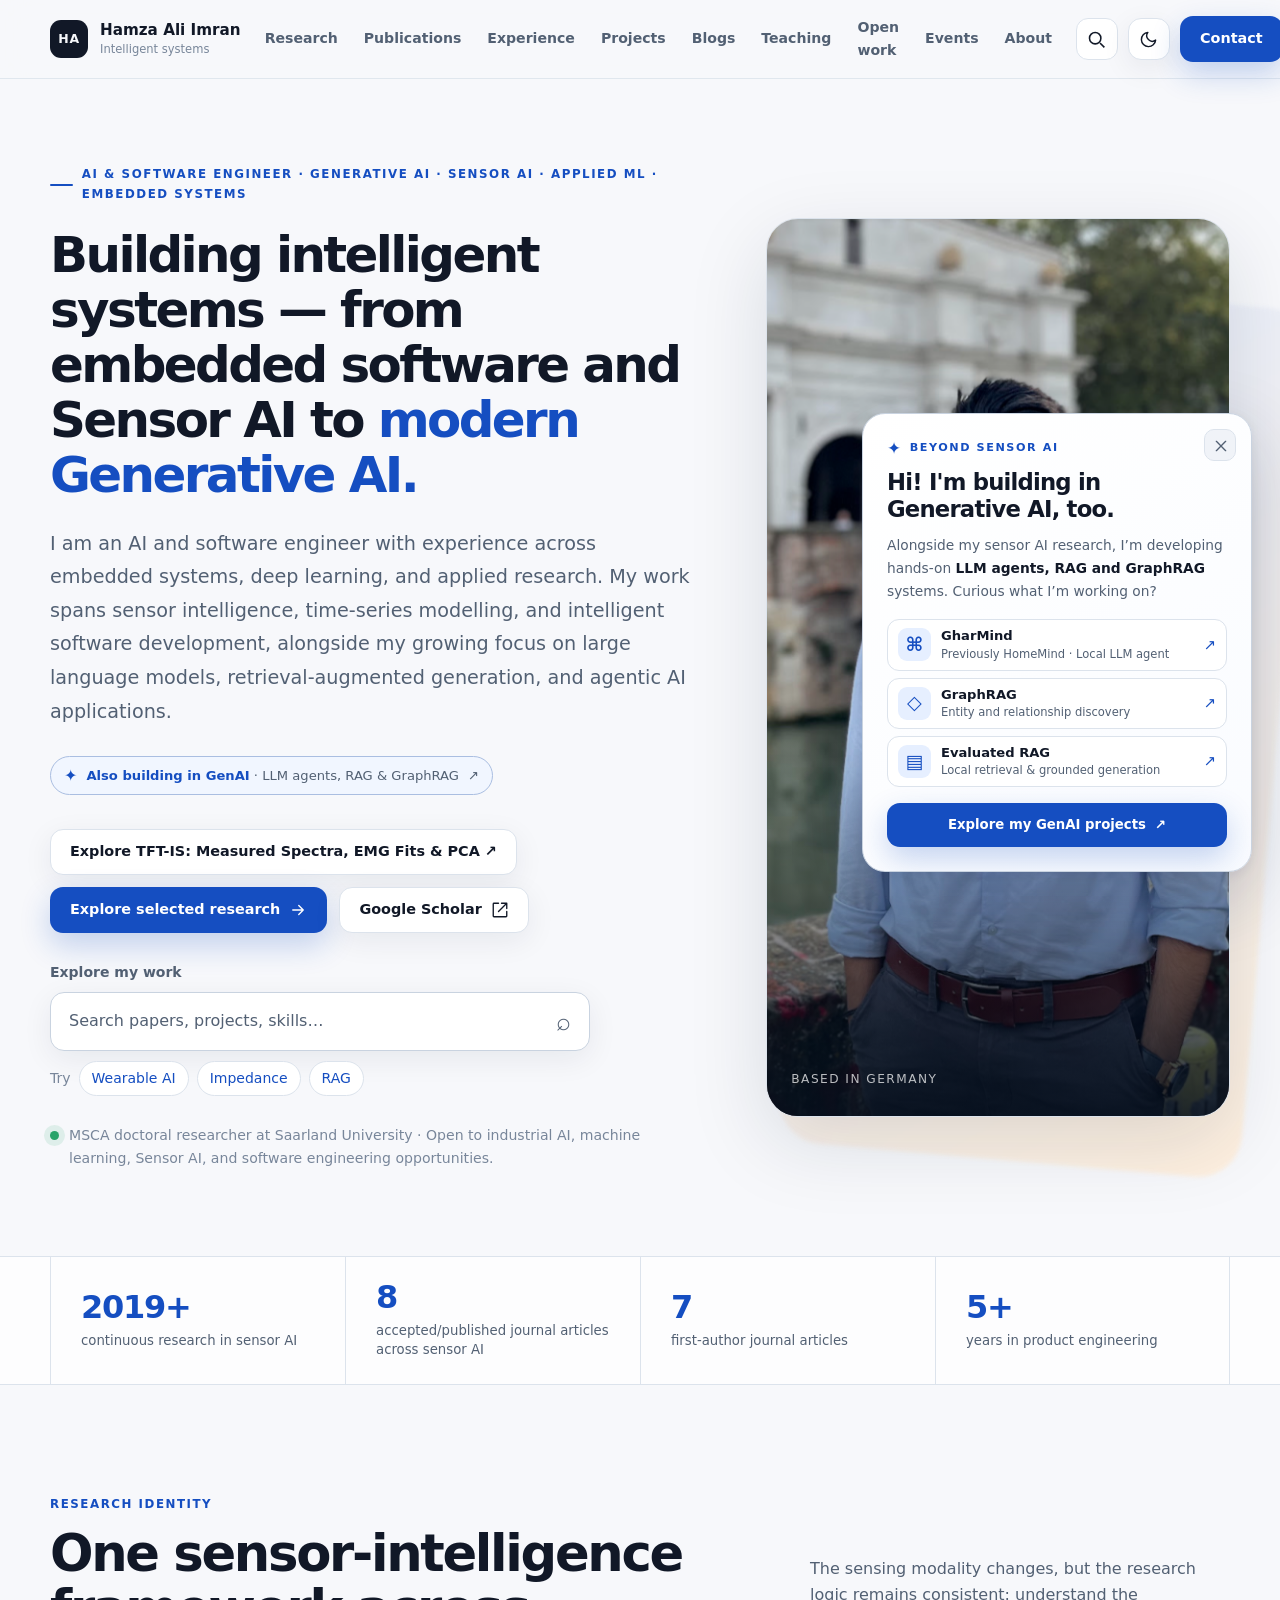
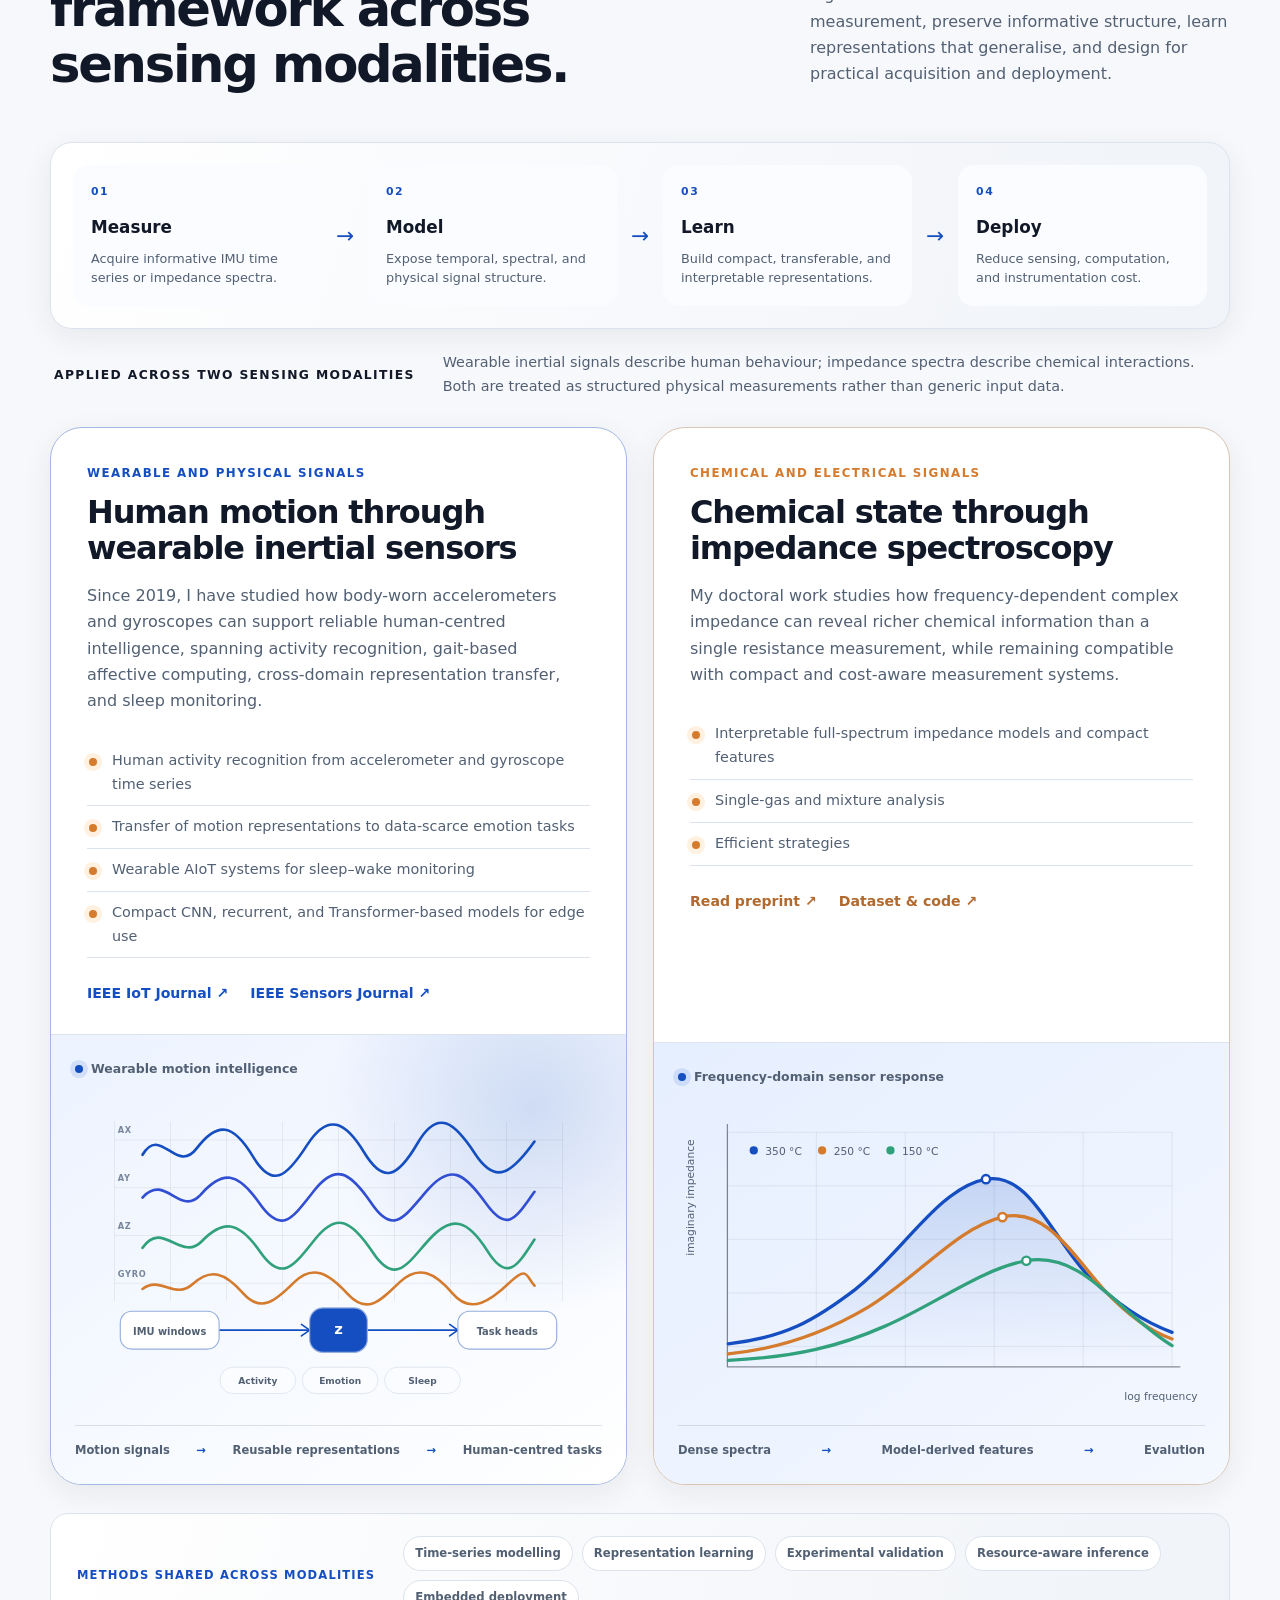
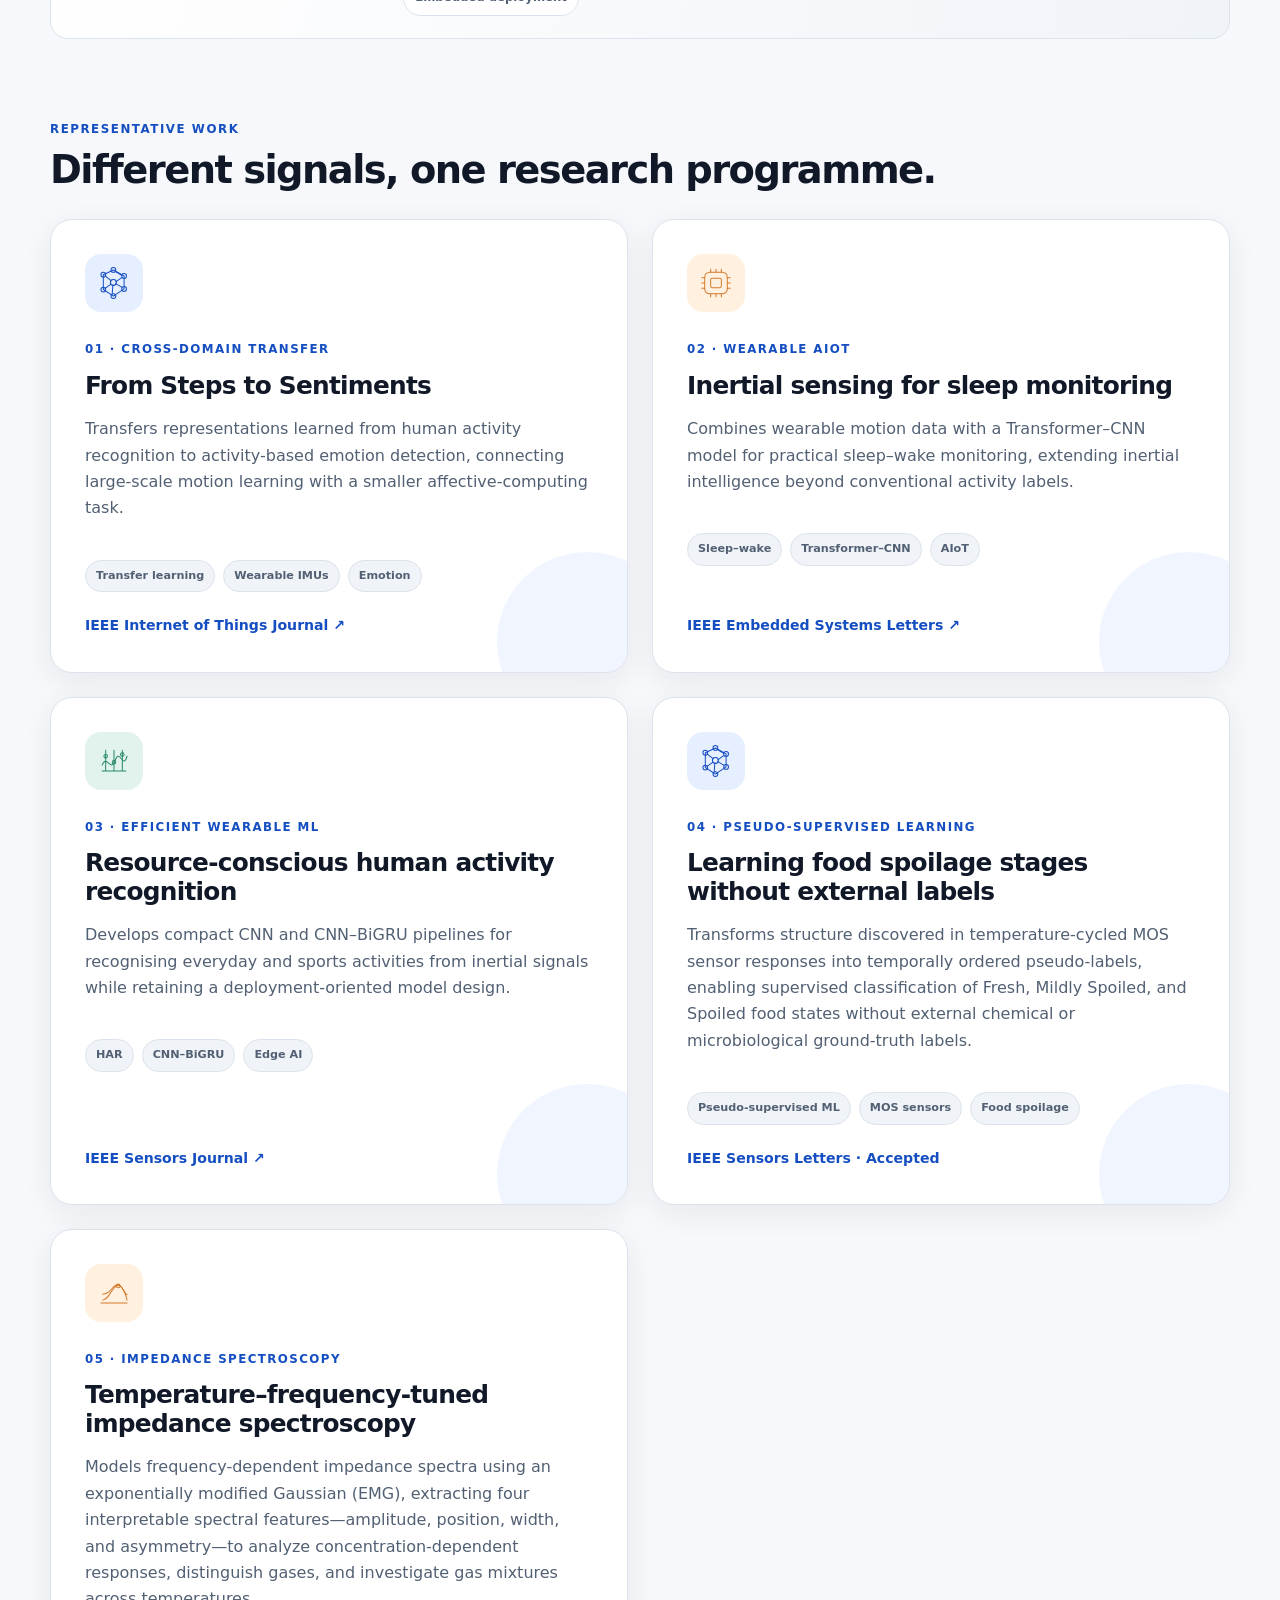
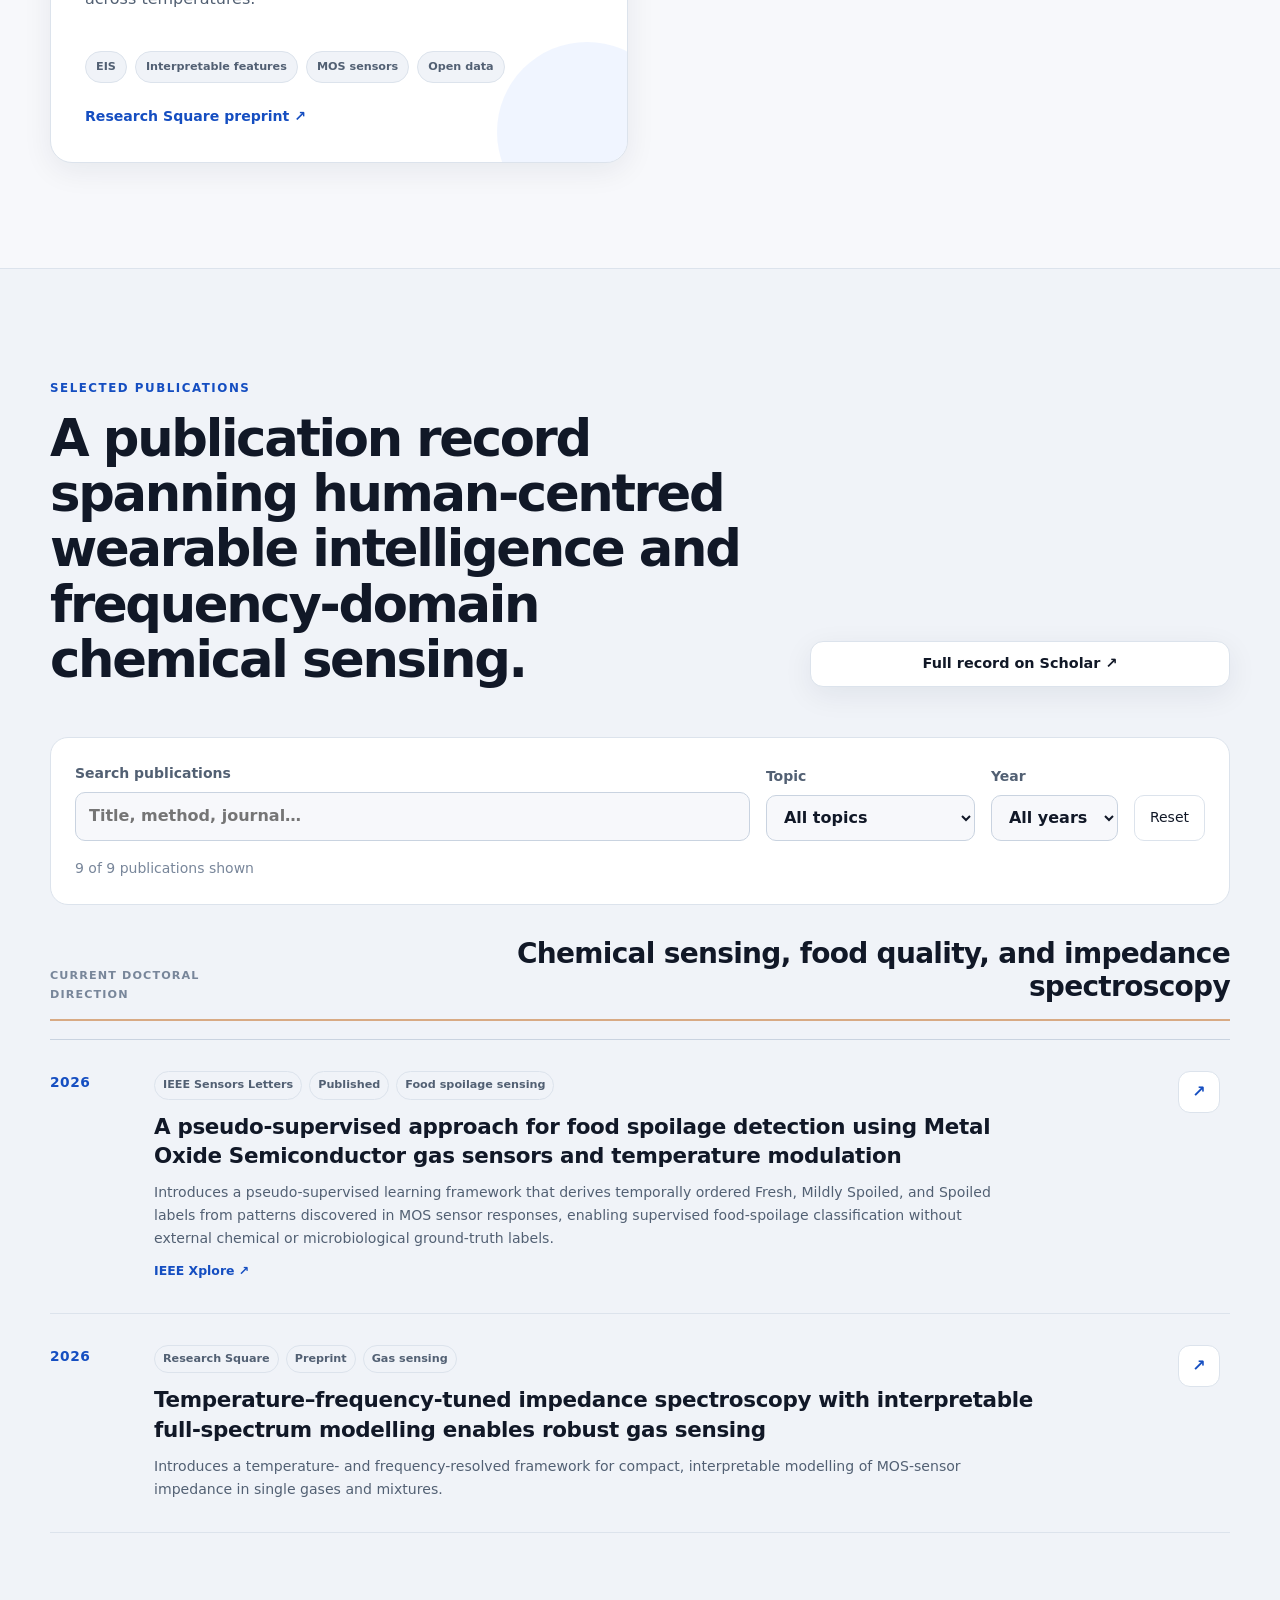
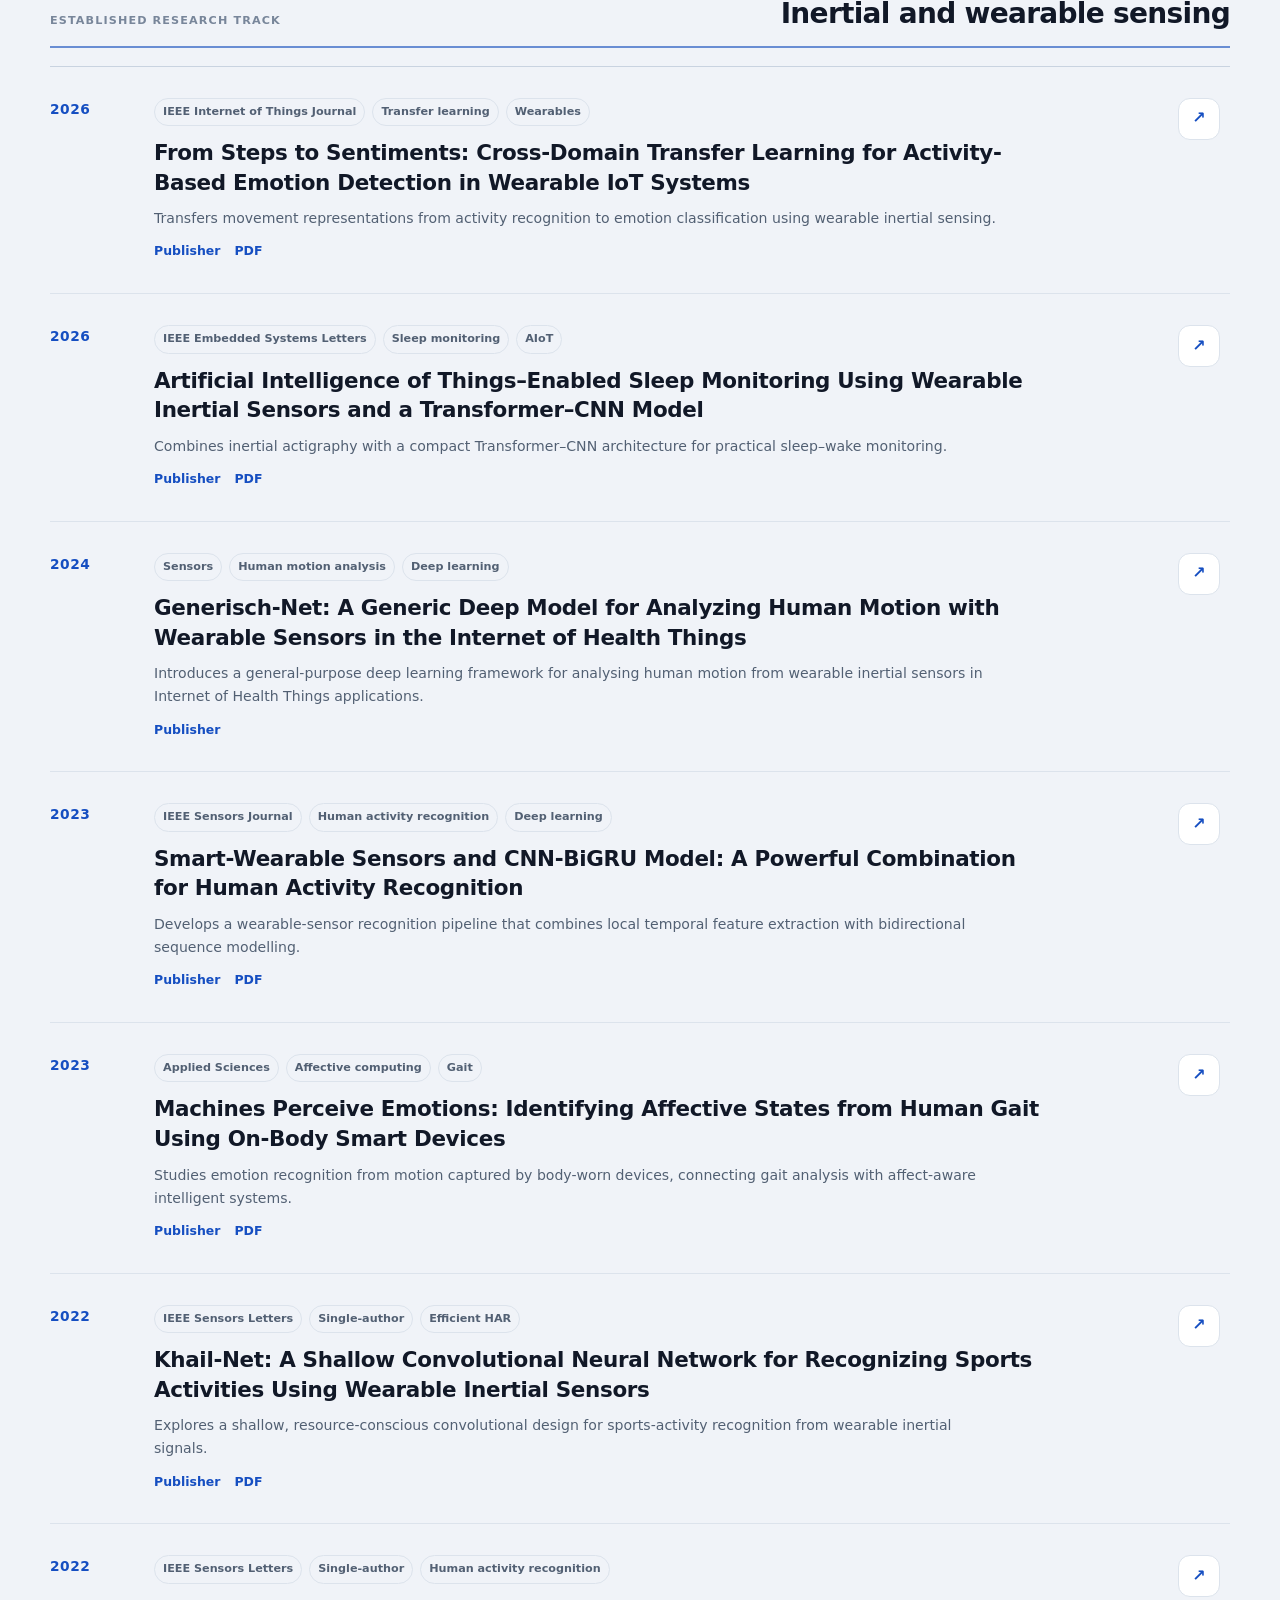
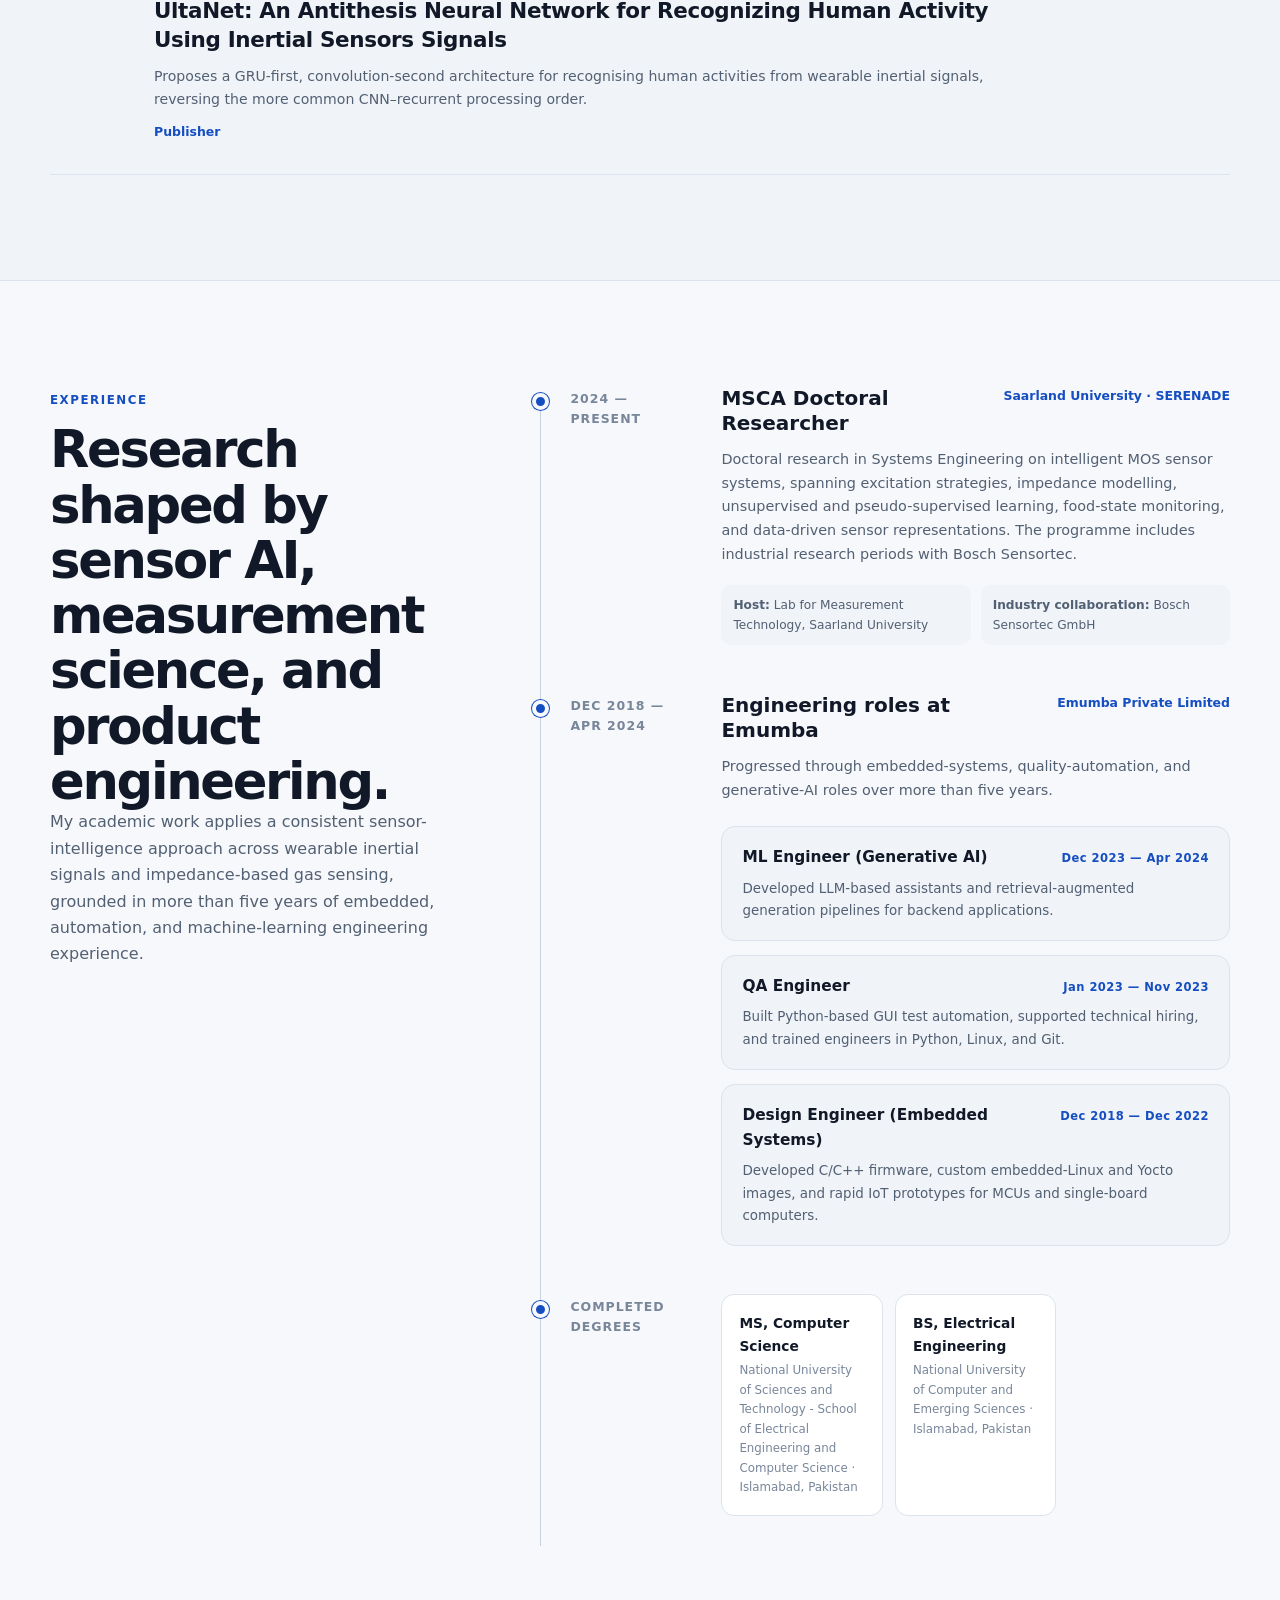
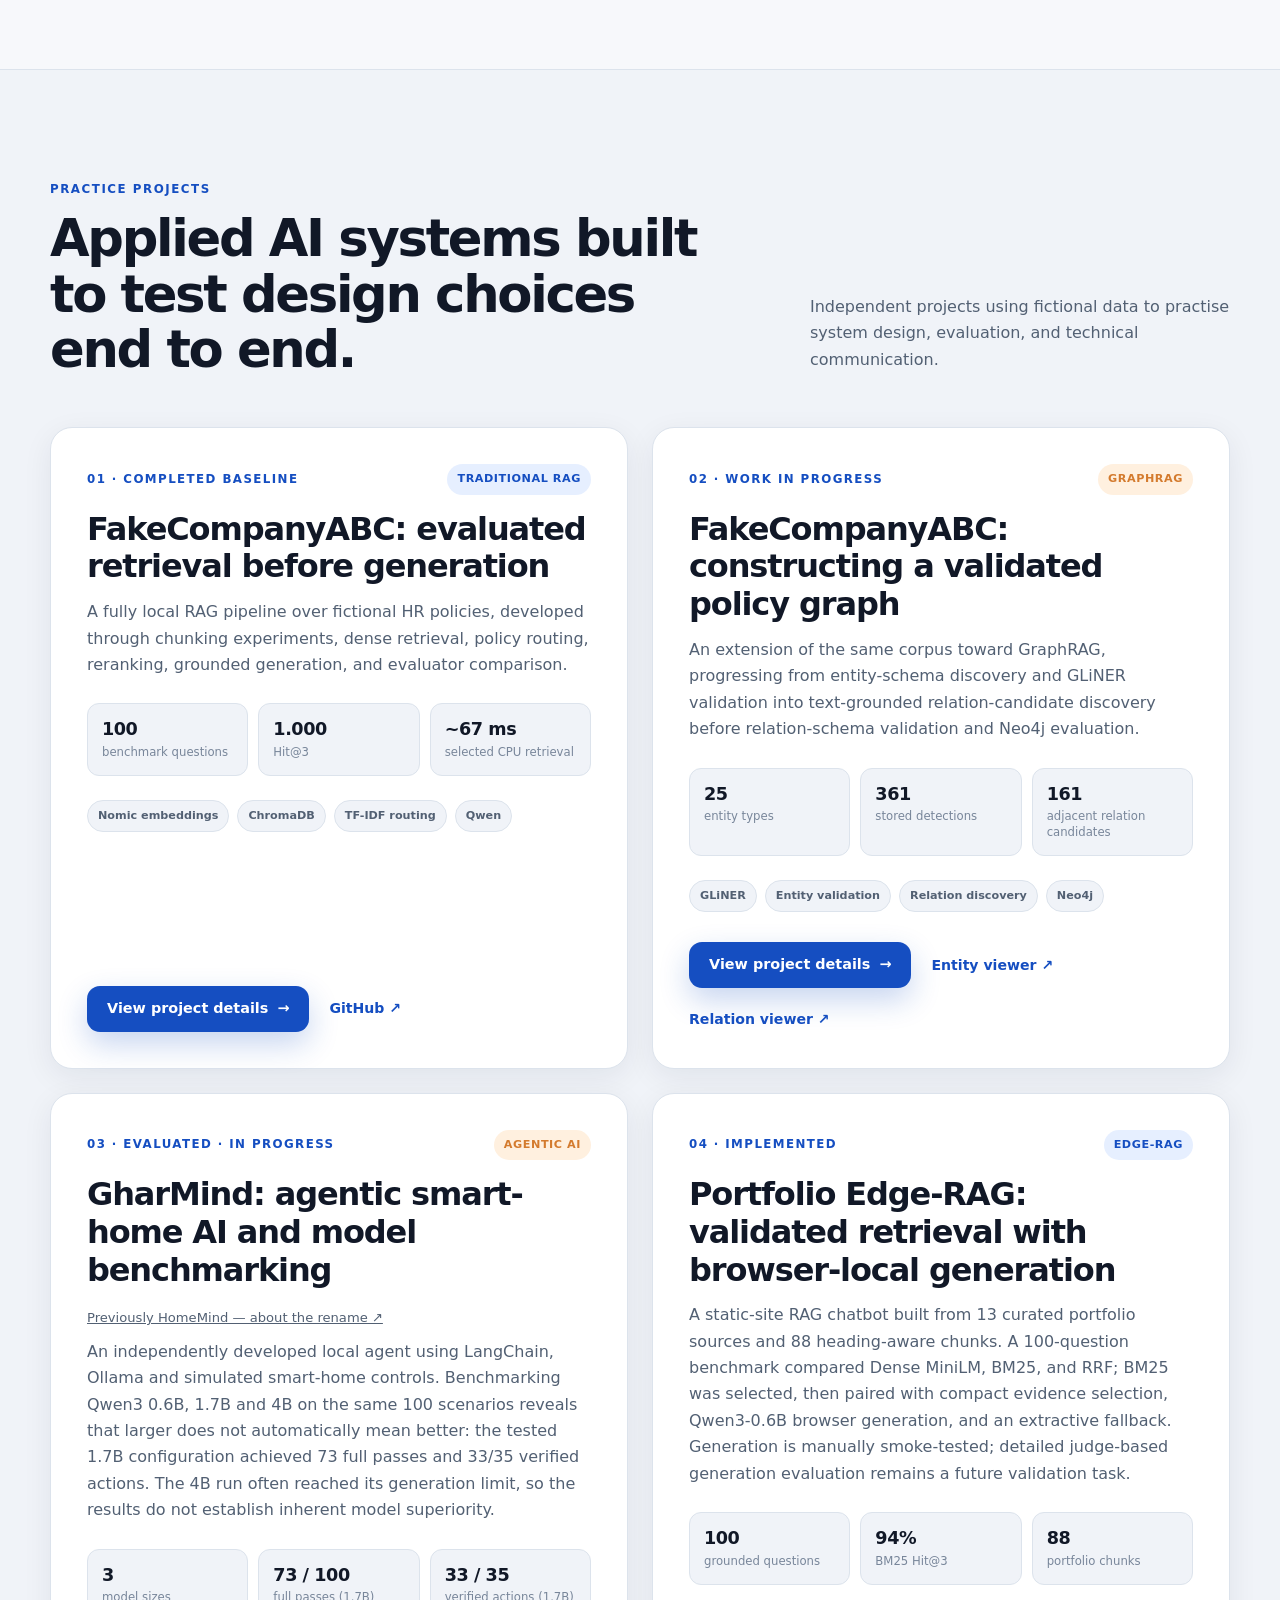
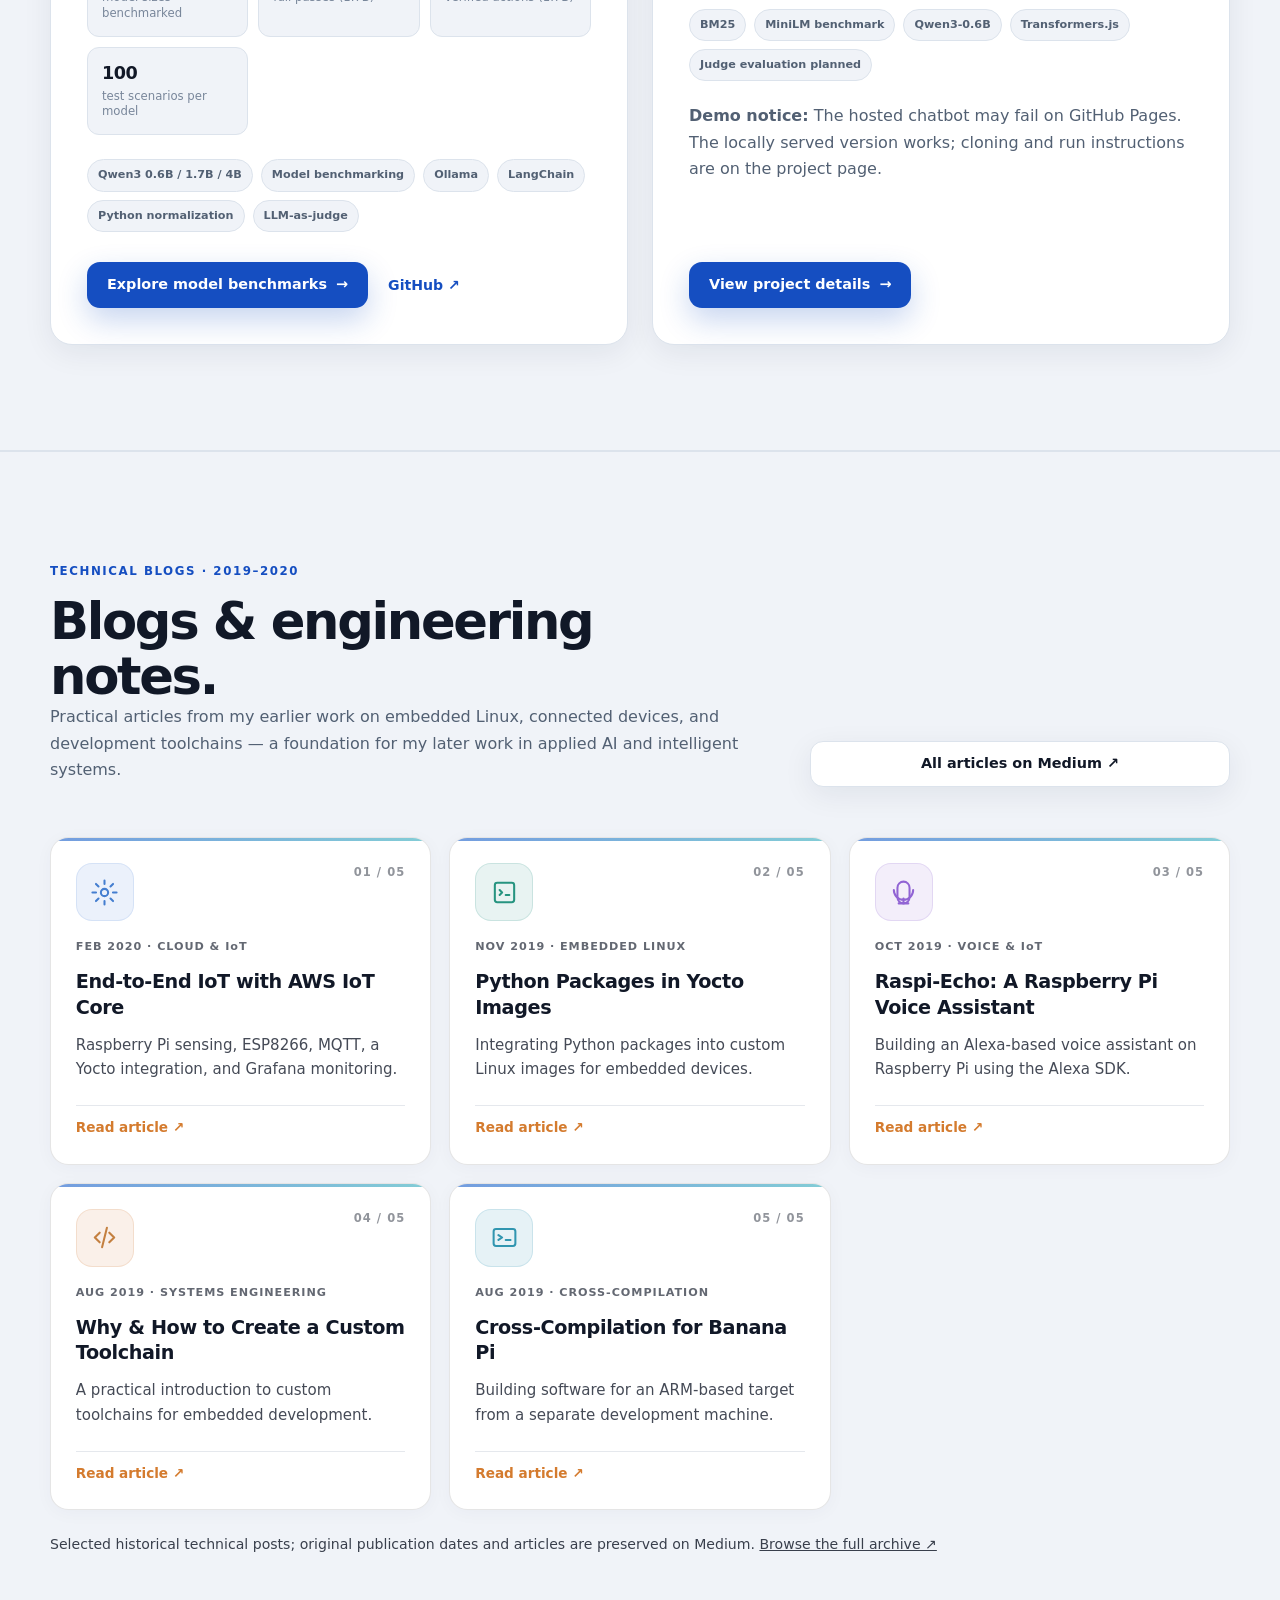
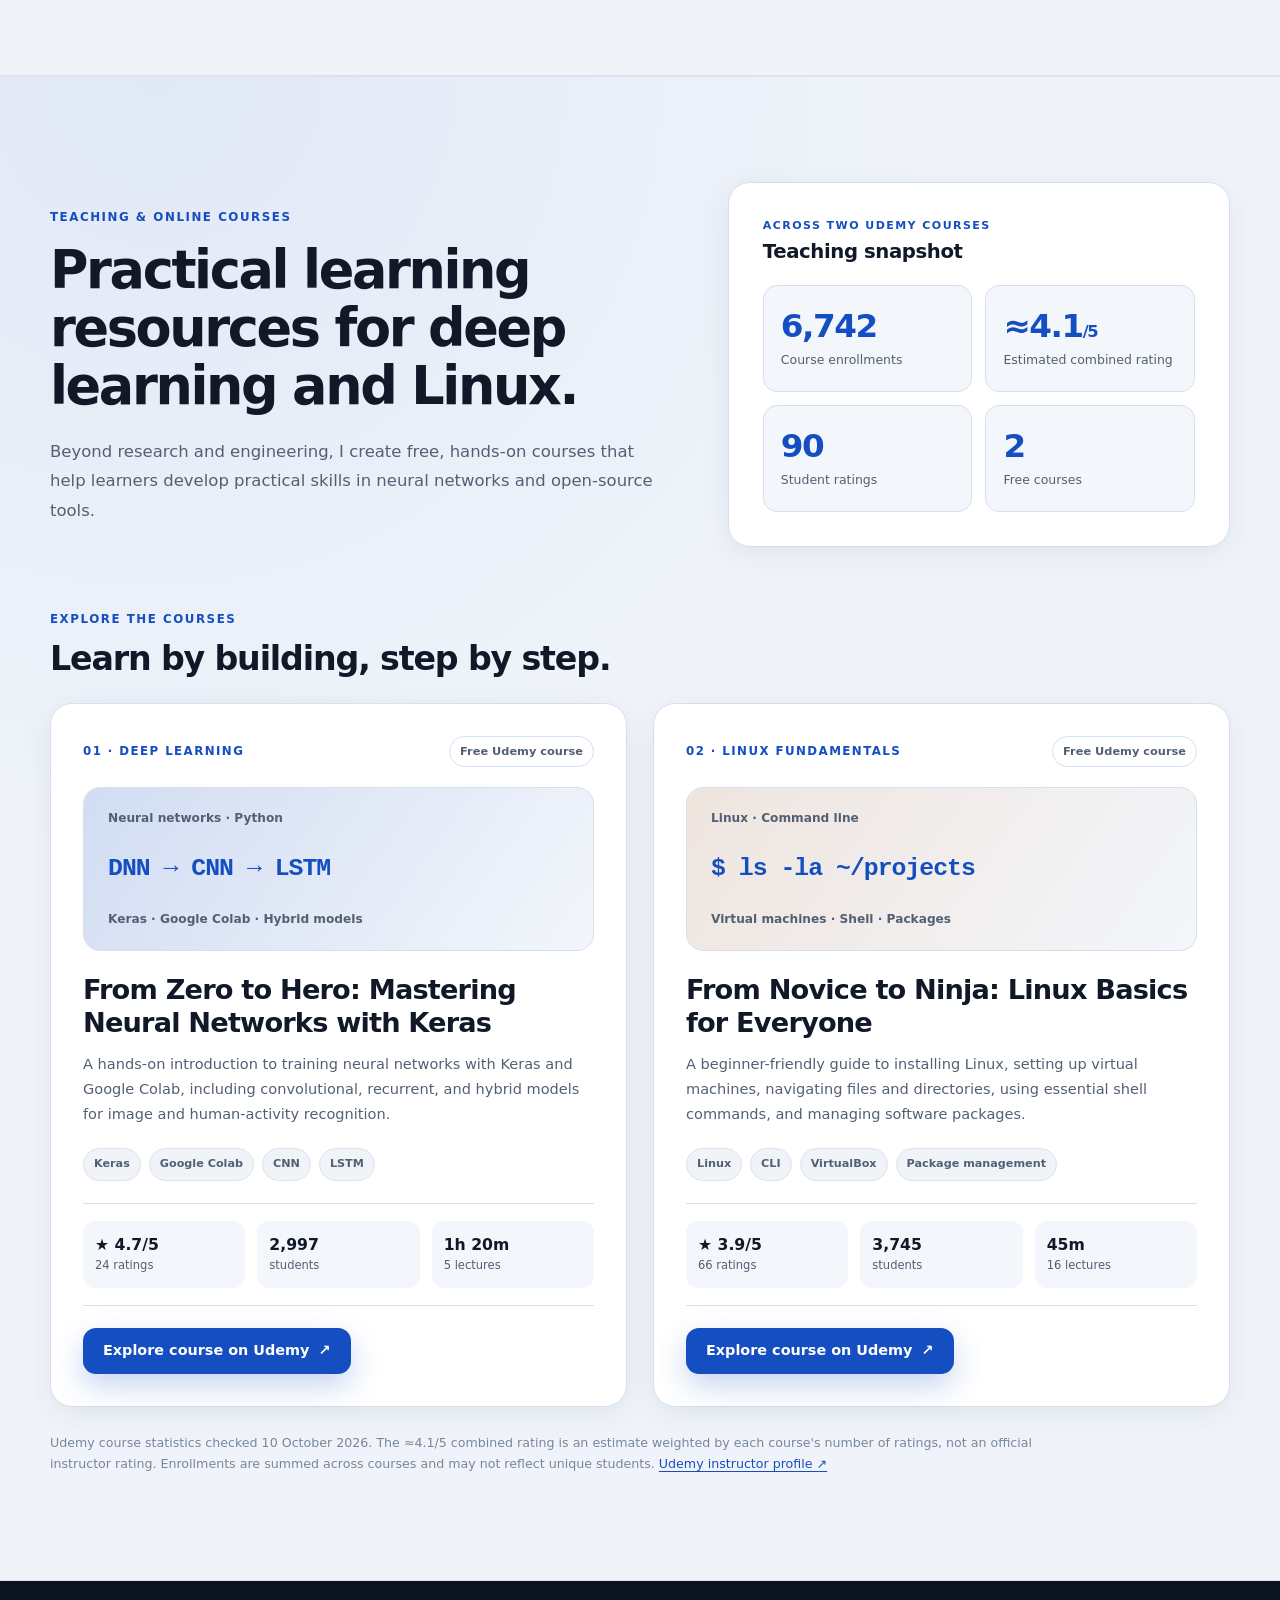
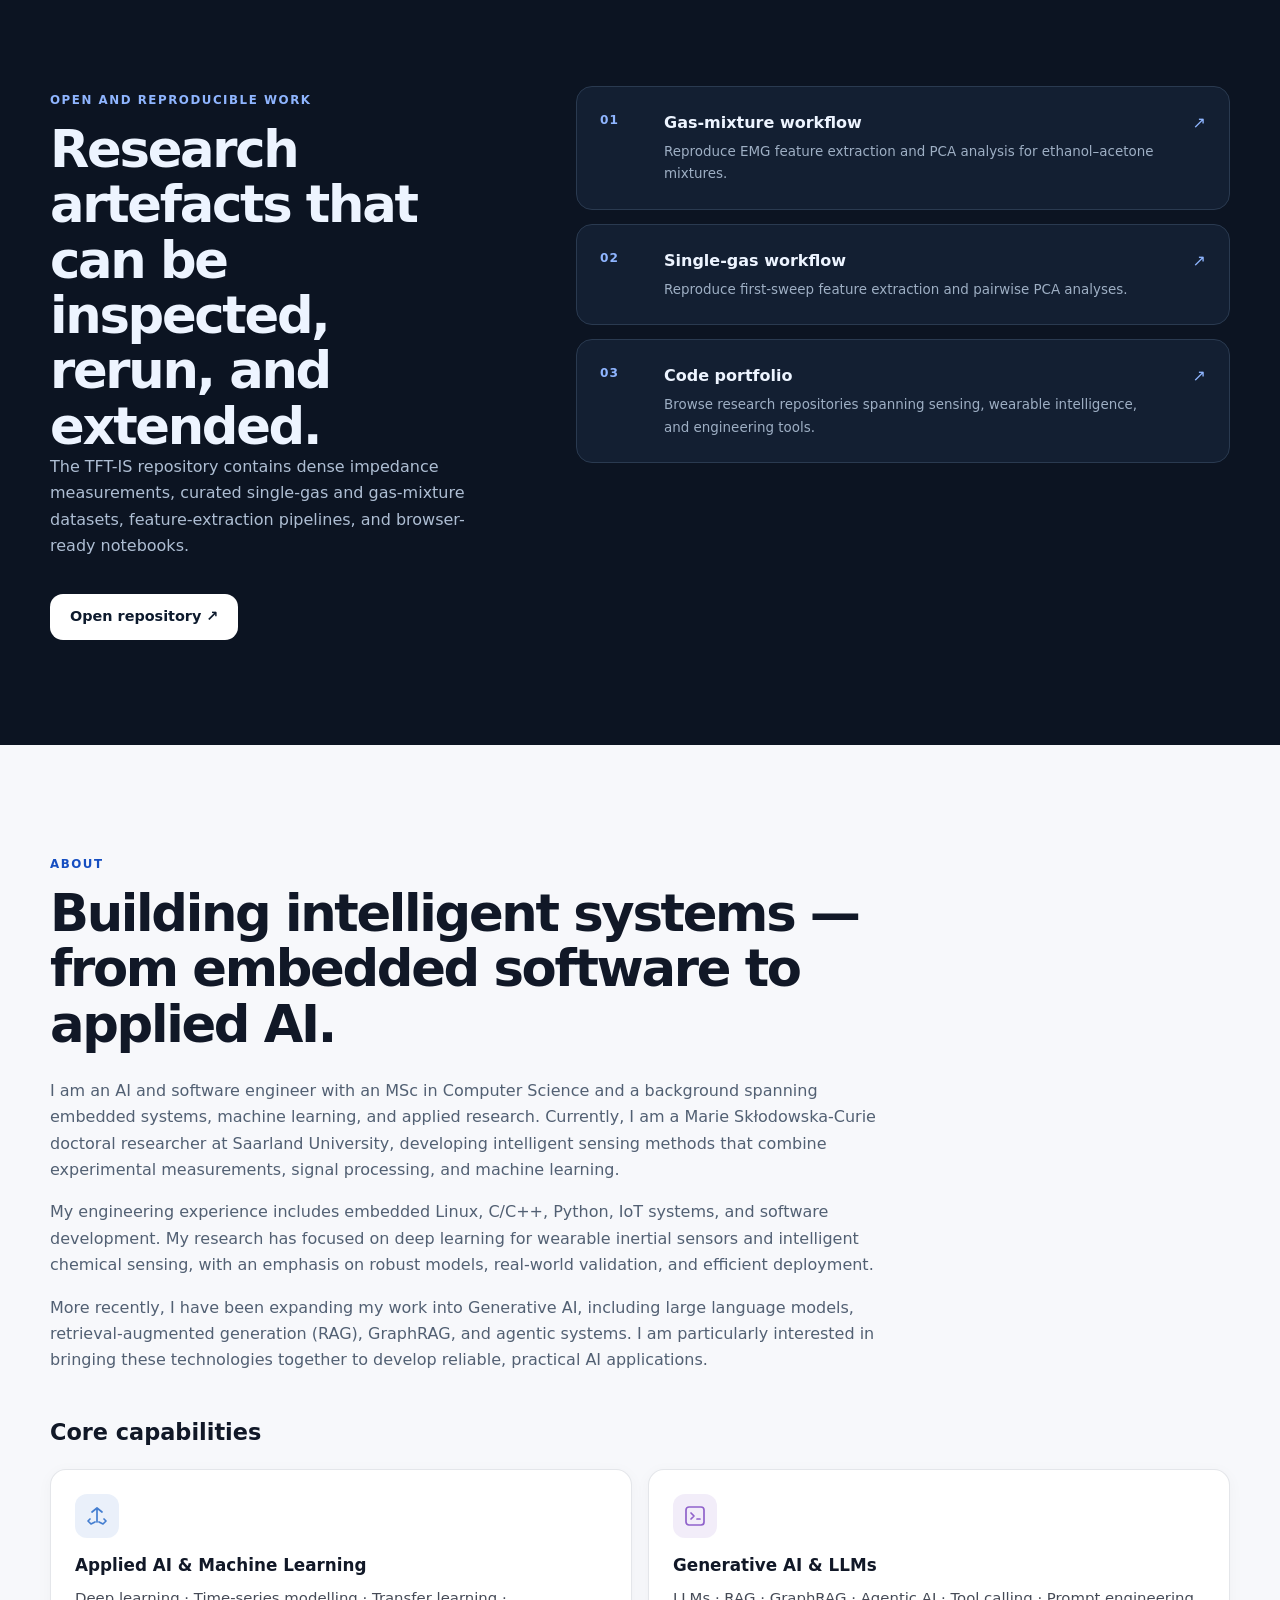
==== index.html @ 5b485f71 "docs: link to GharMind's former HomeMind name and rename explanation" ====
<!DOCTYPE html>

<html data-theme="light" lang="en">
<head>
<meta charset="utf-8"/>
<meta content="width=device-width, initial-scale=1" name="viewport"/>
<title>Hamza Ali Imran — Intelligent Sensing Systems</title>
<meta content="Research portfolio of Hamza Ali Imran, an MSCA doctoral researcher turning wearable inertial and impedance-based chemical sensor signals into robust, resource-efficient, and deployable intelligence." name="description"/>
<meta content="Hamza Ali Imran" name="author"/>
<meta content="#f7f8fb" name="theme-color"/>
<link href="https://engrhamzaaliimran.github.io/" rel="canonical"/>
<meta content="website" property="og:type"/>
<meta content="Hamza Ali Imran — Intelligent Sensing Systems" property="og:title"/>
<meta content="One sensor-intelligence research programme across wearable inertial and impedance-based chemical sensing—from measurement design to deployable machine learning." property="og:description"/>
<meta content="https://engrhamzaaliimran.github.io/" property="og:url"/>
<meta content="https://engrhamzaaliimran.github.io/assets/hamza-ali-imran.png" property="og:image"/>
<meta content="summary_large_image" name="twitter:card"/>
<link as="image" href="assets/hamza-ali-imran.png" rel="preload"/>
<link href="assets/style.css?v=genai-announcement-20261011" rel="stylesheet"/>
<script>
    (function () {
      try {
        const saved = localStorage.getItem('portfolio-theme');
        const preferred = window.matchMedia('(prefers-color-scheme: dark)').matches ? 'dark' : 'light';
        document.documentElement.dataset.theme = saved || preferred;
      } catch (_) {}
    })();
  </script>
<link href="assets/explore.css" rel="stylesheet"/><style>
/* Scoped technical writing cards. */
.writing-grid{display:grid;grid-template-columns:repeat(3,minmax(0,1fr));gap:1.15rem;margin-top:1.65rem}
.writing-card{position:relative;display:flex;flex-direction:column;gap:.78rem;min-height:305px;padding:1.55rem;border:1px solid var(--border,rgba(127,127,127,.2));border-radius:1.15rem;background:var(--surface,rgba(255,255,255,.92));color:inherit;text-decoration:none;overflow:hidden;box-shadow:0 3px 18px rgba(21,42,78,.035);transition:transform .22s ease,border-color .22s ease,box-shadow .22s ease}
.writing-card::before{content:"";position:absolute;inset:0 0 auto;height:3px;background:linear-gradient(90deg,#3d76d3,#53b9c6);opacity:.72;transition:opacity .2s}
.writing-card:hover,.writing-card:focus-visible{transform:translateY(-5px);border-color:rgba(78,133,197,.55);box-shadow:0 18px 36px rgba(25,51,88,.13)}
.writing-card:hover::before,.writing-card:focus-visible::before{opacity:1}
.writing-card-top{display:flex;align-items:flex-start;justify-content:space-between;margin-bottom:.3rem}
.writing-icon{display:grid;place-items:center;width:58px;height:58px;border-radius:16px;background:rgba(58,118,211,.1);color:#447ed0;border:1px solid rgba(58,118,211,.12)}
.writing-icon svg{width:29px;height:29px}
.writing-icon-2{background:rgba(47,148,134,.11);color:#269480;border-color:rgba(47,148,134,.16)}
.writing-icon-3{background:rgba(137,92,205,.1);color:#9164d4;border-color:rgba(137,92,205,.16)}
.writing-icon-4{background:rgba(210,122,55,.11);color:#c48040;border-color:rgba(210,122,55,.16)}
.writing-icon-5{background:rgba(50,148,181,.12);color:#3196b0;border-color:rgba(50,148,181,.16)}
.writing-card-number{font-size:.72rem;font-weight:750;letter-spacing:.09em;opacity:.46}
.writing-meta{font-size:.7rem;letter-spacing:.085em;font-weight:750;opacity:.65}
.writing-card h3{font-size:1.2rem;line-height:1.32;margin:0;letter-spacing:-.02em}
.writing-card p{margin:0;line-height:1.65;flex:1;opacity:.78;font-size:.94rem}
.writing-arrow{display:inline-flex;align-items:center;align-self:flex-start;margin-top:.65rem;padding-top:.65rem;border-top:1px solid rgba(125,140,165,.2);width:100%;font-size:.85rem;font-weight:750;color:var(--accent,#447ed0)}
.writing-footnote{margin-top:1.4rem;font-size:.88rem;opacity:.82}
@media(max-width:900px){.writing-grid{grid-template-columns:repeat(2,minmax(0,1fr))}}
@media(max-width:600px){.writing-grid{grid-template-columns:1fr}.writing-card{min-height:0;padding:1.35rem}}
@media(prefers-reduced-motion:reduce){.writing-card,.writing-card::before{transition:none}.writing-card:hover{transform:none}}
</style>
<style>
/* About section: balanced technical overview and four capability cards. */
#about .about-copy{max-width:890px}
#about .about-copy p{max-width:850px}
.about-capabilities{margin-top:2.5rem}
.about-capabilities h3{margin:0 0 1.15rem;font-size:1.4rem}
.about-skill-grid{display:grid;grid-template-columns:repeat(2,minmax(0,1fr));gap:1rem}
.about-skill-card{padding:1.5rem;border:1px solid var(--border,rgba(120,130,150,.2));border-radius:1rem;background:var(--surface,rgba(255,255,255,.92));box-shadow:0 3px 16px rgba(20,40,70,.035)}
.about-skill-icon{display:grid;place-items:center;width:44px;height:44px;border-radius:12px;background:rgba(62,118,209,.11);color:#447ed0;margin-bottom:1rem}
.about-skill-icon svg{width:24px;height:24px}
.about-skill-icon-2{background:rgba(134,95,202,.11);color:#9062cb}
.about-skill-icon-3{background:rgba(42,148,133,.12);color:#299381}
.about-skill-icon-4{background:rgba(208,134,57,.12);color:#c58a43}
.about-skill-card h4{margin:0 0 .55rem;font-size:1.05rem;line-height:1.35}
.about-skill-card p{margin:0;font-size:.93rem;line-height:1.7;opacity:.78}
@media(max-width:650px){.about-skill-grid{grid-template-columns:1fr}.about-skill-card{padding:1.3rem}}
</style>
</head>
<body>
<a class="skip-link" href="#main">Skip to content</a>
<header class="site-header" id="top">
<div class="shell header-inner">
<a aria-label="Hamza Ali Imran, home" class="brand" href="#top">
<span aria-hidden="true" class="brand-mark">HA</span>
<span>
<strong>Hamza Ali Imran</strong>
<small>Intelligent systems</small>
</span>
</a>
<nav aria-label="Primary navigation" class="desktop-nav">
<a href="#research">Research</a>
<a href="#publications">Publications</a>
<a href="#experience">Experience</a>
<a href="#practice-projects">Projects</a>
<a href="#writing">Blogs</a>
<a href="#teaching">Teaching</a>
<a href="#open-work">Open work</a>
<a href="events.html">Events</a>
<a href="#about">About</a>
</nav>
<div class="header-actions"><button aria-label="Search all work" class="work-search-icon enhanced-only" data-open-search="" hidden="" title="Search all work (Ctrl or Command + K)" type="button"><svg aria-hidden="true" fill="none" height="21" stroke="currentColor" stroke-width="1.8" viewbox="0 0 24 24" width="21"><circle cx="10.5" cy="10.5" r="6.5"></circle><path d="m16 16 5 5"></path></svg></button>
<button aria-label="Toggle colour theme" class="icon-button" id="theme-toggle" title="Toggle colour theme" type="button">
<svg aria-hidden="true" class="sun-icon" viewbox="0 0 24 24"><circle cx="12" cy="12" r="4"></circle><path d="M12 2v2M12 20v2M4.93 4.93l1.42 1.42M17.66 17.66l1.41 1.41M2 12h2M20 12h2M4.93 19.07l1.42-1.41M17.66 6.34l1.41-1.41"></path></svg>
<svg aria-hidden="true" class="moon-icon" viewbox="0 0 24 24"><path d="M21 12.79A9 9 0 1 1 11.21 3 7 7 0 0 0 21 12.79z"></path></svg>
</button>
<a class="button button-primary header-contact" href="mailto:engrhamzaaliimran@gmail.com">Contact</a>
<button aria-controls="mobile-nav" aria-expanded="false" aria-label="Open navigation" class="menu-button" id="menu-toggle" type="button">
<span></span><span></span><span></span>
</button>
</div>
</div>
<nav aria-label="Mobile navigation" class="mobile-nav" hidden="" id="mobile-nav">
<a href="#research">Research</a>
<a href="#publications">Publications</a>
<a href="#experience">Experience</a>
<a href="#practice-projects">Projects</a>
<a href="#teaching">Teaching</a>
<a href="#open-work">Open work</a>
<a href="events.html">Events</a>
<a href="#about">About</a>
<a href="#contact">Contact</a>
</nav>
</header>
<main id="main">
<section class="hero section">
<div class="shell hero-grid">
<div class="hero-copy reveal">
<div class="eyebrow"><span></span> AI &amp; Software Engineer · Generative AI · Sensor AI · Applied ML · Embedded Systems</div>
<h1>Building intelligent systems — from embedded software and Sensor AI to <em>modern Generative AI.</em></h1>
<p class="hero-lead">I am an AI and software engineer with experience across embedded systems, deep learning, and applied research. My work spans sensor intelligence, time-series modelling, and intelligent software development, alongside my growing focus on large language models, retrieval-augmented generation, and agentic AI applications.</p>
<a class="genai-hero-note" href="#practice-projects" aria-label="Explore my Generative AI projects">
  <span class="genai-hero-note-symbol" aria-hidden="true">✦</span>
  <span><strong>Also building in GenAI</strong> · LLM agents, RAG &amp; GraphRAG</span>
  <span aria-hidden="true">↗</span>
</a>
<div class="hero-actions"><a class="button button-secondary" href="eis-explorer.html" title="Interactively explore TFT-IS measurements, EMG spectral fits, and PCA results">Explore TFT-IS: Measured Spectra, EMG Fits &amp; PCA ↗</a>
<a class="button button-primary" href="#research">
              Explore selected research
              <svg aria-hidden="true" viewbox="0 0 24 24"><path d="M5 12h14M13 6l6 6-6 6"></path></svg>
</a>
<a class="button button-secondary" href="https://scholar.google.com/citations?user=wqW4TusAAAAJ&amp;hl=en" rel="noopener noreferrer" target="_blank">
              Google Scholar
              <svg aria-hidden="true" viewbox="0 0 24 24"><path d="M14 3h7v7M10 14 21 3M21 14v6a1 1 0 0 1-1 1H4a1 1 0 0 1-1-1V4a1 1 0 0 1 1-1h6"></path></svg>
</a>
</div><div class="hero-explorer enhanced-only" hidden=""><span class="explore-label">Explore my work</span><button class="explore-launch" data-open-search="" type="button"><span>Search papers, projects, skills…</span><span aria-hidden="true">⌕</span></button><div class="explore-suggestions"><span>Try</span><button data-search-query="wearable" type="button">Wearable AI</button><button data-search-query="impedance" type="button">Impedance</button><button data-search-query="RAG" type="button">RAG</button></div></div>
<div class="availability">
<span aria-hidden="true" class="availability-dot"></span>
            MSCA doctoral researcher at Saarland University · Open to industrial AI, machine learning, Sensor AI, and software engineering opportunities.
          </div>
</div>
<aside aria-label="Profile summary" class="profile-panel reveal">
<div class="portrait-frame">
<img alt="Hamza Ali Imran" height="897" src="assets/hamza-ali-imran.png" width="1000"/>
<div class="portrait-gradient"></div>
<div class="portrait-caption">
<span>Based in Germany</span>
</div>
</div>
</aside>
</div>
</section>
<section aria-label="Research profile metrics" class="metrics-section">
<div class="shell metrics-grid reveal">
<div class="metric"><strong>2019+</strong><span>continuous research in sensor AI</span></div>
<div class="metric"><strong>8</strong><span>accepted/published journal articles across sensor AI</span></div>
<div class="metric"><strong>7</strong><span>first-author journal articles</span></div>
<div class="metric"><strong>5+</strong><span>years in product engineering</span></div>
</div>
</section>
<section class="section" id="research">
<div class="shell">
<div class="section-heading reveal">
<div>
<span class="kicker">Research identity</span>
<h2>One sensor-intelligence framework across sensing modalities.</h2>
</div>
<p>The sensing modality changes, but the research logic remains consistent: understand the measurement, preserve informative structure, learn representations that generalise, and design for practical acquisition and deployment.</p>
</div>
<div aria-label="Unified sensor intelligence workflow" class="method-framework reveal">
<div class="method-step">
<span>01</span>
<strong>Measure</strong>
<p>Acquire informative IMU time series or impedance spectra.</p>
</div>
<div aria-hidden="true" class="method-arrow">→</div>
<div class="method-step">
<span>02</span>
<strong>Model</strong>
<p>Expose temporal, spectral, and physical signal structure.</p>
</div>
<div aria-hidden="true" class="method-arrow">→</div>
<div class="method-step">
<span>03</span>
<strong>Learn</strong>
<p>Build compact, transferable, and interpretable representations.</p>
</div>
<div aria-hidden="true" class="method-arrow">→</div>
<div class="method-step">
<span>04</span>
<strong>Deploy</strong>
<p>Reduce sensing, computation, and instrumentation cost.</p>
</div>
</div><div aria-label="Workflow examples" class="workflow-detail" hidden="" id="workflow-detail" role="region"></div>
<div class="modality-intro reveal">
<span>Applied across two sensing modalities</span>
<p>Wearable inertial signals describe human behaviour; impedance spectra describe chemical interactions. Both are treated as structured physical measurements rather than generic input data.</p>
</div>
<div class="pillar-grid">
<article class="pillar-card pillar-motion reveal" id="explore-1">
<div class="pillar-copy">
<span class="project-number">Wearable and physical signals</span>
<h3>Human motion through wearable inertial sensors</h3>
<p>Since 2019, I have studied how body-worn accelerometers and gyroscopes can support reliable human-centred intelligence, spanning activity recognition, gait-based affective computing, cross-domain representation transfer, and sleep monitoring.</p>
<ul class="clean-list">
<li>Human activity recognition from accelerometer and gyroscope time series</li>
<li>Transfer of motion representations to data-scarce emotion tasks</li>
<li>Wearable AIoT systems for sleep–wake monitoring</li>
<li>Compact CNN, recurrent, and Transformer-based models for edge use</li>
</ul>
<div class="inline-links">
<a href="https://ieeexplore.ieee.org/document/11404152" rel="noopener noreferrer" target="_blank">IEEE IoT Journal <span>↗</span></a>
<a href="https://ieeexplore.ieee.org/document/10348511" rel="noopener noreferrer" target="_blank">IEEE Sensors Journal <span>↗</span></a>
</div>
</div>
<div aria-label="Illustration of wearable inertial signals and learned representations" class="motion-visual">
<div class="visual-label"><span></span> Wearable motion intelligence</div>
<svg aria-labelledby="imu-title imu-desc" role="img" viewbox="0 0 640 420">
<title id="imu-title">Wearable inertial sensing workflow</title>
<desc id="imu-desc">Accelerometer and gyroscope waveforms flow into a learned motion representation used by activity, emotion, and sleep tasks.</desc>
<g class="imu-grid">
<path d="M48 74H592M48 132H592M48 190H592M48 248H592"></path>
<path d="M48 52V270M116 52V270M184 52V270M252 52V270M320 52V270M388 52V270M456 52V270M524 52V270M592 52V270"></path>
</g>
<g class="imu-axis-labels">
<text x="52" y="66">AX</text><text x="52" y="124">AY</text><text x="52" y="182">AZ</text><text x="52" y="240">GYRO</text>
</g>
<path class="signal signal-a" d="M82 92 C104 55 123 117 148 84 S192 54 216 94 S257 119 282 80 S328 51 351 89 S391 121 416 78 S461 53 486 91 S530 115 558 76"></path>
<path class="signal signal-b" d="M82 144 C110 113 127 169 153 140 S197 112 224 151 S264 169 290 136 S333 111 360 151 S400 167 428 135 S472 113 499 151 S536 167 558 137"></path>
<path class="signal signal-c" d="M82 205 C106 170 129 223 154 197 S198 171 225 210 S267 225 292 194 S334 169 362 211 S405 222 431 194 S476 169 501 209 S539 224 558 195"></path>
<path class="signal signal-d" d="M82 255 C104 238 121 269 143 249 S182 235 204 260 S244 269 266 247 S307 235 331 261 S371 269 394 247 S437 235 459 261 S506 268 528 247 S548 240 558 251"></path>
<g class="representation-flow">
<path d="M175 305H285"></path><path d="M355 305H465"></path>
<path d="m275 298 10 7-10 7M455 298l10 7-10 7"></path>
<rect height="46" rx="14" width="120" x="55" y="282"></rect>
<rect height="54" rx="16" width="70" x="285" y="278"></rect>
<rect height="46" rx="14" width="120" x="465" y="282"></rect>
<text text-anchor="middle" x="115" y="311">IMU windows</text>
<text text-anchor="middle" x="320" y="310">z</text>
<text text-anchor="middle" x="525" y="311">Task heads</text>
</g>
<g class="task-chips">
<rect height="32" rx="16" width="92" x="176" y="350"></rect><text text-anchor="middle" x="222" y="371">Activity</text>
<rect height="32" rx="16" width="92" x="276" y="350"></rect><text text-anchor="middle" x="322" y="371">Emotion</text>
<rect height="32" rx="16" width="92" x="376" y="350"></rect><text text-anchor="middle" x="422" y="371">Sleep</text>
</g>
</svg>
<div class="visual-footer"><span>Motion signals</span><span class="visual-arrow">→</span><span>Reusable representations</span><span class="visual-arrow">→</span><span>Human-centred tasks</span></div>
</div>
</article>
<article class="pillar-card pillar-chemical reveal" id="explore-2">
<div class="pillar-copy">
<span class="project-number">Chemical and electrical signals</span>
<h3>Chemical state through impedance spectroscopy</h3>
<p>My doctoral work studies how frequency-dependent complex impedance can reveal richer chemical information than a single resistance measurement, while remaining compatible with compact and cost-aware measurement systems.</p>
<ul class="clean-list">
<li>Interpretable full-spectrum impedance models and compact features</li>
<li>Single-gas and mixture analysis</li>
<li>Efficient strategies</li>
</ul>
<div class="inline-links">
<a href="https://doi.org/10.21203/rs.3.rs-10238401/v1" rel="noopener noreferrer" target="_blank">Read preprint <span>↗</span></a>
<a href="https://github.com/engrhamzaaliimran/tftis" rel="noopener noreferrer" target="_blank">Dataset &amp; code <span>↗</span></a>
</div>
</div>
<div aria-label="Illustration of impedance spectra across temperatures" class="eis-visual">
<div class="visual-label"><span></span> Frequency-domain sensor response</div>
<svg aria-labelledby="eis-title eis-desc" role="img" viewbox="0 0 640 410">
<title id="eis-title">Illustrative impedance response curves</title>
<desc id="eis-desc">Three smooth curves represent sensor impedance measured at different operating temperatures.</desc>
<defs><lineargradient id="areaBlue" x1="0" x2="0" y1="0" y2="1"><stop offset="0" stop-color="currentColor" stop-opacity=".18"></stop><stop offset="1" stop-color="currentColor" stop-opacity="0"></stop></lineargradient></defs>
<g class="grid-lines"><path d="M60 55H600M60 120H600M60 185H600M60 250H600M60 315H600"></path><path d="M60 55V340M168 55V340M276 55V340M384 55V340M492 55V340M600 55V340"></path></g>
<g class="axes"><path d="M60 45V340H610"></path></g>
<path class="area-path" d="M61 312 C130 304 165 284 215 246 C273 201 316 123 374 112 C427 102 455 185 500 231 C536 267 570 287 600 298 L600 340 L61 340 Z" fill="url(#areaBlue)"></path>
<path class="curve curve-a" d="M61 312 C130 304 165 284 215 246 C273 201 316 123 374 112 C427 102 455 185 500 231 C536 267 570 287 600 298"></path>
<path class="curve curve-b" d="M61 324 C126 318 181 297 230 268 C290 232 340 170 394 158 C448 145 481 207 518 247 C548 279 577 298 600 306"></path>
<path class="curve curve-c" d="M61 332 C145 328 198 314 250 291 C309 266 368 221 423 211 C475 202 512 242 547 273 C570 293 588 307 600 314"></path>
<g class="points"><circle cx="374" cy="112" r="5"></circle><circle cx="394" cy="158" r="5"></circle><circle cx="423" cy="211" r="5"></circle></g>
<g class="axis-labels"><text x="542" y="380">log frequency</text><text transform="rotate(-90 19 205)" x="19" y="205">imaginary impedance</text></g>
<g class="legend"><circle class="legend-a" cx="92" cy="77" r="5"></circle><text x="106" y="82">350 °C</text><circle class="legend-b" cx="175" cy="77" r="5"></circle><text x="189" y="82">250 °C</text><circle class="legend-c" cx="258" cy="77" r="5"></circle><text x="272" y="82">150 °C</text></g>
</svg>
<div class="visual-footer"><span>Dense spectra</span><span class="visual-arrow">→</span><span>Model-derived features</span><span class="visual-arrow">→</span><span>Evalution</span></div>
</div>
</article>
</div>
<div class="research-bridge reveal">
<span>Methods shared across modalities</span>
<div class="bridge-tags"><strong>Time-series modelling</strong><strong>Representation learning</strong><strong>Experimental validation</strong><strong>Resource-aware inference</strong><strong>Embedded deployment</strong></div>
</div>
<div class="subsection-heading reveal">
<span class="kicker">Representative work</span>
<h3>Different signals, one research programme.</h3>
</div>
<div class="project-quartet">
<article class="research-card reveal" id="explore-3">
<div aria-hidden="true" class="card-icon neural-icon"><svg viewbox="0 0 64 64"><path d="M14 18 31 10l18 10v22L31 54 14 43Z"></path><circle cx="14" cy="18" r="4"></circle><circle cx="31" cy="10" r="4"></circle><circle cx="49" cy="20" r="4"></circle><circle cx="49" cy="42" r="4"></circle><circle cx="31" cy="54" r="4"></circle><circle cx="14" cy="43" r="4"></circle><circle cx="31" cy="31" r="5"></circle><path d="M17 20l10 8M35 13l10 6M45 39l-10-6M29 50l1-14M17 41l10-7M35 30l10-7"></path></svg></div>
<span class="project-number">01 · Cross-domain transfer</span>
<h3>From Steps to Sentiments</h3>
<p>Transfers representations learned from human activity recognition to activity-based emotion detection, connecting large-scale motion learning with a smaller affective-computing task.</p>
<div class="tag-row"><span>Transfer learning</span><span>Wearable IMUs</span><span>Emotion</span></div>
<a class="text-link" href="https://ieeexplore.ieee.org/document/11404152" rel="noopener noreferrer" target="_blank">IEEE Internet of Things Journal <span>↗</span></a>
</article>
<article class="research-card reveal" id="explore-4">
<div aria-hidden="true" class="card-icon edge-icon"><svg viewbox="0 0 64 64"><rect height="36" rx="8" width="38" x="13" y="14"></rect><rect height="16" rx="3" width="18" x="23" y="24"></rect><path d="M8 23h5M8 32h5M8 41h5M51 23h5M51 32h5M51 41h5M23 9v5M32 9v5M41 9v5M23 50v5M32 50v5M41 50v5"></path></svg></div>
<span class="project-number">02 · Wearable AIoT</span>
<h3>Inertial sensing for sleep monitoring</h3>
<p>Combines wearable motion data with a Transformer–CNN model for practical sleep–wake monitoring, extending inertial intelligence beyond conventional activity labels.</p>
<div class="tag-row"><span>Sleep–wake</span><span>Transformer–CNN</span><span>AIoT</span></div>
<a class="text-link" href="https://ieeexplore.ieee.org/document/11525409" rel="noopener noreferrer" target="_blank">IEEE Embedded Systems Letters <span>↗</span></a>
</article>
<article class="research-card reveal" id="explore-5">
<div aria-hidden="true" class="card-icon motion-icon"><svg viewbox="0 0 64 64"><path d="M12 39c8-20 14 14 22-8s13 17 20-7"></path><path d="M12 49h40M18 14v34M32 14v34M46 14v34"></path><circle cx="18" cy="24" r="3"></circle><circle cx="32" cy="34" r="3"></circle><circle cx="46" cy="21" r="3"></circle></svg></div>
<span class="project-number">03 · Efficient wearable ML</span>
<h3>Resource-conscious human activity recognition</h3>
<p>Develops compact CNN and CNN–BiGRU pipelines for recognising everyday and sports activities from inertial signals while retaining a deployment-oriented model design.</p>
<div class="tag-row"><span>HAR</span><span>CNN–BiGRU</span><span>Edge AI</span></div>
<a class="text-link" href="https://ieeexplore.ieee.org/document/10348511" rel="noopener noreferrer" target="_blank">IEEE Sensors Journal <span>↗</span></a>
</article>
<article class="research-card reveal" id="explore-pseudo-supervised">
<div aria-hidden="true" class="card-icon neural-icon"><svg viewbox="0 0 64 64"><path d="M14 18 31 10l18 10v22L31 54 14 43Z"></path><circle cx="14" cy="18" r="4"></circle><circle cx="31" cy="10" r="4"></circle><circle cx="49" cy="20" r="4"></circle><circle cx="49" cy="42" r="4"></circle><circle cx="31" cy="54" r="4"></circle><circle cx="14" cy="43" r="4"></circle><circle cx="31" cy="31" r="5"></circle><path d="M17 20l10 8M35 13l10 6M45 39l-10-6M29 50l1-14M17 41l10-7M35 30l10-7"></path></svg></div>
<span class="project-number">04 · Pseudo-supervised learning</span>
<h3>Learning food spoilage stages without external labels</h3>
<p>Transforms structure discovered in temperature-cycled MOS sensor responses into temporally ordered pseudo-labels, enabling supervised classification of Fresh, Mildly Spoiled, and Spoiled food states without external chemical or microbiological ground-truth labels.</p>
<div class="tag-row"><span>Pseudo-supervised ML</span><span>MOS sensors</span><span>Food spoilage</span></div>
<span class="text-link">IEEE Sensors Letters · Accepted</span>
</article>
<article class="research-card reveal" id="explore-6">
<div aria-hidden="true" class="card-icon spectrum-icon"><svg viewbox="0 0 64 64"><path d="M10 49h44M13 44c7-2 10-7 15-15s11-15 18-5 7 18 8 20"></path><path d="M13 34c9-1 13-6 18-12s10-6 15 2 6 10 8 11"></path><circle cx="39" cy="20" r="3"></circle></svg></div>
<span class="project-number">05 · Impedance spectroscopy</span>
<h3>Temperature–frequency-tuned impedance spectroscopy</h3>
<p>Models frequency-dependent impedance spectra using an exponentially modified Gaussian (EMG), extracting four interpretable spectral features—amplitude, position, width, and asymmetry—to analyze concentration-dependent responses, distinguish gases, and investigate gas mixtures across temperatures.</p>
<div class="tag-row"><span>EIS</span><span>Interpretable features</span><span>MOS sensors</span><span>Open data</span></div>
<a class="text-link" href="https://doi.org/10.21203/rs.3.rs-10238401/v1" rel="noopener noreferrer" target="_blank">Research Square preprint <span>↗</span></a>
</article>
</div>
</div>
</section>
<section class="section section-tint" id="publications">
<div class="shell">
<div class="section-heading reveal">
<div>
<span class="kicker">Selected publications</span>
<h2>A publication record spanning human-centred wearable intelligence and frequency-domain chemical sensing.</h2>
</div>
<a class="button button-secondary" href="https://scholar.google.com/citations?user=wqW4TusAAAAJ&amp;hl=en" rel="noopener noreferrer" target="_blank">Full record on Scholar ↗</a>
</div><form aria-label="Filter publications" class="explorer-controls enhanced-only" hidden="" id="publication-controls" role="search"><label class="explorer-query">Search publications<input autocomplete="off" id="pub-query" placeholder="Title, method, journal…" type="search"/></label><label>Topic<select id="pub-topic"><option value="">All topics</option><option value="chemical">Chemical sensing</option><option value="wearable">Wearable sensing</option></select></label><label>Year<select id="pub-year"><option value="">All years</option><option>2026</option><option>2024</option><option>2023</option><option>2022</option></select></label><button class="explorer-reset" type="reset">Reset</button><p class="explorer-count" id="pub-count" role="status"></p></form><p class="explorer-empty" hidden="" id="pub-empty">No publications match. Try a broader term or reset the filters.</p>
<div class="publication-group-heading reveal">
<span>Current doctoral direction</span>
<h3>Chemical sensing, food quality, and impedance spectroscopy</h3>
</div>
<div class="publication-list">
<article class="publication-item reveal" data-topic="chemical" data-year="2026" id="explore-pseudo-publication">
<div class="pub-year">2026</div>
<div class="pub-body">
<div class="pub-meta"><span>IEEE Sensors Letters</span><span>Published</span><span>Food spoilage sensing</span></div>
<h3>A pseudo-supervised approach for food spoilage detection using Metal Oxide Semiconductor gas sensors and temperature modulation</h3>
<p>Introduces a pseudo-supervised learning framework that derives temporally ordered Fresh, Mildly Spoiled, and Spoiled labels from patterns discovered in MOS sensor responses, enabling supervised food-spoilage classification without external chemical or microbiological ground-truth labels.</p>
<div class="pub-actions"><a href="https://doi.org/10.1109/LSENS.2026.3740177" target="_blank" rel="noopener noreferrer">IEEE Xplore ↗</a></div>
</div>
<a aria-label="Open paper in IEEE Sensors Letters" class="pub-link" href="https://doi.org/10.1109/LSENS.2026.3740177" rel="noopener noreferrer" target="_blank">↗</a>
</article>
<article class="publication-item reveal" data-topic="chemical" data-year="2026" id="explore-7">
<div class="pub-year">2026</div>
<div class="pub-body">
<div class="pub-meta"><span>Research Square</span><span>Preprint</span><span>Gas sensing</span></div>
<h3>Temperature–frequency-tuned impedance spectroscopy with interpretable full-spectrum modelling enables robust gas sensing</h3>
<p>Introduces a temperature- and frequency-resolved framework for compact, interpretable modelling of MOS-sensor impedance in single gases and mixtures.</p>
</div>
<a aria-label="Open TFT-IS preprint" class="pub-link" href="https://doi.org/10.21203/rs.3.rs-10238401/v1" rel="noopener noreferrer" target="_blank">↗</a>
</article>
</div>
<div class="publication-group-heading wearable-group reveal">
<span>Established research track</span>
<h3>Inertial and wearable sensing</h3>
</div>
<div class="publication-list">
<article class="publication-item reveal" data-topic="wearable" data-year="2026" id="explore-8">
<div class="pub-year">2026</div>
<div class="pub-body">
<div class="pub-meta"><span>IEEE Internet of Things Journal</span><span>Transfer learning</span><span>Wearables</span></div>
<h3>From Steps to Sentiments: Cross-Domain Transfer Learning for Activity-Based Emotion Detection in Wearable IoT Systems</h3>
<p>Transfers movement representations from activity recognition to emotion classification using wearable inertial sensing.</p>
<div class="pub-actions"><a href="https://ieeexplore.ieee.org/document/11404152" rel="noopener noreferrer" target="_blank">Publisher</a><a href="https://engrhamzaaliimran.github.io/pdf/HARtoEmotionsTL.pdf">PDF</a></div>
</div>
<a aria-label="Open Steps to Sentiments publication" class="pub-link" href="https://ieeexplore.ieee.org/document/11404152" rel="noopener noreferrer" target="_blank">↗</a>
</article>
<article class="publication-item reveal" data-topic="wearable" data-year="2026" id="explore-9">
<div class="pub-year">2026</div>
<div class="pub-body">
<div class="pub-meta"><span>IEEE Embedded Systems Letters</span><span>Sleep monitoring</span><span>AIoT</span></div>
<h3>Artificial Intelligence of Things–Enabled Sleep Monitoring Using Wearable Inertial Sensors and a Transformer–CNN Model</h3>
<p>Combines inertial actigraphy with a compact Transformer–CNN architecture for practical sleep–wake monitoring.</p>
<div class="pub-actions"><a href="https://ieeexplore.ieee.org/document/11525409" rel="noopener noreferrer" target="_blank">Publisher</a><a href="https://engrhamzaaliimran.github.io/pdf/ESL_Neendh-T_priprint.pdf">PDF</a></div>
</div>
<a aria-label="Open sleep monitoring publication" class="pub-link" href="https://ieeexplore.ieee.org/document/11525409" rel="noopener noreferrer" target="_blank">↗</a>
</article>
<article class="publication-item reveal" data-topic="wearable" data-year="2024" id="publication-generisch-net">
<div class="pub-year">2024</div>
<div class="pub-body">
<div class="pub-meta"><span>Sensors</span><span>Human motion analysis</span><span>Deep learning</span></div>
<h3>Generisch-Net: A Generic Deep Model for Analyzing Human Motion with Wearable Sensors in the Internet of Health Things</h3>
<p>Introduces a general-purpose deep learning framework for analysing human motion from wearable inertial sensors in Internet of Health Things applications.</p>
<div class="pub-actions"><a href="https://www.mdpi.com/1424-8220/24/19/6167" rel="noopener noreferrer" target="_blank">Publisher</a></div>
</div>
<a aria-label="Open Generisch-Net journal publication" class="pub-link" href="https://www.mdpi.com/1424-8220/24/19/6167" rel="noopener noreferrer" target="_blank">↗</a>
</article>
<article class="publication-item reveal" data-topic="wearable" data-year="2023" id="explore-10">
<div class="pub-year">2023</div>
<div class="pub-body">
<div class="pub-meta"><span>IEEE Sensors Journal</span><span>Human activity recognition</span><span>Deep learning</span></div>
<h3>Smart-Wearable Sensors and CNN-BiGRU Model: A Powerful Combination for Human Activity Recognition</h3>
<p>Develops a wearable-sensor recognition pipeline that combines local temporal feature extraction with bidirectional sequence modelling.</p>
<div class="pub-actions"><a href="https://ieeexplore.ieee.org/document/10348511" rel="noopener noreferrer" target="_blank">Publisher</a><a href="https://engrhamzaaliimran.github.io/pdf/Smart-Wearable_Sensors_and_CNN-BiGRU_Model_A_Powerful_Combination_for_Human_Activity_Recognition.pdf">PDF</a></div>
</div>
<a aria-label="Open CNN-BiGRU publication" class="pub-link" href="https://ieeexplore.ieee.org/document/10348511" rel="noopener noreferrer" target="_blank">↗</a>
</article>
<article class="publication-item reveal" data-topic="wearable" data-year="2023" id="explore-11">
<div class="pub-year">2023</div>
<div class="pub-body">
<div class="pub-meta"><span>Applied Sciences</span><span>Affective computing</span><span>Gait</span></div>
<h3>Machines Perceive Emotions: Identifying Affective States from Human Gait Using On-Body Smart Devices</h3>
<p>Studies emotion recognition from motion captured by body-worn devices, connecting gait analysis with affect-aware intelligent systems.</p>
<div class="pub-actions"><a href="https://www.mdpi.com/2076-3417/13/8/4728" rel="noopener noreferrer" target="_blank">Publisher</a><a href="https://engrhamzaaliimran.github.io/pdf/applsci-13-04728-v2.pdf">PDF</a></div>
</div>
<a aria-label="Open Machines Perceive Emotions publication" class="pub-link" href="https://www.mdpi.com/2076-3417/13/8/4728" rel="noopener noreferrer" target="_blank">↗</a>
</article>
<article class="publication-item reveal" data-topic="wearable" data-year="2022" id="explore-12">
<div class="pub-year">2022</div>
<div class="pub-body">
<div class="pub-meta"><span>IEEE Sensors Letters</span><span>Single-author</span><span>Efficient HAR</span></div>
<h3>Khail-Net: A Shallow Convolutional Neural Network for Recognizing Sports Activities Using Wearable Inertial Sensors</h3>
<p>Explores a shallow, resource-conscious convolutional design for sports-activity recognition from wearable inertial signals.</p>
<div class="pub-actions"><a href="https://ieeexplore.ieee.org/document/9852659" rel="noopener noreferrer" target="_blank">Publisher</a><a href="https://engrhamzaaliimran.github.io/pdf/khail-Net.pdf">PDF</a></div>
</div>
<a aria-label="Open Khail-Net publication" class="pub-link" href="https://ieeexplore.ieee.org/document/9852659" rel="noopener noreferrer" target="_blank">↗</a>
</article>
<article class="publication-item reveal" data-topic="wearable" data-year="2022" id="publication-ultanet">
<div class="pub-year">2022</div>
<div class="pub-body">
<div class="pub-meta"><span>IEEE Sensors Letters</span><span>Single-author</span><span>Human activity recognition</span></div>
<h3>UltaNet: An Antithesis Neural Network for Recognizing Human Activity Using Inertial Sensors Signals</h3>
<p>Proposes a GRU-first, convolution-second architecture for recognising human activities from wearable inertial signals, reversing the more common CNN–recurrent processing order.</p>
<div class="pub-actions"><a href="https://doi.org/10.1109/LSENS.2021.3139947" rel="noopener noreferrer" target="_blank">Publisher</a></div>
</div>
<a aria-label="Open UltaNet journal publication" class="pub-link" href="https://doi.org/10.1109/LSENS.2021.3139947" rel="noopener noreferrer" target="_blank">↗</a>
</article>
</div>
</div>
</section>
<section class="section" id="experience">
<div class="shell experience-layout">
<div class="section-heading stacked reveal">
<span class="kicker">Experience</span>
<h2>Research shaped by sensor AI, measurement science, and product engineering.</h2>
<p>My academic work applies a consistent sensor-intelligence approach across wearable inertial signals and impedance-based gas sensing, grounded in more than five years of embedded, automation, and machine-learning engineering experience.</p>
</div>
<div class="timeline">
<article class="timeline-item reveal" id="explore-13">
<div class="timeline-marker"></div>
<div class="timeline-date">2024 — present</div>
<div class="timeline-content">
<div class="role-line"><h3>MSCA Doctoral Researcher</h3><span>Saarland University · SERENADE</span></div>
<p>Doctoral research in Systems Engineering on intelligent MOS sensor systems, spanning excitation strategies, impedance modelling, unsupervised and pseudo-supervised learning, food-state monitoring, and data-driven sensor representations. The programme includes industrial research periods with Bosch Sensortec.</p>
<div class="timeline-subroles">
<span><strong>Host:</strong> Lab for Measurement Technology, Saarland University</span>
<span><strong>Industry collaboration:</strong> Bosch Sensortec GmbH</span>
</div>
</div>
</article>
<article class="timeline-item reveal" id="explore-14">
<div class="timeline-marker"></div>
<div class="timeline-date">Dec 2018 — Apr 2024</div>
<div class="timeline-content">
<div class="role-line"><h3>Engineering roles at Emumba</h3><span>Emumba Private Limited</span></div>
<p>Progressed through embedded-systems, quality-automation, and generative-AI roles over more than five years.</p>
<div aria-label="Positions held at Emumba" class="career-progression">
<div class="career-role">
<div><strong>ML Engineer (Generative AI)</strong><span>Dec 2023 — Apr 2024</span></div>
<p>Developed LLM-based assistants and retrieval-augmented generation pipelines for backend applications.</p>
</div>
<div class="career-role">
<div><strong>QA Engineer</strong><span>Jan 2023 — Nov 2023</span></div>
<p>Built Python-based GUI test automation, supported technical hiring, and trained engineers in Python, Linux, and Git.</p>
</div>
<div class="career-role">
<div><strong>Design Engineer (Embedded Systems)</strong><span>Dec 2018 — Dec 2022</span></div>
<p>Developed C/C++ firmware, custom embedded-Linux and Yocto images, and rapid IoT prototypes for MCUs and single-board computers.</p>
</div>
</div>
</div>
</article>
<article class="timeline-item reveal">
<div class="timeline-marker"></div>
<div class="timeline-date">Completed degrees</div>
<div class="timeline-content education-grid">
<div><strong>MS, Computer Science</strong><span> National University of Sciences and Technology - School of Electrical Engineering and Computer Science · Islamabad, Pakistan</span></div>
<div><strong>BS, Electrical Engineering</strong><span>National University of Computer and Emerging Sciences · Islamabad, Pakistan</span></div>
</div>
</article>
</div>
</div>
</section>
<section class="section section-tint" id="practice-projects">
<div class="shell">
<div class="section-heading reveal">
<div>
<span class="kicker">Practice projects</span>
<h2>Applied AI systems built to test design choices end to end.</h2>
</div>
<p>Independent projects using fictional data to practise system design, evaluation, and technical communication.</p>
</div>
<div class="practice-project-grid">
<article class="practice-project-card reveal" id="explore-16">
<div class="practice-project-topline">
<span class="project-number">01 · Completed baseline</span>
<span class="project-status">Traditional RAG</span>
</div>
<h3>FakeCompanyABC: evaluated retrieval before generation</h3>
<p>A fully local RAG pipeline over fictional HR policies, developed through chunking experiments, dense retrieval, policy routing, reranking, grounded generation, and evaluator comparison.</p>
<div aria-label="Traditional RAG highlights" class="practice-metrics">
<span><strong>100</strong> benchmark questions</span>
<span><strong>1.000</strong> Hit@3</span>
<span><strong>~67 ms</strong> selected CPU retrieval</span>
</div>
<div class="tag-row"><span>Nomic embeddings</span><span>ChromaDB</span><span>TF-IDF routing</span><span>Qwen</span></div>
<div class="practice-links">
<a class="button button-primary" href="traditional-rag.html">View project details <span aria-hidden="true">→</span></a>
<a class="text-link" href="https://github.com/engrhamzaaliimran/fakecompanyabc-rag" rel="noopener noreferrer" target="_blank">GitHub <span>↗</span></a>
</div>
</article>
<article class="practice-project-card reveal" id="explore-17">
<div class="practice-project-topline">
<span class="project-number">02 · Work in progress</span>
<span class="project-status project-status-progress">GraphRAG</span>
</div>
<h3>FakeCompanyABC: constructing a validated policy graph</h3>
<p>An extension of the same corpus toward GraphRAG, progressing from entity-schema discovery and GLiNER validation into text-grounded relation-candidate discovery before relation-schema validation and Neo4j evaluation.</p>
<div aria-label="GraphRAG highlights" class="practice-metrics">
<span><strong>25</strong> entity types</span>
<span><strong>361</strong> stored detections</span>
<span><strong>161</strong> adjacent relation candidates</span>
</div>
<div class="tag-row"><span>GLiNER</span><span>Entity validation</span><span>Relation discovery</span><span>Neo4j</span></div>
<div class="practice-links">
<a class="button button-primary" href="graphrag.html">View project details <span aria-hidden="true">→</span></a>
<a class="text-link" href="gliner_entity_validation.html">Entity viewer <span>↗</span></a>
<a class="text-link" href="relation_candidates_inspector.html">Relation viewer <span>↗</span></a>
</div>
</article>
<article class="practice-project-card reveal" id="explore-19">
<div class="practice-project-topline">
<span class="project-number">03 · Evaluated · In progress</span>
<span class="project-status project-status-progress">Agentic AI</span>
</div>
<h3>GharMind: agentic smart-home AI and model benchmarking</h3>
<p style="font-size:.82rem;margin:5px 0 10px"><a href="homemind.html#naming-history">Previously HomeMind — about the rename ↗</a></p>
<p>An independently developed local agent using LangChain, Ollama and simulated smart-home controls. Benchmarking Qwen3 0.6B, 1.7B and 4B on the same 100 scenarios reveals that larger does not automatically mean better: the tested 1.7B configuration achieved 73 full passes and 33/35 verified actions. The 4B run often reached its generation limit, so the results do not establish inherent model superiority.</p>
<div aria-label="GharMind progress highlights" class="practice-metrics">
<span><strong>3</strong> model sizes benchmarked</span>
<span><strong>73 / 100</strong> full passes (1.7B)</span>
<span><strong>33 / 35</strong> verified actions (1.7B)</span>
<span><strong>100</strong> test scenarios per model</span>
</div>
<div class="tag-row"><span>Qwen3 0.6B / 1.7B / 4B</span><span>Model benchmarking</span><span>Ollama</span><span>LangChain</span><span>Python normalization</span><span>LLM-as-judge</span></div>
<div class="practice-links">
<a class="button button-primary" href="homemind.html#model-benchmark">Explore model benchmarks <span aria-hidden="true">→</span></a>
<a class="text-link" href="https://github.com/engrhamzaaliimran/HomeMind" rel="noopener noreferrer" target="_blank">GitHub <span>↗</span></a>
</div>
</article>
<article class="practice-project-card reveal" id="explore-18">
<div class="practice-project-topline">
<span class="project-number">04 · Implemented</span>
<span class="project-status">Edge-RAG</span>
</div>
<h3>Portfolio Edge-RAG: validated retrieval with browser-local generation</h3>
<p>A static-site RAG chatbot built from 13 curated portfolio sources and 88 heading-aware chunks. A 100-question benchmark compared Dense MiniLM, BM25, and RRF; BM25 was selected, then paired with compact evidence selection, Qwen3-0.6B browser generation, and an extractive fallback. Generation is manually smoke-tested; detailed judge-based generation evaluation remains a future validation task.</p>
<div aria-label="Edge-RAG highlights" class="practice-metrics">
<span><strong>100</strong> grounded questions</span>
<span><strong>94%</strong> BM25 Hit@3</span>
<span><strong>88</strong> portfolio chunks</span>
</div>
<div class="tag-row"><span>BM25</span><span>MiniLM benchmark</span><span>Qwen3-0.6B</span><span>Transformers.js</span><span>Judge evaluation planned</span></div>
<p><strong>Demo notice:</strong> The hosted chatbot may fail on GitHub Pages. The locally served version works; cloning and run instructions are on the project page.</p>
<div class="practice-links">
<a class="button button-primary" href="edge-rag-chatbot.html">View project details <span aria-hidden="true">→</span></a>
</div>
</article>
</div>
</div>
</section>

<section class="section section-tint" id="writing" aria-labelledby="writing-title">
<div class="shell">
<div class="section-heading reveal">
<div>
<span class="kicker">Technical blogs · 2019–2020</span>
<h2 id="writing-title">Blogs &amp; engineering notes.</h2>
<p>Practical articles from my earlier work on embedded Linux, connected devices, and development toolchains — a foundation for my later work in applied AI and intelligent systems.</p>
</div>
<a class="button button-secondary" href="https://medium.com/@hamza.imran_67775" target="_blank" rel="noopener noreferrer">All articles on Medium ↗</a>
</div>
<div class="writing-grid">
<a class="writing-card reveal" href="https://medium.com/emumba/end-to-end-internet-of-things-project-with-amazon-iot-core-46d6d697a9c0" target="_blank" rel="noopener noreferrer"><span class="writing-card-top"><span class="writing-icon writing-icon-1" aria-hidden="true"><svg viewBox="0 0 24 24" fill="none" stroke="currentColor" stroke-width="1.7" stroke-linecap="round" stroke-linejoin="round"><circle cx="12" cy="12" r="3"/><path d="M12 2v3m0 14v3M2 12h3m14 0h3M4.93 4.93l2.12 2.12m9.9 9.9 2.12 2.12M19.07 4.93l-2.12 2.12m-9.9 9.9-2.12 2.12"/></svg></span><span class="writing-card-number">01 / 05</span></span><span class="writing-meta">FEB 2020 · CLOUD &amp; IoT</span><h3>End-to-End IoT with AWS IoT Core</h3><p>Raspberry Pi sensing, ESP8266, MQTT, a Yocto integration, and Grafana monitoring.</p><span class="writing-arrow">Read article ↗</span></a>
<a class="writing-card reveal" href="https://medium.com/emumba/how-to-make-python-packages-part-of-yocto-generated-image-6d4af098eebd" target="_blank" rel="noopener noreferrer"><span class="writing-card-top"><span class="writing-icon writing-icon-2" aria-hidden="true"><svg viewBox="0 0 24 24" fill="none" stroke="currentColor" stroke-width="1.7" stroke-linecap="round" stroke-linejoin="round"><rect x="4" y="4" width="16" height="16" rx="2"/><path d="m8 10 2 2-2 2m5 0h3"/></svg></span><span class="writing-card-number">02 / 05</span></span><span class="writing-meta">NOV 2019 · EMBEDDED LINUX</span><h3>Python Packages in Yocto Images</h3><p>Integrating Python packages into custom Linux images for embedded devices.</p><span class="writing-arrow">Read article ↗</span></a>
<a class="writing-card reveal" href="https://medium.com/emumba/raspi-echo-making-your-own-amazon-echo-using-raspberry-pi-b00caa6c402b" target="_blank" rel="noopener noreferrer"><span class="writing-card-top"><span class="writing-icon writing-icon-3" aria-hidden="true"><svg viewBox="0 0 24 24" fill="none" stroke="currentColor" stroke-width="1.7" stroke-linecap="round" stroke-linejoin="round"><rect x="7" y="3" width="10" height="18" rx="5"/><path d="M12 17v4m-4 0h8M4 10a8 8 0 0 0 16 0"/></svg></span><span class="writing-card-number">03 / 05</span></span><span class="writing-meta">OCT 2019 · VOICE &amp; IoT</span><h3>Raspi-Echo: A Raspberry Pi Voice Assistant</h3><p>Building an Alexa-based voice assistant on Raspberry Pi using the Alexa SDK.</p><span class="writing-arrow">Read article ↗</span></a>
<a class="writing-card reveal" href="https://medium.com/emumba/why-how-to-create-custom-toolchain-9f7531e7e1a9" target="_blank" rel="noopener noreferrer"><span class="writing-card-top"><span class="writing-icon writing-icon-4" aria-hidden="true"><svg viewBox="0 0 24 24" fill="none" stroke="currentColor" stroke-width="1.7" stroke-linecap="round" stroke-linejoin="round"><path d="m8 8-4 4 4 4m8-8 4 4-4 4M14 4l-4 16"/></svg></span><span class="writing-card-number">04 / 05</span></span><span class="writing-meta">AUG 2019 · SYSTEMS ENGINEERING</span><h3>Why &amp; How to Create a Custom Toolchain</h3><p>A practical introduction to custom toolchains for embedded development.</p><span class="writing-arrow">Read article ↗</span></a>
<a class="writing-card reveal" href="https://medium.com/emumba/introduction-to-cross-compilation-for-banana-pi-bpi-r-18-ai-allwinner-soc-only-3-mic-far-field-dev-21dcf6fa223f" target="_blank" rel="noopener noreferrer"><span class="writing-card-top"><span class="writing-icon writing-icon-5" aria-hidden="true"><svg viewBox="0 0 24 24" fill="none" stroke="currentColor" stroke-width="1.7" stroke-linecap="round" stroke-linejoin="round"><rect x="3" y="5" width="18" height="14" rx="2"/><path d="m7 10 3 2-3 2m6 0h4"/></svg></span><span class="writing-card-number">05 / 05</span></span><span class="writing-meta">AUG 2019 · CROSS-COMPILATION</span><h3>Cross-Compilation for Banana Pi</h3><p>Building software for an ARM-based target from a separate development machine.</p><span class="writing-arrow">Read article ↗</span></a>
</div>
<p class="writing-footnote">Selected historical technical posts; original publication dates and articles are preserved on Medium. <a href="https://medium.com/@hamza.imran_67775" target="_blank" rel="noopener noreferrer">Browse the full archive ↗</a></p>
</div>
</section>
<section class="section teaching-section" id="teaching">
<div class="shell">
<div class="teaching-hero">
<div class="teaching-copy reveal">
<span class="kicker">Teaching &amp; online courses</span>
<h2>Practical learning resources for deep learning and Linux.</h2>
<p>Beyond research and engineering, I create free, hands-on courses that help learners develop practical skills in neural networks and open-source tools.</p>
</div>
<aside class="teaching-overview reveal" aria-label="Combined Udemy course statistics">
<div class="teaching-overview-heading">
<span class="teaching-overview-eyebrow">Across two Udemy courses</span>
<h3>Teaching snapshot</h3>
</div>
<div class="teaching-overview-grid">
<div class="teaching-overview-item"><strong>6,742</strong><span>Course enrollments</span></div>
<div class="teaching-overview-item"><strong>≈4.1<small>/5</small></strong><span>Estimated combined rating</span></div>
<div class="teaching-overview-item"><strong>90</strong><span>Student ratings</span></div>
<div class="teaching-overview-item"><strong>2</strong><span>Free courses</span></div>
</div>
</aside>
</div>
<div class="teaching-courses-heading reveal">
<span class="kicker">Explore the courses</span>
<h3>Learn by building, step by step.</h3>
</div>
<div class="teaching-grid">
<article class="teaching-card reveal" id="explore-teaching-keras">
<div class="teaching-card-topline"><span class="project-number">01 · Deep learning</span><span class="teaching-platform">Free Udemy course</span></div>
<div class="teaching-visual teaching-visual-keras" aria-label="Illustration of Keras neural network concepts" role="img">
<span class="teaching-visual-eyebrow">Neural networks · Python</span>
<span class="teaching-visual-code">DNN <span aria-hidden="true">→</span> CNN <span aria-hidden="true">→</span> LSTM</span>
<span class="teaching-visual-caption">Keras · Google Colab · Hybrid models</span>
</div>
<h3>From Zero to Hero: Mastering Neural Networks with Keras</h3>
<p>A hands-on introduction to training neural networks with Keras and Google Colab, including convolutional, recurrent, and hybrid models for image and human-activity recognition.</p>
<div class="tag-row"><span>Keras</span><span>Google Colab</span><span>CNN</span><span>LSTM</span></div>
<div class="teaching-course-metrics" aria-label="Keras course statistics">
<div><strong>★ 4.7/5</strong><small>24 ratings</small></div>
<div><strong>2,997</strong><small>students</small></div>
<div><strong>1h 20m</strong><small>5 lectures</small></div>
</div>
<a class="button button-primary teaching-link" href="https://www.udemy.com/course/beginners-guide-to-implementing-neural-networks-with-keras/" rel="noopener noreferrer" target="_blank">Explore course on Udemy <span aria-hidden="true">↗</span></a>
</article>
<article class="teaching-card reveal" id="explore-teaching-linux">
<div class="teaching-card-topline"><span class="project-number">02 · Linux fundamentals</span><span class="teaching-platform">Free Udemy course</span></div>
<div class="teaching-visual teaching-visual-linux" aria-label="Illustration of a Linux terminal command" role="img">
<span class="teaching-visual-eyebrow">Linux · Command line</span>
<span class="teaching-visual-code">$ ls -la ~/projects</span>
<span class="teaching-visual-caption">Virtual machines · Shell · Packages</span>
</div>
<h3>From Novice to Ninja: Linux Basics for Everyone</h3>
<p>A beginner-friendly guide to installing Linux, setting up virtual machines, navigating files and directories, using essential shell commands, and managing software packages.</p>
<div class="tag-row"><span>Linux</span><span>CLI</span><span>VirtualBox</span><span>Package management</span></div>
<div class="teaching-course-metrics" aria-label="Linux course statistics">
<div><strong>★ 3.9/5</strong><small>66 ratings</small></div>
<div><strong>3,745</strong><small>students</small></div>
<div><strong>45m</strong><small>16 lectures</small></div>
</div>
<a class="button button-primary teaching-link" href="https://www.udemy.com/course/linux-basics-all-you-need-to-know-to-start-2022/" rel="noopener noreferrer" target="_blank">Explore course on Udemy <span aria-hidden="true">↗</span></a>
</article>
</div>
<p class="teaching-note">Udemy course statistics checked 10 October 2026. The ≈4.1/5 combined rating is an estimate weighted by each course's number of ratings, not an official instructor rating. Enrollments are summed across courses and may not reflect unique students. <a href="https://www.udemy.com/user/engr-hamza-ali-imran/" rel="noopener noreferrer" target="_blank">Udemy instructor profile ↗</a></p>
</div>
</section>
<section class="section section-dark" id="open-work">
<div class="shell open-grid">
<div class="open-intro reveal">
<span class="kicker">Open and reproducible work</span>
<h2>Research artefacts that can be inspected, rerun, and extended.</h2>
<p>The TFT-IS repository contains dense impedance measurements, curated single-gas and gas-mixture datasets, feature-extraction pipelines, and browser-ready notebooks.</p>
<a class="button button-light" href="https://github.com/engrhamzaaliimran/tftis" rel="noopener noreferrer" target="_blank">Open repository ↗</a>
</div>
<div class="open-cards">
<a class="open-card reveal" href="https://colab.research.google.com/github/engrhamzaaliimran/tftis/blob/main/TFTIS_GasMixtures_Results_Reproduce.ipynb" rel="noopener noreferrer" target="_blank">
<span class="open-index">01</span>
<div><strong>Gas-mixture workflow</strong><p>Reproduce EMG feature extraction and PCA analysis for ethanol–acetone mixtures.</p></div>
<span class="open-arrow">↗</span>
</a>
<a class="open-card reveal" href="https://colab.research.google.com/github/engrhamzaaliimran/tftis/blob/main/TFTIS_SingleGas_Results_Reproduce.ipynb" rel="noopener noreferrer" target="_blank">
<span class="open-index">02</span>
<div><strong>Single-gas workflow</strong><p>Reproduce first-sweep feature extraction and pairwise PCA analyses.</p></div>
<span class="open-arrow">↗</span>
</a>
<a class="open-card reveal" href="https://github.com/engrhamzaaliimran" rel="noopener noreferrer" target="_blank">
<span class="open-index">03</span>
<div><strong>Code portfolio</strong><p>Browse research repositories spanning sensing, wearable intelligence, and engineering tools.</p></div>
<span class="open-arrow">↗</span>
</a>
</div>
</div>
</section>
<section class="section" id="about">
<div class="shell">
<div class="about-copy reveal">
<span class="kicker">About</span>
<h2>Building intelligent systems — from embedded software to applied AI.</h2>
<p>I am an AI and software engineer with an MSc in Computer Science and a background spanning embedded systems, machine learning, and applied research. Currently, I am a Marie Skłodowska-Curie doctoral researcher at Saarland University, developing intelligent sensing methods that combine experimental measurements, signal processing, and machine learning.</p>
<p>My engineering experience includes embedded Linux, C/C++, Python, IoT systems, and software development. My research has focused on deep learning for wearable inertial sensors and intelligent chemical sensing, with an emphasis on robust models, real-world validation, and efficient deployment.</p>
<p>More recently, I have been expanding my work into Generative AI, including large language models, retrieval-augmented generation (RAG), GraphRAG, and agentic systems. I am particularly interested in bringing these technologies together to develop reliable, practical AI applications.</p>
</div>
<div class="about-capabilities reveal">
<h3>Core capabilities</h3>
<div class="about-skill-grid">
<div class="about-skill-card"><span class="about-skill-icon about-skill-icon-1" aria-hidden="true"><svg viewBox="0 0 24 24" fill="none" stroke="currentColor" stroke-width="1.7" stroke-linecap="round" stroke-linejoin="round"><path d="M12 18V5M7 8l5-4 5 4M5 15l-2 2 3 3 4-2m9-3 2 2-3 3-4-2"/></svg></span><h4>Applied AI &amp; Machine Learning</h4><p>Deep learning · Time-series modelling · Transfer learning · Representation learning · Model evaluation</p></div>
<div class="about-skill-card"><span class="about-skill-icon about-skill-icon-2" aria-hidden="true"><svg viewBox="0 0 24 24" fill="none" stroke="currentColor" stroke-width="1.7" stroke-linecap="round" stroke-linejoin="round"><rect x="3" y="3" width="18" height="18" rx="3"/><path d="m8 9 3 3-3 3m6 0h3"/></svg></span><h4>Generative AI &amp; LLMs</h4><p>LLMs · RAG · GraphRAG · Agentic AI · Tool calling · Prompt engineering</p></div>
<div class="about-skill-card"><span class="about-skill-icon about-skill-icon-3" aria-hidden="true"><svg viewBox="0 0 24 24" fill="none" stroke="currentColor" stroke-width="1.7" stroke-linecap="round" stroke-linejoin="round"><path d="m8 8-4 4 4 4m8-8 4 4-4 4M14 4l-4 16"/></svg></span><h4>Software &amp; Embedded Systems</h4><p>Python · C/C++ · Embedded Linux · IoT · Firmware · Software integration</p></div>
<div class="about-skill-card"><span class="about-skill-icon about-skill-icon-4" aria-hidden="true"><svg viewBox="0 0 24 24" fill="none" stroke="currentColor" stroke-width="1.7" stroke-linecap="round" stroke-linejoin="round"><path d="M3 12h4l3-6 4 12 3-6h4"/></svg></span><h4>Research &amp; Intelligent Sensing</h4><p>Wearable sensors · Human activity recognition · Impedance spectroscopy · Signal processing · Experimental validation</p></div>
</div>
</div>
</div>
</section>
<section class="contact-section" id="contact">
<div class="shell contact-panel reveal">
<div>
<span class="kicker">Contact</span>
<h2>Interested in Generative AI, Sensor AI, or intelligent software systems?</h2>
<p>I welcome opportunities in industrial AI, machine learning, and software engineering, as well as collaborations on Generative AI, Sensor AI, and applied research.</p>
</div>
<div class="contact-actions">
<a class="button button-primary" href="mailto:engrhamzaaliimran@gmail.com">engrhamzaaliimran@gmail.com</a>
<div class="social-row">
<a href="https://www.linkedin.com/in/hamza-ali-imran-a0735a125/" rel="noopener noreferrer" target="_blank">LinkedIn ↗</a>
<a href="https://github.com/engrhamzaaliimran" rel="noopener noreferrer" target="_blank">GitHub ↗</a>
<a href="https://www.researchgate.net/profile/Hamza-Imran-3" rel="noopener noreferrer" target="_blank">ResearchGate ↗</a>
</div>
</div>
</div>
</section>
</main>
<footer class="site-footer">
<div class="shell footer-inner">
<span>© <span id="year"></span> Hamza Ali Imran</span>
<span>Research portfolio · Built for GitHub Pages</span>
<a href="#top">Back to top ↑</a>
</div>
</footer>
<!-- Homepage-only GenAI announcement (non-modal, dismissible, once per session). -->
<aside class="genai-announcement" id="genai-announcement" aria-labelledby="genai-announcement-title" hidden>
  <button class="genai-announcement-close" data-genai-close type="button" aria-label="Dismiss Generative AI announcement">
    <svg viewBox="0 0 24 24" aria-hidden="true"><path d="M5 5l14 14M19 5L5 19"/></svg>
  </button>
  <span class="genai-announcement-eyebrow"><span aria-hidden="true">✦</span> BEYOND SENSOR AI</span>
  <h2 id="genai-announcement-title">Hi! I'm building in Generative AI, too.</h2>
  <p>Alongside my sensor AI research, I’m developing hands-on <strong>LLM agents, RAG and GraphRAG</strong> systems. Curious what I’m working on?</p>
  <div class="genai-announcement-projects" aria-label="Featured Generative AI projects">
    <a href="homemind.html"><span class="genai-project-icon" aria-hidden="true">⌘</span><span><strong>GharMind</strong><small>Previously HomeMind · Local LLM agent</small></span><span aria-hidden="true">↗</span></a>
    <a href="graphrag.html"><span class="genai-project-icon" aria-hidden="true">◇</span><span><strong>GraphRAG</strong><small>Entity and relationship discovery</small></span><span aria-hidden="true">↗</span></a>
    <a href="traditional-rag.html"><span class="genai-project-icon" aria-hidden="true">▤</span><span><strong>Evaluated RAG</strong><small>Local retrieval &amp; grounded generation</small></span><span aria-hidden="true">↗</span></a>
  </div>
  <a class="button button-primary genai-announcement-cta" href="#practice-projects">Explore my GenAI projects <span aria-hidden="true">↗</span></a>
</aside>

<script>
  // Show on every homepage visit, including refreshes; dismissal lasts only until navigation.
  (function () {
    const card = document.getElementById('genai-announcement');
    if (!card) return;
    card.hidden = false;
    card.classList.add('is-visible');

    const close = () => {
      card.classList.remove('is-visible');
      window.setTimeout(() => { card.hidden = true; }, 350);
    };
    card.querySelector('[data-genai-close]').addEventListener('click', close);
    card.querySelectorAll('a').forEach(link => link.addEventListener('click', close));
  })();
</script>
<script src="assets/script.js"></script>
<script src="assets/explore.js" type="module"></script></body>
</html>
---- assets/style.css ----
:root {
  --bg: #f7f8fb;
  --surface: #ffffff;
  --surface-soft: #f0f3f8;
  --surface-strong: #e7ecf4;
  --text: #111827;
  --text-soft: #526073;
  --muted: #78869a;
  --line: #dce3ec;
  --line-strong: #c9d3e0;
  --primary: #154ec1;
  --primary-strong: #0d3e9f;
  --primary-soft: #e6efff;
  --accent: #d47b2e;
  --accent-soft: #fff0df;
  --dark: #0c1422;
  --dark-soft: #131f32;
  --white: #ffffff;
  --shadow-sm: 0 8px 30px rgba(18, 32, 53, .07);
  --shadow-md: 0 25px 80px rgba(18, 32, 53, .13);
  --radius-sm: 14px;
  --radius-md: 22px;
  --radius-lg: 32px;
  --shell: 1180px;
}

html[data-theme="dark"] {
  --bg: #0b1220;
  --surface: #111b2b;
  --surface-soft: #162235;
  --surface-strong: #1c2a3f;
  --text: #edf2f9;
  --text-soft: #b6c1d1;
  --muted: #8998ab;
  --line: #26354b;
  --line-strong: #34445b;
  --primary: #77a6ff;
  --primary-strong: #a6c4ff;
  --primary-soft: #152b50;
  --accent: #f2a65f;
  --accent-soft: #3a2819;
  --dark: #07101d;
  --dark-soft: #0d1929;
  --shadow-sm: 0 10px 35px rgba(0, 0, 0, .2);
  --shadow-md: 0 28px 90px rgba(0, 0, 0, .32);
}

* { box-sizing: border-box; }
html { scroll-behavior: smooth; scroll-padding-top: 92px; }
body {
  margin: 0;
  background:
    radial-gradient(circle at 5% -10%, rgba(21, 78, 193, .09), transparent 33rem),
    var(--bg);
  color: var(--text);
  font-family: Inter, ui-sans-serif, system-ui, -apple-system, BlinkMacSystemFont, "Segoe UI", sans-serif;
  line-height: 1.65;
  text-rendering: optimizeLegibility;
  -webkit-font-smoothing: antialiased;
}
img { max-width: 100%; display: block; }
a { color: inherit; }
button, input, textarea { font: inherit; }
svg { display: block; }

.skip-link {
  position: fixed;
  left: 1rem;
  top: -4rem;
  z-index: 1000;
  padding: .75rem 1rem;
  background: var(--text);
  color: var(--bg);
  border-radius: 10px;
  transition: top .2s ease;
}
.skip-link:focus { top: 1rem; }

.shell { width: min(calc(100% - 40px), var(--shell)); margin-inline: auto; }
.section { padding: 105px 0; }
.section-tint { background: var(--surface-soft); border-block: 1px solid var(--line); }

.site-header {
  position: sticky;
  top: 0;
  z-index: 100;
  border-bottom: 1px solid color-mix(in srgb, var(--line) 85%, transparent);
  background: color-mix(in srgb, var(--bg) 83%, transparent);
  backdrop-filter: blur(18px);
  -webkit-backdrop-filter: blur(18px);
}
.header-inner { min-height: 78px; display: flex; align-items: center; justify-content: space-between; gap: 24px; }
.brand { display: inline-flex; align-items: center; gap: 12px; text-decoration: none; min-width: max-content; }
.brand-mark {
  width: 38px;
  aspect-ratio: 1;
  display: grid;
  place-items: center;
  border-radius: 11px;
  background: var(--text);
  color: var(--bg);
  font-size: .78rem;
  font-weight: 800;
  letter-spacing: .05em;
}
.brand strong { display: block; font-size: .95rem; line-height: 1.2; }
.brand small { display: block; margin-top: 3px; color: var(--muted); font-size: .72rem; line-height: 1.2; }
.desktop-nav { display: flex; align-items: center; gap: 26px; margin-left: auto; }
.desktop-nav a { color: var(--text-soft); font-size: .88rem; font-weight: 600; text-decoration: none; transition: color .2s ease; }
.desktop-nav a:hover, .desktop-nav a:focus-visible { color: var(--primary); }
.header-actions { display: flex; align-items: center; gap: 10px; }
.icon-button, .menu-button {
  border: 1px solid var(--line);
  background: var(--surface);
  color: var(--text);
  cursor: pointer;
  box-shadow: var(--shadow-sm);
}
.icon-button { width: 42px; height: 42px; display: grid; place-items: center; border-radius: 13px; }
.icon-button svg { width: 19px; height: 19px; fill: none; stroke: currentColor; stroke-width: 1.8; stroke-linecap: round; stroke-linejoin: round; }
html[data-theme="light"] .sun-icon, html[data-theme="dark"] .moon-icon { display: none; }
.menu-button { display: none; width: 42px; height: 42px; border-radius: 13px; padding: 11px; }
.menu-button span { display: block; height: 2px; background: currentColor; border-radius: 999px; margin: 4px 0; transition: transform .2s ease, opacity .2s ease; }
.menu-button[aria-expanded="true"] span:nth-child(1) { transform: translateY(6px) rotate(45deg); }
.menu-button[aria-expanded="true"] span:nth-child(2) { opacity: 0; }
.menu-button[aria-expanded="true"] span:nth-child(3) { transform: translateY(-6px) rotate(-45deg); }
.mobile-nav { padding: 0 20px 18px; border-top: 1px solid var(--line); background: var(--bg); }
.mobile-nav a { display: block; padding: 13px 0; text-decoration: none; color: var(--text-soft); font-weight: 650; border-bottom: 1px solid var(--line); }

.button {
  display: inline-flex;
  align-items: center;
  justify-content: center;
  gap: 9px;
  min-height: 46px;
  padding: 0 19px;
  border: 1px solid transparent;
  border-radius: 13px;
  text-decoration: none;
  font-weight: 700;
  font-size: .9rem;
  transition: transform .2s ease, box-shadow .2s ease, background .2s ease, border-color .2s ease;
}
.button:hover { transform: translateY(-2px); }
.button svg { width: 18px; height: 18px; fill: none; stroke: currentColor; stroke-width: 1.8; stroke-linecap: round; stroke-linejoin: round; }
.button-primary { background: var(--primary); color: #fff; box-shadow: 0 12px 30px color-mix(in srgb, var(--primary) 24%, transparent); }
.button-primary:hover { background: var(--primary-strong); box-shadow: 0 16px 38px color-mix(in srgb, var(--primary) 30%, transparent); }
html[data-theme="dark"] .button-primary { color: #07101d; }
.button-secondary { background: var(--surface); color: var(--text); border-color: var(--line); box-shadow: var(--shadow-sm); }
.button-secondary:hover { border-color: var(--line-strong); }
.button-light { background: #fff; color: #0d1a2d; }

.hero { padding-top: 86px; padding-bottom: 86px; overflow: hidden; }
.hero-grid { display: grid; grid-template-columns: minmax(0, 1.16fr) minmax(360px, .84fr); gap: 76px; align-items: center; }
.eyebrow, .kicker { color: var(--primary); text-transform: uppercase; letter-spacing: .13em; font-size: .74rem; font-weight: 800; }
.eyebrow { display: inline-flex; align-items: center; gap: 9px; margin-bottom: 24px; }
.eyebrow span { width: 28px; height: 2px; background: currentColor; border-radius: 999px; }
h1, h2, h3, p { margin-top: 0; }
h1 {
  max-width: 830px;
  margin-bottom: 24px;
  font-size: clamp(2.7rem, 5.2vw, 5.1rem);
  line-height: 1.03;
  letter-spacing: -.052em;
  font-weight: 780;
}
h1 em { color: var(--primary); font-style: normal; }
.hero-lead { max-width: 760px; color: var(--text-soft); font-size: clamp(1.05rem, 1.5vw, 1.22rem); line-height: 1.75; }
.hero-actions { display: flex; flex-wrap: wrap; gap: 12px; margin-top: 34px; }
.availability { display: flex; align-items: flex-start; gap: 10px; max-width: 700px; margin-top: 28px; color: var(--muted); font-size: .88rem; }
.availability-dot { width: 9px; height: 9px; margin-top: 7px; flex: 0 0 auto; border-radius: 50%; background: #29a36a; box-shadow: 0 0 0 6px rgba(41, 163, 106, .12); }

.profile-panel { position: relative; }
.profile-panel::before { content: ""; position: absolute; inset: 8% -10% -5% 10%; background: linear-gradient(145deg, var(--primary-soft), var(--accent-soft)); filter: blur(2px); border-radius: 44px; transform: rotate(5deg); z-index: -1; }
.portrait-frame { position: relative; overflow: hidden; border: 1px solid var(--line); border-radius: var(--radius-lg); background: var(--surface); box-shadow: var(--shadow-md); }
.portrait-frame img { width: 100%; aspect-ratio: 1 / 1.08; object-fit: cover; object-position: center 40%; }
.portrait-gradient { position: absolute; inset: auto 0 0; height: 42%; background: linear-gradient(transparent, rgba(5, 14, 28, .88)); }
.portrait-caption { position: absolute; left: 24px; right: 24px; bottom: 22px; color: #fff; }
.portrait-caption span { display: block; opacity: .72; font-size: .76rem; text-transform: uppercase; letter-spacing: .12em; margin-bottom: 5px; }
.portrait-caption strong { display: block; font-size: .96rem; line-height: 1.45; }
.profile-route { position: relative; display: grid; grid-template-columns: 1fr auto 1fr auto 1fr; align-items: center; gap: 8px; margin: -16px 20px 0; padding: 17px; border-radius: 16px; border: 1px solid var(--line); background: var(--surface); box-shadow: var(--shadow-sm); font-size: .72rem; color: var(--text-soft); text-align: center; }
.profile-route svg { width: 14px; fill: none; stroke: var(--primary); stroke-width: 1.8; stroke-linecap: round; stroke-linejoin: round; }

.metrics-section { border-block: 1px solid var(--line); background: color-mix(in srgb, var(--surface) 72%, transparent); }
.metrics-grid { display: grid; grid-template-columns: repeat(4, 1fr); }
.metric { min-height: 125px; display: flex; flex-direction: column; justify-content: center; padding: 24px 30px; border-left: 1px solid var(--line); }
.metric:last-child { border-right: 1px solid var(--line); }
.metric strong { color: var(--primary); font-size: 2rem; line-height: 1; letter-spacing: -.04em; }
.metric span { margin-top: 9px; color: var(--text-soft); font-size: .83rem; line-height: 1.4; }

.section-heading { display: grid; grid-template-columns: minmax(0, 1.25fr) minmax(280px, .75fr); gap: 60px; align-items: end; margin-bottom: 50px; }
.section-heading.stacked { display: block; margin-bottom: 0; }
.section-heading h2, .about-copy h2, .open-intro h2, .contact-panel h2 {
  margin: 10px 0 0;
  font-size: clamp(2rem, 4vw, 3.55rem);
  line-height: 1.08;
  letter-spacing: -.045em;
}
.section-heading p, .section-heading.stacked p { margin-bottom: 4px; color: var(--text-soft); font-size: 1rem; }

.feature-project { display: grid; grid-template-columns: minmax(0, .92fr) minmax(460px, 1.08fr); gap: 42px; align-items: stretch; padding: 42px; border: 1px solid var(--line); border-radius: var(--radius-lg); background: var(--surface); box-shadow: var(--shadow-sm); }
.project-number { display: block; color: var(--primary); font-size: .74rem; text-transform: uppercase; letter-spacing: .12em; font-weight: 800; }
.feature-copy h3, .research-card h3 { margin: 12px 0 16px; line-height: 1.15; letter-spacing: -.03em; }
.feature-copy h3 { font-size: clamp(1.7rem, 3vw, 2.45rem); }
.feature-copy > p, .research-card > p { color: var(--text-soft); }
.clean-list { list-style: none; padding: 0; margin: 25px 0; }
.clean-list li { position: relative; padding: 9px 0 9px 25px; border-bottom: 1px solid var(--line); color: var(--text-soft); font-size: .9rem; }
.clean-list li::before { content: ""; position: absolute; left: 2px; top: 18px; width: 8px; height: 8px; border-radius: 50%; background: var(--accent); box-shadow: 0 0 0 5px var(--accent-soft); }
.inline-links { display: flex; flex-wrap: wrap; gap: 22px; }
.inline-links a, .text-link { color: var(--primary); text-decoration: none; font-size: .88rem; font-weight: 800; }
.inline-links a:hover, .text-link:hover { text-decoration: underline; text-underline-offset: 4px; }

.eis-visual { min-height: 100%; display: flex; flex-direction: column; padding: 24px; border-radius: 24px; background: linear-gradient(145deg, var(--primary-soft), color-mix(in srgb, var(--surface) 55%, var(--primary-soft))); border: 1px solid color-mix(in srgb, var(--primary) 18%, var(--line)); }
.visual-label { display: flex; align-items: center; gap: 8px; color: var(--text-soft); font-size: .78rem; font-weight: 750; }
.visual-label span { width: 8px; height: 8px; border-radius: 50%; background: var(--primary); box-shadow: 0 0 0 5px color-mix(in srgb, var(--primary) 12%, transparent); }
.eis-visual > svg { width: 100%; height: auto; margin: auto 0; color: var(--primary); }
.grid-lines path { fill: none; stroke: color-mix(in srgb, var(--text) 9%, transparent); stroke-width: 1; }
.axes path { fill: none; stroke: color-mix(in srgb, var(--text) 48%, transparent); stroke-width: 1.5; }
.curve { fill: none; stroke-width: 4; stroke-linecap: round; }
.curve-a { stroke: var(--primary); }
.curve-b { stroke: var(--accent); }
.curve-c { stroke: #31a17c; }
.points circle { fill: var(--surface); stroke-width: 3; }
.points circle:nth-child(1) { stroke: var(--primary); }
.points circle:nth-child(2) { stroke: var(--accent); }
.points circle:nth-child(3) { stroke: #31a17c; }
.axis-labels, .legend { fill: var(--text-soft); font-size: 13px; }
.legend-a { fill: var(--primary); } .legend-b { fill: var(--accent); } .legend-c { fill: #31a17c; }
.visual-footer { display: flex; justify-content: space-between; align-items: center; gap: 7px; padding-top: 15px; border-top: 1px solid color-mix(in srgb, var(--text) 12%, transparent); color: var(--text-soft); font-size: .72rem; font-weight: 700; }
.visual-arrow { color: var(--primary); }

.research-grid { display: grid; grid-template-columns: 1fr 1fr; gap: 24px; margin-top: 24px; }
.research-card { position: relative; overflow: hidden; padding: 34px; border: 1px solid var(--line); border-radius: var(--radius-md); background: var(--surface); box-shadow: var(--shadow-sm); }
.research-card::after { content: ""; position: absolute; right: -50px; bottom: -60px; width: 180px; height: 180px; border-radius: 50%; background: var(--primary-soft); opacity: .6; }
.card-icon { width: 58px; height: 58px; display: grid; place-items: center; margin-bottom: 28px; border-radius: 16px; background: var(--primary-soft); color: var(--primary); }
.card-icon svg { width: 38px; height: 38px; fill: none; stroke: currentColor; stroke-width: 1.7; stroke-linecap: round; stroke-linejoin: round; }
.edge-icon { background: var(--accent-soft); color: var(--accent); }
.research-card h3 { max-width: 560px; font-size: 1.55rem; }
.tag-row { display: flex; flex-wrap: wrap; gap: 8px; margin: 22px 0; }
.tag-row span, .pub-meta span { border: 1px solid var(--line); background: var(--surface-soft); color: var(--text-soft); border-radius: 999px; font-size: .7rem; font-weight: 700; }
.tag-row span { padding: 6px 10px; }


/* Balanced research identity: inertial + chemical sensing */
.pillar-grid {
  display: grid;
  grid-template-columns: repeat(2, minmax(0, 1fr));
  gap: 26px;
  align-items: stretch;
}
.pillar-card {
  display: flex;
  flex-direction: column;
  overflow: hidden;
  min-width: 0;
  border: 1px solid var(--line);
  border-radius: var(--radius-lg);
  background: var(--surface);
  box-shadow: var(--shadow-sm);
}
.pillar-copy { padding: 36px 36px 28px; }
.pillar-copy h3 {
  margin: 12px 0 16px;
  font-size: clamp(1.65rem, 2.5vw, 2.25rem);
  line-height: 1.12;
  letter-spacing: -.035em;
}
.pillar-copy > p { color: var(--text-soft); }
.pillar-card .clean-list { margin-bottom: 24px; }
.pillar-card .inline-links { margin-top: 4px; }
.pillar-motion { border-color: color-mix(in srgb, var(--primary) 28%, var(--line)); }
.pillar-chemical { border-color: color-mix(in srgb, var(--accent) 30%, var(--line)); }
.pillar-chemical .project-number { color: var(--accent); }
.pillar-chemical .inline-links a { color: color-mix(in srgb, var(--accent) 82%, var(--text)); }

.motion-visual,
.pillar-card .eis-visual {
  min-height: 395px;
  margin-top: auto;
  border-radius: 0;
  border: 0;
  border-top: 1px solid var(--line);
}
.motion-visual {
  display: flex;
  flex-direction: column;
  padding: 24px;
  background:
    radial-gradient(circle at 84% 16%, color-mix(in srgb, var(--primary) 17%, transparent), transparent 13rem),
    linear-gradient(145deg, color-mix(in srgb, var(--primary-soft) 74%, var(--surface)), var(--surface));
}
.motion-visual > svg { width: 100%; height: auto; margin: auto 0; }
.motion-visual .visual-label span { background: var(--primary); }
.imu-grid path { fill: none; stroke: color-mix(in srgb, var(--text) 8%, transparent); stroke-width: 1; }
.imu-axis-labels { fill: var(--muted); font-size: 10px; font-weight: 850; letter-spacing: .08em; }
.signal { fill: none; stroke-width: 3.2; stroke-linecap: round; }
.signal-a { stroke: var(--primary); }
.signal-b { stroke: color-mix(in srgb, var(--primary) 72%, #7c4dff); }
.signal-c { stroke: #31a17c; }
.signal-d { stroke: var(--accent); }
.representation-flow path { fill: none; stroke: var(--primary); stroke-width: 2; stroke-linecap: round; stroke-linejoin: round; }
.representation-flow rect { fill: var(--surface); stroke: color-mix(in srgb, var(--primary) 35%, var(--line)); stroke-width: 1.4; }
.representation-flow rect:nth-of-type(2) { fill: var(--primary); }
.representation-flow text { fill: var(--text-soft); font-size: 12px; font-weight: 800; }
.representation-flow text:nth-of-type(2) { fill: #fff; font-size: 18px; }
.task-chips rect { fill: color-mix(in srgb, var(--surface) 82%, var(--primary-soft)); stroke: var(--line); }
.task-chips text { fill: var(--text-soft); font-size: 11px; font-weight: 750; }

.research-bridge {
  display: grid;
  grid-template-columns: max-content minmax(0, 1fr);
  gap: 28px;
  align-items: center;
  margin: 28px 0 76px;
  padding: 22px 26px;
  border: 1px solid var(--line);
  border-radius: 18px;
  background: linear-gradient(100deg, var(--surface), var(--surface-soft));
}
.research-bridge > span {
  color: var(--primary);
  font-size: .72rem;
  font-weight: 850;
  letter-spacing: .1em;
  text-transform: uppercase;
}
.bridge-tags { display: flex; flex-wrap: wrap; gap: 9px; }
.bridge-tags strong {
  padding: 7px 11px;
  border: 1px solid var(--line);
  border-radius: 999px;
  background: var(--surface);
  color: var(--text-soft);
  font-size: .73rem;
  font-weight: 750;
}
.subsection-heading { margin-bottom: 28px; }
.subsection-heading h3 {
  margin: 8px 0 0;
  font-size: clamp(1.75rem, 3vw, 2.7rem);
  line-height: 1.1;
  letter-spacing: -.04em;
}
.project-quartet { display: grid; grid-template-columns: repeat(2, minmax(0, 1fr)); gap: 24px; }
.project-quartet .research-card { display: flex; flex-direction: column; min-height: 390px; }
.project-quartet .research-card .text-link { margin-top: auto; }
.motion-icon { background: color-mix(in srgb, #31a17c 14%, var(--surface)); color: #27896a; }
.spectrum-icon { background: var(--accent-soft); color: var(--accent); }

.publication-group-heading {
  display: flex;
  justify-content: space-between;
  align-items: end;
  gap: 25px;
  margin: 8px 0 18px;
  padding: 0 0 15px;
  border-bottom: 2px solid color-mix(in srgb, var(--accent) 55%, var(--line));
}
.publication-group-heading.wearable-group {
  margin-top: 64px;
  border-bottom-color: color-mix(in srgb, var(--primary) 58%, var(--line));
}
.publication-group-heading span {
  color: var(--muted);
  font-size: .7rem;
  font-weight: 850;
  letter-spacing: .1em;
  text-transform: uppercase;
}
.publication-group-heading h3 {
  margin: 0;
  font-size: clamp(1.22rem, 2.2vw, 1.75rem);
  line-height: 1.2;
  letter-spacing: -.025em;
  text-align: right;
}

.publication-list { border-top: 1px solid var(--line-strong); }
.publication-item { display: grid; grid-template-columns: 80px minmax(0, 1fr) 52px; gap: 24px; align-items: start; padding: 31px 0; border-bottom: 1px solid var(--line); }
.pub-year { color: var(--primary); font-weight: 850; font-size: .86rem; letter-spacing: .04em; }
.pub-meta { display: flex; flex-wrap: wrap; gap: 7px; margin-bottom: 12px; }
.pub-meta span { padding: 4px 8px; }
.pub-body h3 { margin: 0; max-width: 900px; font-size: clamp(1.08rem, 2vw, 1.34rem); line-height: 1.38; letter-spacing: -.015em; }
.pub-body > p { max-width: 850px; margin: 10px 0 0; color: var(--text-soft); font-size: .88rem; }
.pub-actions { display: flex; gap: 14px; margin-top: 11px; }
.pub-actions a { color: var(--primary); text-decoration: none; font-size: .78rem; font-weight: 800; }
.pub-actions a:hover { text-decoration: underline; text-underline-offset: 3px; }
.pub-link { width: 42px; height: 42px; display: grid; place-items: center; border: 1px solid var(--line); border-radius: 12px; background: var(--surface); text-decoration: none; color: var(--primary); font-weight: 800; transition: transform .2s ease, border-color .2s ease; }
.pub-link:hover { transform: translate(2px, -2px); border-color: var(--primary); }

.experience-layout { display: grid; grid-template-columns: .72fr 1.28fr; gap: 90px; }
.timeline { position: relative; }
.timeline::before { content: ""; position: absolute; left: 8px; top: 9px; bottom: 18px; width: 1px; background: var(--line-strong); }
.timeline-item { position: relative; display: grid; grid-template-columns: 125px minmax(0, 1fr); gap: 26px; padding: 0 0 48px 38px; }
.timeline-marker { position: absolute; left: 0; top: 7px; width: 17px; height: 17px; border: 4px solid var(--bg); border-radius: 50%; background: var(--primary); box-shadow: 0 0 0 1px var(--primary); }
.timeline-date { color: var(--muted); font-size: .78rem; font-weight: 800; text-transform: uppercase; letter-spacing: .08em; padding-top: 3px; }
.role-line { display: flex; justify-content: space-between; gap: 20px; align-items: start; }
.role-line h3 { margin: 0; font-size: 1.25rem; line-height: 1.25; }
.role-line span { flex: 0 0 auto; color: var(--primary); font-size: .78rem; font-weight: 800; text-align: right; }
.timeline-content > p { margin: 12px 0 0; color: var(--text-soft); font-size: .9rem; }
.timeline-subroles { display: grid; grid-template-columns: 1fr 1fr; gap: 10px; margin-top: 18px; }
.timeline-subroles span { padding: 10px 12px; border-radius: 10px; background: var(--surface-soft); color: var(--text-soft); font-size: .76rem; }
.timeline-subroles.compact { display: flex; flex-wrap: wrap; }
.education-grid { display: grid; grid-template-columns: repeat(3, 1fr); gap: 12px; }
.education-grid div { padding: 17px; border: 1px solid var(--line); border-radius: 13px; background: var(--surface); }
.education-grid strong { display: block; font-size: .86rem; }
.education-grid span { display: block; margin-top: 4px; color: var(--muted); font-size: .74rem; }

.practice-project-grid { display: grid; grid-template-columns: repeat(2, minmax(0, 1fr)); gap: 24px; }
.practice-project-card { display: flex; flex-direction: column; min-width: 0; padding: 36px; border: 1px solid var(--line); border-radius: var(--radius-md); background: var(--surface); box-shadow: var(--shadow-sm); }
.practice-project-topline { display: flex; justify-content: space-between; gap: 18px; align-items: center; }
.practice-project-card h3 { margin: 16px 0 13px; font-size: clamp(1.4rem, 2.5vw, 2rem); line-height: 1.18; letter-spacing: -.035em; }
.practice-project-card > p { margin-bottom: 25px; color: var(--text-soft); }
.project-status { flex: 0 0 auto; padding: 6px 10px; border-radius: 999px; background: var(--primary-soft); color: var(--primary); font-size: .7rem; font-weight: 850; letter-spacing: .05em; text-transform: uppercase; }
.project-status-progress { background: var(--accent-soft); color: var(--accent); }
.practice-metrics { display: grid; grid-template-columns: repeat(3, 1fr); gap: 10px; margin-bottom: 4px; }
.practice-metrics span { padding: 14px; border: 1px solid var(--line); border-radius: 12px; background: var(--surface-soft); color: var(--muted); font-size: .73rem; line-height: 1.35; }
.practice-metrics strong { display: block; margin-bottom: 3px; color: var(--text); font-size: 1.1rem; letter-spacing: -.025em; }
.practice-project-card .tag-row { margin-top: 20px; }
.practice-links { display: flex; flex-wrap: wrap; align-items: center; gap: 20px; margin-top: auto; padding-top: 8px; }

.section-dark { background: var(--dark); color: #edf4ff; }
.section-dark .kicker { color: #8fb5ff; }
.open-grid { display: grid; grid-template-columns: .8fr 1.2fr; gap: 90px; align-items: start; }
.open-intro p { max-width: 520px; color: #aebed3; }
.open-intro .button { margin-top: 18px; }
.open-cards { display: grid; gap: 14px; }
.open-card { display: grid; grid-template-columns: 48px minmax(0, 1fr) 32px; gap: 16px; align-items: start; padding: 23px; border: 1px solid #2a3a50; border-radius: 16px; background: var(--dark-soft); text-decoration: none; transition: transform .2s ease, border-color .2s ease, background .2s ease; }
.open-card:hover { transform: translateY(-3px); border-color: #668dcc; background: #15243a; }
.open-index { color: #8fb5ff; font-size: .76rem; font-weight: 850; letter-spacing: .08em; }
.open-card strong { display: block; font-size: 1rem; }
.open-card p { margin: 5px 0 0; color: #9eafc4; font-size: .84rem; }
.open-arrow { color: #8fb5ff; text-align: right; }

.about-layout { display: grid; grid-template-columns: 1.05fr .95fr; gap: 90px; align-items: start; }
.about-copy p { color: var(--text-soft); font-size: 1rem; }
.about-copy p:first-of-type { margin-top: 26px; }
.capability-panel { padding: 32px; border: 1px solid var(--line); border-radius: var(--radius-md); background: var(--surface); box-shadow: var(--shadow-sm); }
.capability-panel h3 { margin-bottom: 22px; font-size: 1.2rem; }
.capability-group { padding: 18px 0; border-top: 1px solid var(--line); }
.capability-group > span { color: var(--primary); font-size: .76rem; font-weight: 850; text-transform: uppercase; letter-spacing: .09em; }
.capability-group p { margin: 6px 0 0; color: var(--text-soft); font-size: .87rem; }

.contact-section { padding: 0 0 105px; }
.contact-panel { display: grid; grid-template-columns: 1.15fr .85fr; gap: 70px; align-items: center; padding: 52px; border: 1px solid var(--line); border-radius: var(--radius-lg); background: linear-gradient(135deg, var(--surface), var(--primary-soft)); box-shadow: var(--shadow-md); }
.contact-panel h2 { font-size: clamp(1.9rem, 3.5vw, 3.1rem); }
.contact-panel p { margin: 15px 0 0; color: var(--text-soft); }
.contact-actions { display: flex; flex-direction: column; align-items: flex-start; gap: 18px; }
.social-row { display: flex; flex-wrap: wrap; gap: 16px; }
.social-row a { color: var(--text-soft); text-decoration: none; font-size: .8rem; font-weight: 800; }
.social-row a:hover { color: var(--primary); }

.site-footer { border-top: 1px solid var(--line); color: var(--muted); font-size: .78rem; }
.footer-inner { min-height: 86px; display: flex; justify-content: space-between; align-items: center; gap: 20px; }
.footer-inner a { color: var(--primary); text-decoration: none; font-weight: 800; }

.reveal { opacity: 0; transform: translateY(22px); transition: opacity .65s ease, transform .65s ease; }
.reveal.visible { opacity: 1; transform: none; }

:focus-visible { outline: 3px solid color-mix(in srgb, var(--primary) 55%, transparent); outline-offset: 3px; }
@media (prefers-reduced-motion: reduce) {
  html { scroll-behavior: auto; }
  *, *::before, *::after { animation-duration: .01ms !important; transition-duration: .01ms !important; }
  .reveal { opacity: 1; transform: none; }
}


@media (max-width: 1040px) {
  .pillar-grid { grid-template-columns: 1fr; }
  .pillar-card { display: grid; grid-template-columns: minmax(0, .95fr) minmax(420px, 1.05fr); }
  .motion-visual, .pillar-card .eis-visual { min-height: 100%; border-top: 0; border-left: 1px solid var(--line); }
  .project-quartet { grid-template-columns: repeat(2, minmax(0, 1fr)); }
}

@media (max-width: 1040px) {
  .desktop-nav { display: none; }
  .menu-button { display: block; }
  .hero-grid { grid-template-columns: 1fr .72fr; gap: 46px; }
  .feature-project { grid-template-columns: 1fr; }
  .eis-visual { min-height: 420px; }
  .experience-layout, .open-grid, .about-layout { gap: 50px; }
  .education-grid { grid-template-columns: 1fr; }
  .practice-project-grid { grid-template-columns: 1fr; }
}

@media (max-width: 780px) {
  .pillar-card { display: flex; }
  .motion-visual, .pillar-card .eis-visual { min-height: 360px; border-left: 0; border-top: 1px solid var(--line); }
  .research-bridge { grid-template-columns: 1fr; gap: 13px; margin-bottom: 58px; }
  .project-quartet { grid-template-columns: 1fr; }
  .publication-group-heading { display: block; }
  .publication-group-heading h3 { margin-top: 5px; text-align: left; }
  .section { padding: 76px 0; }
  .header-contact { display: none; }
  .hero { padding-top: 58px; }
  .hero-grid, .section-heading, .experience-layout, .open-grid, .about-layout, .contact-panel { grid-template-columns: 1fr; }
  .hero-grid { gap: 48px; }
  .profile-panel { max-width: 560px; }
  .metrics-grid { grid-template-columns: 1fr 1fr; }
  .metric:nth-child(2) { border-right: 1px solid var(--line); }
  .metric:nth-child(n+3) { border-top: 1px solid var(--line); }
  .section-heading { gap: 22px; align-items: start; }
  .feature-project { padding: 27px; }
  .research-grid { grid-template-columns: 1fr; }
  .experience-layout { gap: 42px; }
  .role-line { display: block; }
  .role-line span { display: block; margin-top: 5px; text-align: left; }
  .timeline-subroles { grid-template-columns: 1fr; }
  .open-grid { gap: 42px; }
  .practice-project-card { padding: 28px; }
  .contact-panel { gap: 35px; padding: 36px; }
  .footer-inner { flex-wrap: wrap; padding: 24px 0; }
}

@media (max-width: 560px) {
  .pillar-copy { padding: 28px 24px 24px; }
  .motion-visual, .pillar-card .eis-visual { min-height: 315px; padding: 18px; }
  .research-bridge { padding: 20px; }
  .shell { width: min(calc(100% - 28px), var(--shell)); }
  .header-inner { min-height: 68px; }
  .brand small { display: none; }
  h1 { font-size: clamp(2.35rem, 12vw, 3.45rem); }
  .hero-actions .button { width: 100%; }
  .profile-route { grid-template-columns: 1fr; }
  .profile-route svg { transform: rotate(90deg); justify-self: center; }
  .metrics-grid { grid-template-columns: 1fr; }
  .metric, .metric:last-child, .metric:nth-child(2) { border-right: 1px solid var(--line); }
  .metric:not(:first-child) { border-top: 1px solid var(--line); }
  .feature-project { padding: 21px; }
  .eis-visual { min-height: 0; padding: 15px; }
  .visual-footer { flex-wrap: wrap; justify-content: flex-start; }
  .research-card { padding: 26px; }
  .publication-item { grid-template-columns: 58px minmax(0, 1fr); gap: 14px; }
  .pub-link { display: none; }
  .timeline-item { grid-template-columns: 1fr; gap: 9px; padding-left: 32px; }
  .timeline::before { left: 7px; }
  .timeline-marker { left: -1px; }
  .open-card { grid-template-columns: 35px minmax(0, 1fr) 20px; padding: 18px; }
  .practice-project-topline { align-items: flex-start; }
  .practice-metrics { grid-template-columns: 1fr; }
  .contact-panel { padding: 28px 22px; }
  .contact-actions .button { width: 100%; overflow-wrap: anywhere; }
  .footer-inner { display: grid; }
}


/* Career progression and events */
.career-progression { display: grid; gap: 14px; margin-top: 24px; }
.career-role { padding: 18px 20px; border: 1px solid var(--line); border-radius: var(--radius-sm); background: var(--surface-soft); }
.career-role > div { display: flex; justify-content: space-between; gap: 24px; align-items: baseline; }
.career-role strong { font-size: .96rem; }
.career-role span { color: var(--primary); font-size: .72rem; font-weight: 800; letter-spacing: .04em; white-space: nowrap; }
.career-role p { margin: 7px 0 0; color: var(--text-soft); font-size: .84rem; }
.nav-current { color: var(--primary) !important; }

.events-hero { padding-top: 92px; padding-bottom: 82px; }
.events-hero-grid { display: grid; grid-template-columns: minmax(0, 1.35fr) minmax(270px, .65fr); gap: 72px; align-items: end; }
.events-hero h1 { max-width: 900px; font-size: clamp(2.7rem, 5vw, 4.9rem); }
.events-summary { padding: 28px; border: 1px solid var(--line); border-radius: var(--radius-md); background: var(--surface); box-shadow: var(--shadow-sm); }
.events-summary strong { display: block; color: var(--primary); font-size: 2.1rem; letter-spacing: -.04em; }
.events-summary span { display: block; margin-top: 10px; color: var(--text-soft); font-size: .9rem; }
.event-feature-grid { display: grid; grid-template-columns: repeat(2, minmax(0, 1fr)); gap: 24px; }
.event-feature-card { overflow: hidden; border: 1px solid var(--line); border-radius: var(--radius-md); background: var(--surface); box-shadow: var(--shadow-sm); }
.event-feature-card img { width: 100%; height: 330px; object-fit: cover; object-position: center; }
.event-feature-card:nth-child(1) img { object-position: center 37%; }
.event-feature-card:nth-child(2) img { object-position: center 42%; }
.event-card-body { padding: 25px 27px 28px; }
.event-date { color: var(--primary); font-size: .72rem; font-weight: 800; letter-spacing: .1em; text-transform: uppercase; }
.event-card-body h3 { margin: 9px 0 9px; font-size: 1.35rem; line-height: 1.2; letter-spacing: -.025em; }
.event-card-body p { margin: 0 0 18px; color: var(--text-soft); font-size: .9rem; }
.event-location { display: inline-flex; padding: 6px 10px; border-radius: 999px; background: var(--primary-soft); color: var(--primary); font-size: .73rem; font-weight: 800; }
.event-archive { display: grid; gap: 15px; }
.event-row { display: grid; grid-template-columns: 160px minmax(0, 1fr); gap: 24px; align-items: center; padding: 17px; border: 1px solid var(--line); border-radius: var(--radius-md); background: var(--surface); box-shadow: var(--shadow-sm); }
.event-row img { width: 160px; height: 112px; object-fit: cover; border-radius: 13px; }
.event-row span { color: var(--primary); font-size: .71rem; font-weight: 800; letter-spacing: .08em; text-transform: uppercase; }
.event-row h3 { margin: 5px 0 2px; font-size: 1.08rem; line-height: 1.28; letter-spacing: -.015em; }
.event-row p { margin: 0; color: var(--text-soft); font-size: .84rem; }

@media (max-width: 780px) {
  .career-role > div { display: block; }
  .career-role span { display: block; margin-top: 3px; }
  .events-hero-grid, .event-feature-grid { grid-template-columns: 1fr; }
  .events-hero-grid { gap: 35px; }
  .event-feature-card img { height: 300px; }
}
@media (max-width: 560px) {
  .event-feature-card img { height: 250px; }
  .event-card-body { padding: 22px; }
  .event-row { grid-template-columns: 92px minmax(0, 1fr); gap: 14px; padding: 12px; }
  .event-row img { width: 92px; height: 92px; }
  .event-row h3 { font-size: .94rem; }
}


/* Integrated sensor-intelligence narrative */
.method-framework {
  display: grid;
  grid-template-columns: minmax(0, 1fr) auto minmax(0, 1fr) auto minmax(0, 1fr) auto minmax(0, 1fr);
  align-items: stretch;
  gap: 14px;
  margin: 0 0 22px;
  padding: 22px;
  border: 1px solid var(--line);
  border-radius: 22px;
  background: linear-gradient(110deg, var(--surface), var(--surface-soft));
  box-shadow: var(--shadow-sm);
}
.method-step {
  min-width: 0;
  padding: 18px;
  border-radius: 16px;
  background: color-mix(in srgb, var(--surface) 82%, var(--primary-soft));
}
.method-step span {
  display: block;
  margin-bottom: 13px;
  color: var(--primary);
  font-size: .68rem;
  font-weight: 850;
  letter-spacing: .14em;
}
.method-step strong {
  display: block;
  margin-bottom: 7px;
  font-size: 1.05rem;
}
.method-step p {
  margin: 0;
  color: var(--text-soft);
  font-size: .8rem;
  line-height: 1.55;
}
.method-arrow {
  align-self: center;
  color: var(--primary);
  font-size: 1.35rem;
  font-weight: 500;
}
.modality-intro {
  display: grid;
  grid-template-columns: max-content minmax(0, 1fr);
  gap: 28px;
  align-items: center;
  margin: 0 0 28px;
  padding: 0 4px;
}
.modality-intro span {
  color: var(--text);
  font-size: .77rem;
  font-weight: 850;
  letter-spacing: .11em;
  text-transform: uppercase;
}
.modality-intro p {
  margin: 0;
  color: var(--text-soft);
  font-size: .9rem;
}

@media (max-width: 980px) {
  .method-framework {
    grid-template-columns: 1fr 1fr;
  }
  .method-arrow { display: none; }
}
@media (max-width: 640px) {
  .method-framework { grid-template-columns: 1fr; padding: 14px; }
  .method-step { padding: 16px; }
  .modality-intro { grid-template-columns: 1fr; gap: 8px; }
}

/* Teaching and Udemy courses — responsive, theme-aware layout */
.teaching-section {
  --teaching-bg: #f0f4fa;
  --teaching-card-bg: #ffffff;
  --teaching-inset-bg: #f3f6fb;
  --teaching-border: #d6e0ed;
  --teaching-accent: #154ec1;
  background:
    radial-gradient(circle at 12% 0%, color-mix(in srgb, var(--primary) 7%, transparent), transparent 42%),
    var(--teaching-bg);
  border-block: 1px solid var(--line);
}
html[data-theme="dark"] .teaching-section {
  --teaching-bg: #0b1628;
  --teaching-card-bg: #111f34;
  --teaching-inset-bg: #192b44;
  --teaching-border: #2b4260;
  --teaching-accent: #9ac0ff;
}
.teaching-hero {
  display: grid;
  grid-template-columns: minmax(0, 1.1fr) minmax(340px, .9fr);
  gap: clamp(32px, 5vw, 72px);
  align-items: center;
  margin-bottom: 58px;
}
.teaching-copy h2 {
  max-width: 710px;
  margin: 12px 0 22px;
  font-size: clamp(2.2rem, 4.1vw, 3.65rem);
  line-height: 1.1;
  letter-spacing: -.045em;
}
.teaching-copy p {
  max-width: 620px;
  margin: 0;
  color: var(--text-soft);
  font-size: 1.03rem;
  line-height: 1.8;
}
.teaching-overview {
  padding: clamp(24px, 3vw, 34px);
  border: 1px solid var(--teaching-border);
  border-radius: var(--radius-md);
  background: var(--teaching-card-bg);
  box-shadow: var(--shadow-sm);
}
.teaching-overview-heading { margin-bottom: 20px; }
.teaching-overview-eyebrow {
  display: block;
  color: var(--teaching-accent);
  font-size: .69rem;
  font-weight: 850;
  letter-spacing: .13em;
  text-transform: uppercase;
}
.teaching-overview h3 {
  margin: 5px 0 0;
  font-size: 1.23rem;
  letter-spacing: -.02em;
  line-height: 1.25;
}
.teaching-overview-grid {
  display: grid;
  grid-template-columns: repeat(2, minmax(0, 1fr));
  gap: 13px;
}
.teaching-overview-item {
  min-width: 0;
  padding: 22px 17px;
  border-radius: 14px;
  border: 1px solid var(--teaching-border);
  background: var(--teaching-inset-bg);
}
.teaching-overview-item strong {
  display: block;
  font-size: clamp(1.55rem, 2.55vw, 2.15rem);
  letter-spacing: -.045em;
  line-height: 1.12;
  color: var(--teaching-accent);
  font-variant-numeric: tabular-nums;
}
.teaching-overview-item strong small { font-size: .5em; }
.teaching-overview-item > span {
  display: block;
  margin-top: 7px;
  color: var(--text-soft);
  font-size: .78rem;
  line-height: 1.4;
}
.teaching-courses-heading { margin-bottom: 24px; }
.teaching-courses-heading h3 {
  margin: 8px 0 0;
  font-size: clamp(1.5rem, 2.6vw, 2.1rem);
  line-height: 1.2;
  letter-spacing: -.035em;
}
.teaching-grid {
  display: grid;
  grid-template-columns: repeat(2, minmax(0, 1fr));
  gap: 26px;
  align-items: stretch;
}
.teaching-card {
  min-width: 0;
  display: flex;
  flex-direction: column;
  padding: clamp(22px, 3vw, 32px);
  border: 1px solid var(--teaching-border);
  border-radius: var(--radius-md);
  background: var(--teaching-card-bg);
  box-shadow: var(--shadow-sm);
  transition: transform .2s ease, box-shadow .2s ease, border-color .2s ease;
}
.teaching-card:hover {
  transform: translateY(-3px);
  border-color: var(--teaching-accent);
  box-shadow: var(--shadow-md);
}
.teaching-card-topline {
  display: flex;
  align-items: center;
  justify-content: space-between;
  flex-wrap: wrap;
  gap: 12px;
  margin-bottom: 20px;
}
.teaching-card .project-number { color: var(--teaching-accent); }
.teaching-platform {
  padding: 5px 10px;
  border: 1px solid var(--teaching-border);
  border-radius: 999px;
  color: var(--text-soft);
  font-size: .71rem;
  font-weight: 750;
}
.teaching-visual {
  min-height: 164px;
  display: flex;
  flex-direction: column;
  justify-content: space-between;
  gap: 17px;
  overflow: hidden;
  padding: 22px 24px;
  border-radius: 17px;
  border: 1px solid var(--teaching-border);
}
.teaching-visual-keras {
  background: linear-gradient(125deg, color-mix(in srgb, var(--primary) 15%, var(--teaching-inset-bg)), var(--teaching-inset-bg));
}
.teaching-visual-linux {
  background: linear-gradient(125deg, color-mix(in srgb, var(--accent) 14%, var(--teaching-inset-bg)), var(--teaching-inset-bg));
}
.teaching-visual-eyebrow,
.teaching-visual-caption {
  font-size: .76rem;
  font-weight: 720;
  color: var(--text-soft);
  line-height: 1.4;
}
.teaching-visual-code {
  display: block;
  color: var(--teaching-accent);
  font-family: ui-monospace, SFMono-Regular, Consolas, "Liberation Mono", monospace;
  font-size: clamp(1.1rem, 2.25vw, 1.55rem);
  font-weight: 800;
  letter-spacing: -.04em;
  overflow-wrap: anywhere;
  line-height: 1.35;
}
.teaching-card h3 {
  margin: 23px 0 13px;
  font-size: clamp(1.4rem, 2.4vw, 1.7rem);
  line-height: 1.2;
  letter-spacing: -.03em;
}
.teaching-card > p {
  margin: 0;
  color: var(--text-soft);
  font-size: .91rem;
  line-height: 1.7;
}
.teaching-card .tag-row {
  margin: 22px 0;
}
.teaching-course-metrics {
  display: grid;
  grid-template-columns: repeat(3, minmax(0, 1fr));
  gap: 12px;
  margin-top: auto;
  padding: 17px 0;
  border-block: 1px solid var(--teaching-border);
}
.teaching-course-metrics > div {
  min-width: 0;
  display: flex;
  flex-direction: column;
  gap: 3px;
  padding: 14px 12px;
  border-radius: 12px;
  background: var(--teaching-inset-bg);
}
.teaching-course-metrics strong {
  color: var(--text);
  font-size: .98rem;
  font-variant-numeric: tabular-nums;
  line-height: 1.3;
}
.teaching-course-metrics small {
  color: var(--text-soft);
  font-size: .72rem;
  line-height: 1.35;
}
.teaching-link { align-self: flex-start; margin-top: 22px; }
.teaching-note {
  max-width: 1020px;
  margin: 25px 0 0;
  color: var(--muted);
  font-size: .79rem;
  line-height: 1.7;
}
.teaching-note a {
  color: var(--teaching-accent);
  text-decoration: underline;
  text-underline-offset: 3px;
}
@media (min-width: 1041px) and (max-width: 1260px) {
  .desktop-nav { gap: 14px; }
  .header-inner { gap: 15px; }
  .desktop-nav a { font-size: .82rem; }
}
@media (max-width: 990px) {
  .teaching-hero { grid-template-columns: 1fr; gap: 28px; margin-bottom: 44px; }
  .teaching-overview { max-width: 680px; width: 100%; }
}
@media (max-width: 780px) {
  .teaching-grid { grid-template-columns: 1fr; }
  .teaching-visual { min-height: 135px; }
}
@media (max-width: 520px) {
  .teaching-card { padding: 20px; }
  .teaching-hero { margin-bottom: 40px; }
  .teaching-overview { padding: 18px; }
  .teaching-overview-item { padding: 17px 12px; }
  .teaching-overview-item strong { font-size: 1.7rem; }
  .teaching-card-topline { align-items: flex-start; }
  .teaching-course-metrics { gap: 7px; }
  .teaching-course-metrics > div { padding: 12px 7px; }
  .teaching-course-metrics strong { font-size: .85rem; }
  .teaching-course-metrics small { font-size: .67rem; }
}
@media (max-width: 360px) {
  .teaching-overview-grid { gap: 8px; }
  .teaching-course-metrics { grid-template-columns: 1fr; }
}


/* Homepage: discreet GenAI positioning in the hero and dismissible announcement. */
.genai-hero-note {
  display: inline-flex;
  align-items: center;
  flex-wrap: wrap;
  gap: 9px;
  max-width: 100%;
  margin-top: 9px;
  padding: 9px 13px;
  border: 1px solid color-mix(in srgb, var(--primary) 25%, var(--line));
  border-radius: 999px;
  background: color-mix(in srgb, var(--primary-soft) 58%, var(--surface));
  color: var(--text-soft);
  text-decoration: none;
  font-size: .82rem;
  line-height: 1.45;
  transition: border-color .2s ease, background .2s ease, transform .2s ease;
}
.genai-hero-note strong { color: var(--primary); font-weight: 800; }
.genai-hero-note-symbol { color: var(--primary); font-size: 1rem; line-height: 1; }
.genai-hero-note:hover { border-color: var(--primary); background: var(--primary-soft); transform: translateY(-1px); }
.genai-hero-note:focus-visible { outline: 3px solid var(--primary); outline-offset: 3px; }

.genai-announcement {
  position: fixed;
  z-index: 900;
  right: clamp(12px, 2.2vw, 28px);
  bottom: clamp(12px, 2.2vw, 28px);
  width: min(390px, calc(100vw - 24px));
  max-height: calc(100dvh - 24px);
  overflow-y: auto;
  overscroll-behavior: contain;
  padding: 24px;
  border: 1px solid var(--line-strong);
  border-radius: 23px;
  background: linear-gradient(145deg, var(--surface), color-mix(in srgb, var(--primary-soft) 22%, var(--surface)));
  color: var(--text);
  box-shadow: 0 24px 74px rgba(16, 38, 80, .2), 0 3px 14px rgba(16, 38, 80, .08);
  opacity: 0;
  transform: translateY(22px) scale(.98);
  pointer-events: none;
  transition: opacity .35s ease, transform .35s ease;
}
.genai-announcement[hidden] { display: none !important; }
.genai-announcement.is-visible { opacity: 1; transform: translateY(0) scale(1); pointer-events: auto; }
.genai-announcement-close {
  position: absolute;
  top: 15px;
  right: 15px;
  display: grid;
  place-items: center;
  width: 32px;
  height: 32px;
  padding: 8px;
  border: 1px solid var(--line);
  border-radius: 10px;
  background: var(--surface-soft);
  color: var(--text-soft);
  cursor: pointer;
  transition: background .2s ease, color .2s ease;
}
.genai-announcement-close:hover { background: var(--primary-soft); color: var(--primary); }
.genai-announcement-close svg {
  width: 16px;
  height: 16px;
  fill: none;
  stroke: currentColor;
  stroke-width: 2;
  stroke-linecap: round;
}
.genai-announcement-close:focus-visible,
.genai-announcement-projects a:focus-visible,
.genai-announcement-cta:focus-visible { outline: 3px solid var(--primary); outline-offset: 3px; }
.genai-announcement-eyebrow {
  display: flex;
  align-items: center;
  gap: 7px;
  margin: 1px 40px 11px 0;
  color: var(--primary);
  font-size: .7rem;
  font-weight: 850;
  letter-spacing: .14em;
}
.genai-announcement-eyebrow span { font-size: 1.05rem; line-height: 1; }
.genai-announcement h2 {
  margin: 0 28px 11px 0;
  font-size: 1.42rem;
  line-height: 1.2;
  letter-spacing: -.035em;
}
.genai-announcement > p {
  margin: 0 0 17px;
  color: var(--text-soft);
  font-size: .86rem;
  line-height: 1.65;
}
.genai-announcement > p strong { color: var(--text); font-weight: 750; }
.genai-announcement-projects { display: grid; gap: 7px; margin-bottom: 16px; }
.genai-announcement-projects a {
  display: flex;
  align-items: center;
  gap: 10px;
  min-height: 51px;
  padding: 7px 10px;
  border: 1px solid var(--line);
  border-radius: 12px;
  background: var(--surface);
  color: var(--text);
  text-decoration: none;
  transition: border-color .2s ease, background .2s ease;
}
.genai-announcement-projects a:hover { border-color: var(--primary); background: var(--primary-soft); }
.genai-announcement-projects a > span:nth-child(2) { flex: 1; min-width: 0; }
.genai-announcement-projects a strong,
.genai-announcement-projects a small { display: block; }
.genai-announcement-projects a strong { font-size: .82rem; line-height: 1.35; }
.genai-announcement-projects a small { margin-top: 2px; color: var(--text-soft); font-size: .72rem; line-height: 1.35; }
.genai-announcement-projects a > span:last-child { color: var(--primary); font-size: .92rem; }
.genai-project-icon {
  flex: 0 0 auto;
  display: grid;
  place-items: center;
  width: 33px;
  height: 33px;
  border-radius: 9px;
  background: var(--primary-soft);
  color: var(--primary);
  font-size: 1.2rem;
  font-weight: 750;
}
.genai-announcement-cta {
  display: flex;
  width: 100%;
  min-height: 44px;
  font-size: .83rem;
}
@media (max-width: 480px) {
  .genai-announcement { width: calc(100vw - 24px); padding: 19px; border-radius: 19px; }
  .genai-announcement h2 { font-size: 1.25rem; }
  .genai-announcement > p { font-size: .82rem; }
  .genai-announcement-projects a { min-height: 46px; }
  .genai-hero-note { border-radius: 15px; font-size: .77rem; }
}
@media (prefers-reduced-motion: reduce) {
  .genai-announcement, .genai-hero-note { transition: none; }
}

/* Keep the longer AI-focused homepage headline balanced without changing other headings. */
.hero-copy h1 { font-size: clamp(2.25rem, 3.9vw, 3.8rem); line-height: 1.1; }
@media (max-width: 600px) {
  .hero-copy h1 { font-size: clamp(1.95rem, 8vw, 2.8rem); }
}
---- assets/explore.css ----
/* Additive controls: retain the original portfolio theme and content. */
[hidden]{display:none!important}.work-search-icon{display:grid;place-items:center;flex-shrink:0;width:42px;height:42px;border:1px solid var(--line);border-radius:12px;background:var(--surface,var(--paper));color:var(--text,var(--ink));cursor:pointer}.hero-explorer{margin-top:28px;max-width:540px}.explore-label{display:block;font-size:14px;font-weight:700;margin-bottom:8px;color:var(--text-soft)}.explore-launch{display:flex;width:100%;align-items:center;justify-content:space-between;gap:16px;padding:15px 18px;background:var(--surface);border:1px solid var(--line-strong);border-radius:14px;color:var(--text-soft);text-align:left;cursor:pointer;font:inherit;font-size:16px;box-shadow:var(--shadow-sm)}.explore-launch:hover{border-color:var(--primary)}.explore-launch>span:last-child{font-size:25px;line-height:1}.explore-suggestions{display:flex;flex-wrap:wrap;gap:8px;align-items:center;margin-top:10px;font-size:14px;color:var(--muted)}.explore-suggestions button,.search-kinds button{font:inherit;font-size:14px;color:var(--primary,var(--accent));border:1px solid var(--line);background:var(--surface,var(--paper));padding:5px 12px;border-radius:30px;cursor:pointer}.explorer-controls{display:flex;flex-wrap:wrap;gap:16px;align-items:end;padding:24px;background:var(--surface,var(--paper));border:1px solid var(--line);border-radius:18px;margin:24px 0 32px}.explorer-controls label{display:grid;gap:7px;font-size:14px;font-weight:600;color:var(--text-soft,var(--muted))}.explorer-controls input,.explorer-controls select,.search-input{font:inherit;font-size:16px;min-height:46px;border:1px solid var(--line-strong,var(--line));border-radius:10px;padding:10px 13px;color:var(--text,var(--ink));background:var(--bg);min-width:0}.explorer-query{flex:1 1 220px}.explorer-reset{min-height:46px;padding:10px 15px;cursor:pointer;border:1px solid var(--line);border-radius:10px;color:var(--text,var(--ink));background:var(--surface,var(--paper));font-size:14px}.explorer-count{flex-basis:100%;margin:0;color:var(--muted);font-size:14px}.explorer-empty{padding:24px;border:1px dashed var(--line-strong);border-radius:16px;color:var(--text-soft)}.workflow-button{display:flex;justify-content:space-between;gap:12px;width:100%;font:inherit;font-size:14px;color:var(--primary);background:none;border:0;border-top:1px solid var(--line);padding:14px 0 0;margin-top:16px;cursor:pointer;text-align:left}.workflow-button[aria-expanded=true]{font-weight:800}.workflow-detail{margin:-10px 0 32px;border:1px solid var(--line);border-left:4px solid var(--primary);background:var(--surface);padding:28px;border-radius:14px}.workflow-detail h3{font-size:22px;margin-bottom:10px}.workflow-detail p{font-size:16px;max-width:850px}.workflow-links{display:flex;flex-wrap:wrap;gap:12px}.workflow-links a{font-size:14px;color:var(--primary);font-weight:700;padding:9px 13px;border:1px solid var(--line);border-radius:10px;text-decoration:none}.search-dialog,.photo-dialog{width:min(760px,calc(100% - 32px));max-height:85dvh;padding:0;border:1px solid var(--line);border-radius:22px;background:var(--surface,var(--paper));color:var(--text,var(--ink));box-shadow:0 24px 100px #0005}.search-dialog::backdrop,.photo-dialog::backdrop{background:#07101dbb;backdrop-filter:blur(5px)}.search-dialog-top{padding:24px 24px 18px;border-bottom:1px solid var(--line)}.search-dialog-heading{display:flex;align-items:center;justify-content:space-between;gap:20px;margin-bottom:16px}.search-dialog-heading h2{font:inherit;font-size:22px;font-weight:750;margin:0}.dialog-close{font:inherit;font-size:14px;border:1px solid var(--line);background:var(--surface,var(--paper));color:var(--text,var(--ink));border-radius:9px;min-height:42px;padding:8px 13px;cursor:pointer}.search-input{width:100%;margin:7px 0 14px}.search-dialog label{font-size:14px}.search-kinds{display:flex;gap:7px;overflow:auto;padding:2px 0 6px}.search-kinds button{white-space:nowrap}.search-kinds button[aria-pressed=true]{background:var(--primary,#154ec1);color:var(--surface,#fff);border-color:transparent}.search-results{list-style:none;margin:0;padding:0 24px 18px;max-height:45dvh;overflow:auto}.search-result{border-bottom:1px solid var(--line)}.search-result a{display:block;padding:18px 4px;text-decoration:none;border-radius:6px}.search-result a:hover{background:var(--surface-soft)}.search-result small{display:block;font-size:12px;font-weight:700;color:var(--primary,var(--accent));margin-bottom:4px}.search-result strong{font-size:16px;line-height:1.4;display:block}.search-result p{font-size:14px;margin:7px 0 0;color:var(--text-soft,var(--muted));line-height:1.6}.search-status{font-size:14px;color:var(--muted);margin:15px 24px}.event-photo-button{display:block;position:relative;cursor:zoom-in;border:0;padding:0;background:none;width:100%;overflow:hidden;text-align:left}.event-photo-button img{width:100%;object-fit:cover}.photo-hint{position:absolute;bottom:12px;right:12px;padding:5px 10px;background:#07101de6;color:white;border-radius:8px;font-size:12px}.photo-dialog{width:min(1100px,calc(100% - 32px));padding:18px}.photo-toolbar{display:flex;align-items:center;justify-content:space-between;gap:14px;margin-bottom:14px}.photo-toolbar p{margin:0;font-size:14px}.photo-dialog img{width:100%;max-height:65dvh;object-fit:contain}.photo-controls{display:flex;gap:10px;margin-top:14px;justify-content:space-between}.event-row .event-photo-button{width:110px;flex-shrink:0}.event-row .event-photo-button img{width:110px;height:80px}.event-row .photo-hint{font-size:12px;bottom:2px;right:2px;padding:2px 5px}.event-photo-button:focus-visible,.workflow-button:focus-visible,.explore-launch:focus-visible,.work-search-icon:focus-visible,.search-dialog :focus-visible,.photo-dialog :focus-visible,.explorer-controls :focus-visible{outline:3px solid var(--primary,#154ec1);outline-offset:3px}body.dialog-open{overflow:hidden}.reveal{opacity:1;transform:none}
@media(max-width:1200px){.desktop-nav{gap:15px}.header-inner{gap:16px}}@media(max-width:600px){.explorer-controls{padding:18px;gap:12px}.explorer-query{flex-basis:100%}.explorer-controls select{max-width:100%}.search-dialog-top{padding:18px}.search-results{padding-inline:18px}.workflow-detail{padding:20px}.work-search-icon{width:38px;height:38px}.search-dialog{max-height:92dvh}.search-results{max-height:42dvh}.search-dialog-heading h2{font-size:20px}.event-row .event-photo-button{width:88px}.event-row .event-photo-button img{width:88px}.photo-hint{display:none}}
.event-row .event-photo-button{width:160px}.event-row .event-photo-button img{width:160px;height:112px}.event-row .photo-hint{color:white;letter-spacing:normal;text-transform:none}.photo-controls span{font-size:14px;align-self:center}@media(max-width:700px){.event-row .event-photo-button,.event-row .event-photo-button img{width:92px}.event-row .event-photo-button img{height:92px}}
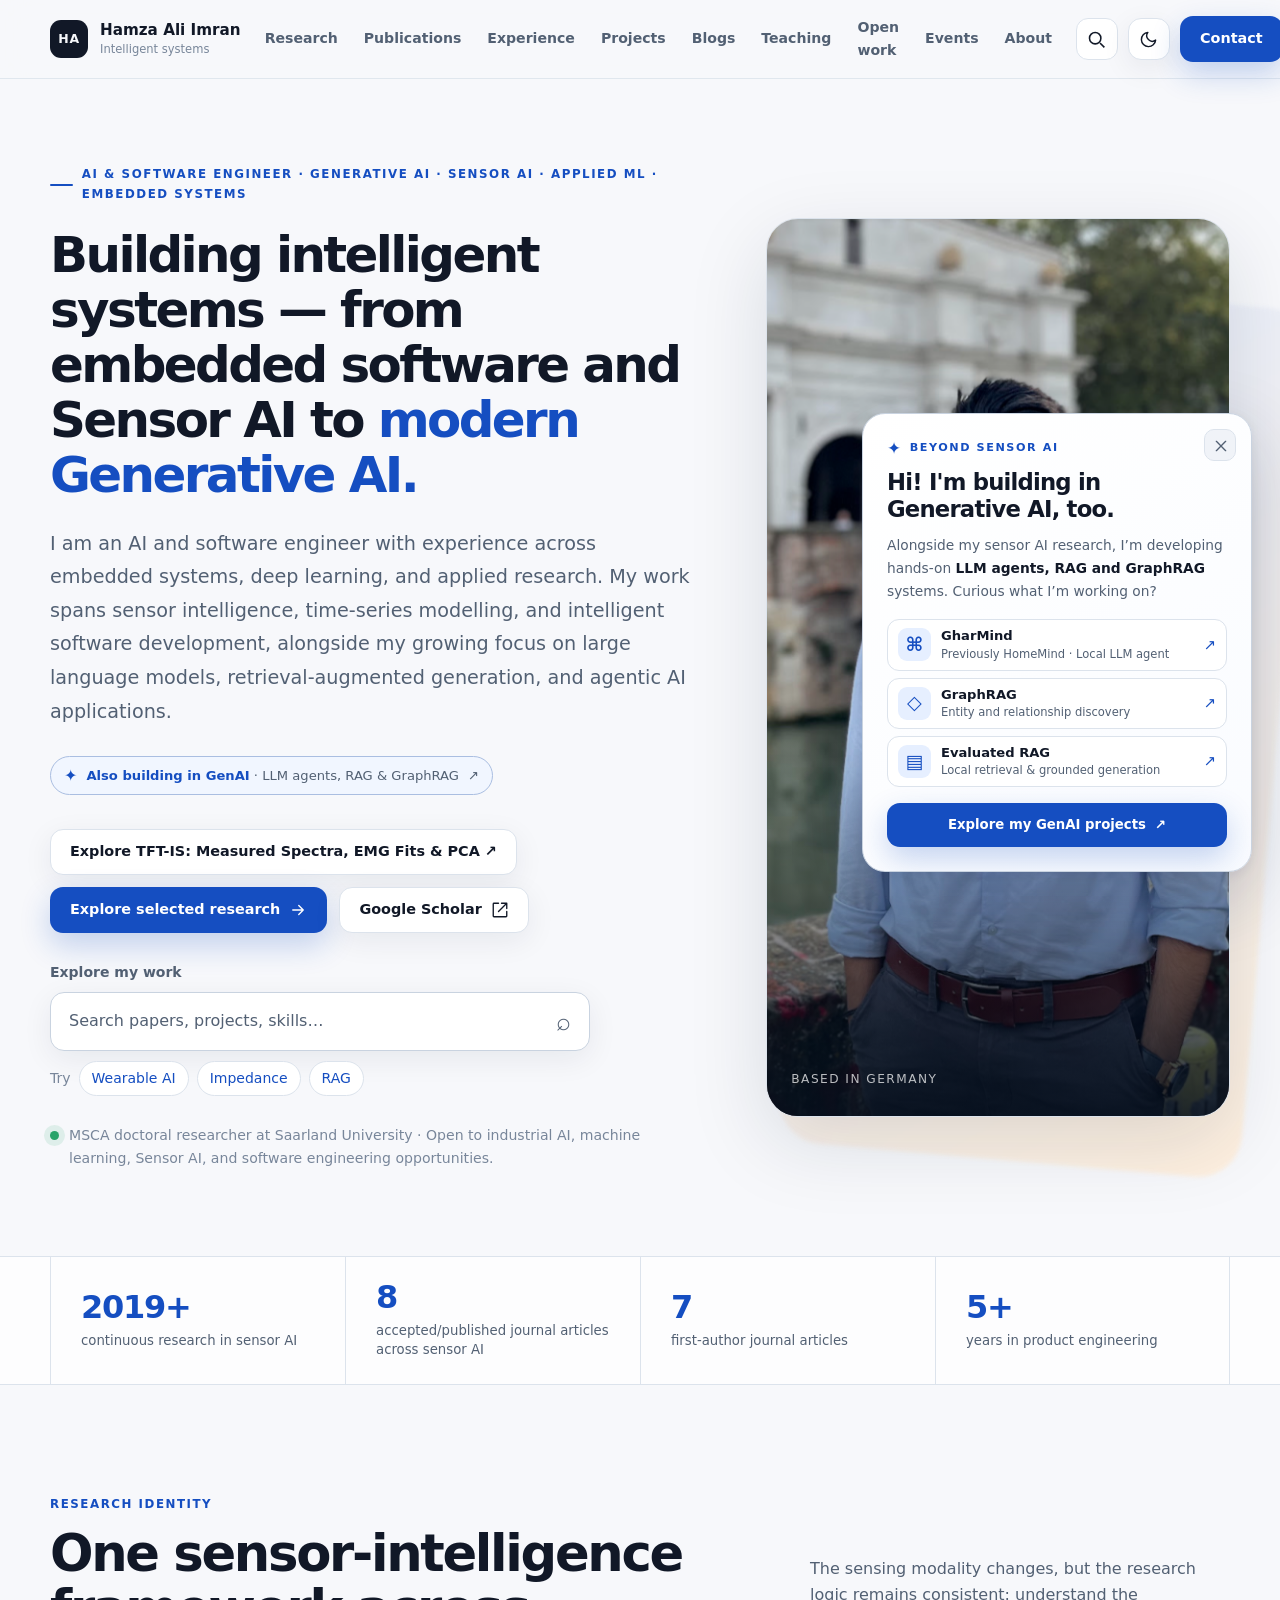
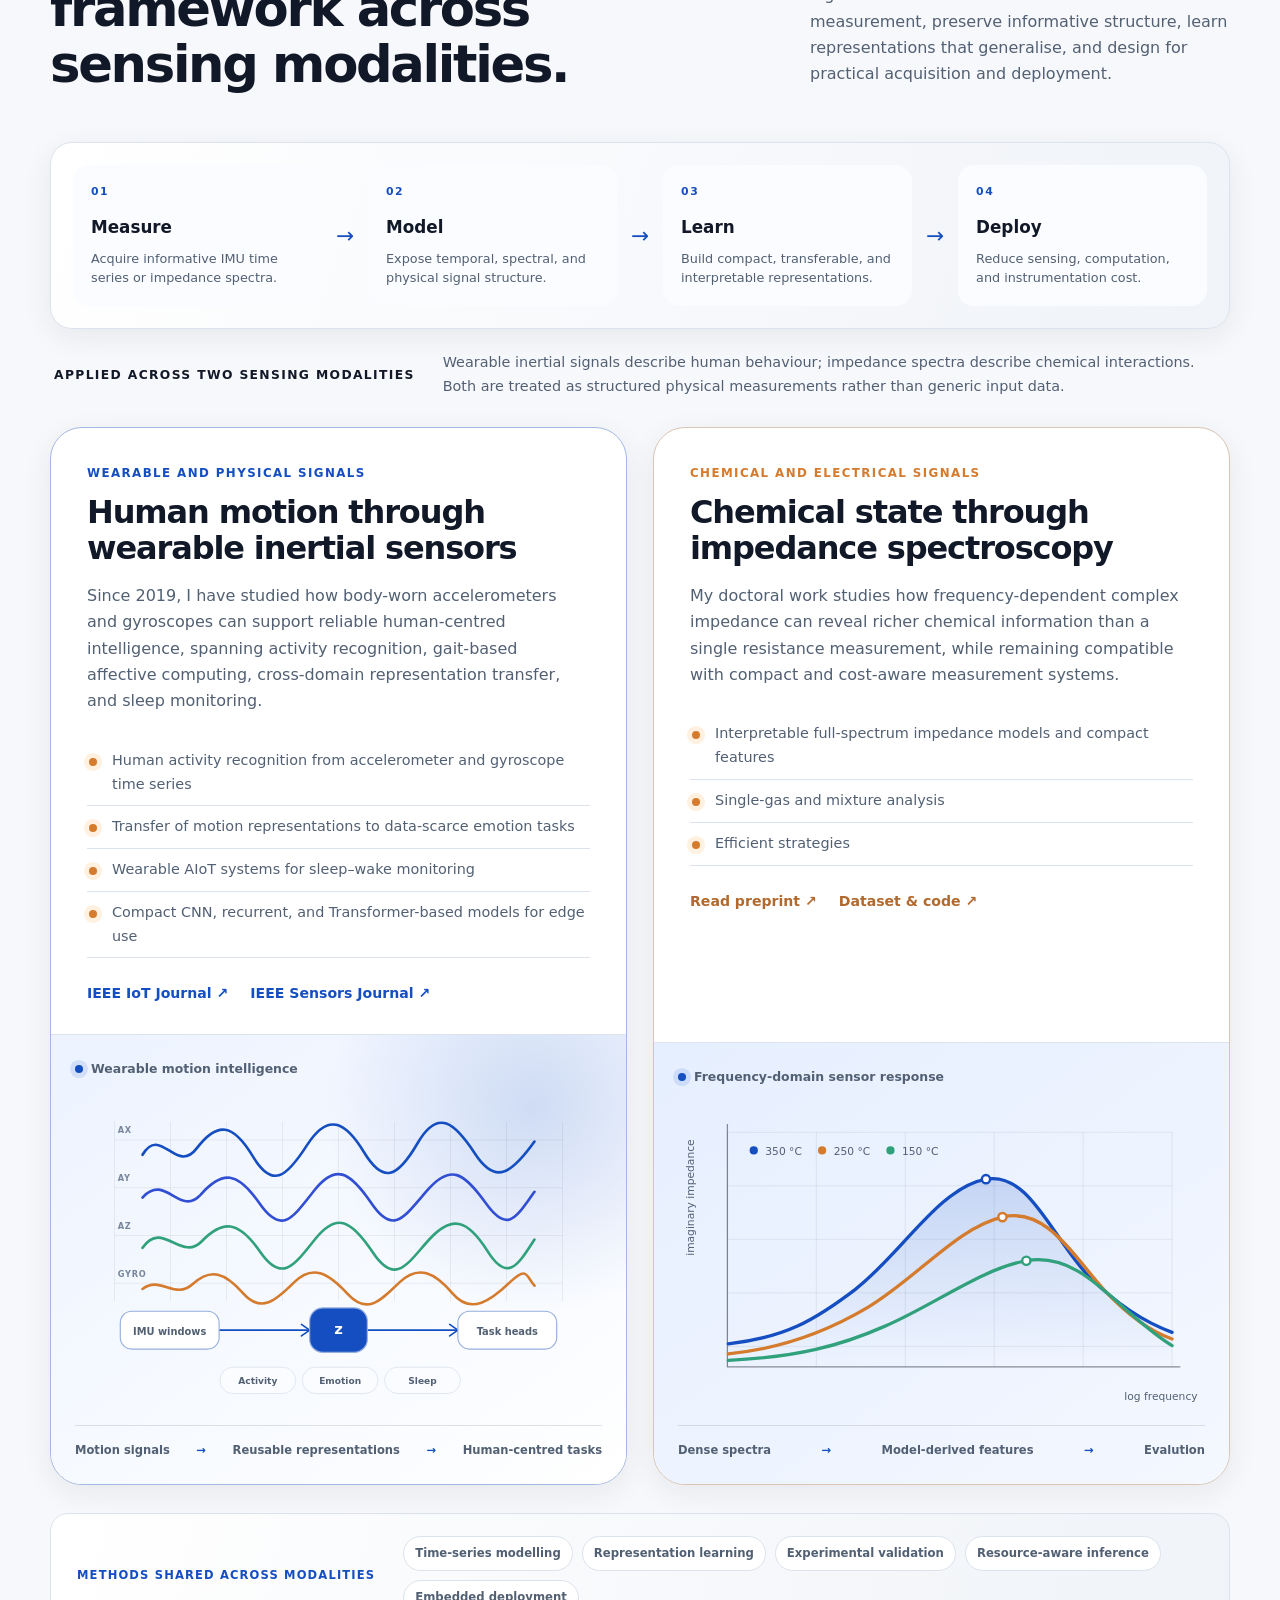
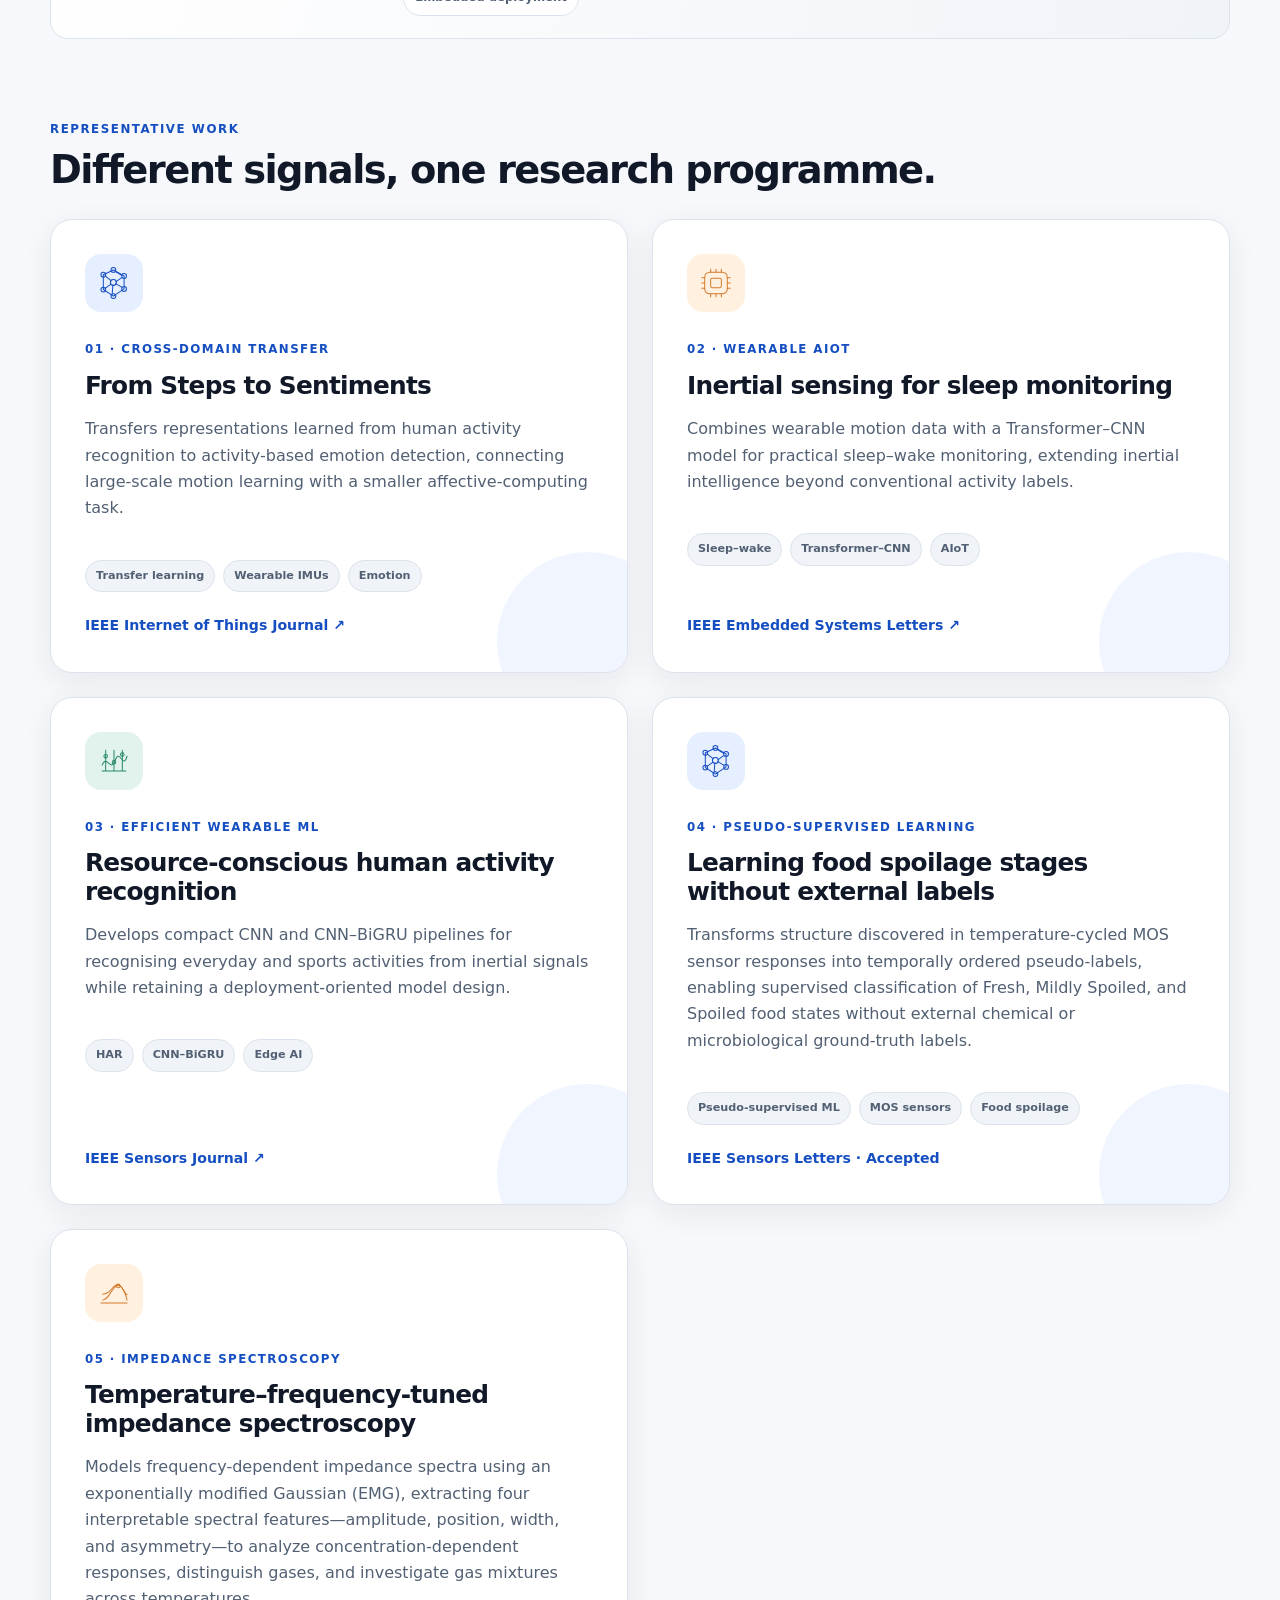
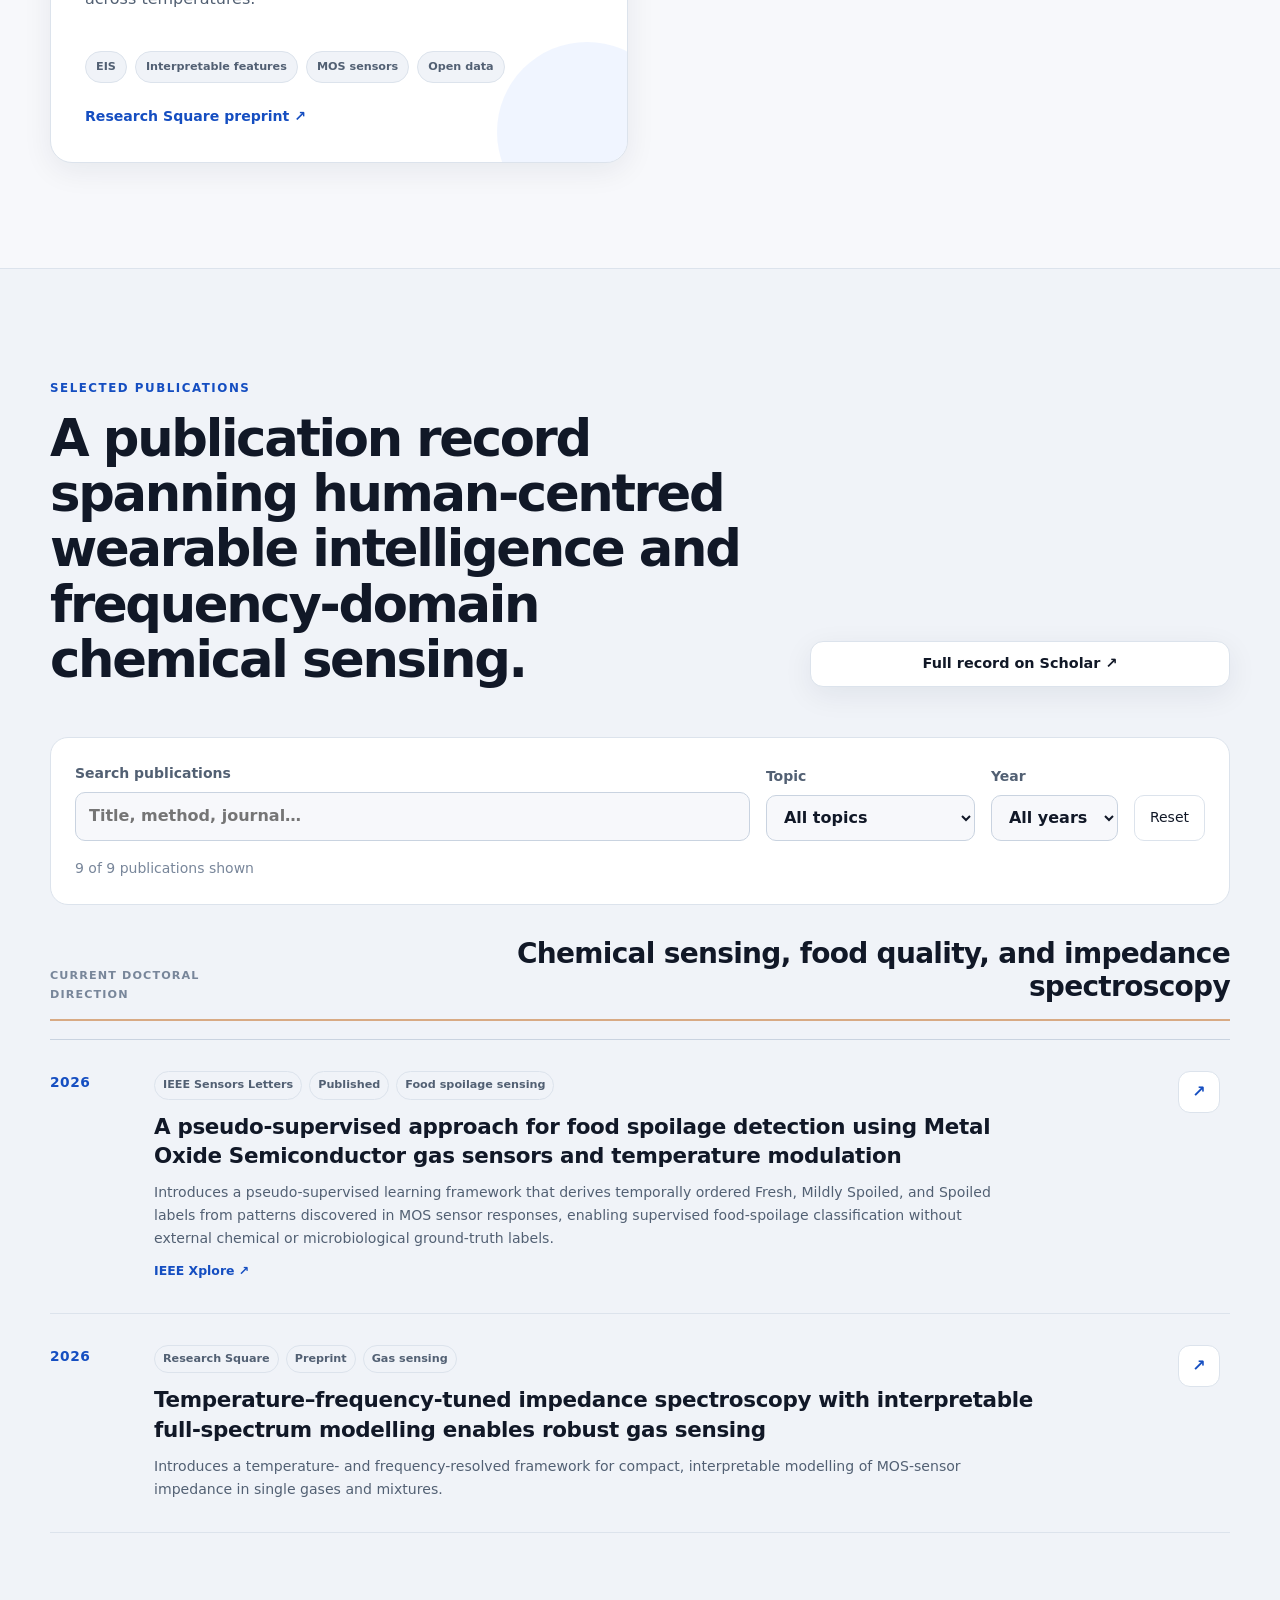
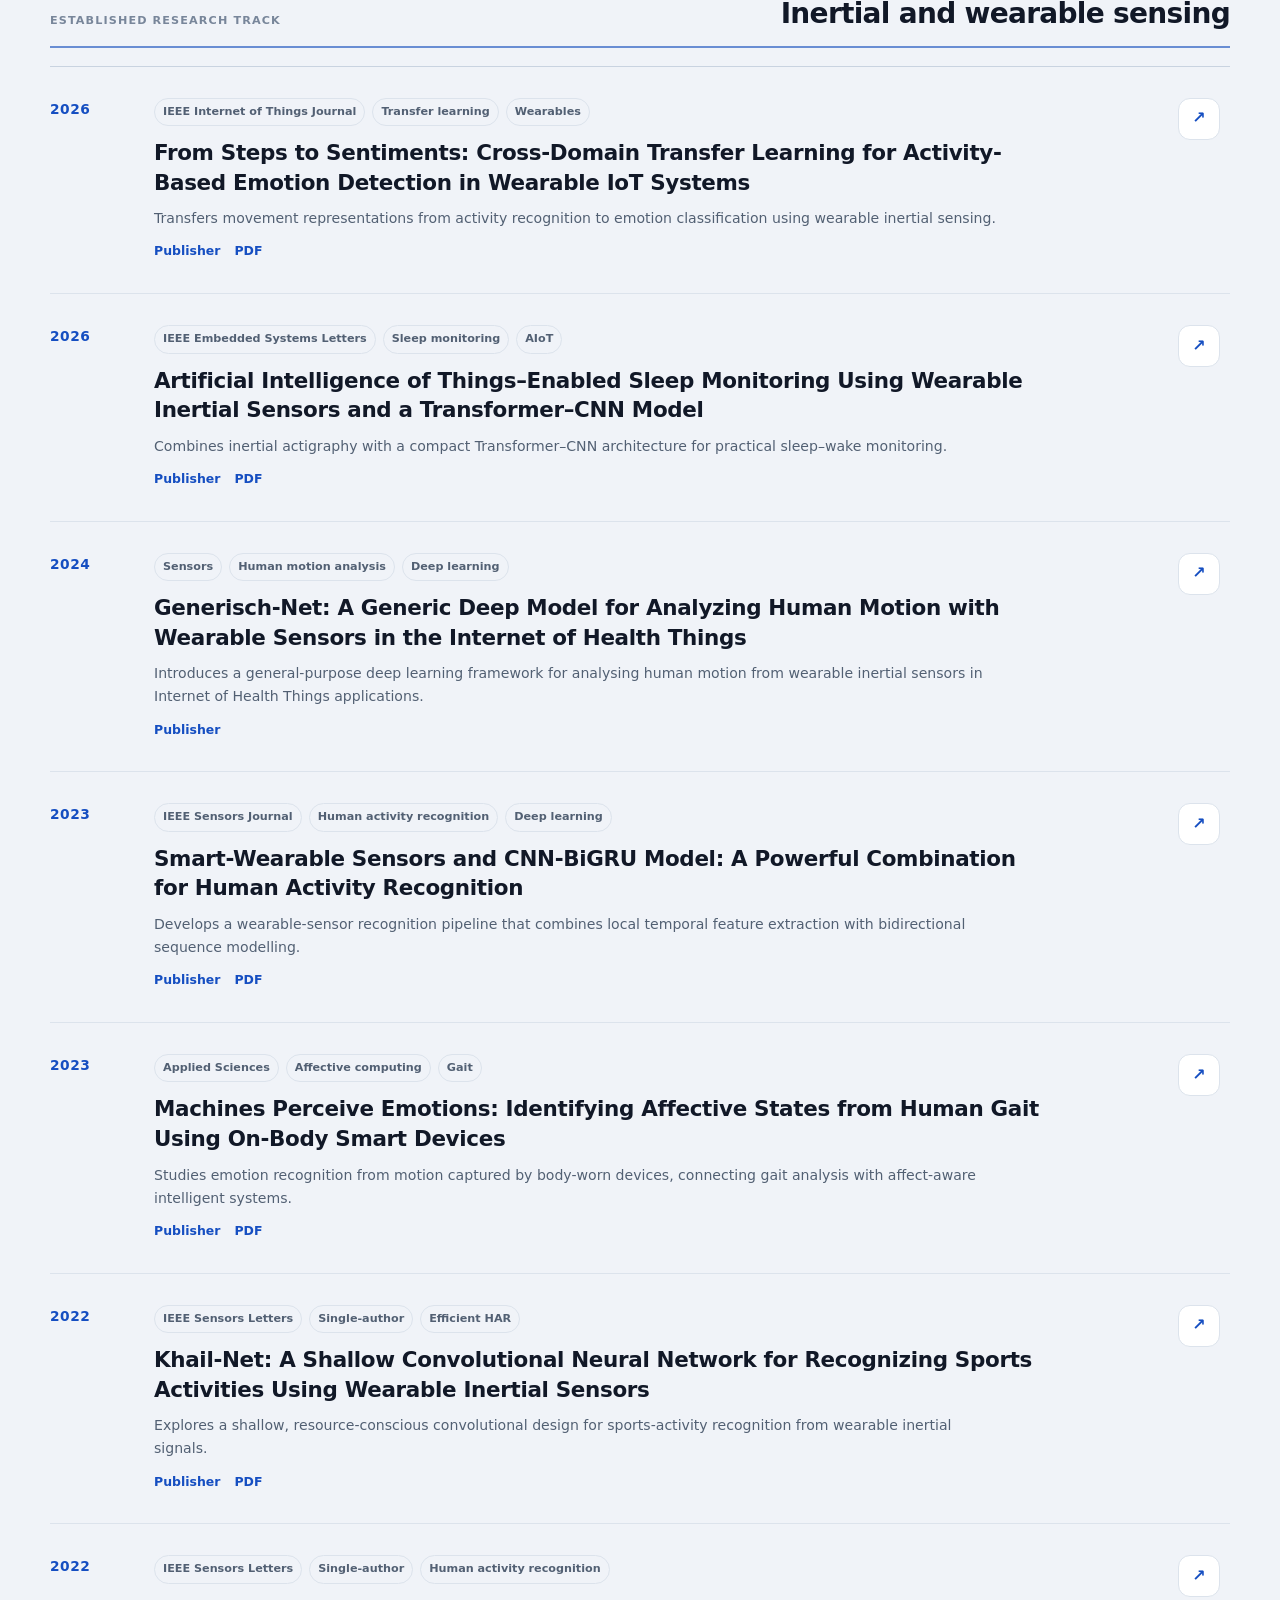
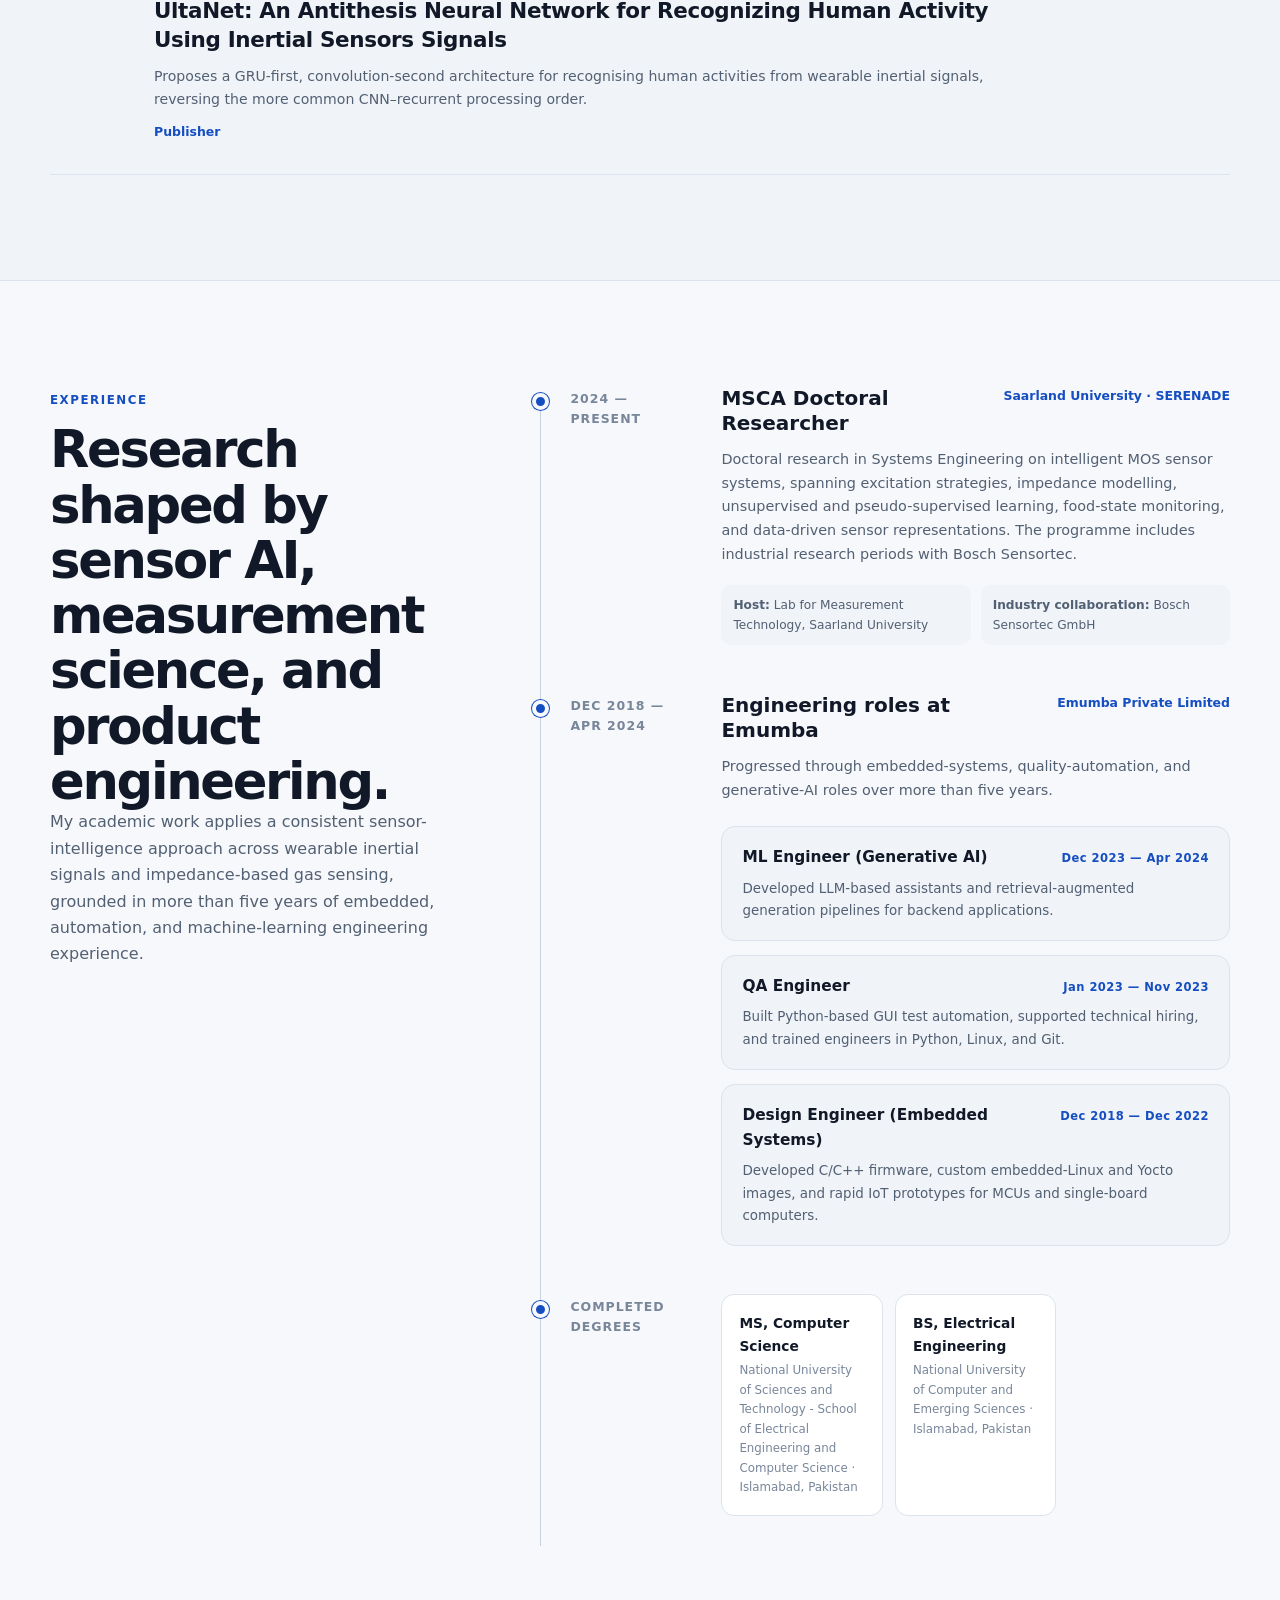
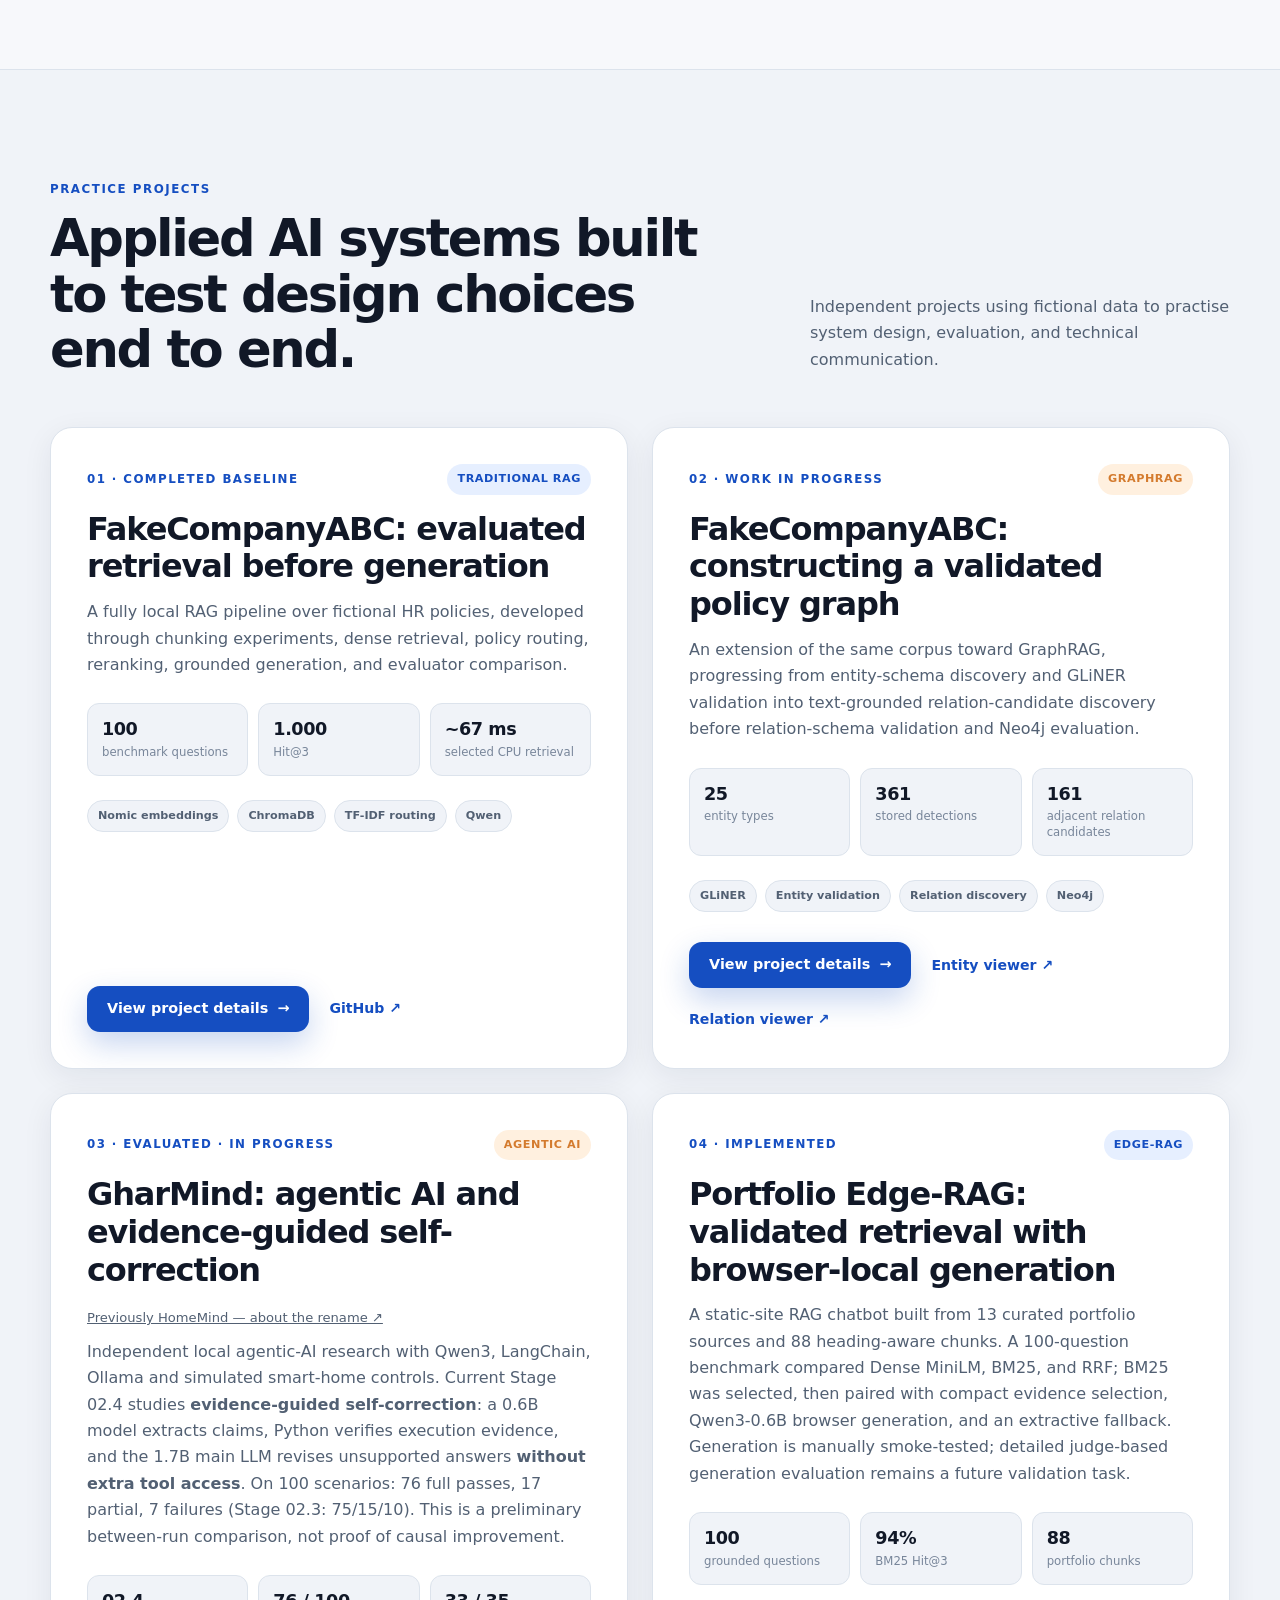
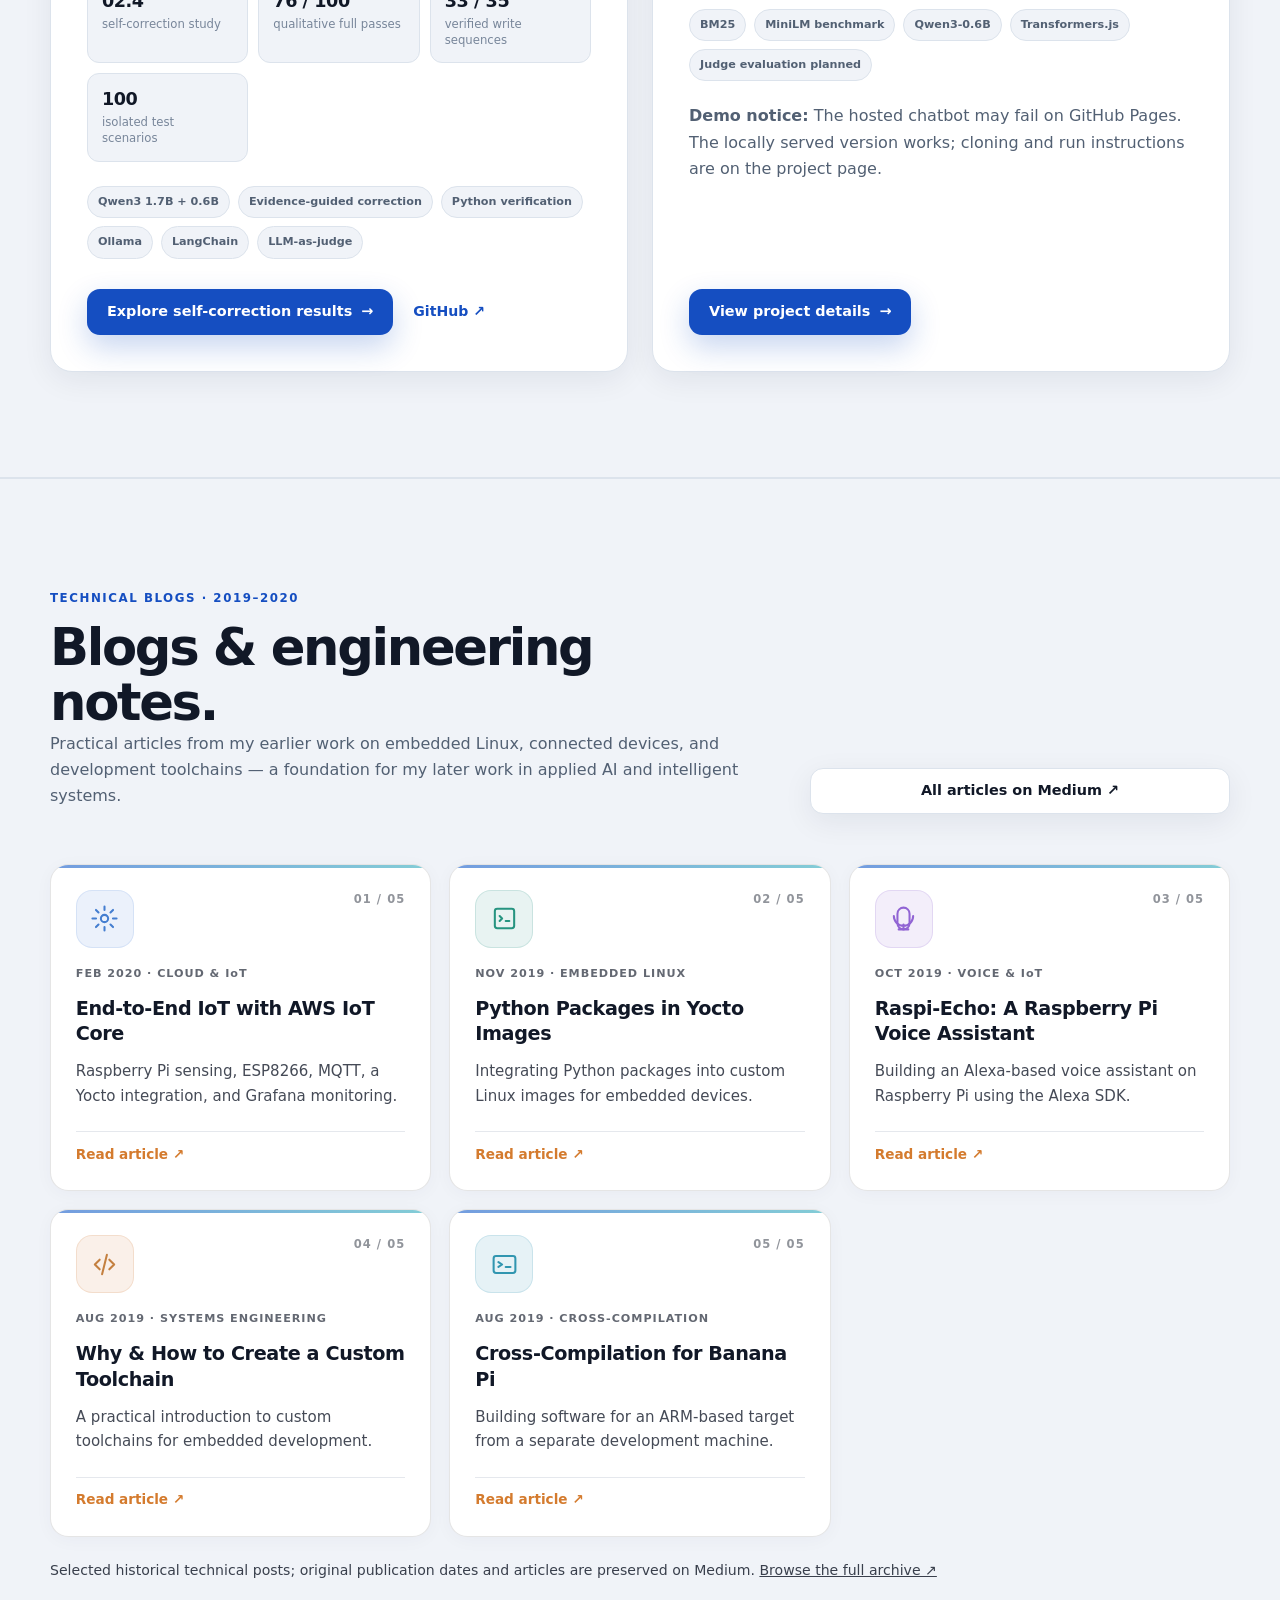
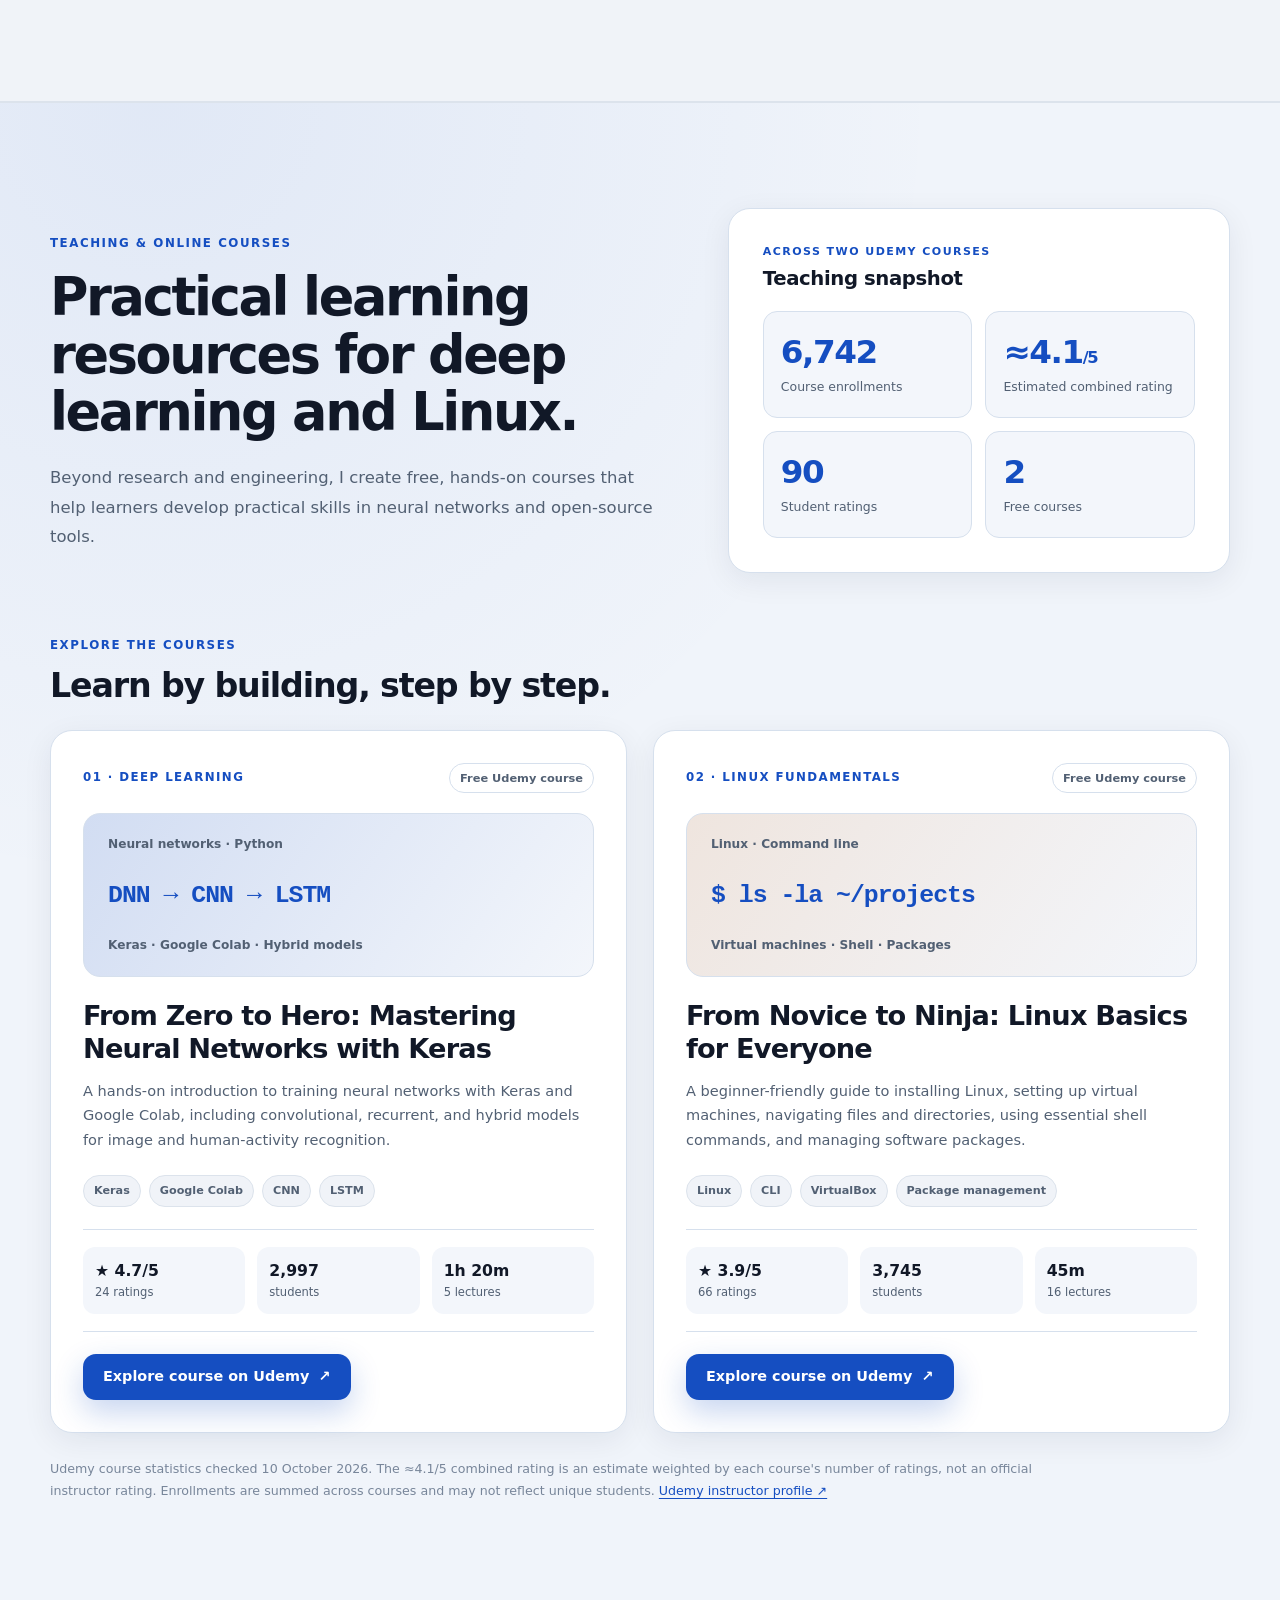
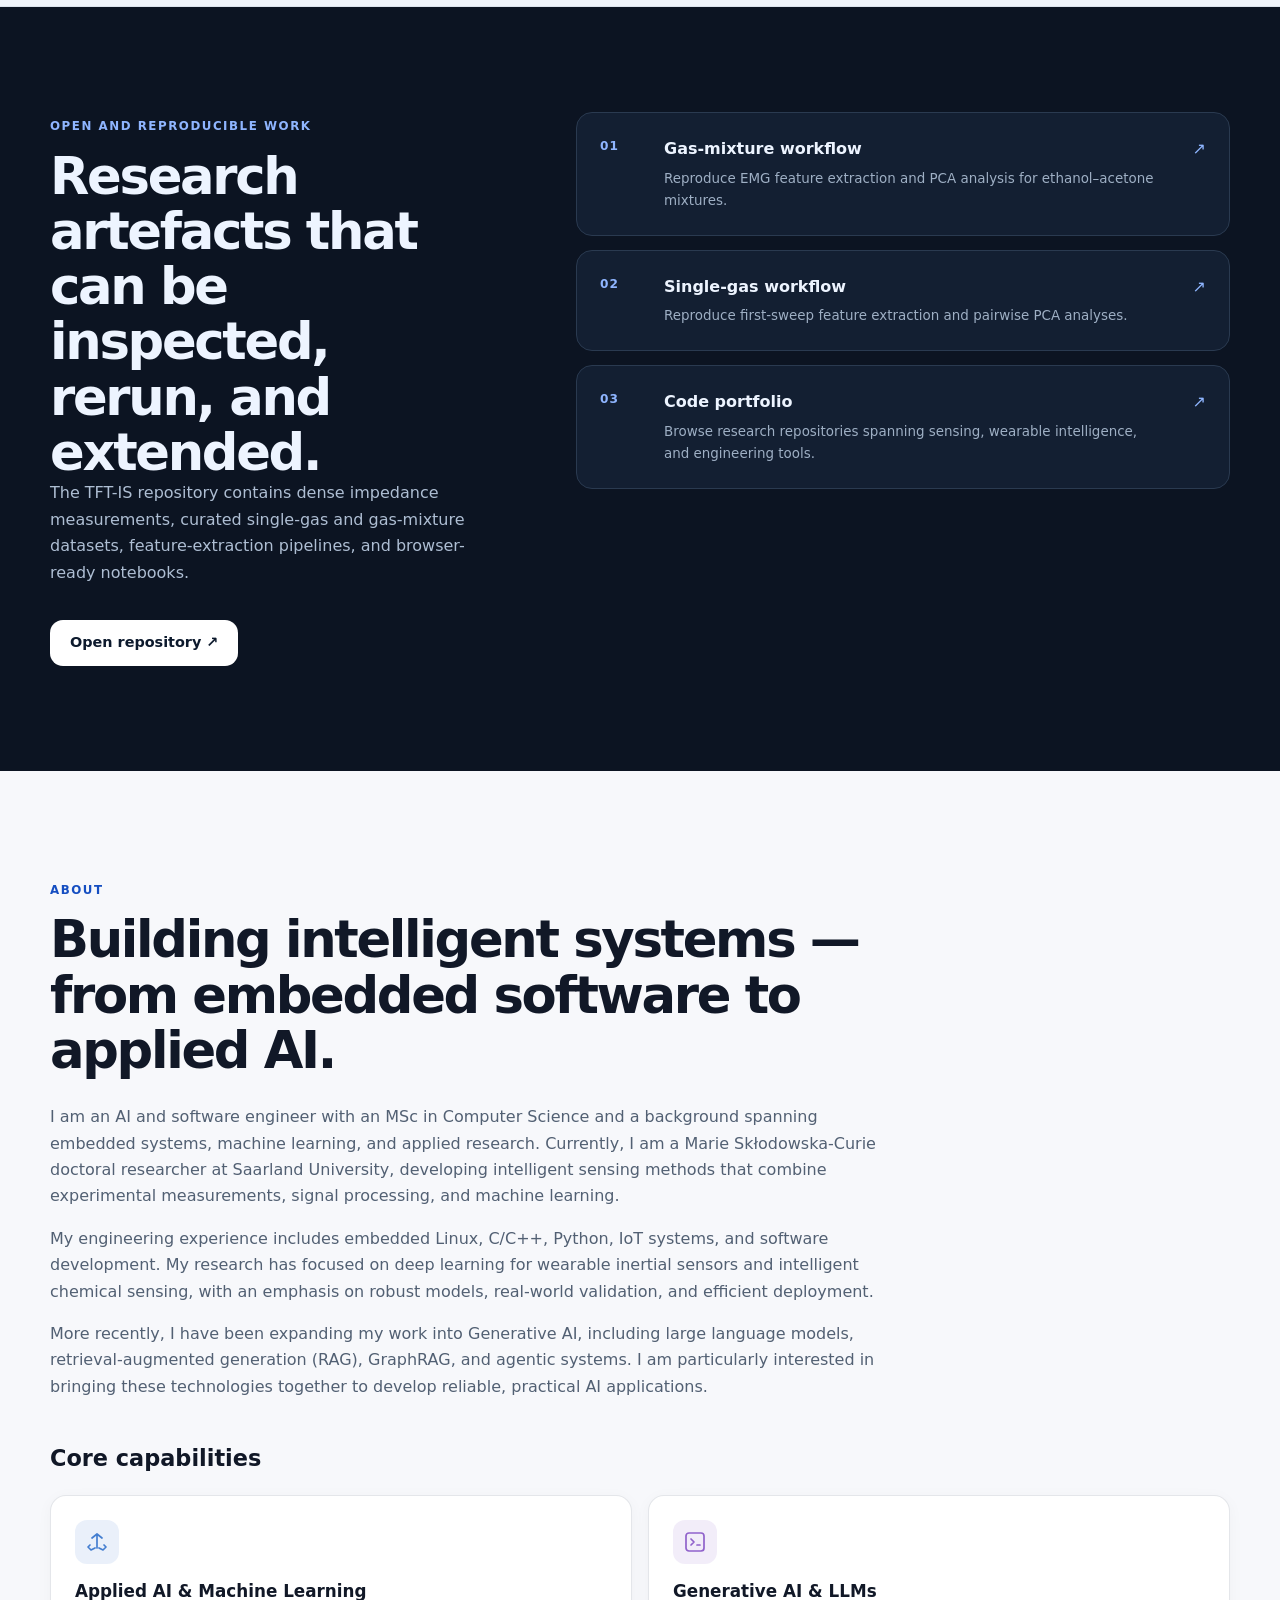
==== commit b0ba2119: "Feature GharMind Stage 02.4 evidence-guided correction results on portfolio homepage" ====
--- a/index.html
+++ b/index.html
@@ -553,18 +553,18 @@
 <span class="project-number">03 · Evaluated · In progress</span>
 <span class="project-status project-status-progress">Agentic AI</span>
 </div>
-<h3>GharMind: agentic smart-home AI and model benchmarking</h3>
+<h3>GharMind: agentic AI and evidence-guided self-correction</h3>
 <p style="font-size:.82rem;margin:5px 0 10px"><a href="homemind.html#naming-history">Previously HomeMind — about the rename ↗</a></p>
-<p>An independently developed local agent using LangChain, Ollama and simulated smart-home controls. Benchmarking Qwen3 0.6B, 1.7B and 4B on the same 100 scenarios reveals that larger does not automatically mean better: the tested 1.7B configuration achieved 73 full passes and 33/35 verified actions. The 4B run often reached its generation limit, so the results do not establish inherent model superiority.</p>
+<p>Independent local agentic-AI research with Qwen3, LangChain, Ollama and simulated smart-home controls. Current Stage 02.4 studies <strong>evidence-guided self-correction</strong>: a 0.6B model extracts claims, Python verifies execution evidence, and the 1.7B main LLM revises unsupported answers <strong>without extra tool access</strong>. On 100 scenarios: 76 full passes, 17 partial, 7 failures (Stage 02.3: 75/15/10). This is a preliminary between-run comparison, not proof of causal improvement.</p>
 <div aria-label="GharMind progress highlights" class="practice-metrics">
-<span><strong>3</strong> model sizes benchmarked</span>
-<span><strong>73 / 100</strong> full passes (1.7B)</span>
-<span><strong>33 / 35</strong> verified actions (1.7B)</span>
-<span><strong>100</strong> test scenarios per model</span>
-</div>
-<div class="tag-row"><span>Qwen3 0.6B / 1.7B / 4B</span><span>Model benchmarking</span><span>Ollama</span><span>LangChain</span><span>Python normalization</span><span>LLM-as-judge</span></div>
+<span><strong>02.4</strong> self-correction study</span>
+<span><strong>76 / 100</strong> qualitative full passes</span>
+<span><strong>33 / 35</strong> verified write sequences</span>
+<span><strong>100</strong> isolated test scenarios</span>
+</div>
+<div class="tag-row"><span>Qwen3 1.7B + 0.6B</span><span>Evidence-guided correction</span><span>Python verification</span><span>Ollama</span><span>LangChain</span><span>LLM-as-judge</span></div>
 <div class="practice-links">
-<a class="button button-primary" href="homemind.html#model-benchmark">Explore model benchmarks <span aria-hidden="true">→</span></a>
+<a class="button button-primary" href="homemind.html#stage-02-4">Explore self-correction results <span aria-hidden="true">→</span></a>
 <a class="text-link" href="https://github.com/engrhamzaaliimran/HomeMind" rel="noopener noreferrer" target="_blank">GitHub <span>↗</span></a>
 </div>
 </article>
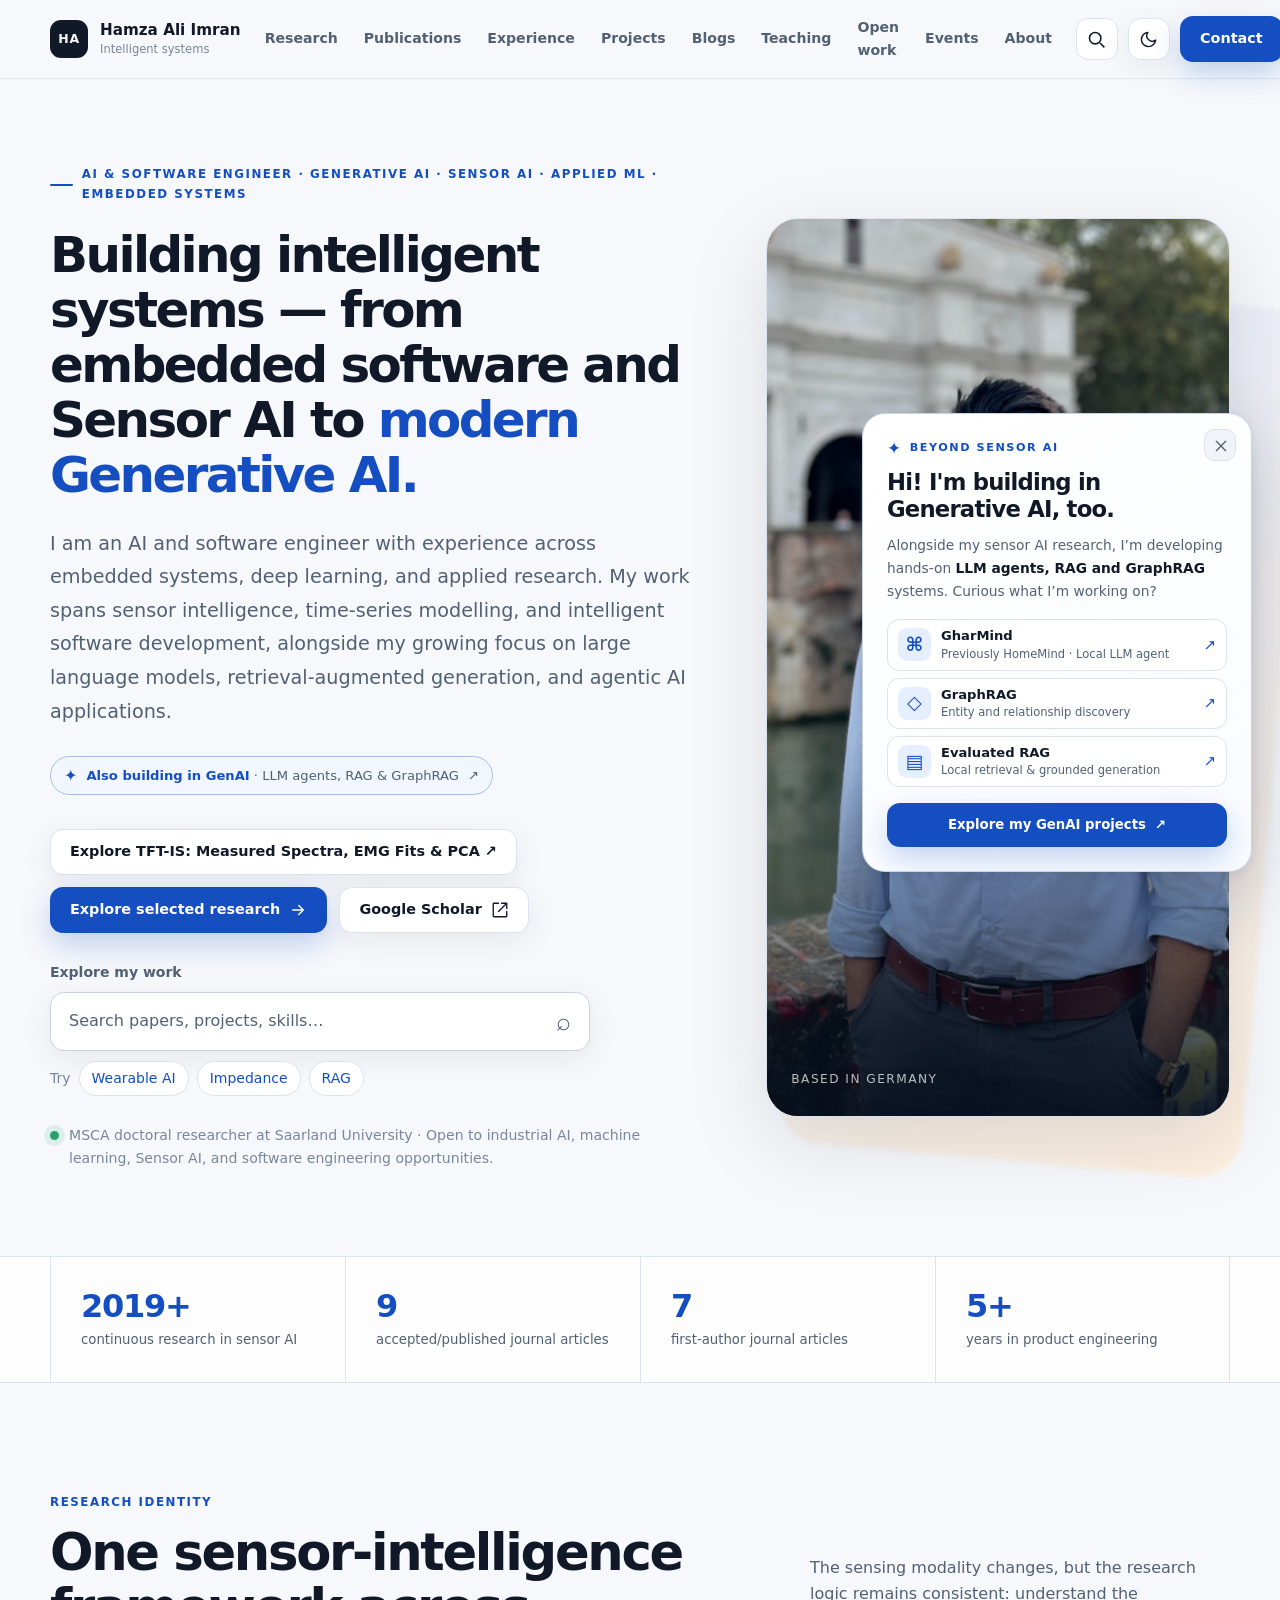
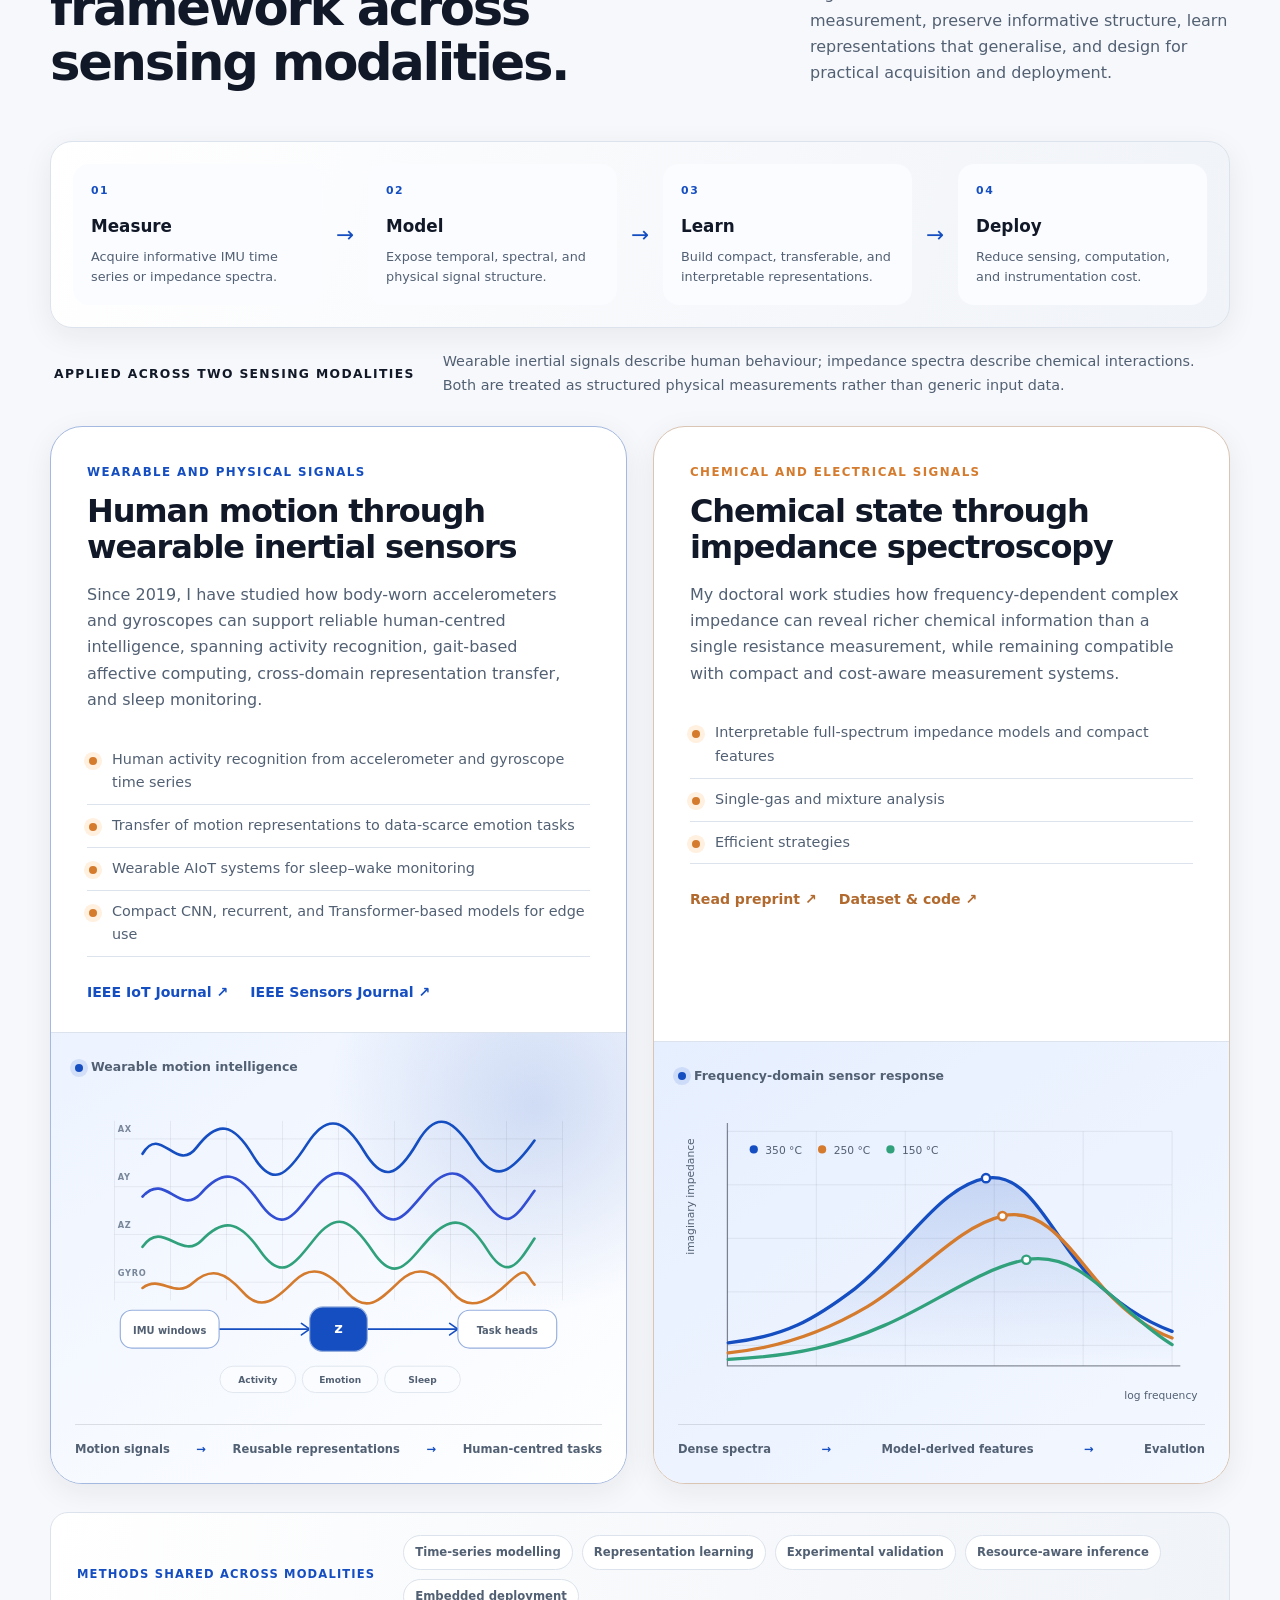
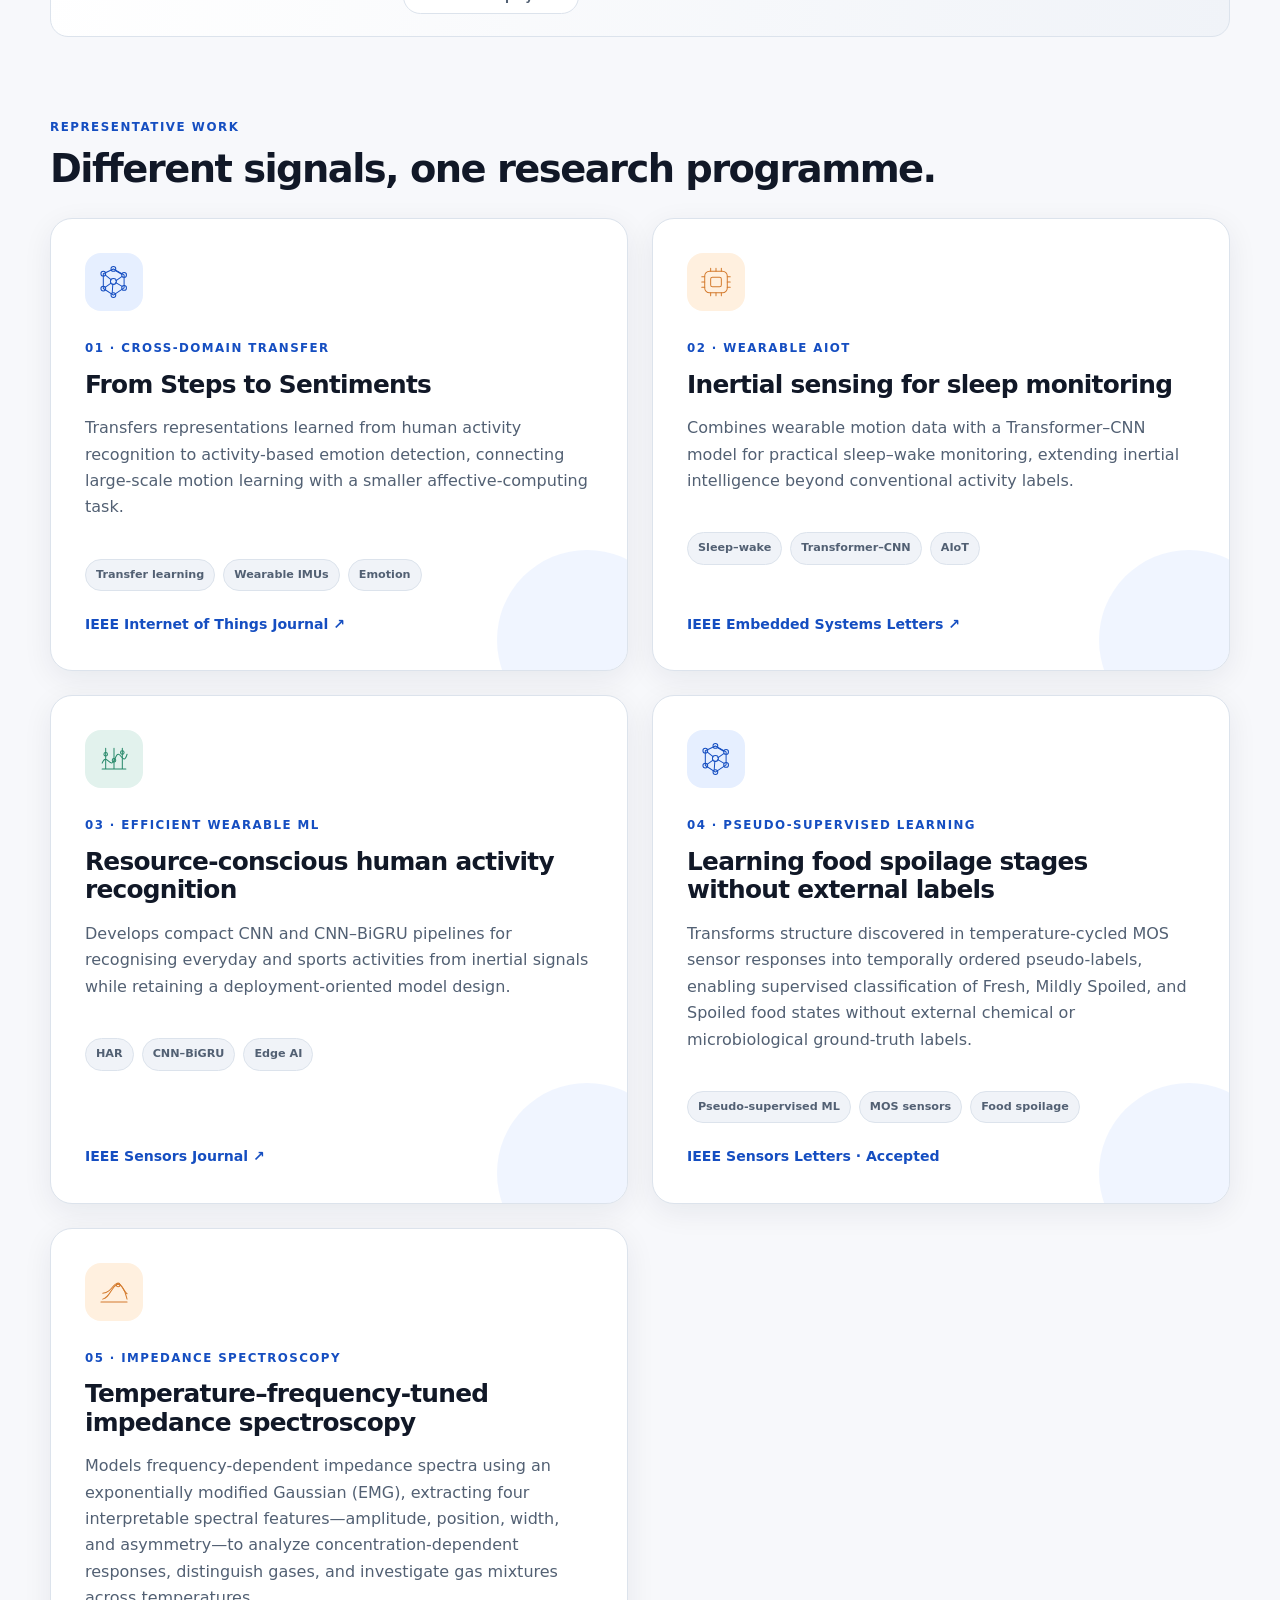
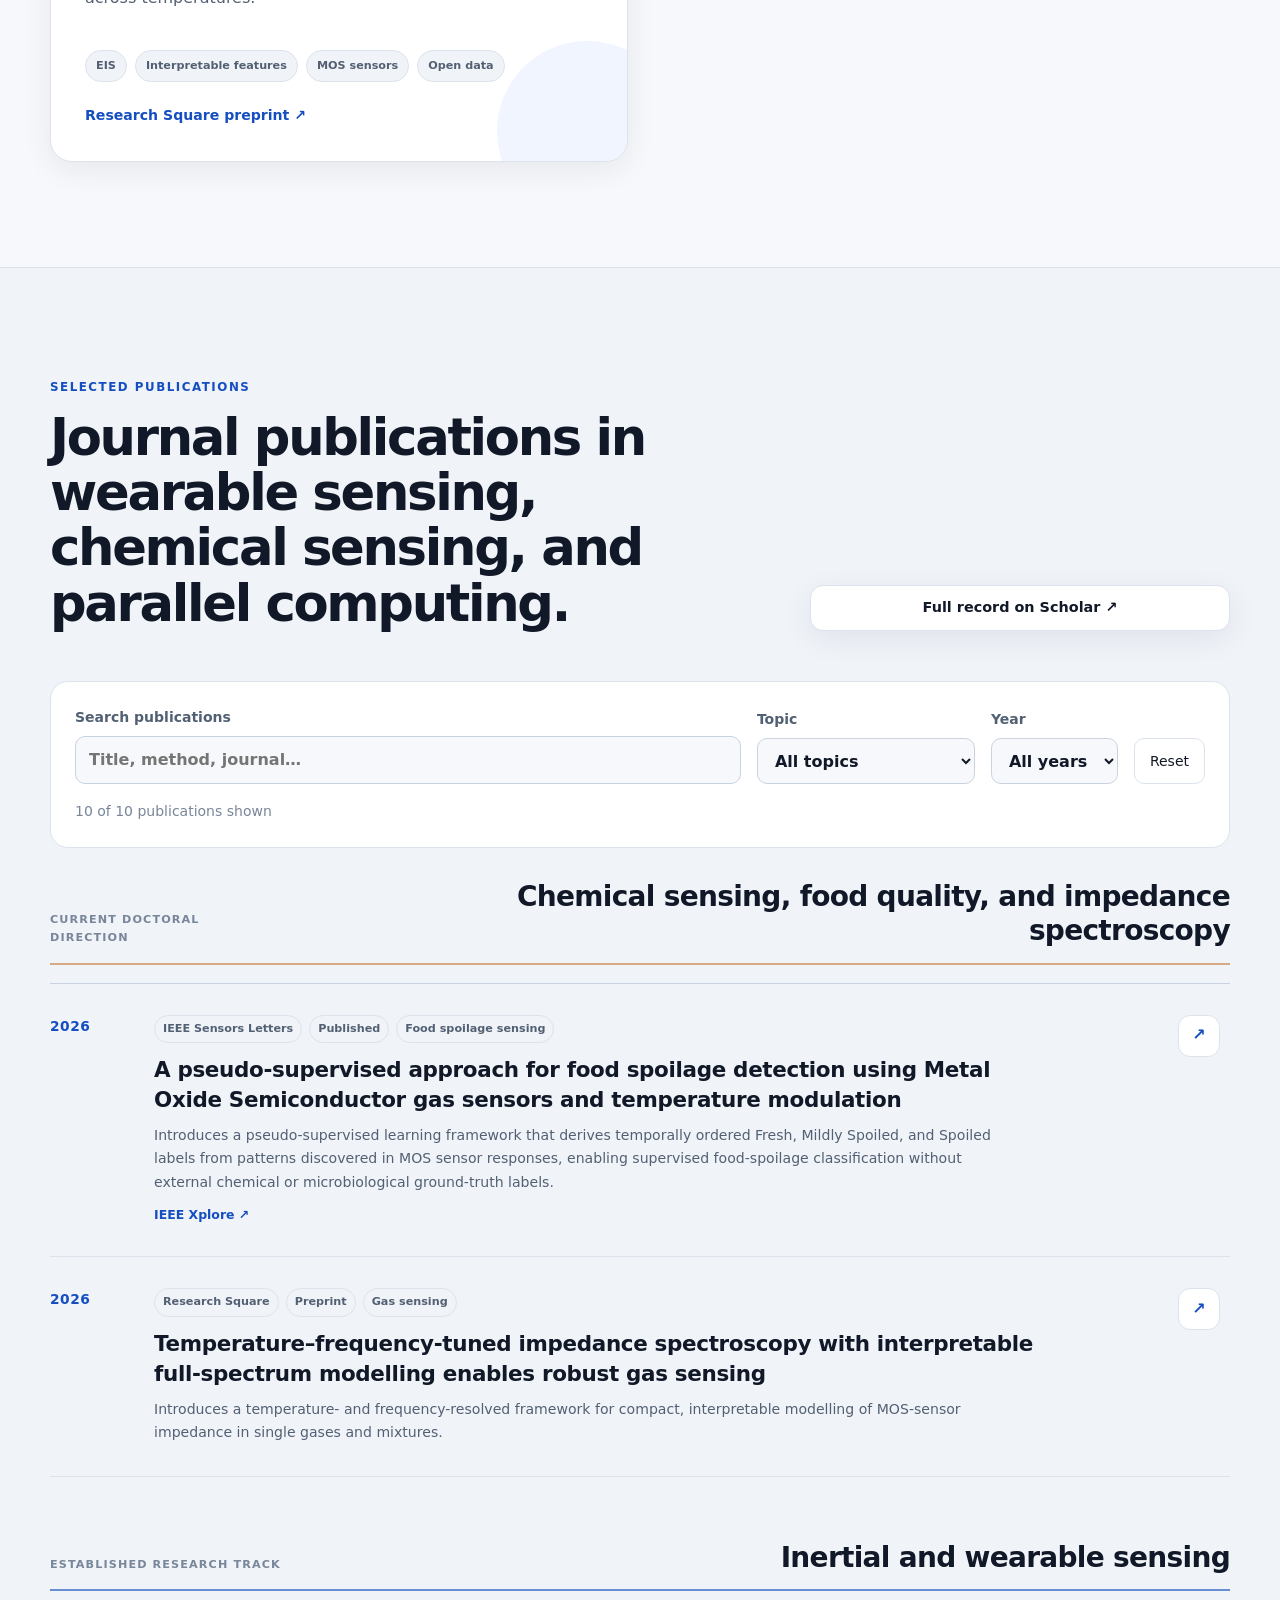
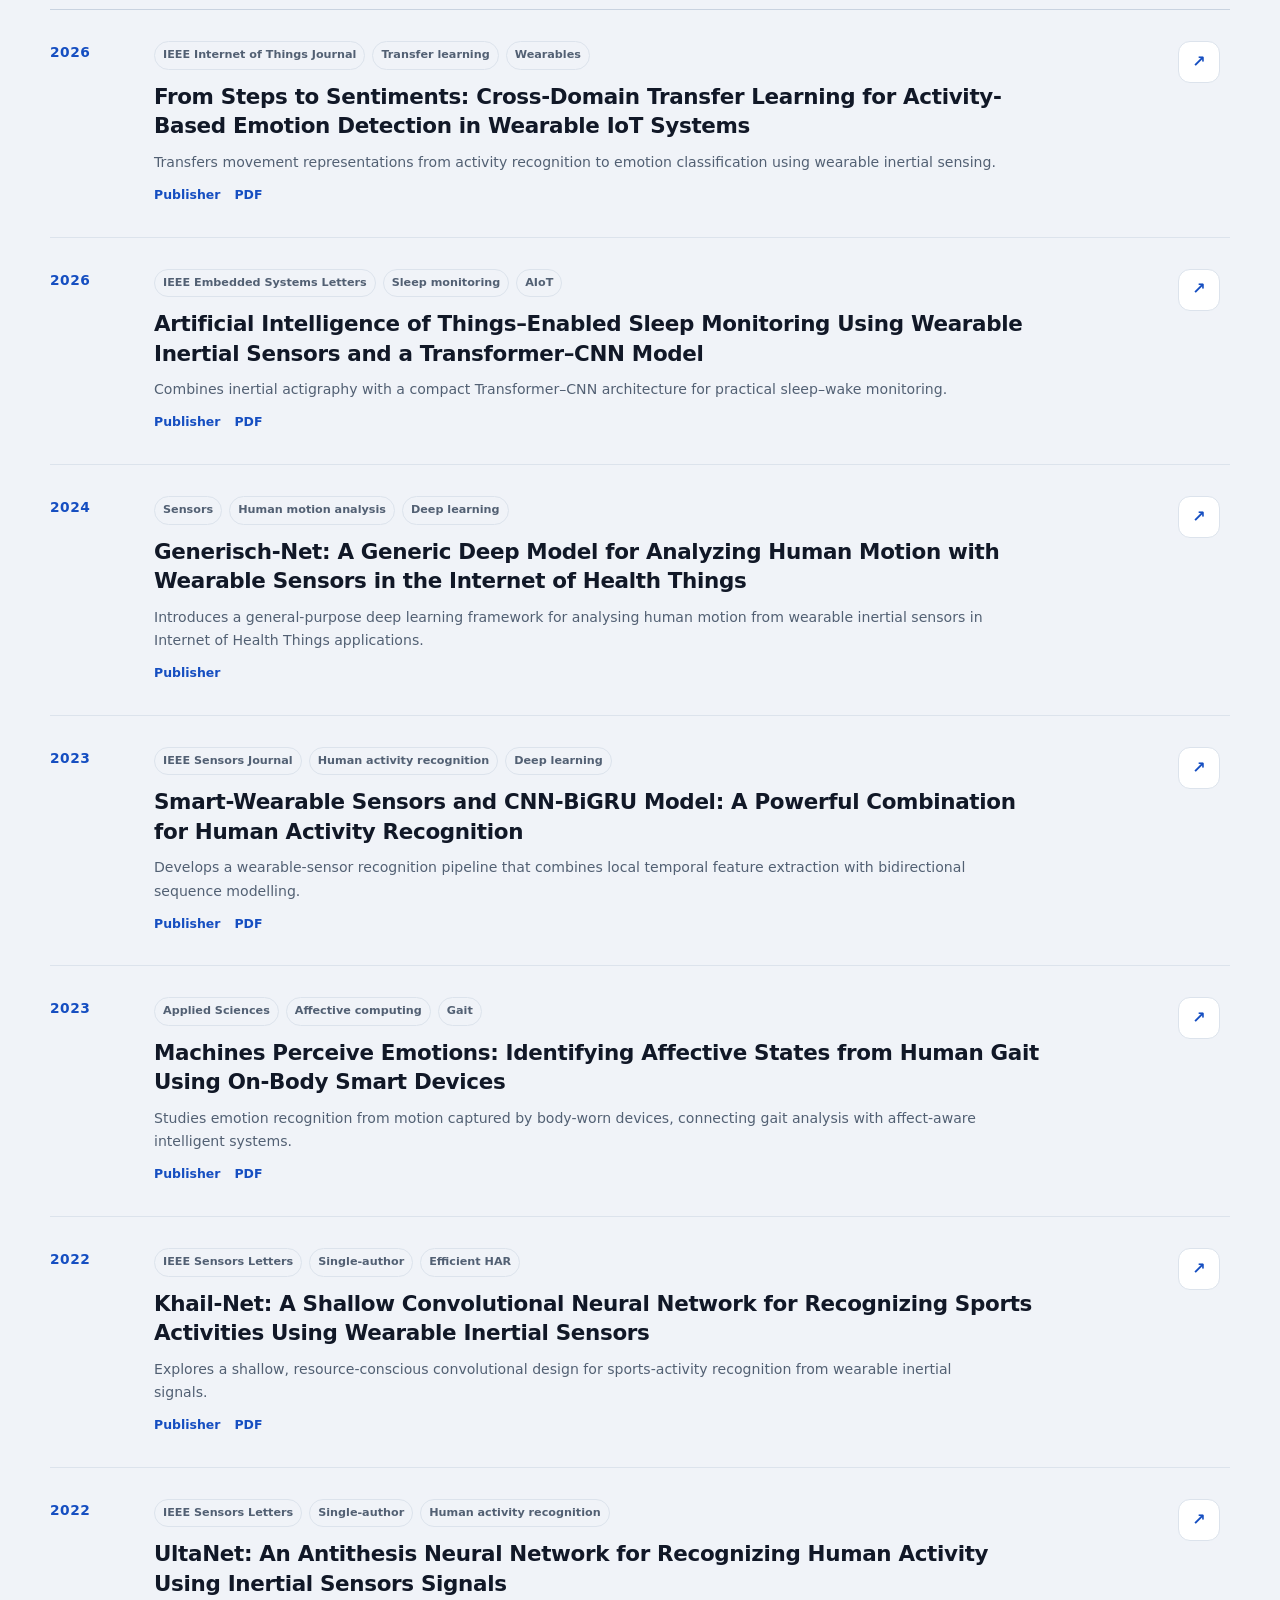
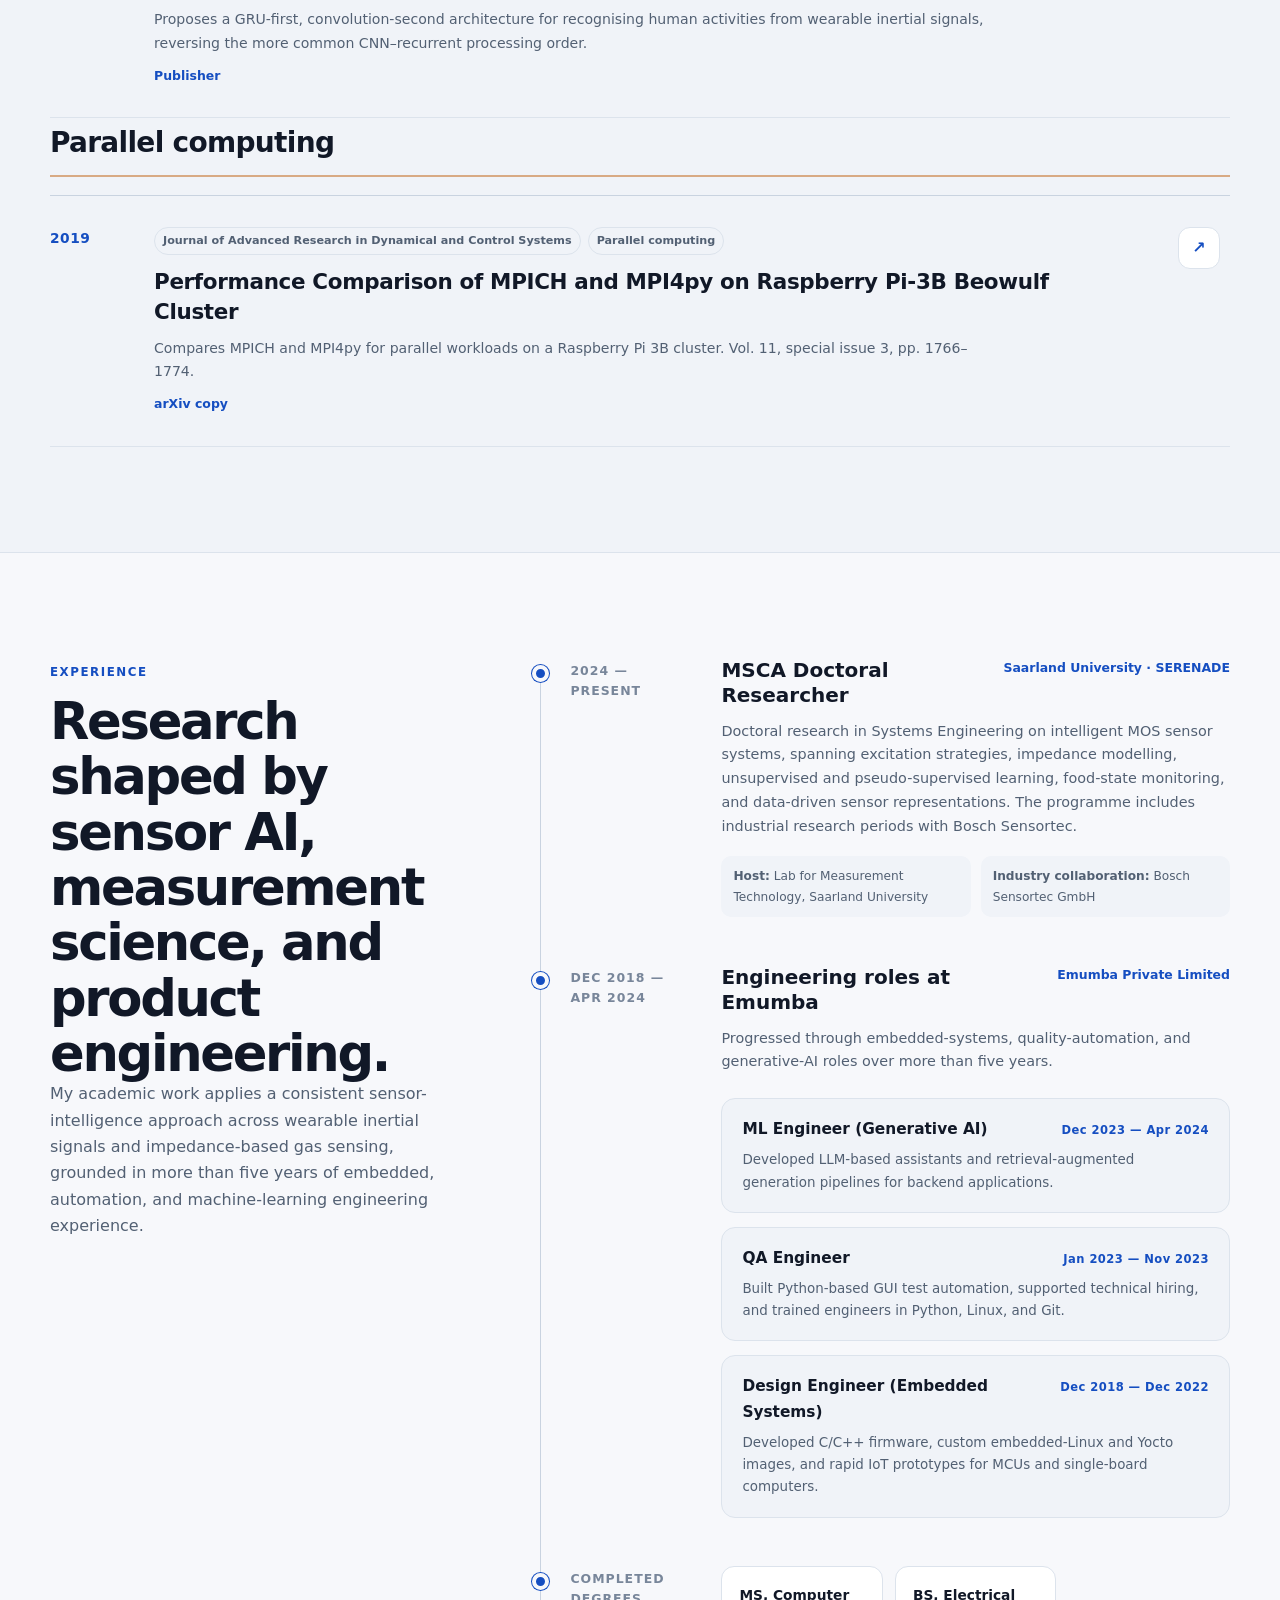
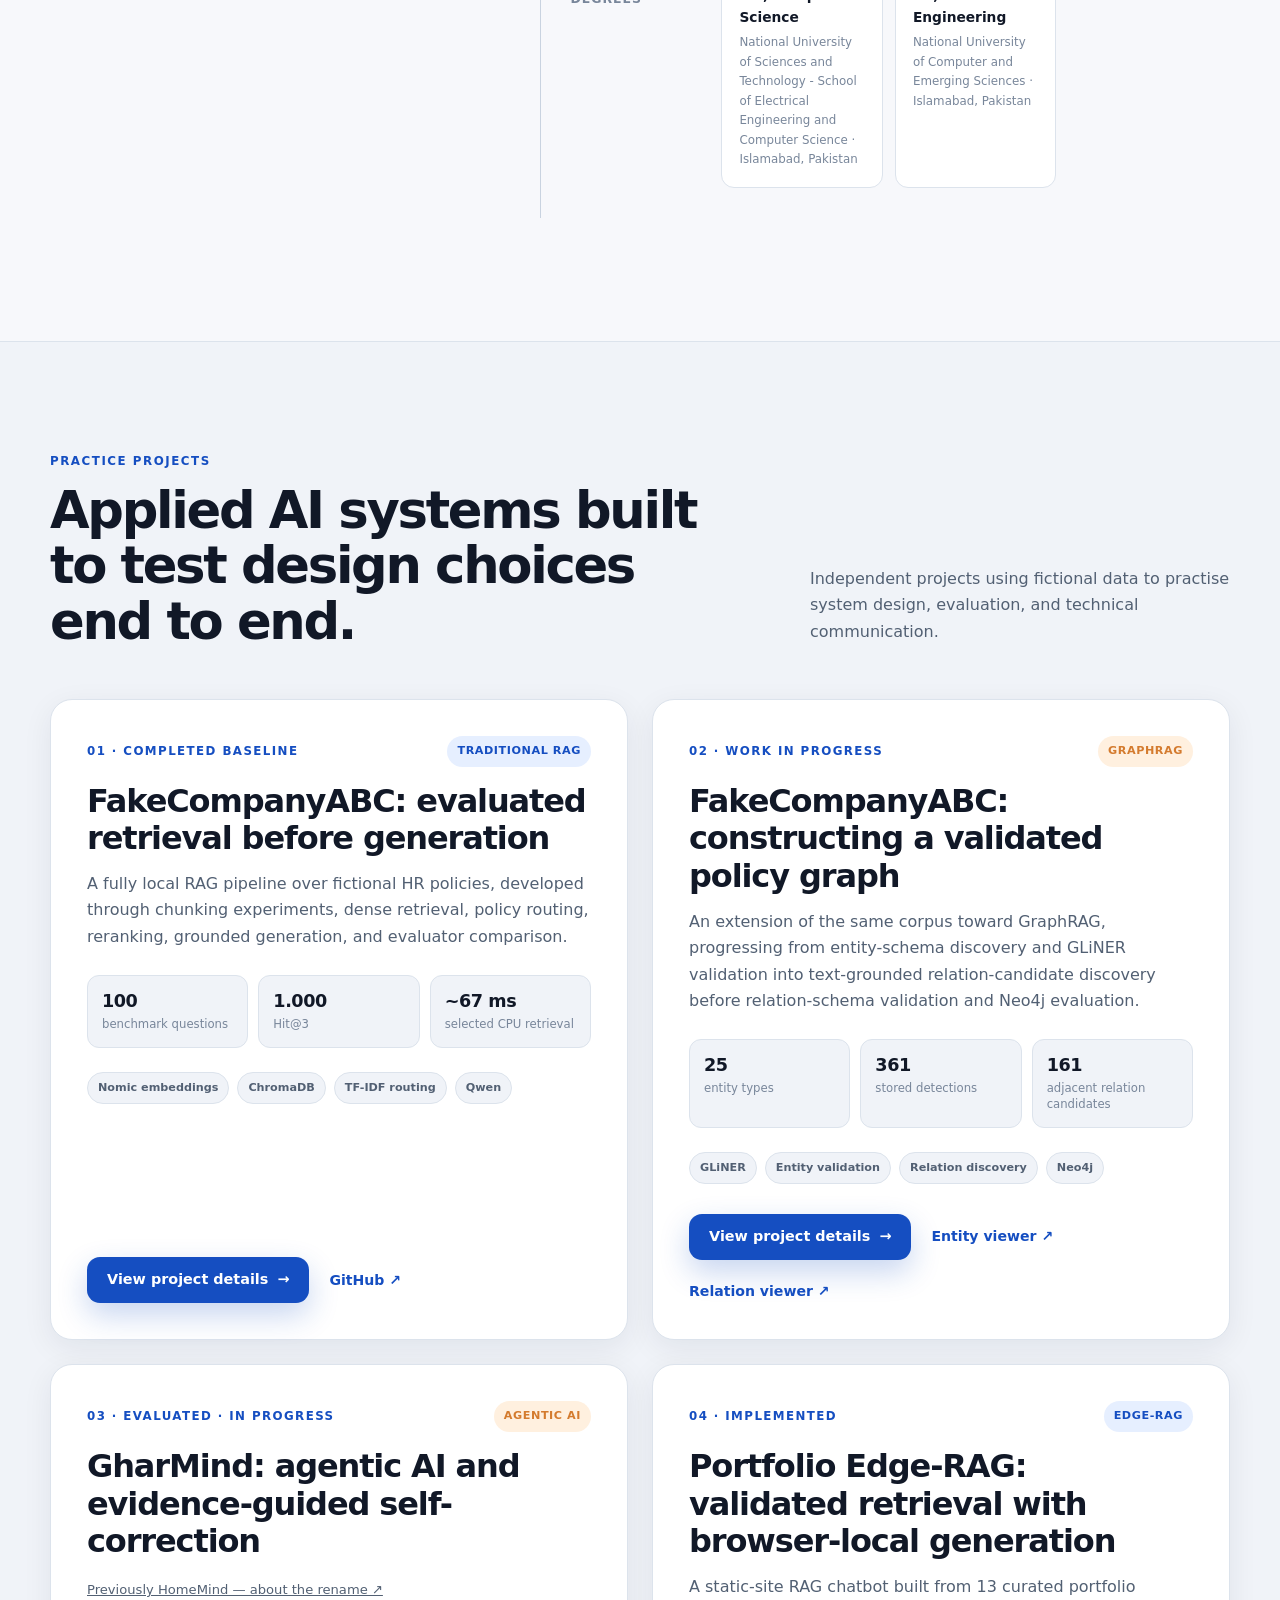
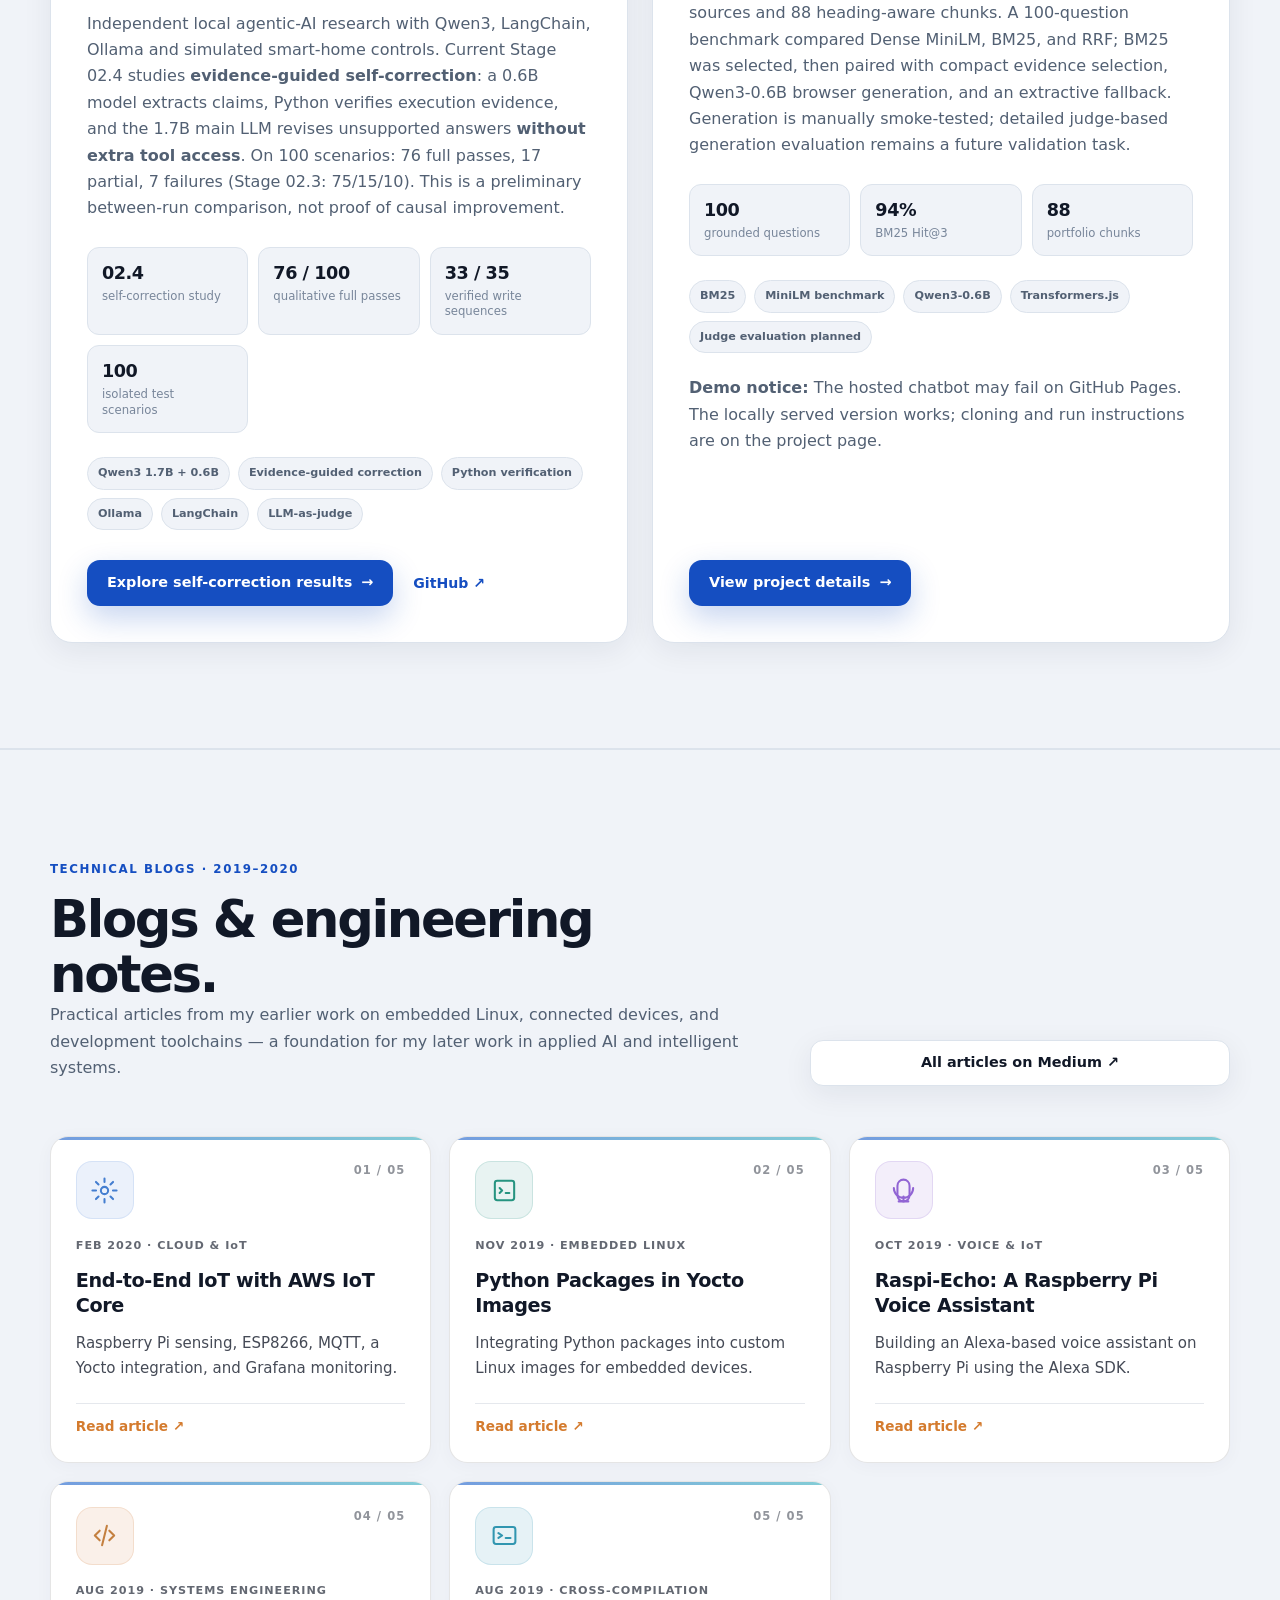
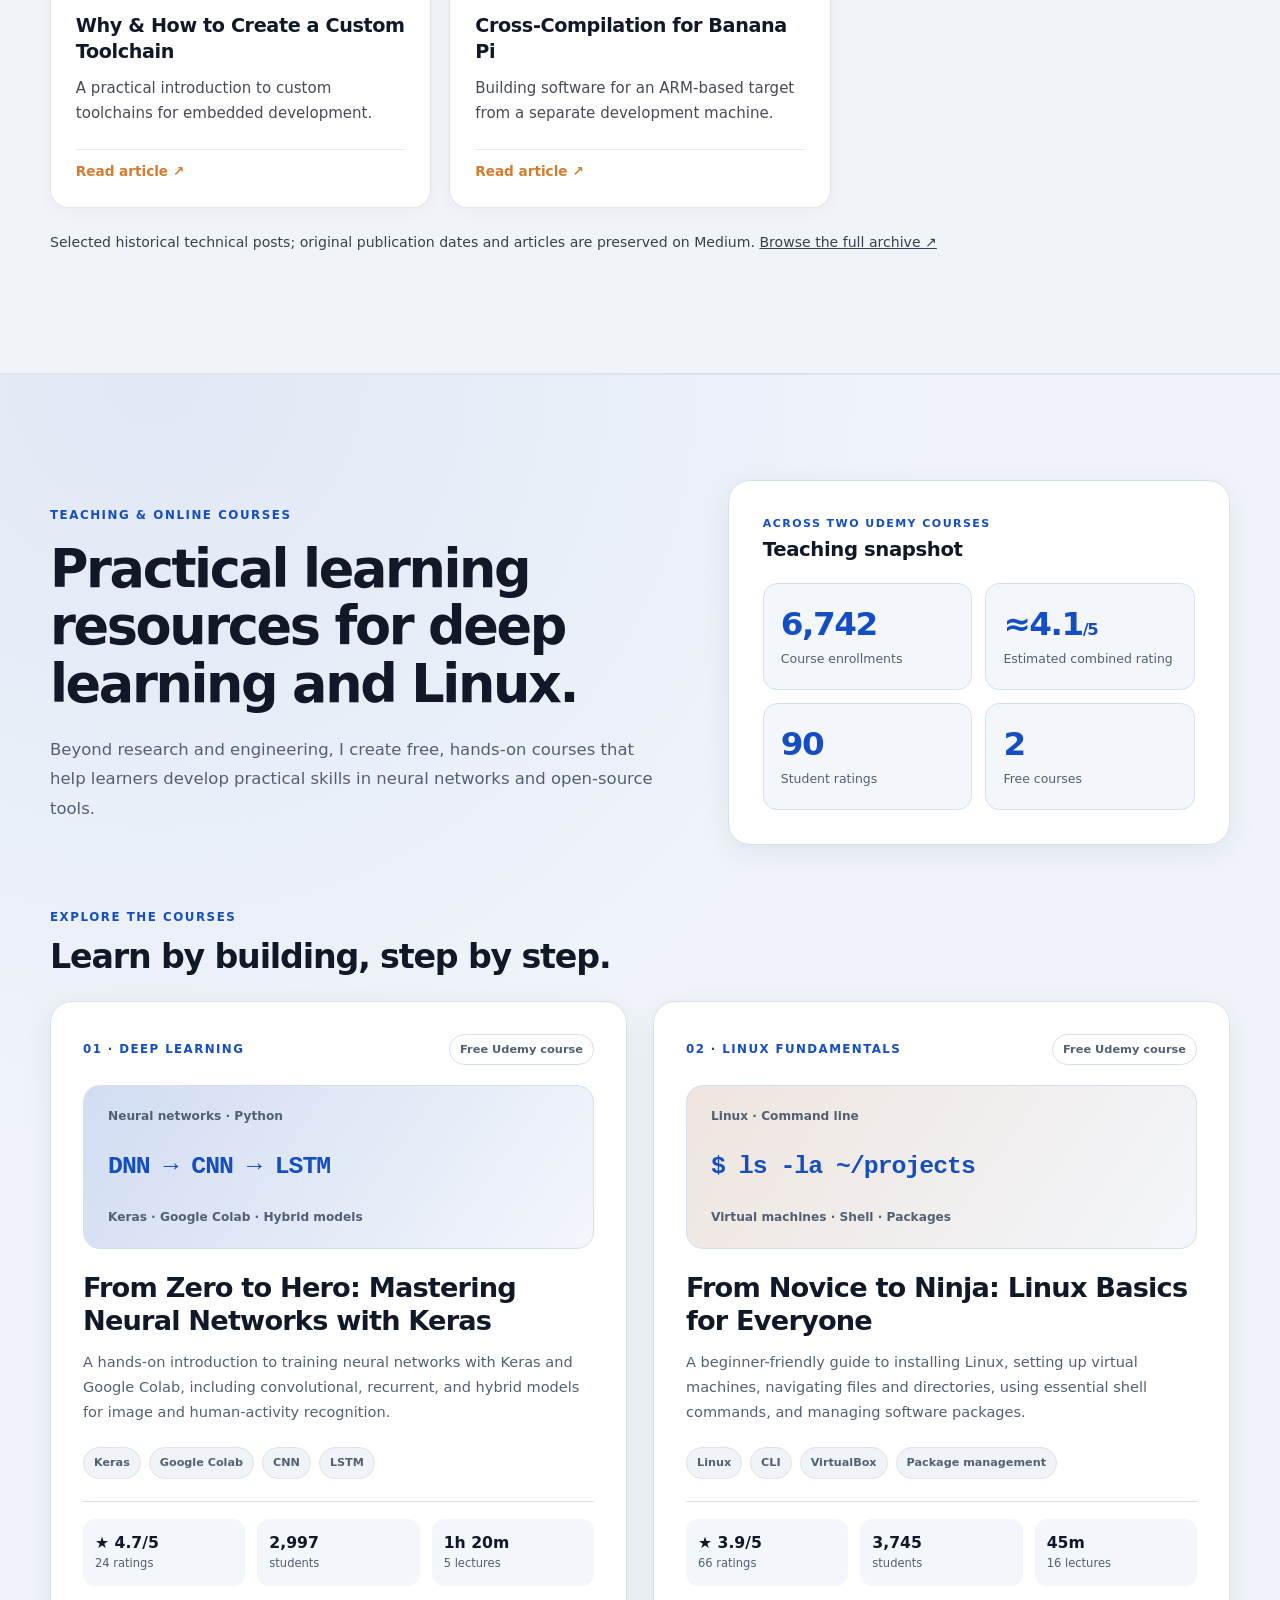
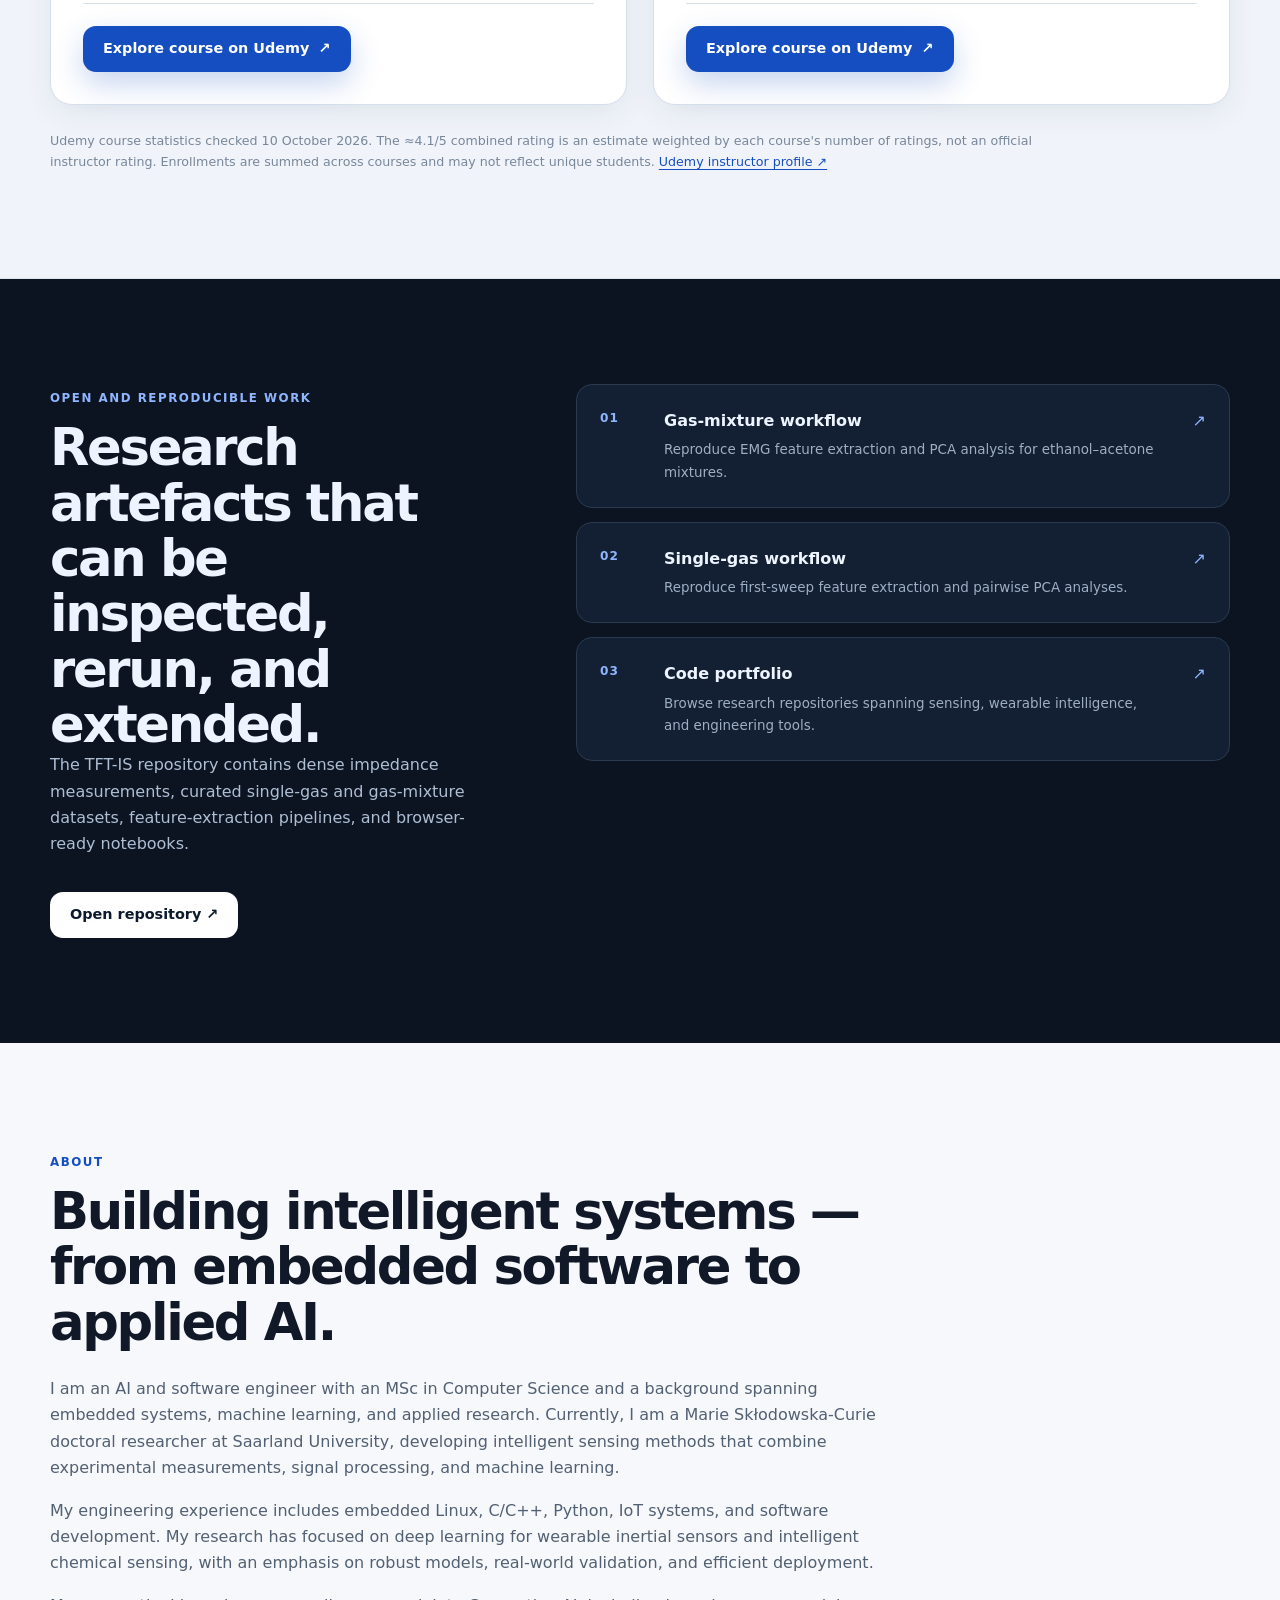
==== commit 820036de: "Add Raspberry Pi cluster journal publication" ====
--- a/index.html
+++ b/index.html
@@ -154,7 +154,7 @@
 <section aria-label="Research profile metrics" class="metrics-section">
 <div class="shell metrics-grid reveal">
 <div class="metric"><strong>2019+</strong><span>continuous research in sensor AI</span></div>
-<div class="metric"><strong>8</strong><span>accepted/published journal articles across sensor AI</span></div>
+<div class="metric"><strong>9</strong><span>accepted/published journal articles</span></div>
 <div class="metric"><strong>7</strong><span>first-author journal articles</span></div>
 <div class="metric"><strong>5+</strong><span>years in product engineering</span></div>
 </div>
@@ -341,10 +341,10 @@
 <div class="section-heading reveal">
 <div>
 <span class="kicker">Selected publications</span>
-<h2>A publication record spanning human-centred wearable intelligence and frequency-domain chemical sensing.</h2>
+<h2>Journal publications in wearable sensing, chemical sensing, and parallel computing.</h2>
 </div>
 <a class="button button-secondary" href="https://scholar.google.com/citations?user=wqW4TusAAAAJ&amp;hl=en" rel="noopener noreferrer" target="_blank">Full record on Scholar ↗</a>
-</div><form aria-label="Filter publications" class="explorer-controls enhanced-only" hidden="" id="publication-controls" role="search"><label class="explorer-query">Search publications<input autocomplete="off" id="pub-query" placeholder="Title, method, journal…" type="search"/></label><label>Topic<select id="pub-topic"><option value="">All topics</option><option value="chemical">Chemical sensing</option><option value="wearable">Wearable sensing</option></select></label><label>Year<select id="pub-year"><option value="">All years</option><option>2026</option><option>2024</option><option>2023</option><option>2022</option></select></label><button class="explorer-reset" type="reset">Reset</button><p class="explorer-count" id="pub-count" role="status"></p></form><p class="explorer-empty" hidden="" id="pub-empty">No publications match. Try a broader term or reset the filters.</p>
+</div><form aria-label="Filter publications" class="explorer-controls enhanced-only" hidden="" id="publication-controls" role="search"><label class="explorer-query">Search publications<input autocomplete="off" id="pub-query" placeholder="Title, method, journal…" type="search"/></label><label>Topic<select id="pub-topic"><option value="">All topics</option><option value="chemical">Chemical sensing</option><option value="wearable">Wearable sensing</option><option value="computing">Parallel computing</option></select></label><label>Year<select id="pub-year"><option value="">All years</option><option>2026</option><option>2024</option><option>2023</option><option>2022</option><option>2019</option></select></label><button class="explorer-reset" type="reset">Reset</button><p class="explorer-count" id="pub-count" role="status"></p></form><p class="explorer-empty" hidden="" id="pub-empty">No publications match. Try a broader term or reset the filters.</p>
 <div class="publication-group-heading reveal">
 <span>Current doctoral direction</span>
 <h3>Chemical sensing, food quality, and impedance spectroscopy</h3>
@@ -444,6 +444,21 @@
 <div class="pub-actions"><a href="https://doi.org/10.1109/LSENS.2021.3139947" rel="noopener noreferrer" target="_blank">Publisher</a></div>
 </div>
 <a aria-label="Open UltaNet journal publication" class="pub-link" href="https://doi.org/10.1109/LSENS.2021.3139947" rel="noopener noreferrer" target="_blank">↗</a>
+</article>
+</div>
+<div class="publication-group-heading reveal">
+<h3>Parallel computing</h3>
+</div>
+<div class="publication-list">
+<article class="publication-item reveal" data-topic="computing" data-year="2019" id="publication-raspberry-pi-beowulf">
+<div class="pub-year">2019</div>
+<div class="pub-body">
+<div class="pub-meta"><span>Journal of Advanced Research in Dynamical and Control Systems</span><span>Parallel computing</span></div>
+<h3>Performance Comparison of MPICH and MPI4py on Raspberry Pi-3B Beowulf Cluster</h3>
+<p>Compares MPICH and MPI4py for parallel workloads on a Raspberry Pi 3B cluster. Vol. 11, special issue 3, pp. 1766–1774.</p>
+<div class="pub-actions"><a href="https://arxiv.org/abs/1911.03709" rel="noopener noreferrer" target="_blank">arXiv copy</a></div>
+</div>
+<a aria-label="Open arXiv copy of the Raspberry Pi Beowulf cluster paper" class="pub-link" href="https://arxiv.org/abs/1911.03709" rel="noopener noreferrer" target="_blank">↗</a>
 </article>
 </div>
 </div>
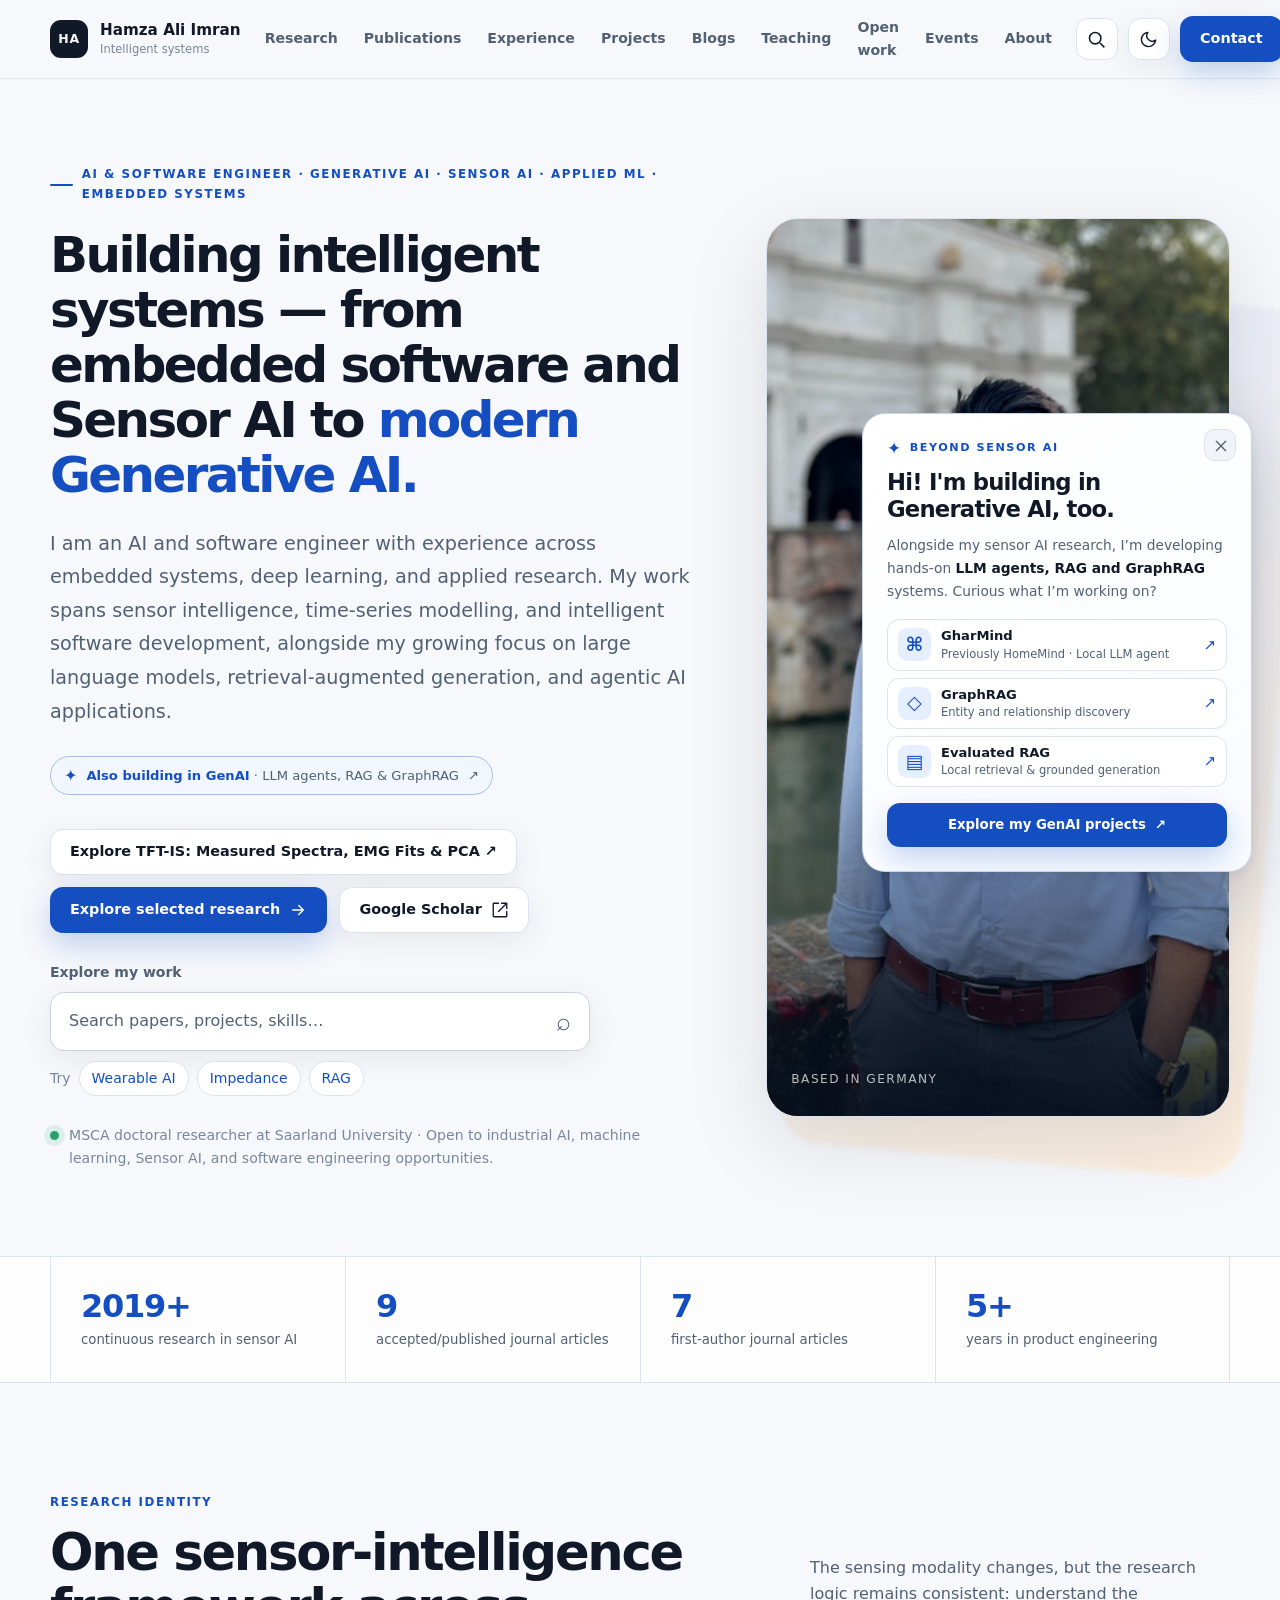
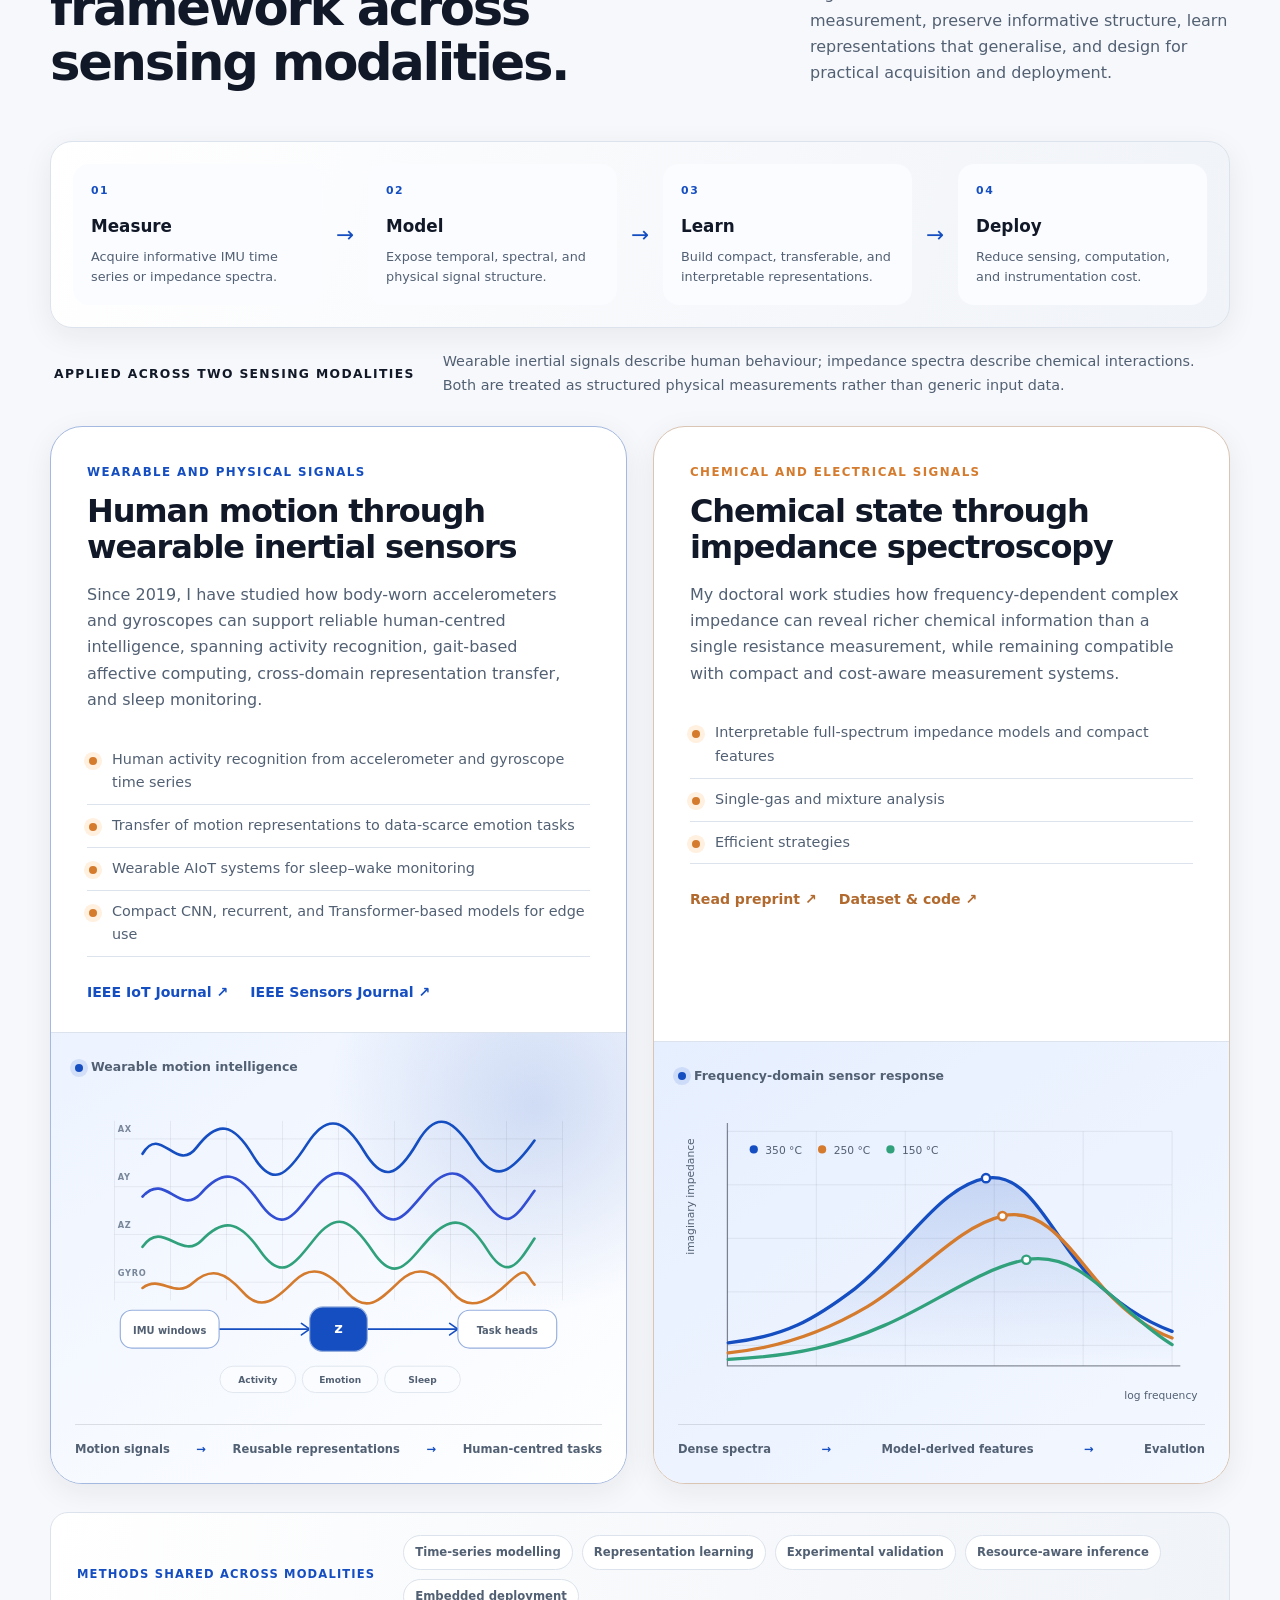
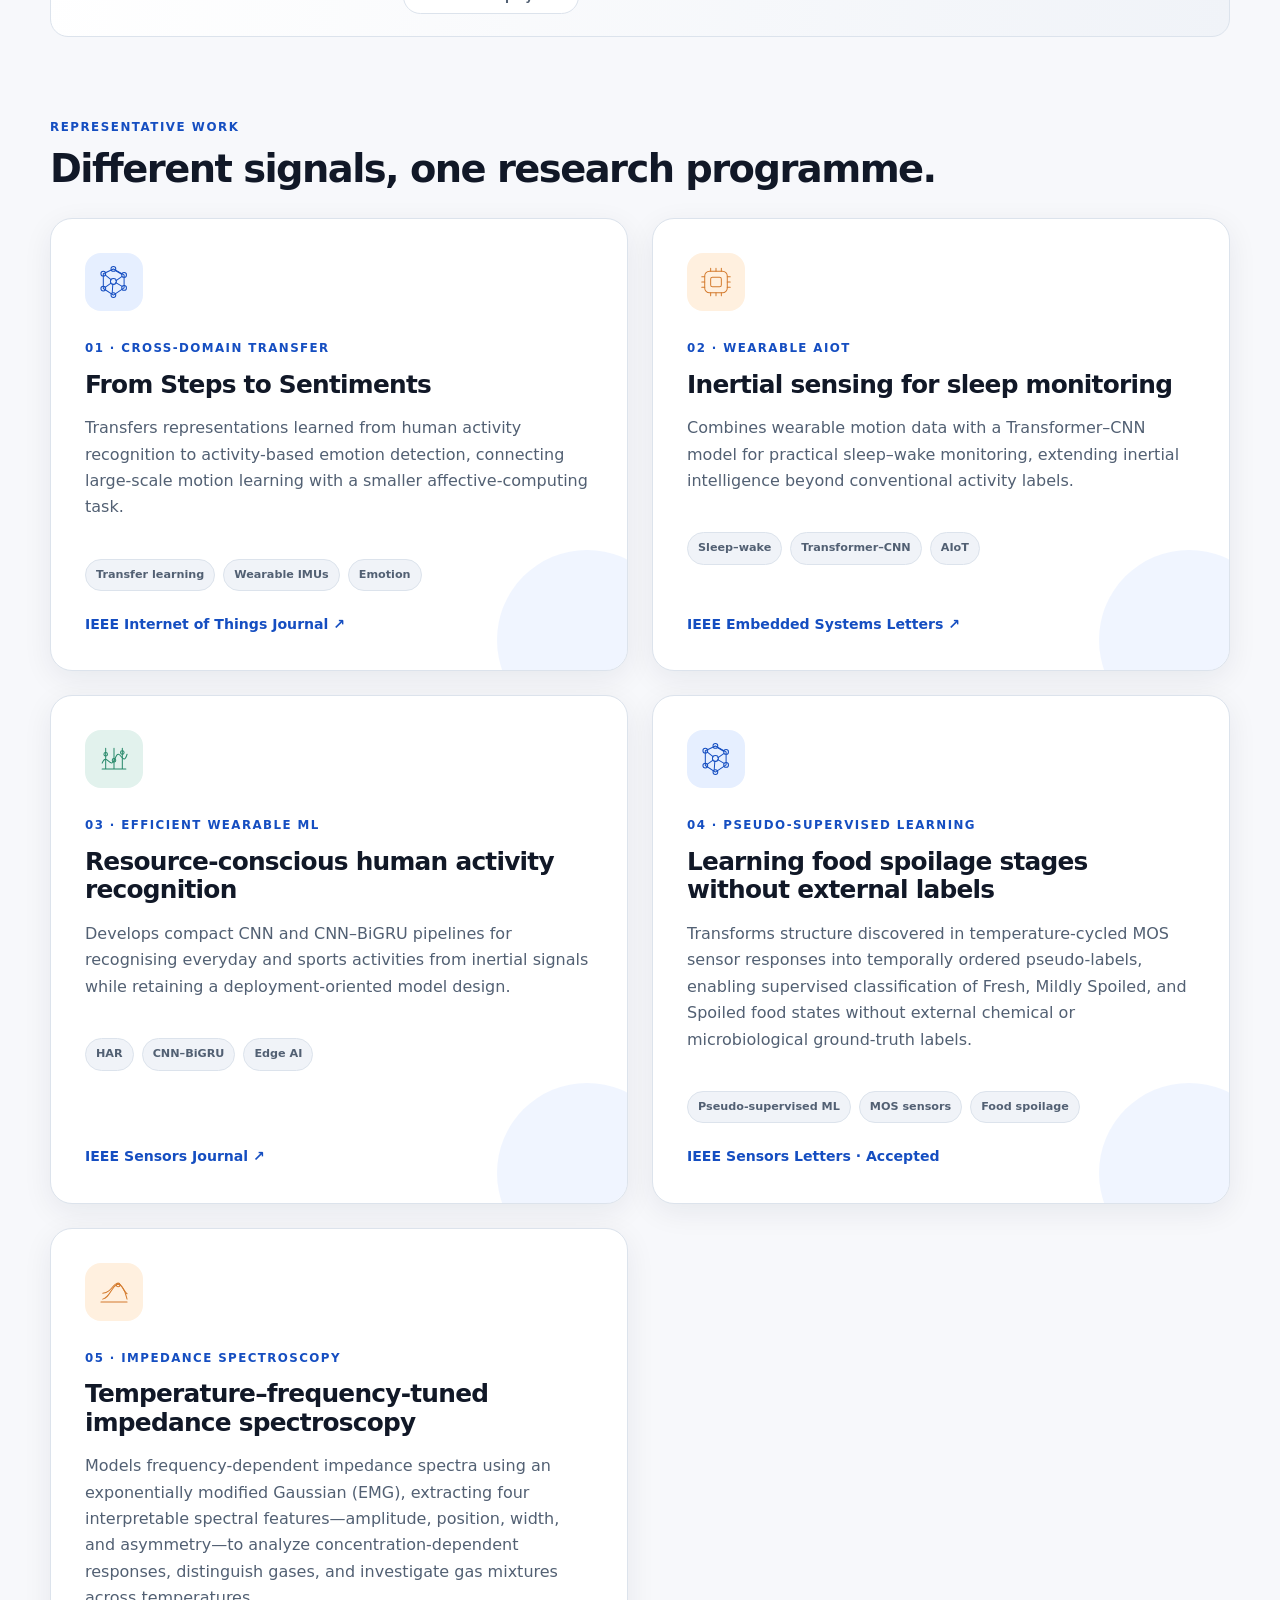
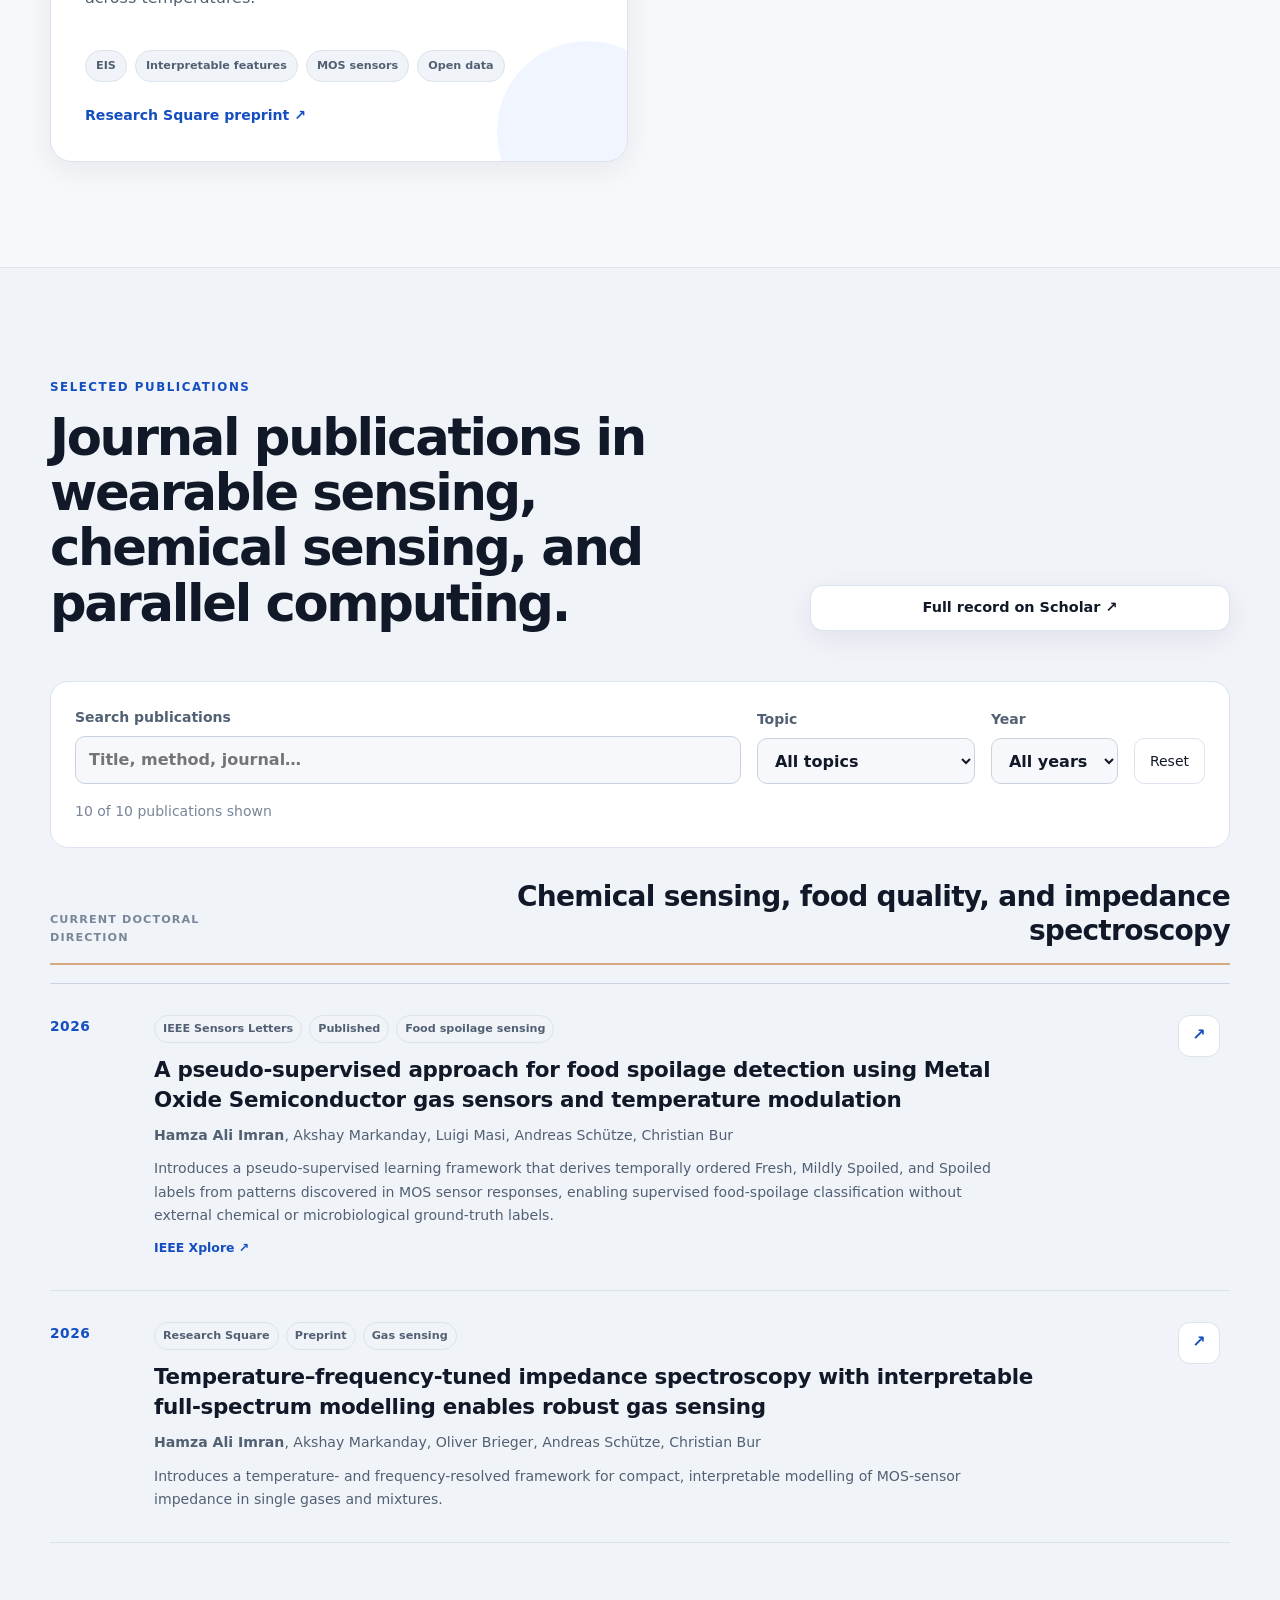
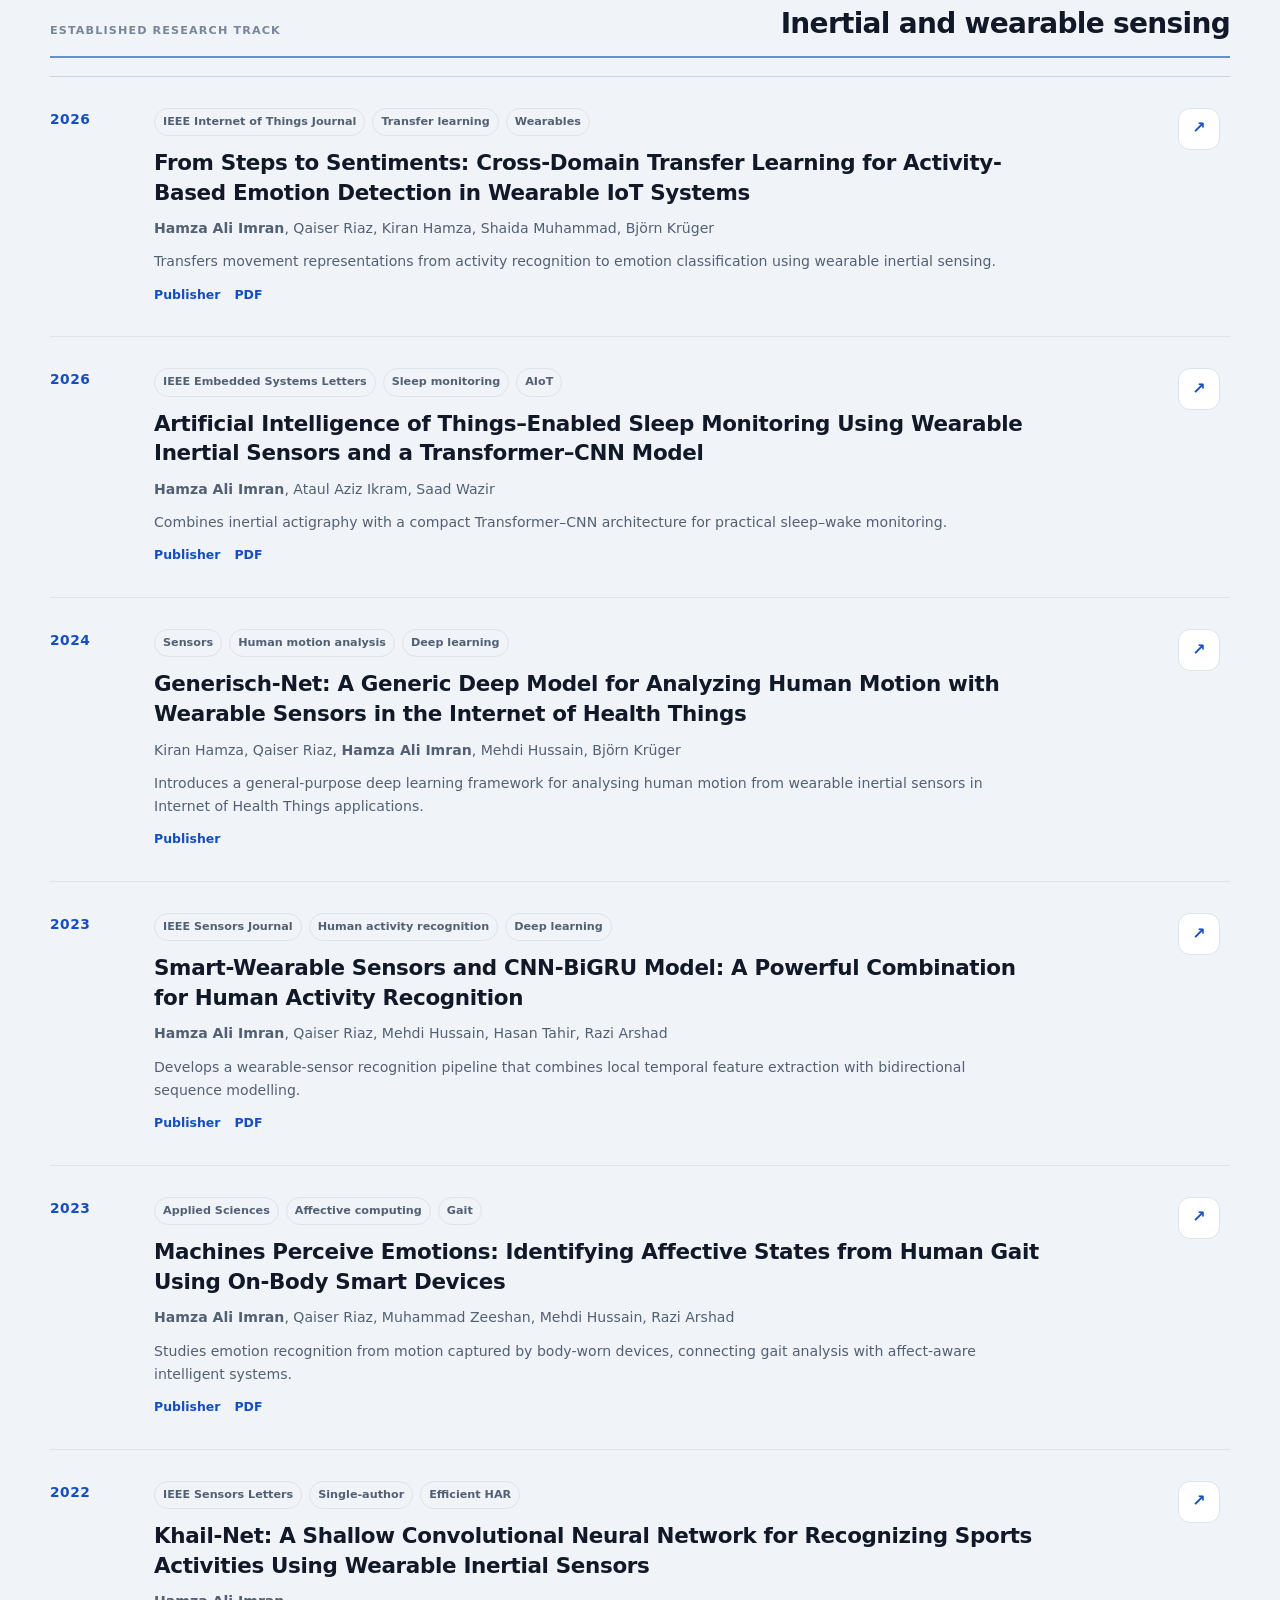
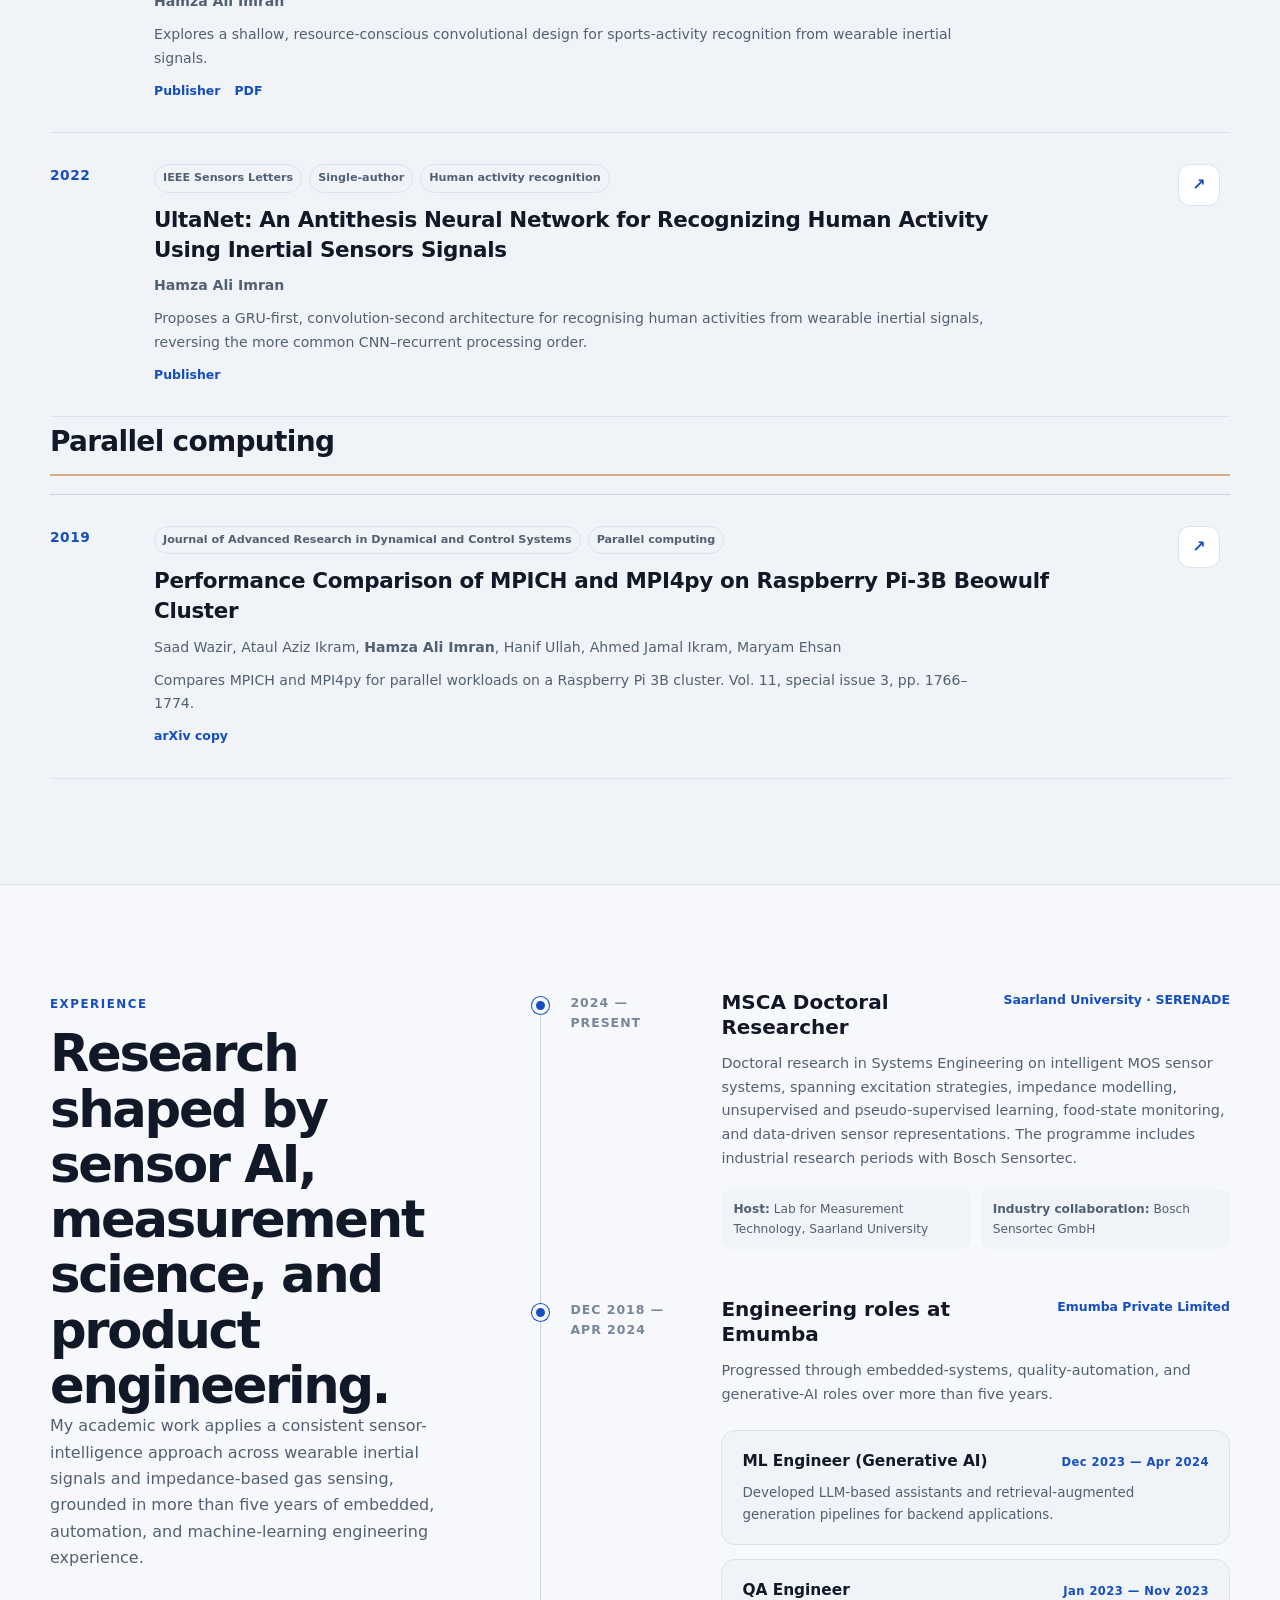
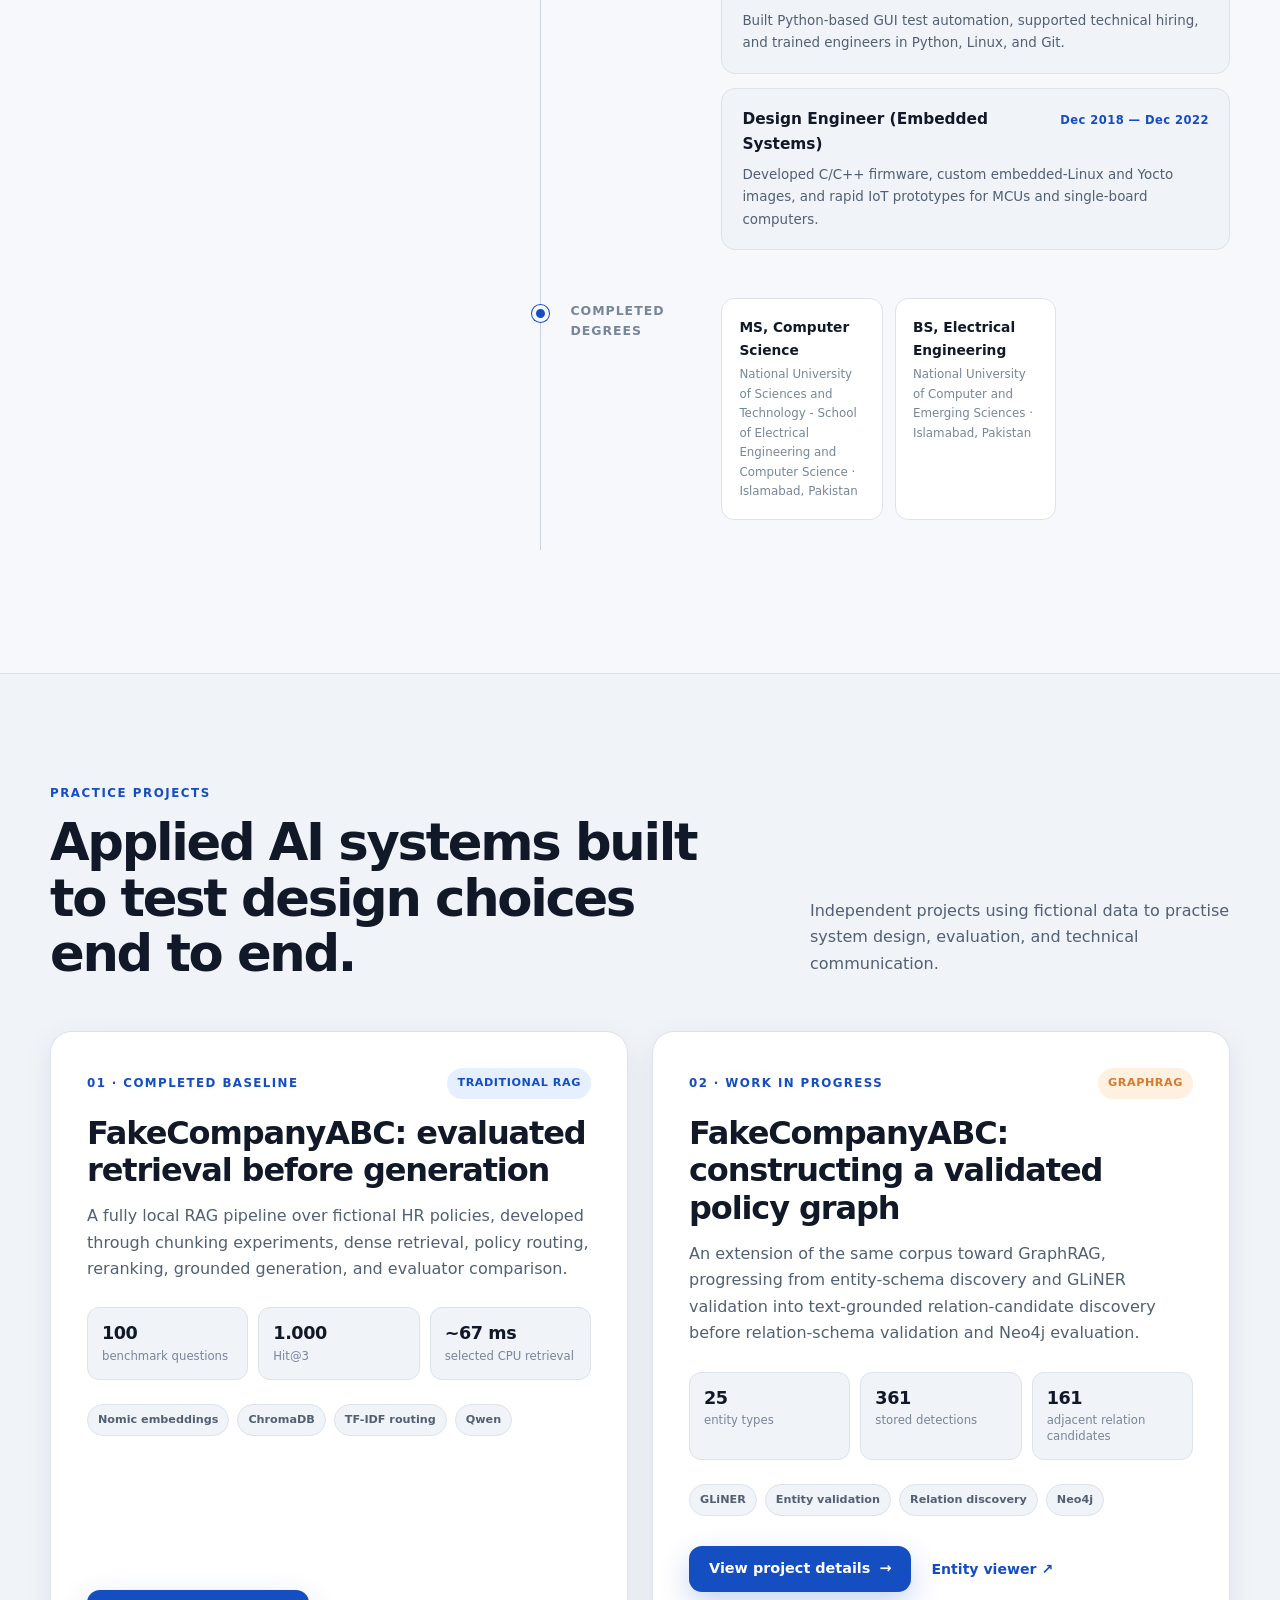
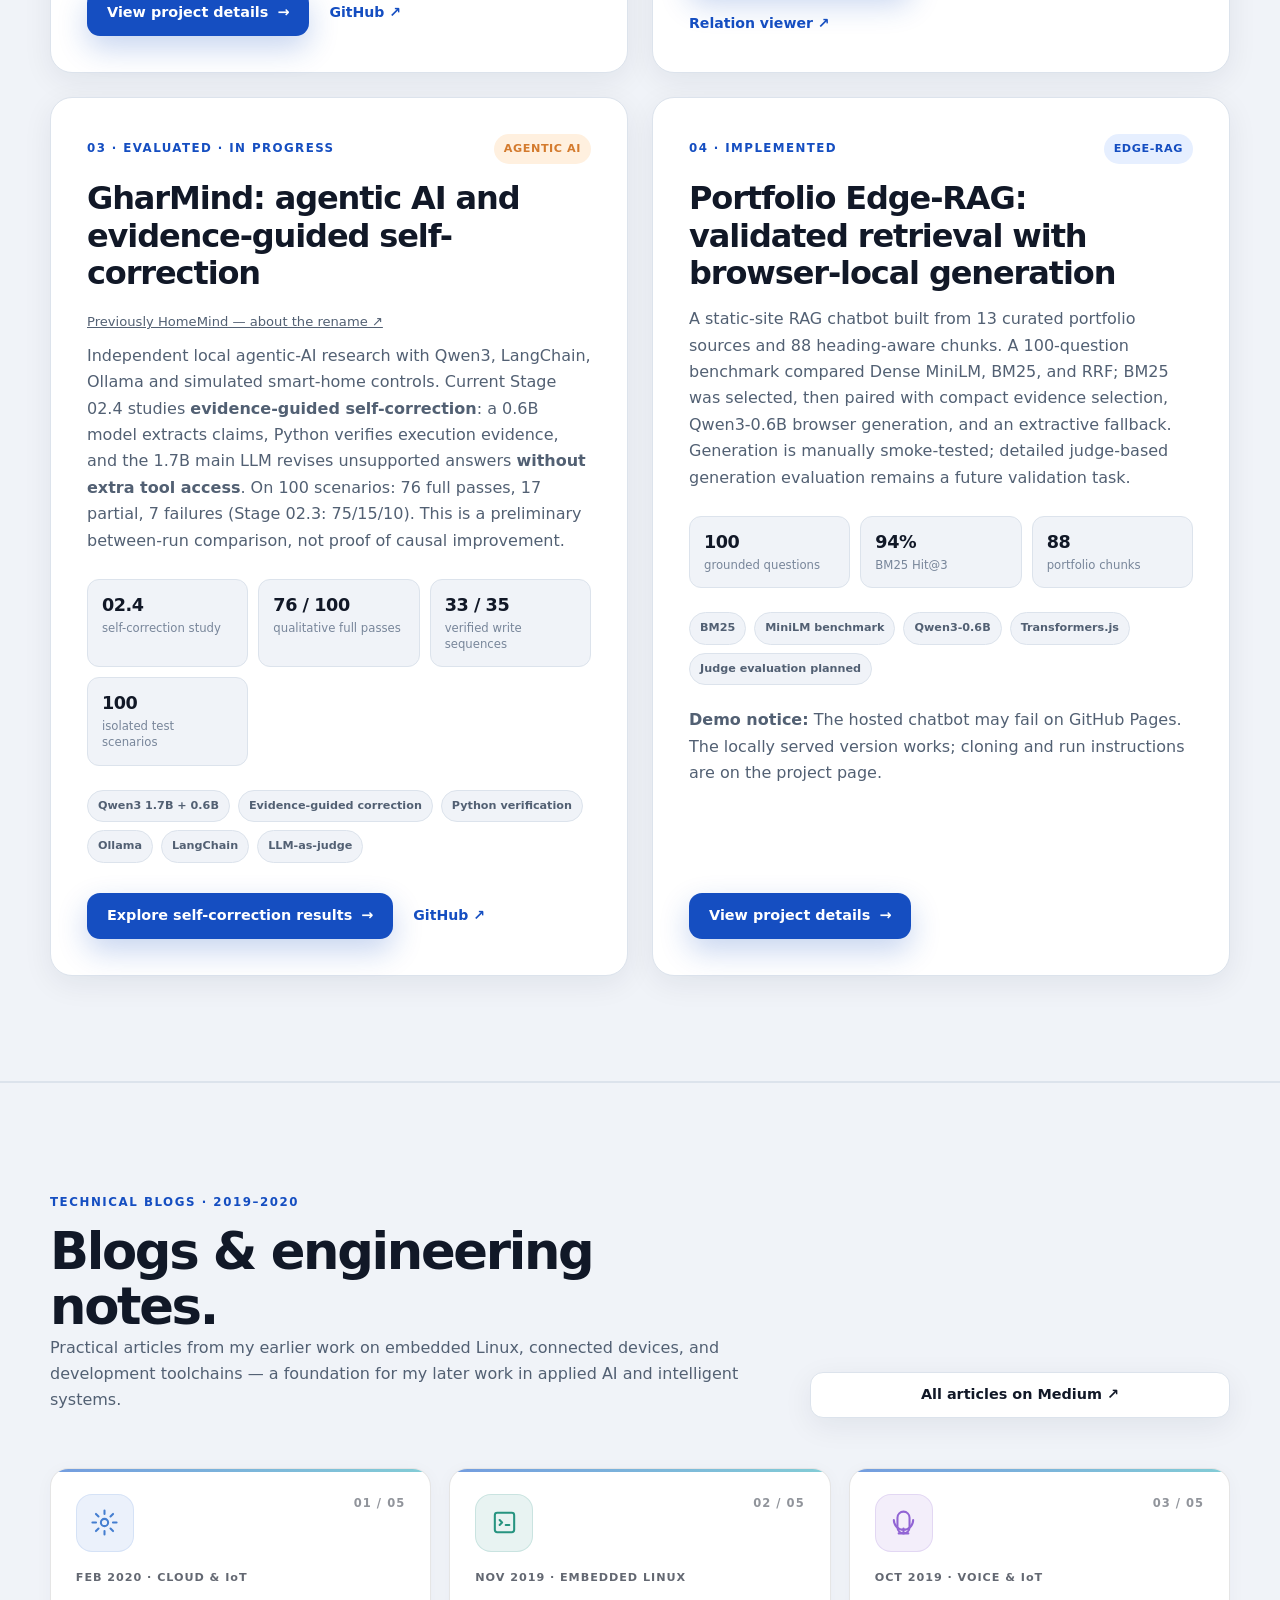
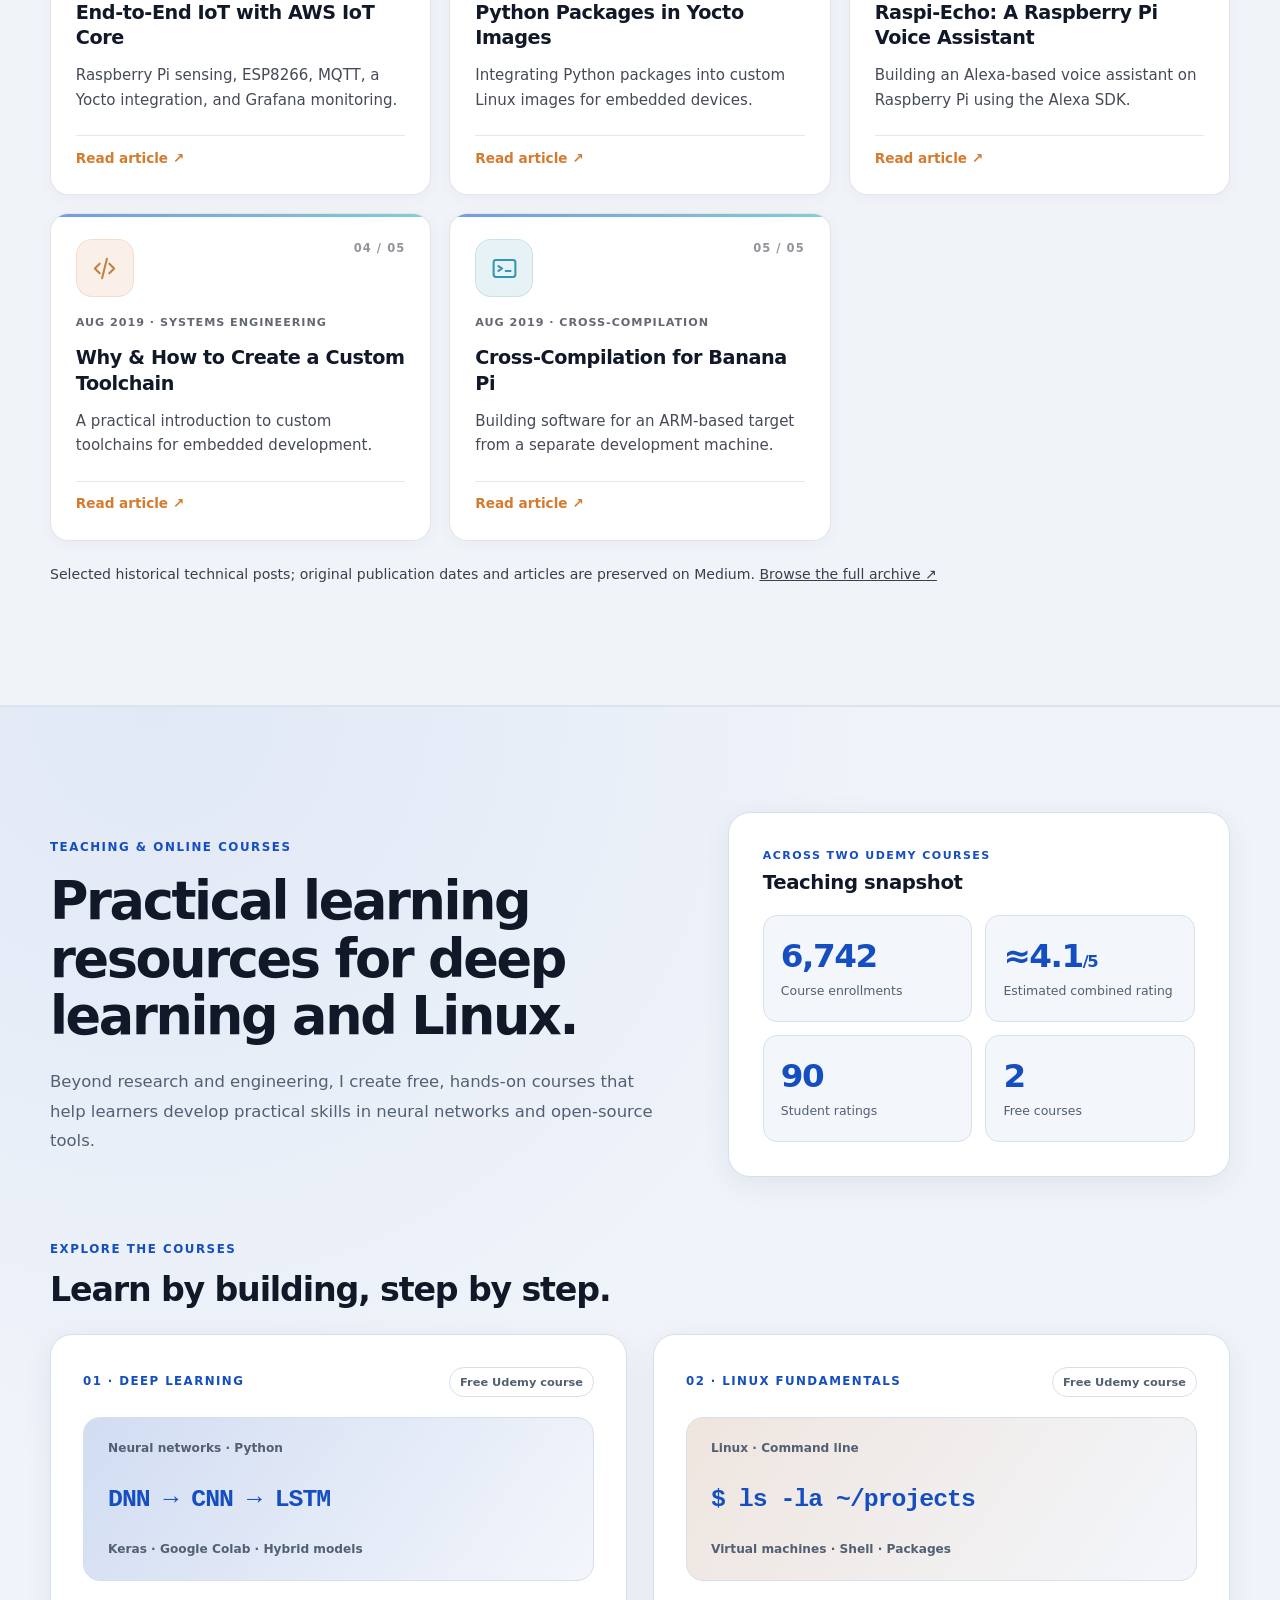
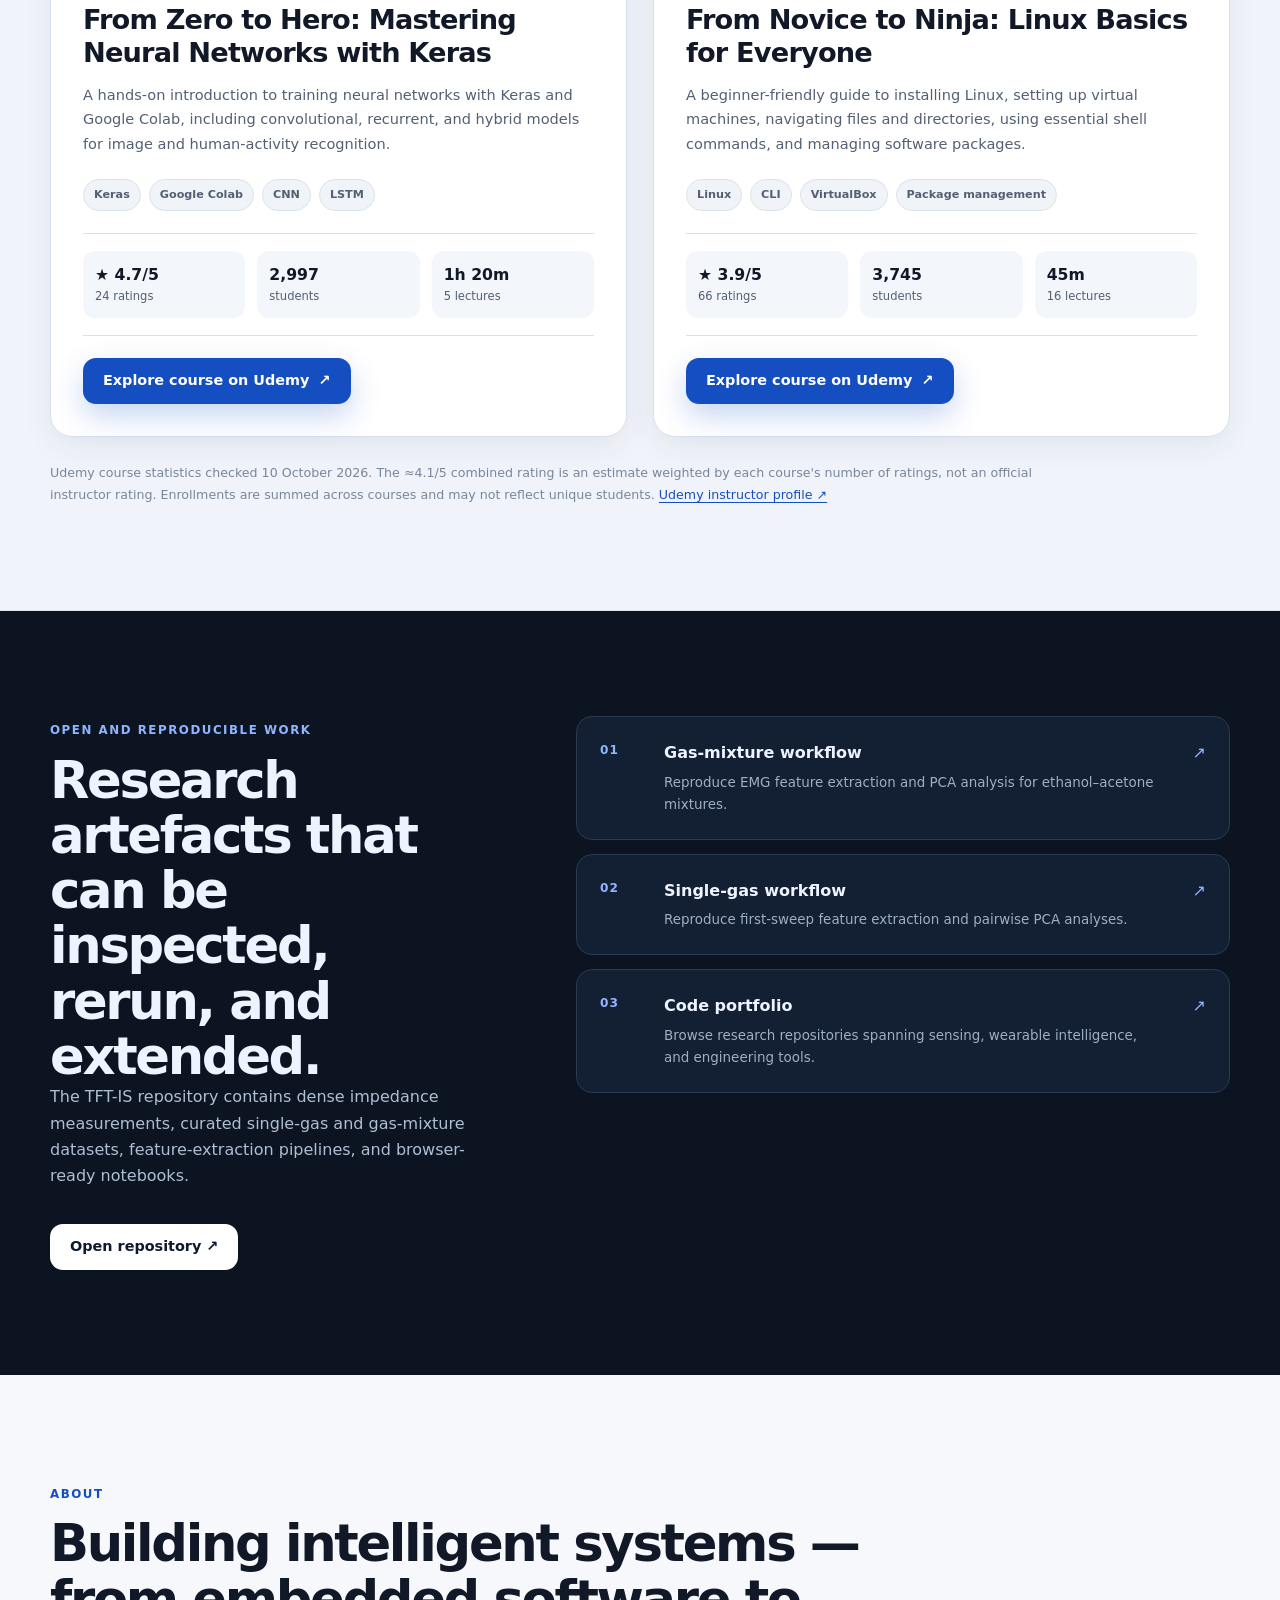
==== commit 5df33a34: "Show full author lists on publication cards" ====
--- a/index.html
+++ b/index.html
@@ -355,6 +355,7 @@
 <div class="pub-body">
 <div class="pub-meta"><span>IEEE Sensors Letters</span><span>Published</span><span>Food spoilage sensing</span></div>
 <h3>A pseudo-supervised approach for food spoilage detection using Metal Oxide Semiconductor gas sensors and temperature modulation</h3>
+<p class="pub-authors"><strong>Hamza Ali Imran</strong>, Akshay Markanday, Luigi Masi, Andreas Schütze, Christian Bur</p>
 <p>Introduces a pseudo-supervised learning framework that derives temporally ordered Fresh, Mildly Spoiled, and Spoiled labels from patterns discovered in MOS sensor responses, enabling supervised food-spoilage classification without external chemical or microbiological ground-truth labels.</p>
 <div class="pub-actions"><a href="https://doi.org/10.1109/LSENS.2026.3740177" target="_blank" rel="noopener noreferrer">IEEE Xplore ↗</a></div>
 </div>
@@ -365,6 +366,7 @@
 <div class="pub-body">
 <div class="pub-meta"><span>Research Square</span><span>Preprint</span><span>Gas sensing</span></div>
 <h3>Temperature–frequency-tuned impedance spectroscopy with interpretable full-spectrum modelling enables robust gas sensing</h3>
+<p class="pub-authors"><strong>Hamza Ali Imran</strong>, Akshay Markanday, Oliver Brieger, Andreas Schütze, Christian Bur</p>
 <p>Introduces a temperature- and frequency-resolved framework for compact, interpretable modelling of MOS-sensor impedance in single gases and mixtures.</p>
 </div>
 <a aria-label="Open TFT-IS preprint" class="pub-link" href="https://doi.org/10.21203/rs.3.rs-10238401/v1" rel="noopener noreferrer" target="_blank">↗</a>
@@ -380,6 +382,7 @@
 <div class="pub-body">
 <div class="pub-meta"><span>IEEE Internet of Things Journal</span><span>Transfer learning</span><span>Wearables</span></div>
 <h3>From Steps to Sentiments: Cross-Domain Transfer Learning for Activity-Based Emotion Detection in Wearable IoT Systems</h3>
+<p class="pub-authors"><strong>Hamza Ali Imran</strong>, Qaiser Riaz, Kiran Hamza, Shaida Muhammad, Björn Krüger</p>
 <p>Transfers movement representations from activity recognition to emotion classification using wearable inertial sensing.</p>
 <div class="pub-actions"><a href="https://ieeexplore.ieee.org/document/11404152" rel="noopener noreferrer" target="_blank">Publisher</a><a href="https://engrhamzaaliimran.github.io/pdf/HARtoEmotionsTL.pdf">PDF</a></div>
 </div>
@@ -390,6 +393,7 @@
 <div class="pub-body">
 <div class="pub-meta"><span>IEEE Embedded Systems Letters</span><span>Sleep monitoring</span><span>AIoT</span></div>
 <h3>Artificial Intelligence of Things–Enabled Sleep Monitoring Using Wearable Inertial Sensors and a Transformer–CNN Model</h3>
+<p class="pub-authors"><strong>Hamza Ali Imran</strong>, Ataul Aziz Ikram, Saad Wazir</p>
 <p>Combines inertial actigraphy with a compact Transformer–CNN architecture for practical sleep–wake monitoring.</p>
 <div class="pub-actions"><a href="https://ieeexplore.ieee.org/document/11525409" rel="noopener noreferrer" target="_blank">Publisher</a><a href="https://engrhamzaaliimran.github.io/pdf/ESL_Neendh-T_priprint.pdf">PDF</a></div>
 </div>
@@ -400,6 +404,7 @@
 <div class="pub-body">
 <div class="pub-meta"><span>Sensors</span><span>Human motion analysis</span><span>Deep learning</span></div>
 <h3>Generisch-Net: A Generic Deep Model for Analyzing Human Motion with Wearable Sensors in the Internet of Health Things</h3>
+<p class="pub-authors">Kiran Hamza, Qaiser Riaz, <strong>Hamza Ali Imran</strong>, Mehdi Hussain, Björn Krüger</p>
 <p>Introduces a general-purpose deep learning framework for analysing human motion from wearable inertial sensors in Internet of Health Things applications.</p>
 <div class="pub-actions"><a href="https://www.mdpi.com/1424-8220/24/19/6167" rel="noopener noreferrer" target="_blank">Publisher</a></div>
 </div>
@@ -410,6 +415,7 @@
 <div class="pub-body">
 <div class="pub-meta"><span>IEEE Sensors Journal</span><span>Human activity recognition</span><span>Deep learning</span></div>
 <h3>Smart-Wearable Sensors and CNN-BiGRU Model: A Powerful Combination for Human Activity Recognition</h3>
+<p class="pub-authors"><strong>Hamza Ali Imran</strong>, Qaiser Riaz, Mehdi Hussain, Hasan Tahir, Razi Arshad</p>
 <p>Develops a wearable-sensor recognition pipeline that combines local temporal feature extraction with bidirectional sequence modelling.</p>
 <div class="pub-actions"><a href="https://ieeexplore.ieee.org/document/10348511" rel="noopener noreferrer" target="_blank">Publisher</a><a href="https://engrhamzaaliimran.github.io/pdf/Smart-Wearable_Sensors_and_CNN-BiGRU_Model_A_Powerful_Combination_for_Human_Activity_Recognition.pdf">PDF</a></div>
 </div>
@@ -420,6 +426,7 @@
 <div class="pub-body">
 <div class="pub-meta"><span>Applied Sciences</span><span>Affective computing</span><span>Gait</span></div>
 <h3>Machines Perceive Emotions: Identifying Affective States from Human Gait Using On-Body Smart Devices</h3>
+<p class="pub-authors"><strong>Hamza Ali Imran</strong>, Qaiser Riaz, Muhammad Zeeshan, Mehdi Hussain, Razi Arshad</p>
 <p>Studies emotion recognition from motion captured by body-worn devices, connecting gait analysis with affect-aware intelligent systems.</p>
 <div class="pub-actions"><a href="https://www.mdpi.com/2076-3417/13/8/4728" rel="noopener noreferrer" target="_blank">Publisher</a><a href="https://engrhamzaaliimran.github.io/pdf/applsci-13-04728-v2.pdf">PDF</a></div>
 </div>
@@ -430,6 +437,7 @@
 <div class="pub-body">
 <div class="pub-meta"><span>IEEE Sensors Letters</span><span>Single-author</span><span>Efficient HAR</span></div>
 <h3>Khail-Net: A Shallow Convolutional Neural Network for Recognizing Sports Activities Using Wearable Inertial Sensors</h3>
+<p class="pub-authors"><strong>Hamza Ali Imran</strong></p>
 <p>Explores a shallow, resource-conscious convolutional design for sports-activity recognition from wearable inertial signals.</p>
 <div class="pub-actions"><a href="https://ieeexplore.ieee.org/document/9852659" rel="noopener noreferrer" target="_blank">Publisher</a><a href="https://engrhamzaaliimran.github.io/pdf/khail-Net.pdf">PDF</a></div>
 </div>
@@ -440,6 +448,7 @@
 <div class="pub-body">
 <div class="pub-meta"><span>IEEE Sensors Letters</span><span>Single-author</span><span>Human activity recognition</span></div>
 <h3>UltaNet: An Antithesis Neural Network for Recognizing Human Activity Using Inertial Sensors Signals</h3>
+<p class="pub-authors"><strong>Hamza Ali Imran</strong></p>
 <p>Proposes a GRU-first, convolution-second architecture for recognising human activities from wearable inertial signals, reversing the more common CNN–recurrent processing order.</p>
 <div class="pub-actions"><a href="https://doi.org/10.1109/LSENS.2021.3139947" rel="noopener noreferrer" target="_blank">Publisher</a></div>
 </div>
@@ -455,6 +464,7 @@
 <div class="pub-body">
 <div class="pub-meta"><span>Journal of Advanced Research in Dynamical and Control Systems</span><span>Parallel computing</span></div>
 <h3>Performance Comparison of MPICH and MPI4py on Raspberry Pi-3B Beowulf Cluster</h3>
+<p class="pub-authors">Saad Wazir, Ataul Aziz Ikram, <strong>Hamza Ali Imran</strong>, Hanif Ullah, Ahmed Jamal Ikram, Maryam Ehsan</p>
 <p>Compares MPICH and MPI4py for parallel workloads on a Raspberry Pi 3B cluster. Vol. 11, special issue 3, pp. 1766–1774.</p>
 <div class="pub-actions"><a href="https://arxiv.org/abs/1911.03709" rel="noopener noreferrer" target="_blank">arXiv copy</a></div>
 </div>
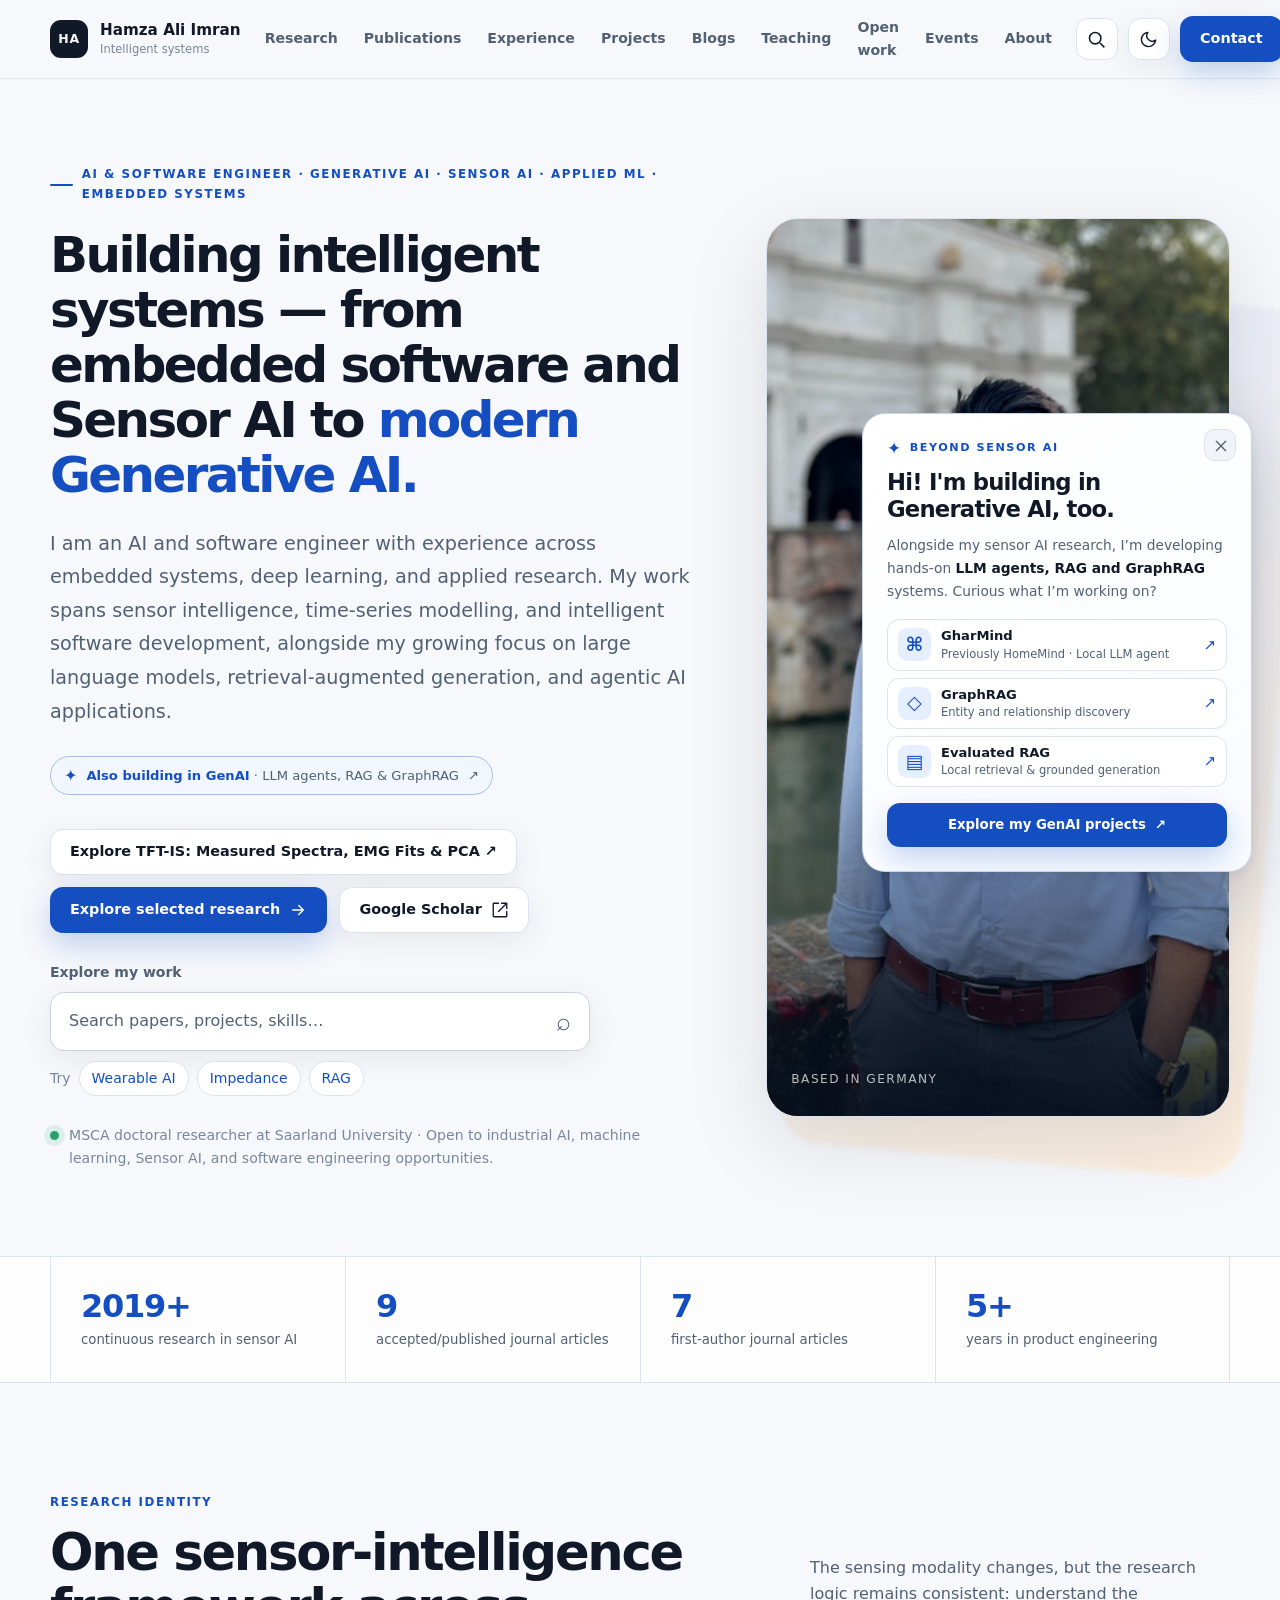
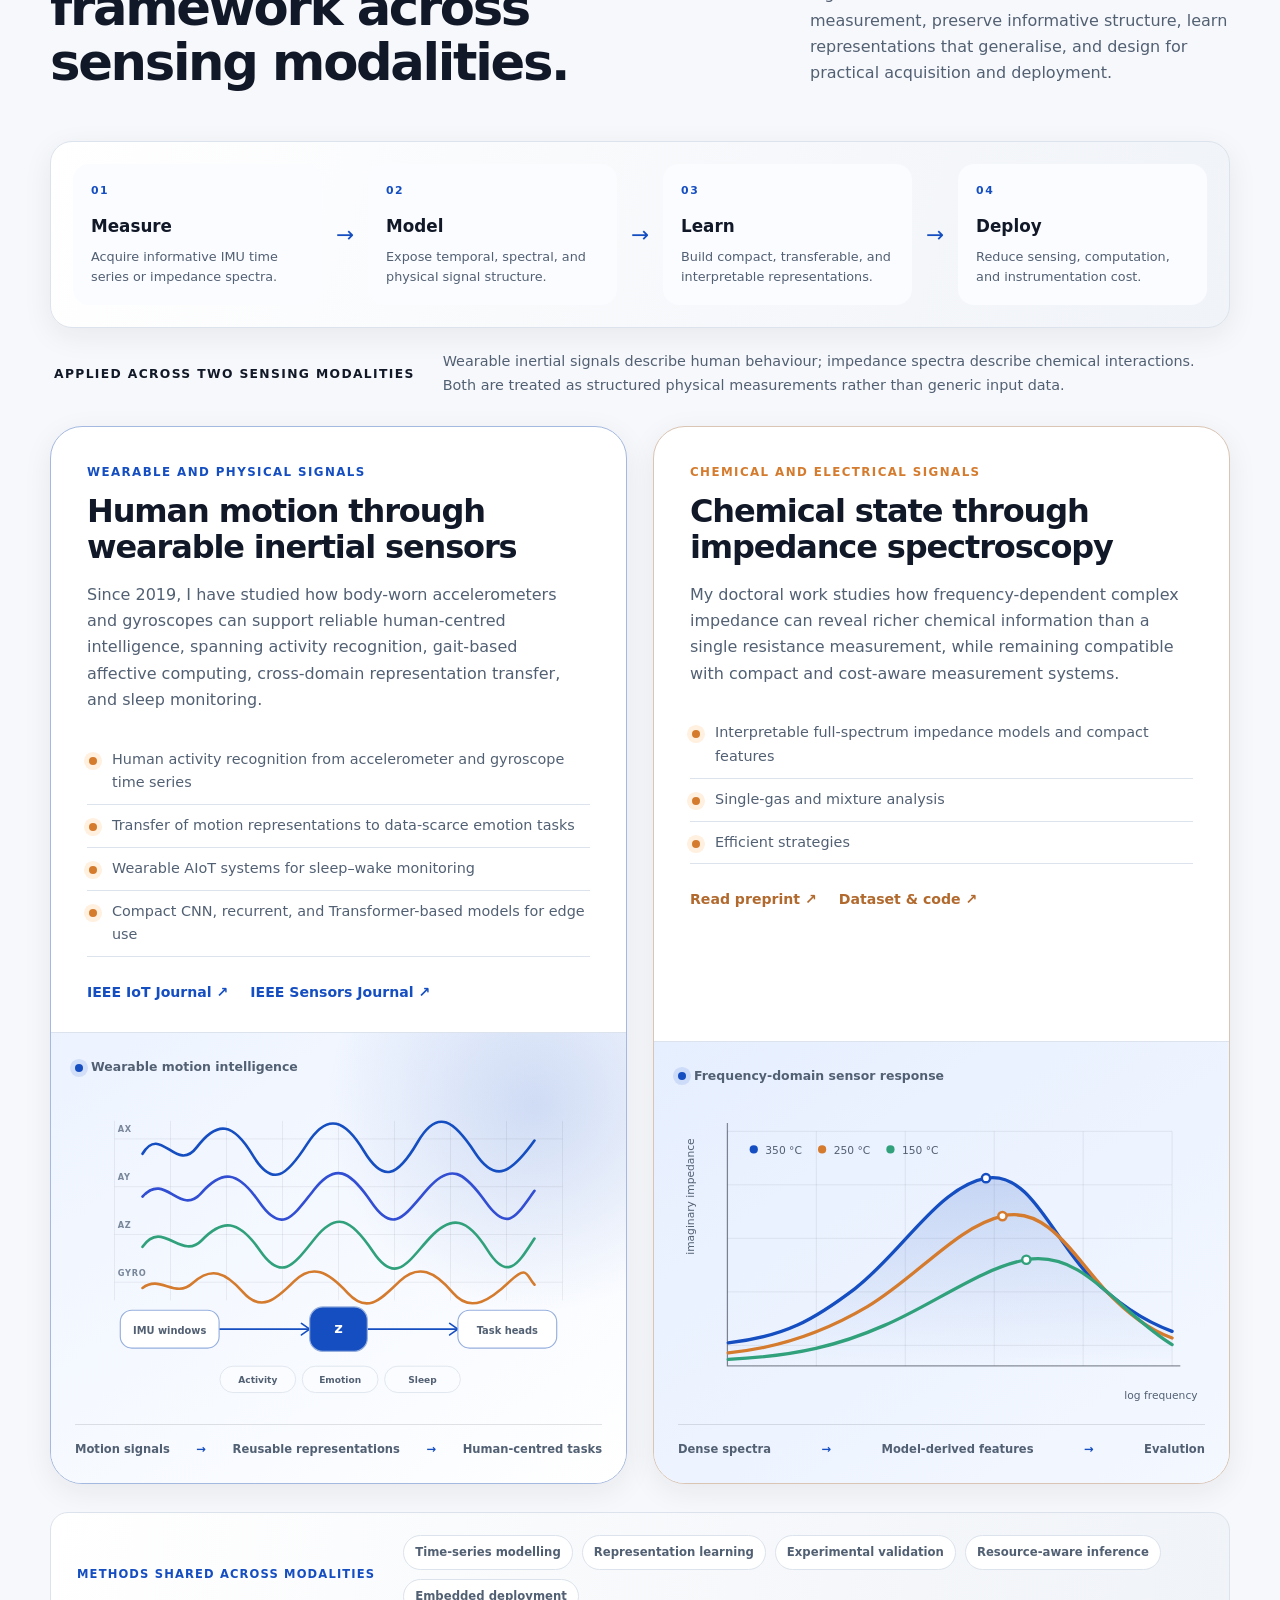
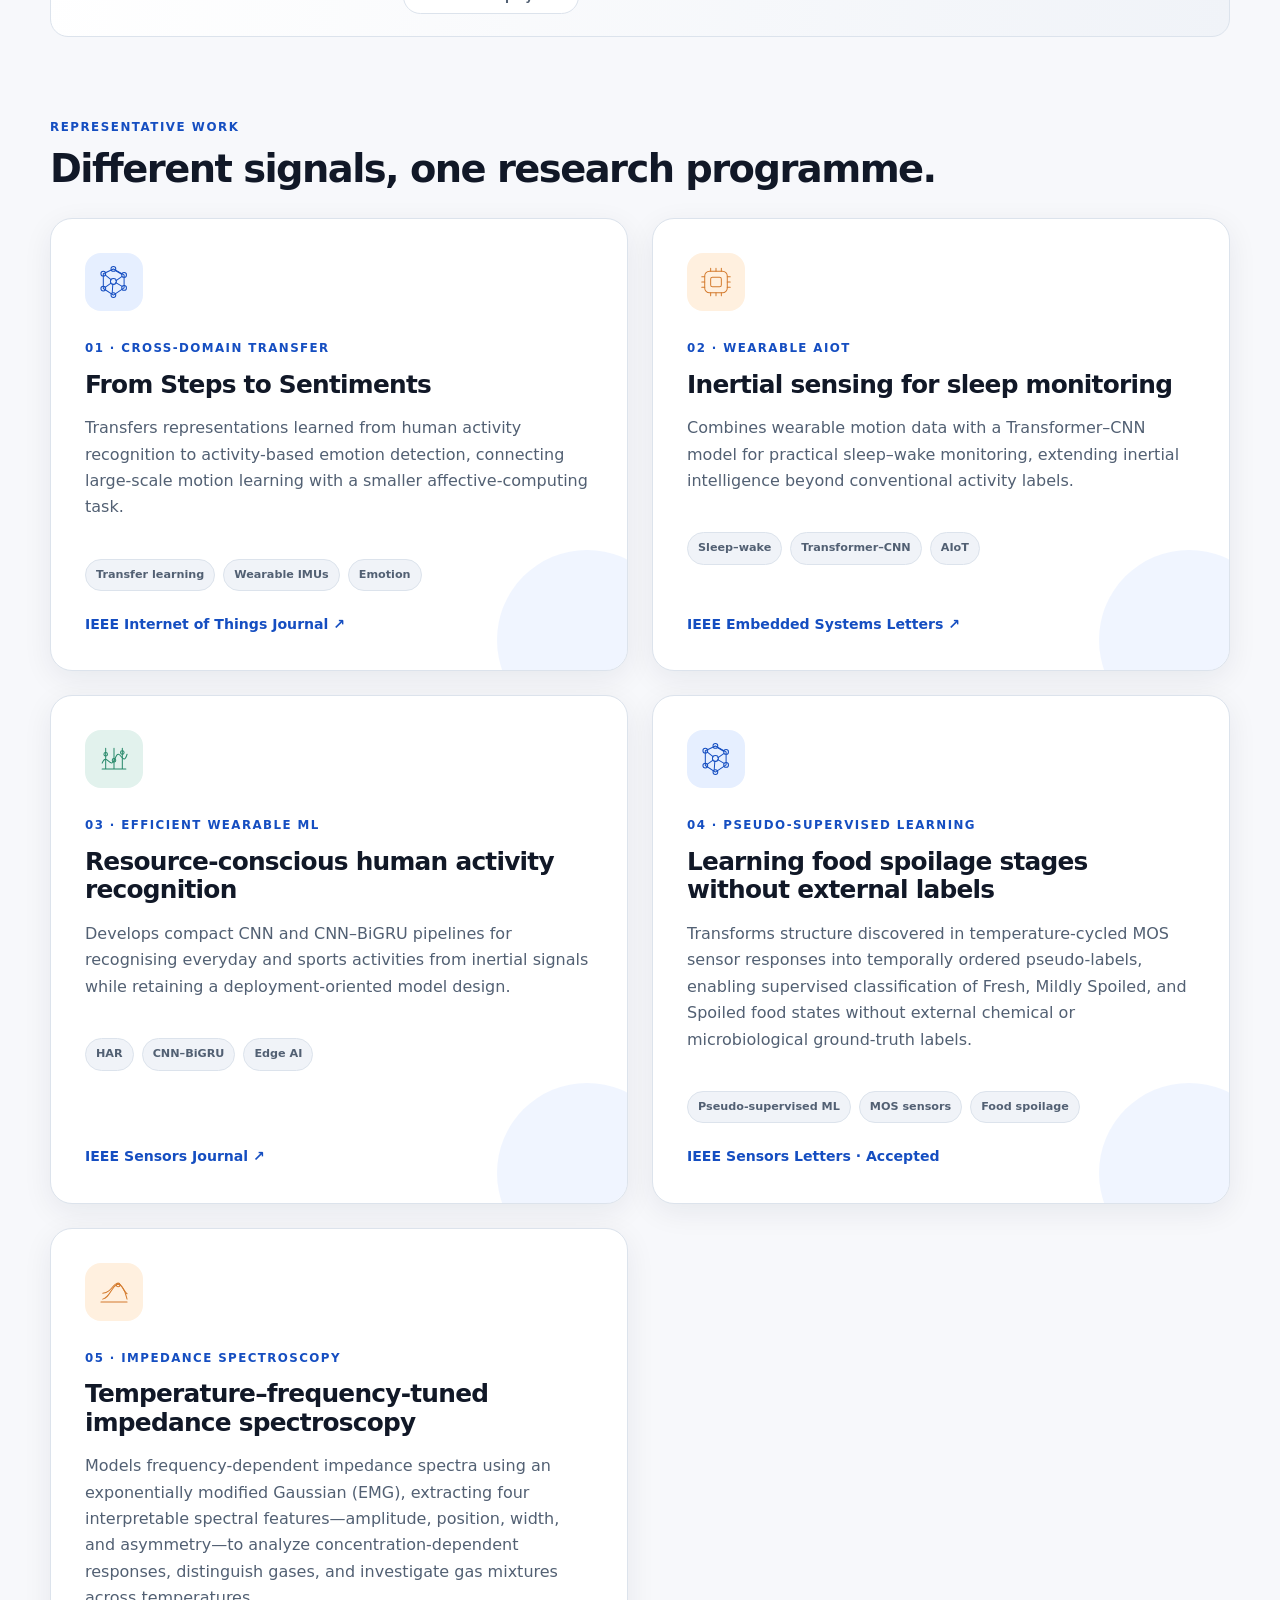
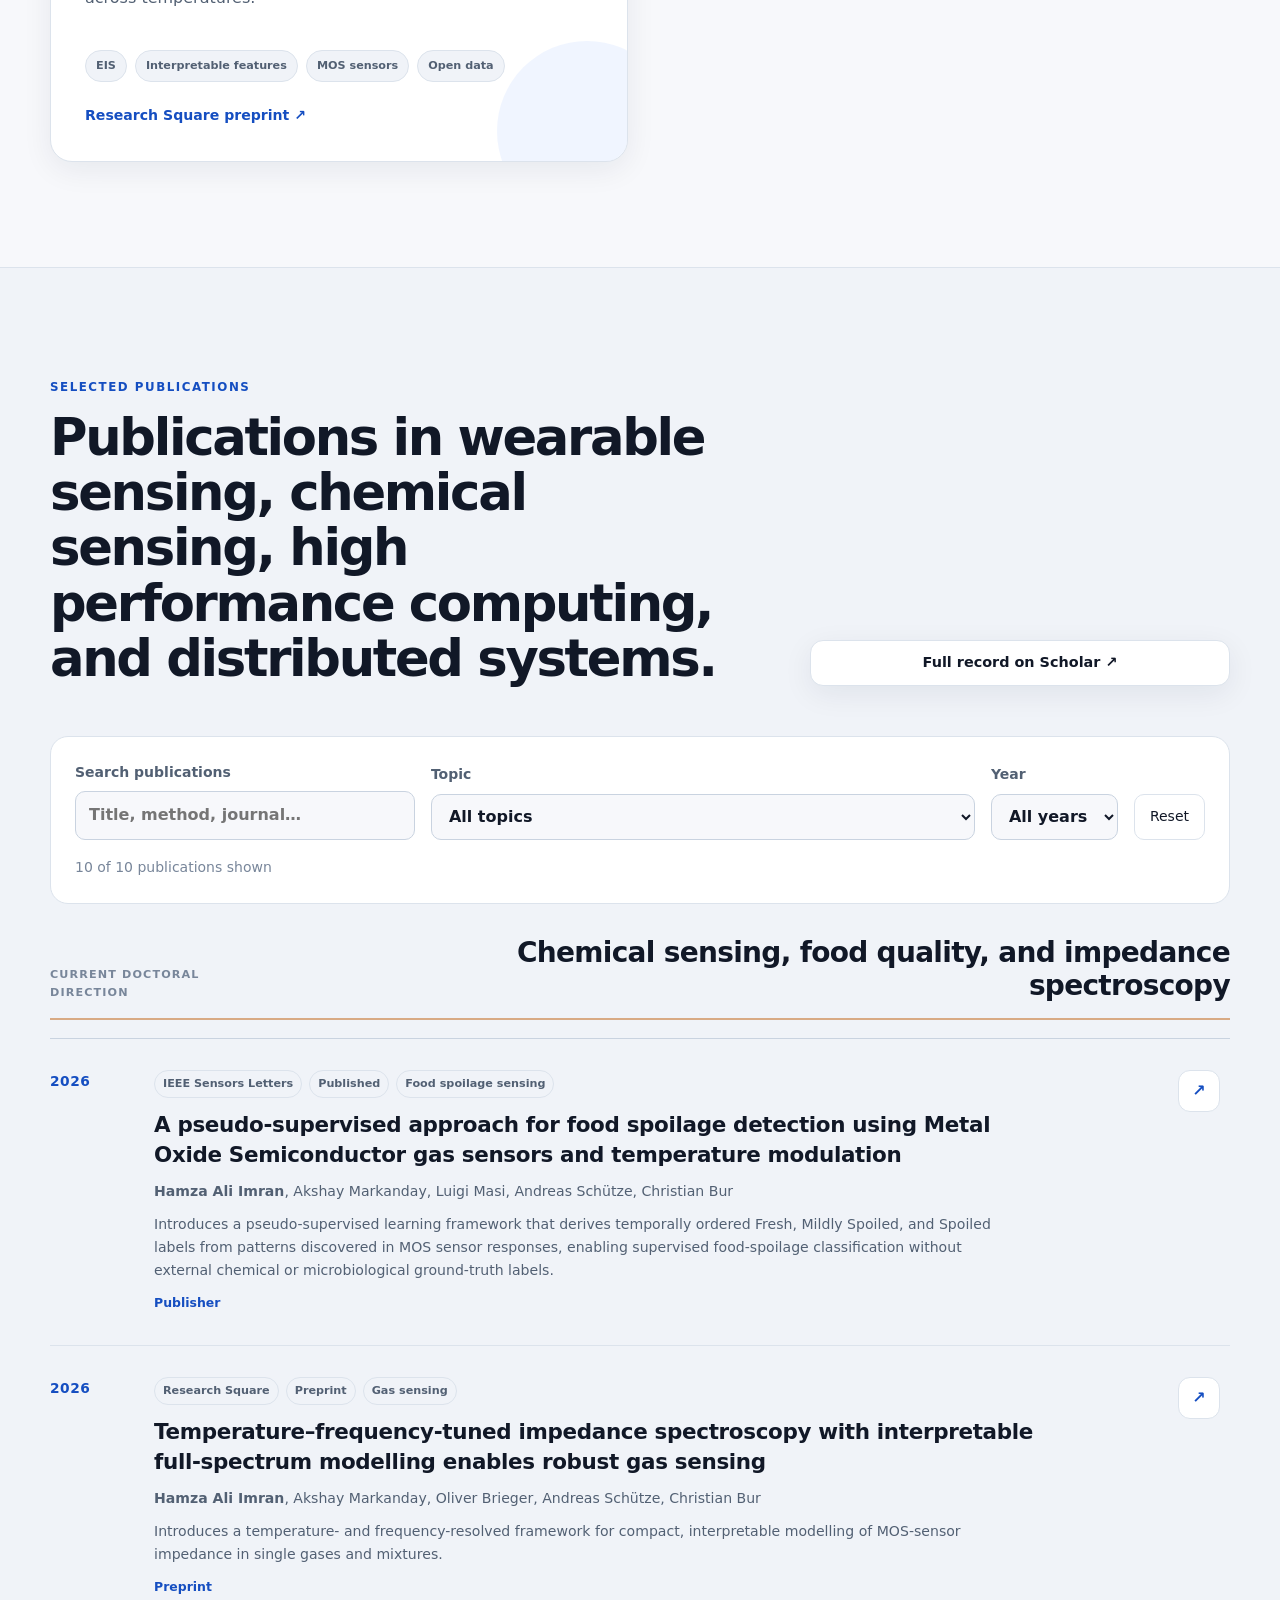
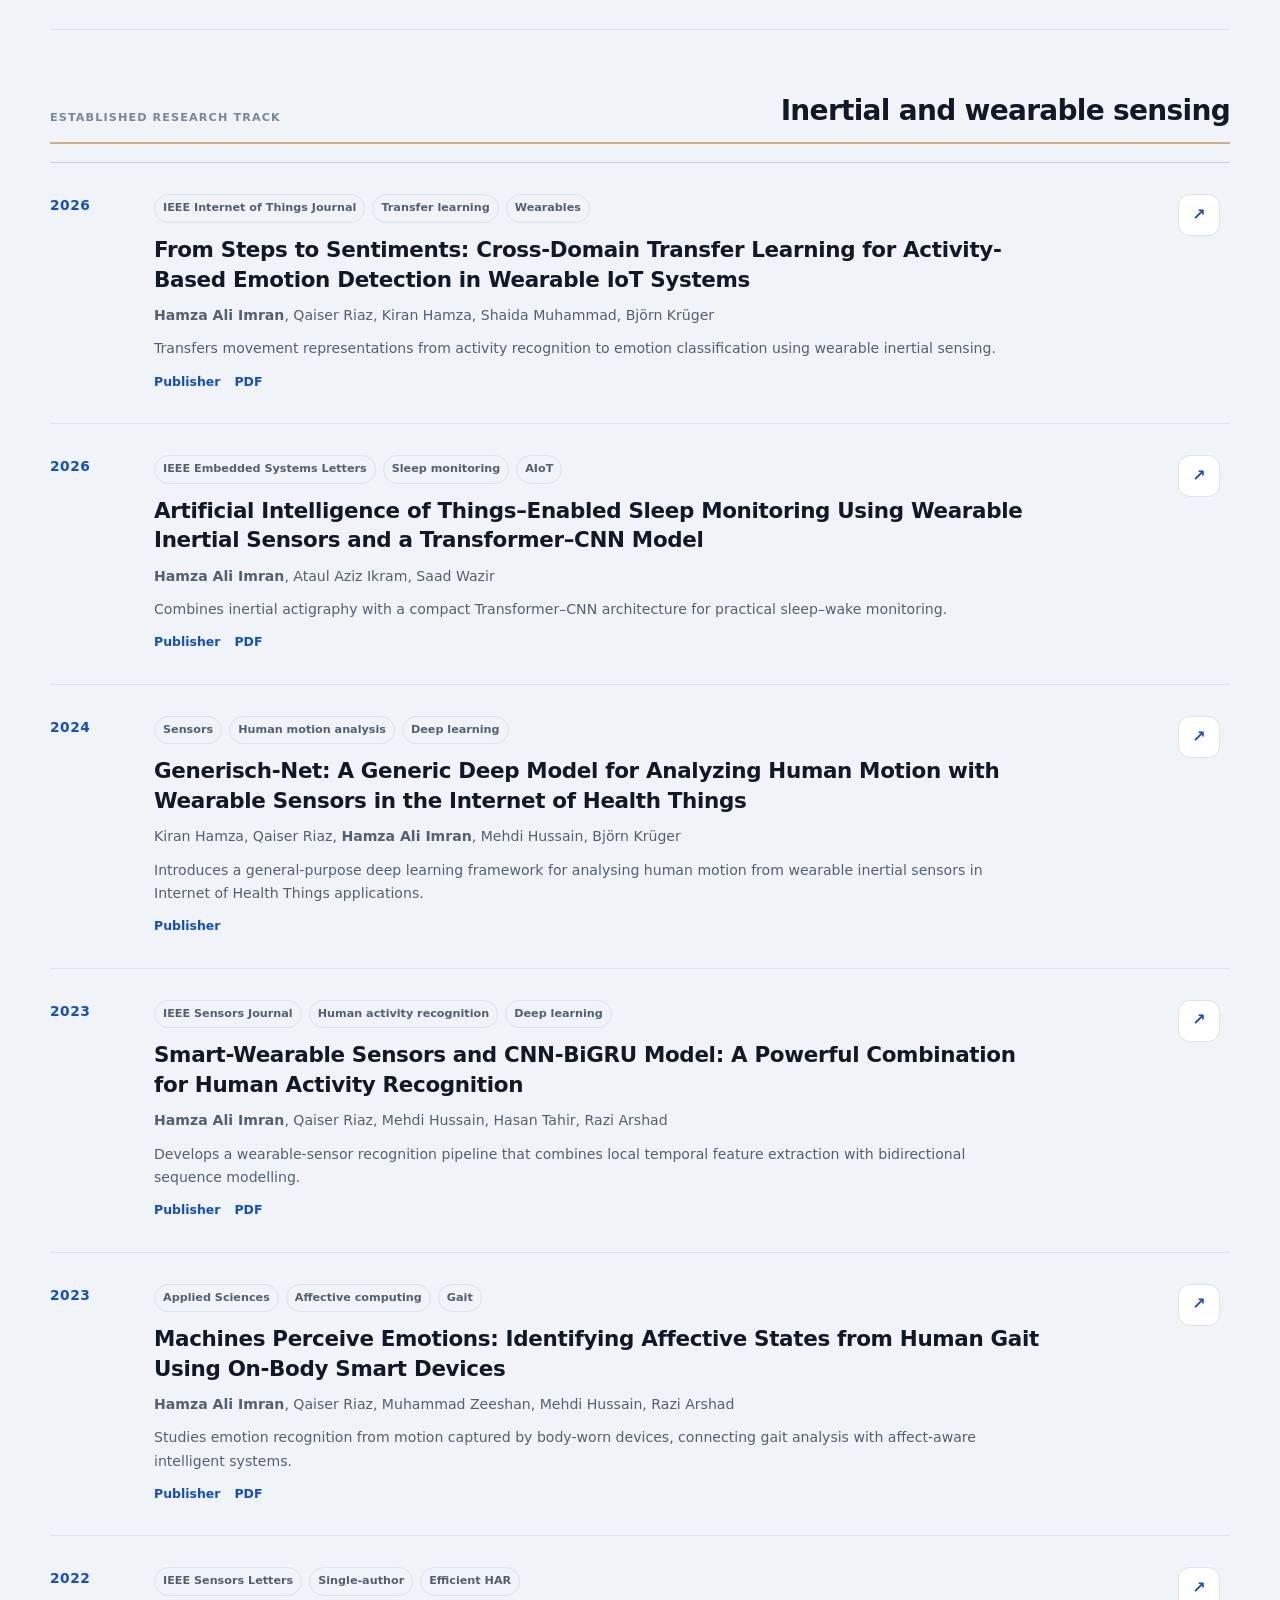
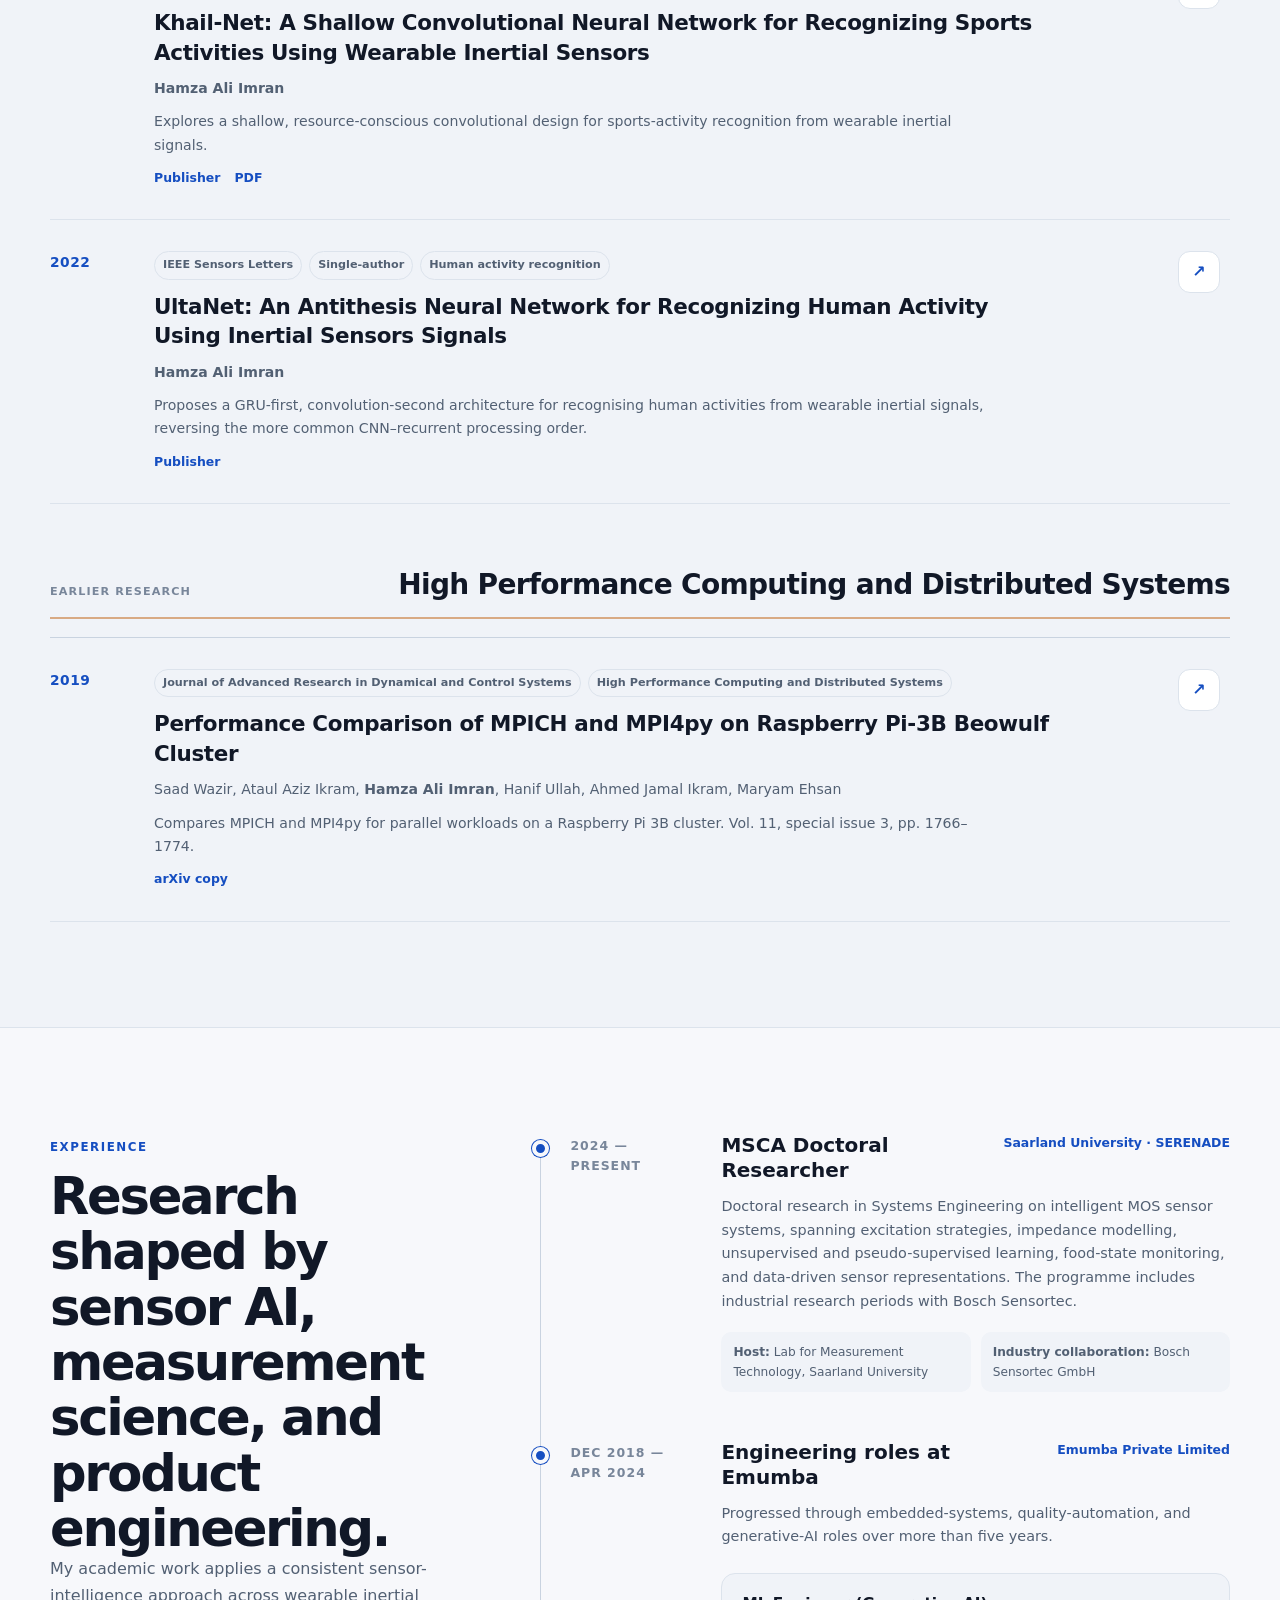
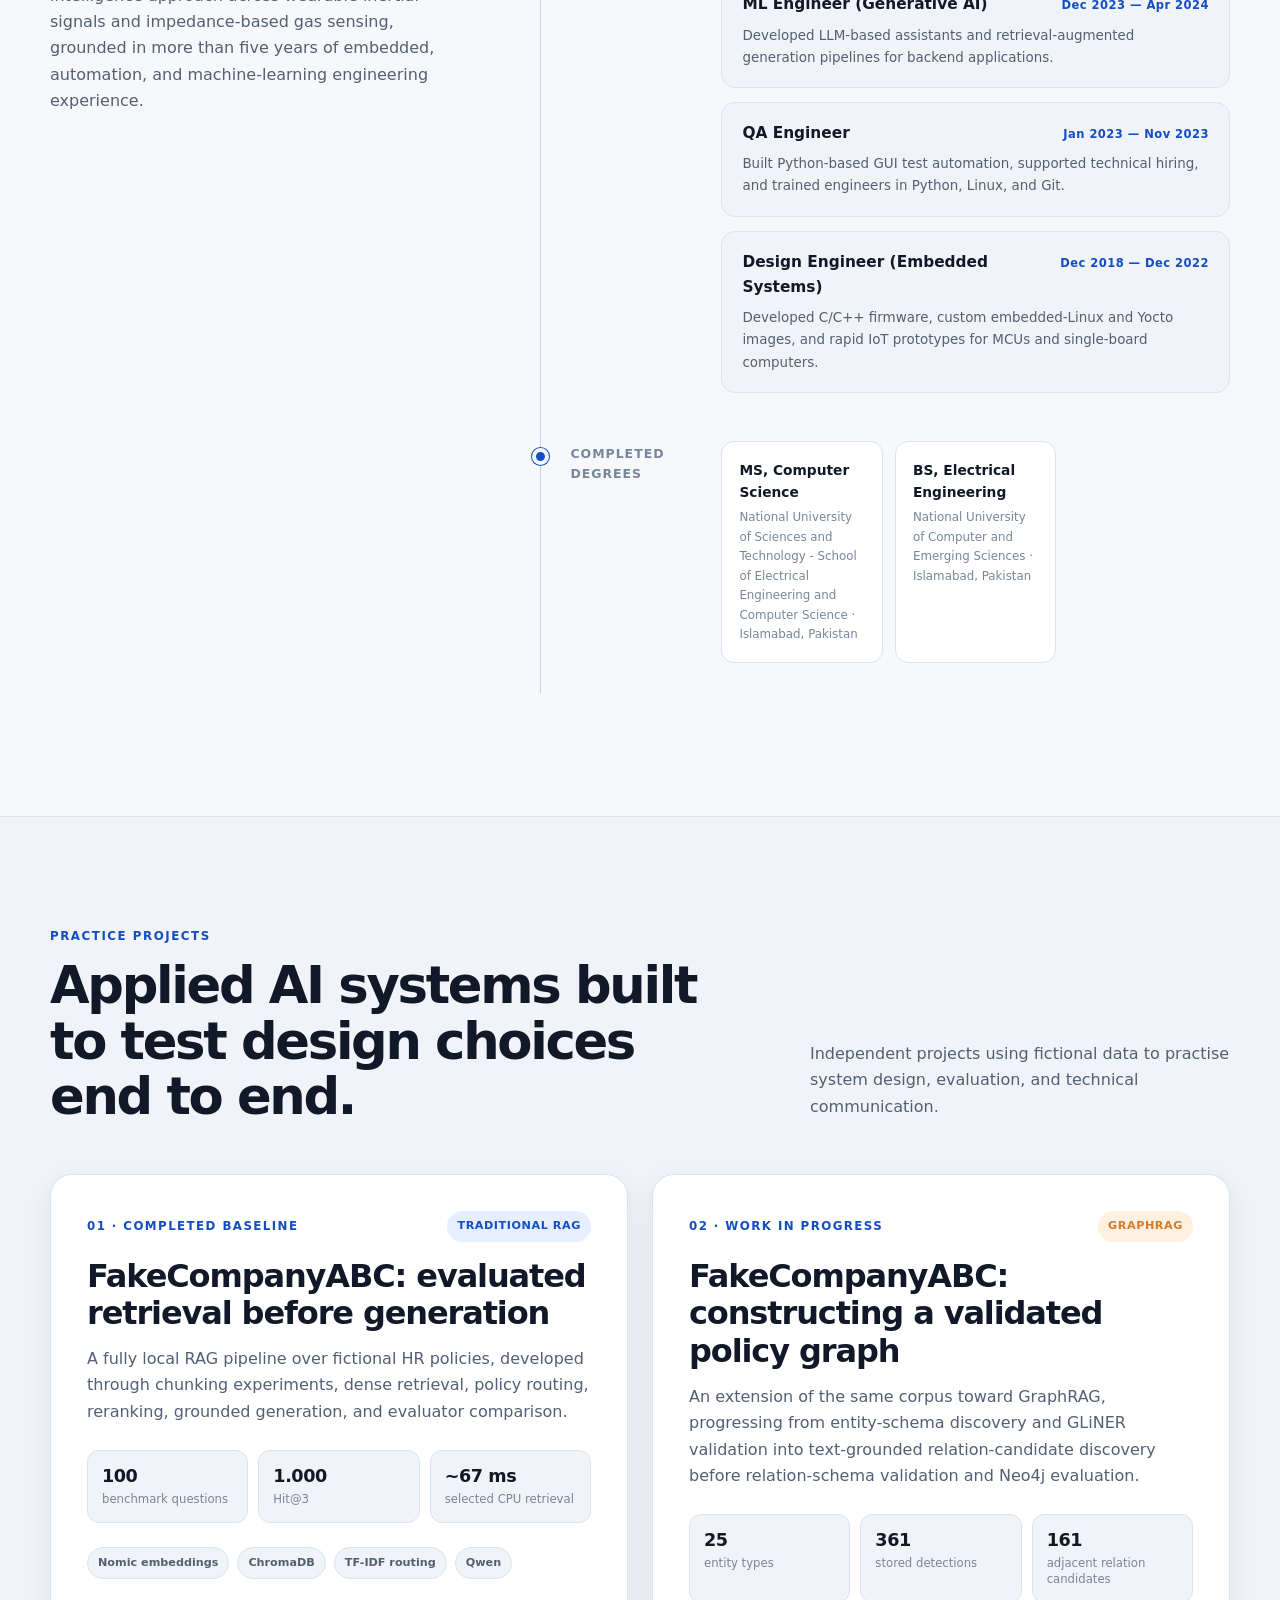
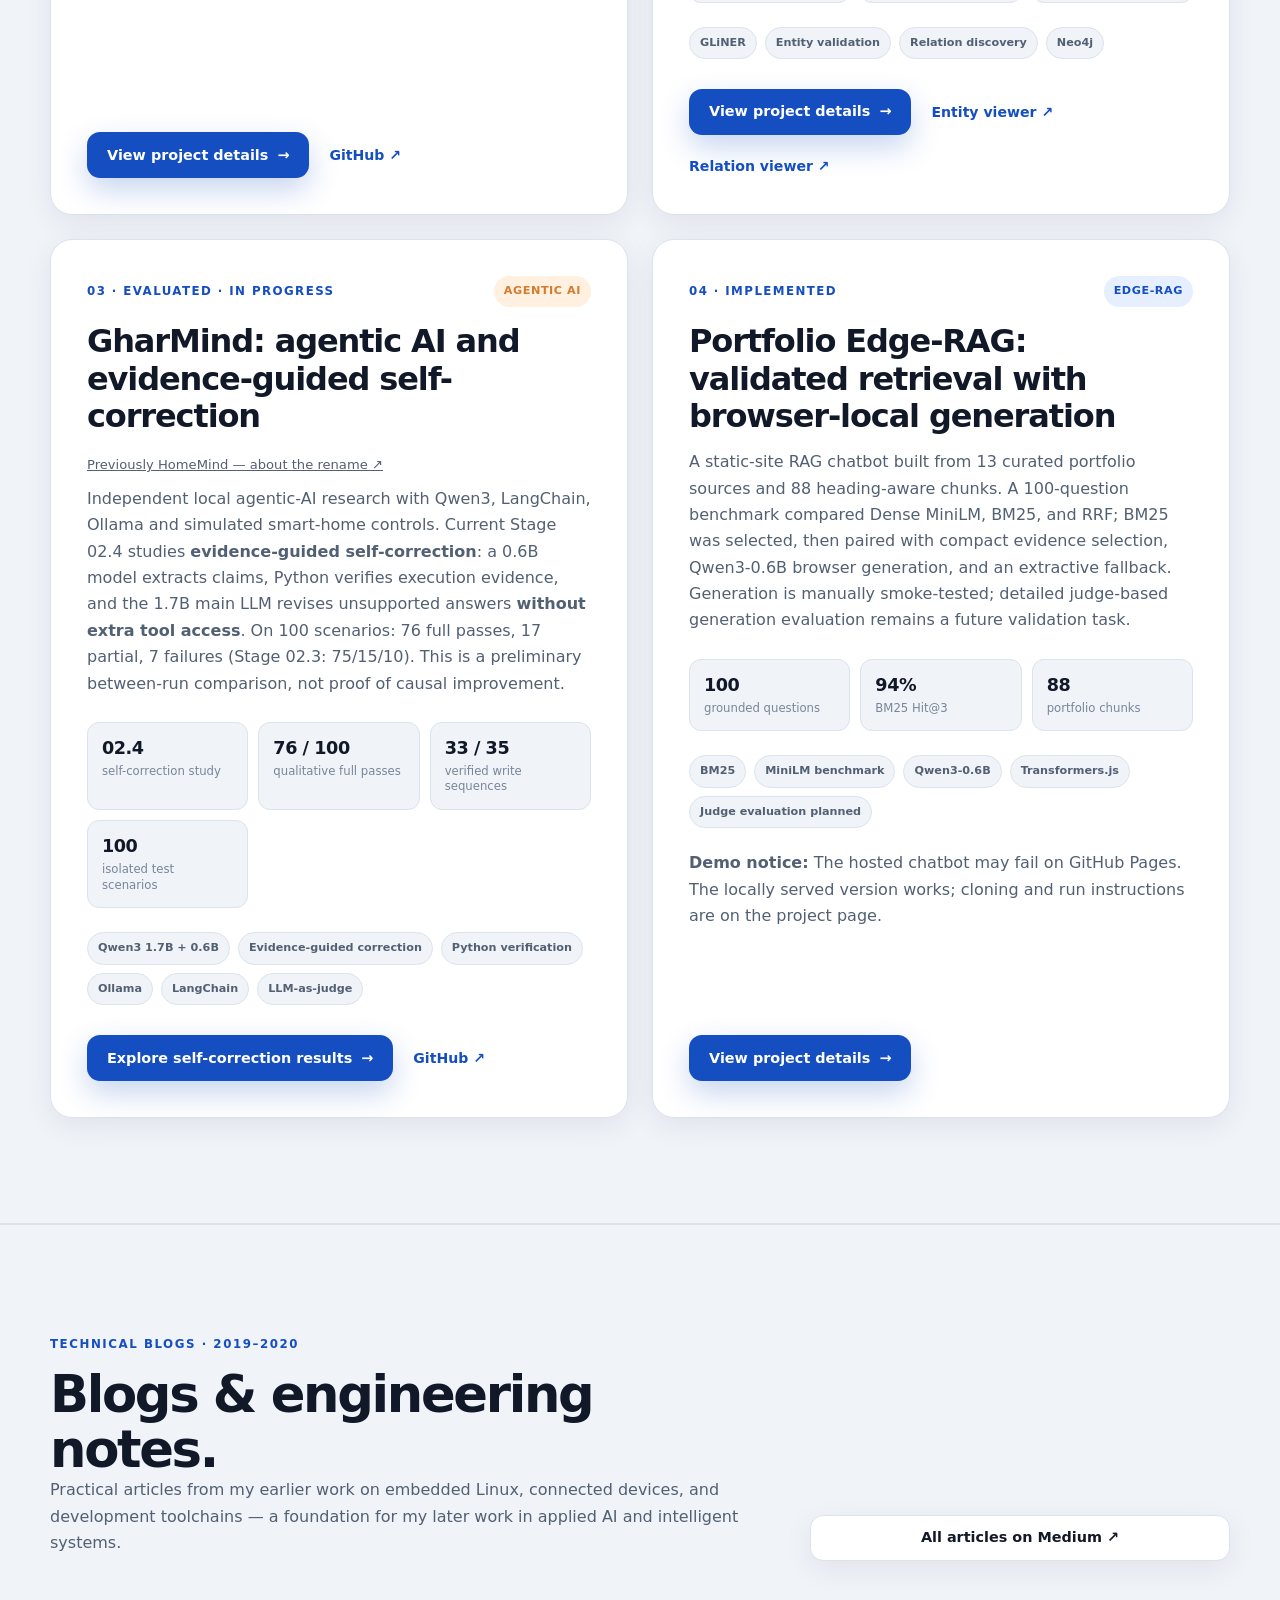
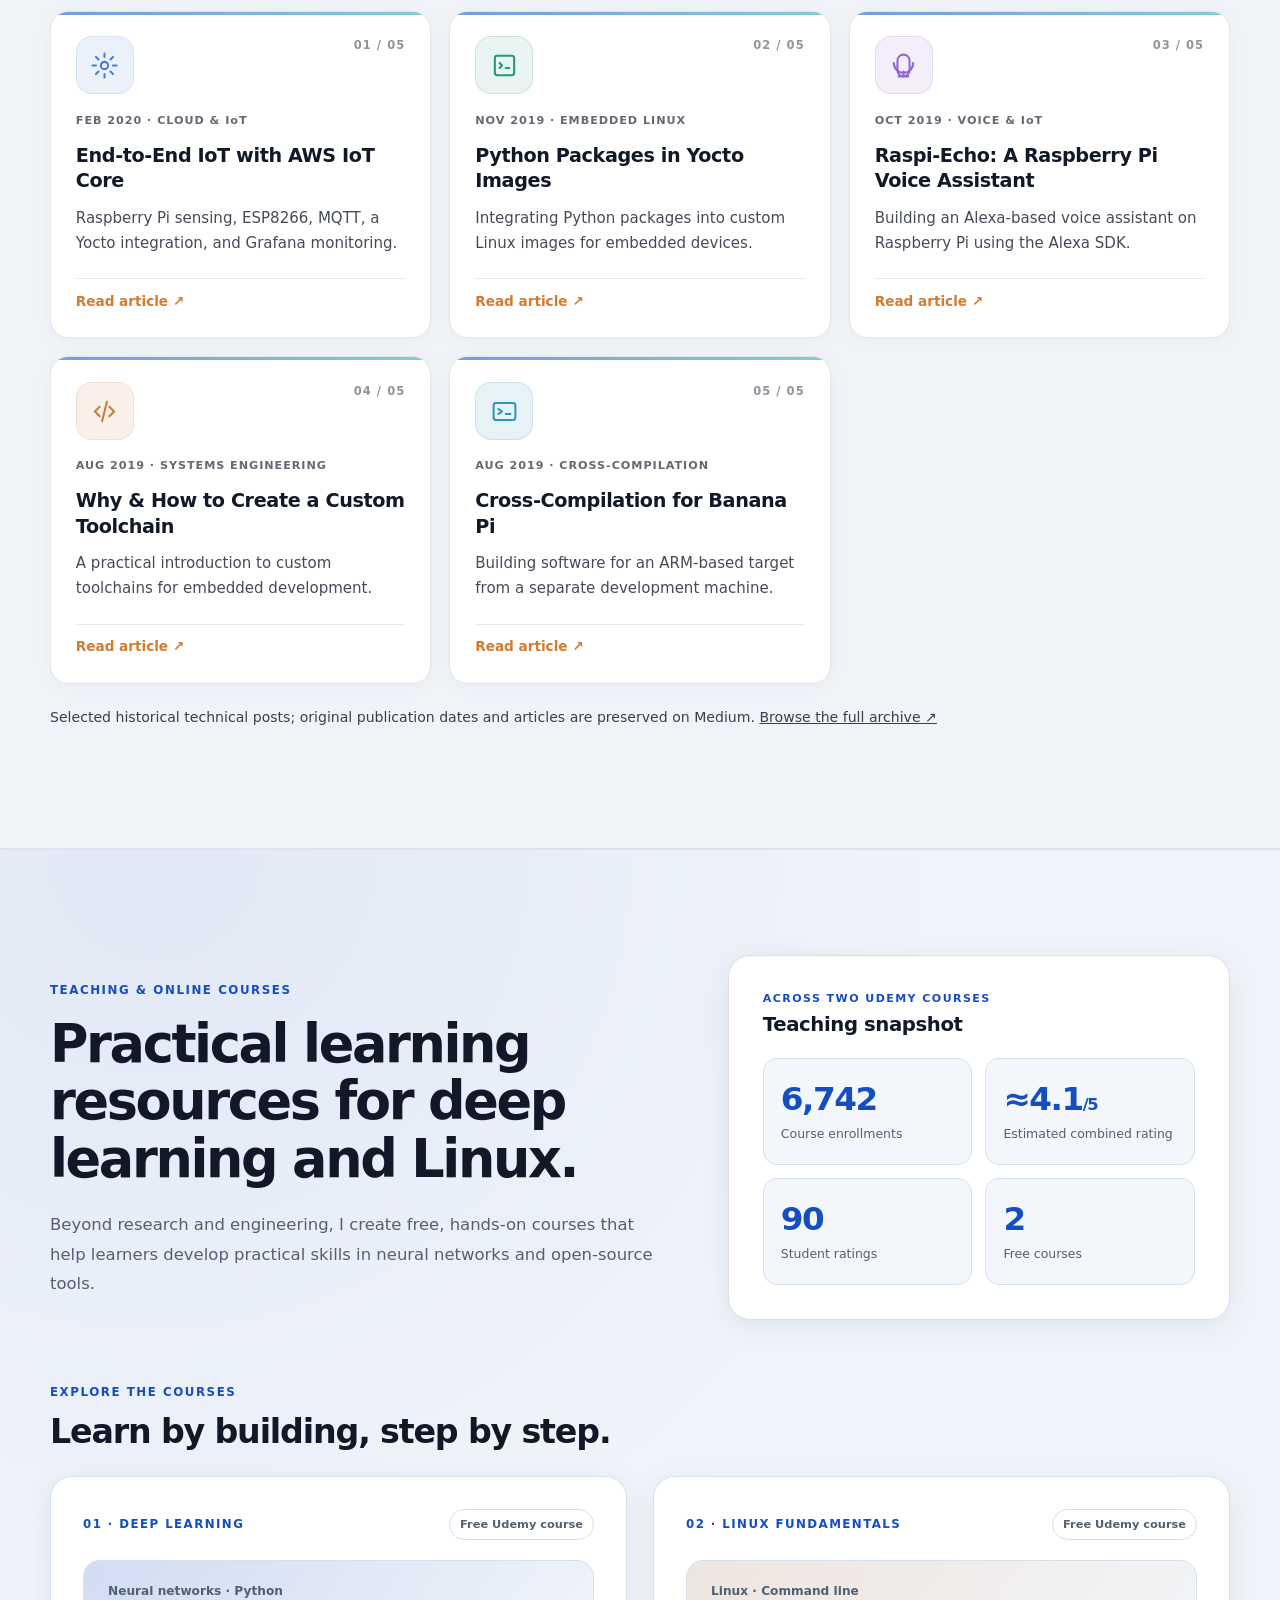
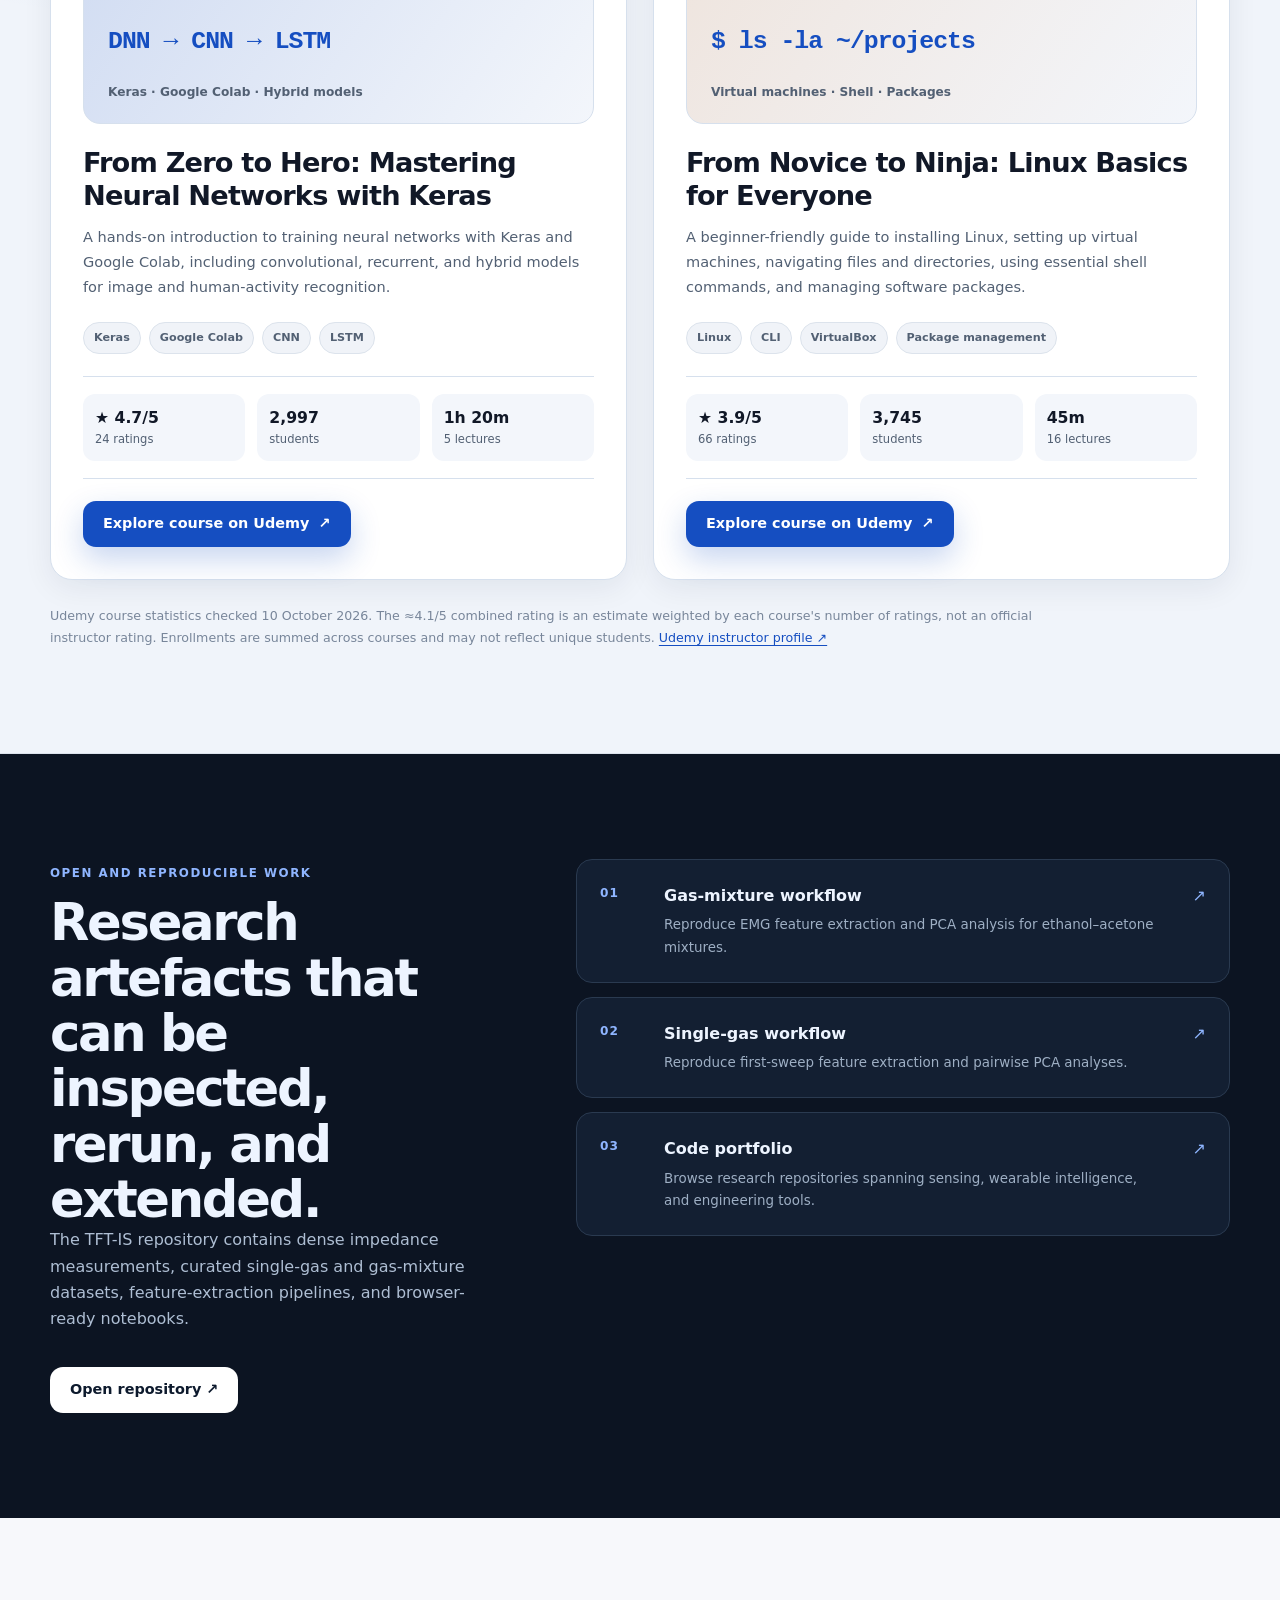
==== commit 6198d588: "Align publication group formatting and computing terminology" ====
--- a/index.html
+++ b/index.html
@@ -16,7 +16,7 @@
 <meta content="https://engrhamzaaliimran.github.io/assets/hamza-ali-imran.png" property="og:image"/>
 <meta content="summary_large_image" name="twitter:card"/>
 <link as="image" href="assets/hamza-ali-imran.png" rel="preload"/>
-<link href="assets/style.css?v=genai-announcement-20261011" rel="stylesheet"/>
+<link href="assets/style.css?v=publication-groups" rel="stylesheet"/>
 <script>
     (function () {
       try {
@@ -341,10 +341,10 @@
 <div class="section-heading reveal">
 <div>
 <span class="kicker">Selected publications</span>
-<h2>Journal publications in wearable sensing, chemical sensing, and parallel computing.</h2>
+<h2>Publications in wearable sensing, chemical sensing, high performance computing, and distributed systems.</h2>
 </div>
 <a class="button button-secondary" href="https://scholar.google.com/citations?user=wqW4TusAAAAJ&amp;hl=en" rel="noopener noreferrer" target="_blank">Full record on Scholar ↗</a>
-</div><form aria-label="Filter publications" class="explorer-controls enhanced-only" hidden="" id="publication-controls" role="search"><label class="explorer-query">Search publications<input autocomplete="off" id="pub-query" placeholder="Title, method, journal…" type="search"/></label><label>Topic<select id="pub-topic"><option value="">All topics</option><option value="chemical">Chemical sensing</option><option value="wearable">Wearable sensing</option><option value="computing">Parallel computing</option></select></label><label>Year<select id="pub-year"><option value="">All years</option><option>2026</option><option>2024</option><option>2023</option><option>2022</option><option>2019</option></select></label><button class="explorer-reset" type="reset">Reset</button><p class="explorer-count" id="pub-count" role="status"></p></form><p class="explorer-empty" hidden="" id="pub-empty">No publications match. Try a broader term or reset the filters.</p>
+</div><form aria-label="Filter publications" class="explorer-controls enhanced-only" hidden="" id="publication-controls" role="search"><label class="explorer-query">Search publications<input autocomplete="off" id="pub-query" placeholder="Title, method, journal…" type="search"/></label><label>Topic<select id="pub-topic"><option value="">All topics</option><option value="chemical">Chemical sensing</option><option value="wearable">Wearable sensing</option><option value="computing">High Performance Computing and Distributed Systems</option></select></label><label>Year<select id="pub-year"><option value="">All years</option><option>2026</option><option>2024</option><option>2023</option><option>2022</option><option>2019</option></select></label><button class="explorer-reset" type="reset">Reset</button><p class="explorer-count" id="pub-count" role="status"></p></form><p class="explorer-empty" hidden="" id="pub-empty">No publications match. Try a broader term or reset the filters.</p>
 <div class="publication-group-heading reveal">
 <span>Current doctoral direction</span>
 <h3>Chemical sensing, food quality, and impedance spectroscopy</h3>
@@ -357,7 +357,7 @@
 <h3>A pseudo-supervised approach for food spoilage detection using Metal Oxide Semiconductor gas sensors and temperature modulation</h3>
 <p class="pub-authors"><strong>Hamza Ali Imran</strong>, Akshay Markanday, Luigi Masi, Andreas Schütze, Christian Bur</p>
 <p>Introduces a pseudo-supervised learning framework that derives temporally ordered Fresh, Mildly Spoiled, and Spoiled labels from patterns discovered in MOS sensor responses, enabling supervised food-spoilage classification without external chemical or microbiological ground-truth labels.</p>
-<div class="pub-actions"><a href="https://doi.org/10.1109/LSENS.2026.3740177" target="_blank" rel="noopener noreferrer">IEEE Xplore ↗</a></div>
+<div class="pub-actions"><a href="https://doi.org/10.1109/LSENS.2026.3740177" target="_blank" rel="noopener noreferrer">Publisher</a></div>
 </div>
 <a aria-label="Open paper in IEEE Sensors Letters" class="pub-link" href="https://doi.org/10.1109/LSENS.2026.3740177" rel="noopener noreferrer" target="_blank">↗</a>
 </article>
@@ -368,11 +368,12 @@
 <h3>Temperature–frequency-tuned impedance spectroscopy with interpretable full-spectrum modelling enables robust gas sensing</h3>
 <p class="pub-authors"><strong>Hamza Ali Imran</strong>, Akshay Markanday, Oliver Brieger, Andreas Schütze, Christian Bur</p>
 <p>Introduces a temperature- and frequency-resolved framework for compact, interpretable modelling of MOS-sensor impedance in single gases and mixtures.</p>
+<div class="pub-actions"><a href="https://doi.org/10.21203/rs.3.rs-10238401/v1" rel="noopener noreferrer" target="_blank">Preprint</a></div>
 </div>
 <a aria-label="Open TFT-IS preprint" class="pub-link" href="https://doi.org/10.21203/rs.3.rs-10238401/v1" rel="noopener noreferrer" target="_blank">↗</a>
 </article>
 </div>
-<div class="publication-group-heading wearable-group reveal">
+<div class="publication-group-heading reveal">
 <span>Established research track</span>
 <h3>Inertial and wearable sensing</h3>
 </div>
@@ -456,13 +457,14 @@
 </article>
 </div>
 <div class="publication-group-heading reveal">
-<h3>Parallel computing</h3>
+<span>Earlier research</span>
+<h3>High Performance Computing and Distributed Systems</h3>
 </div>
 <div class="publication-list">
 <article class="publication-item reveal" data-topic="computing" data-year="2019" id="publication-raspberry-pi-beowulf">
 <div class="pub-year">2019</div>
 <div class="pub-body">
-<div class="pub-meta"><span>Journal of Advanced Research in Dynamical and Control Systems</span><span>Parallel computing</span></div>
+<div class="pub-meta"><span>Journal of Advanced Research in Dynamical and Control Systems</span><span>High Performance Computing and Distributed Systems</span></div>
 <h3>Performance Comparison of MPICH and MPI4py on Raspberry Pi-3B Beowulf Cluster</h3>
 <p class="pub-authors">Saad Wazir, Ataul Aziz Ikram, <strong>Hamza Ali Imran</strong>, Hanif Ullah, Ahmed Jamal Ikram, Maryam Ehsan</p>
 <p>Compares MPICH and MPI4py for parallel workloads on a Raspberry Pi 3B cluster. Vol. 11, special issue 3, pp. 1766–1774.</p>
--- a/assets/style.css
+++ b/assets/style.css
@@ -356,9 +356,8 @@
   padding: 0 0 15px;
   border-bottom: 2px solid color-mix(in srgb, var(--accent) 55%, var(--line));
 }
-.publication-group-heading.wearable-group {
+.publication-list + .publication-group-heading {
   margin-top: 64px;
-  border-bottom-color: color-mix(in srgb, var(--primary) 58%, var(--line));
 }
 .publication-group-heading span {
   color: var(--muted);
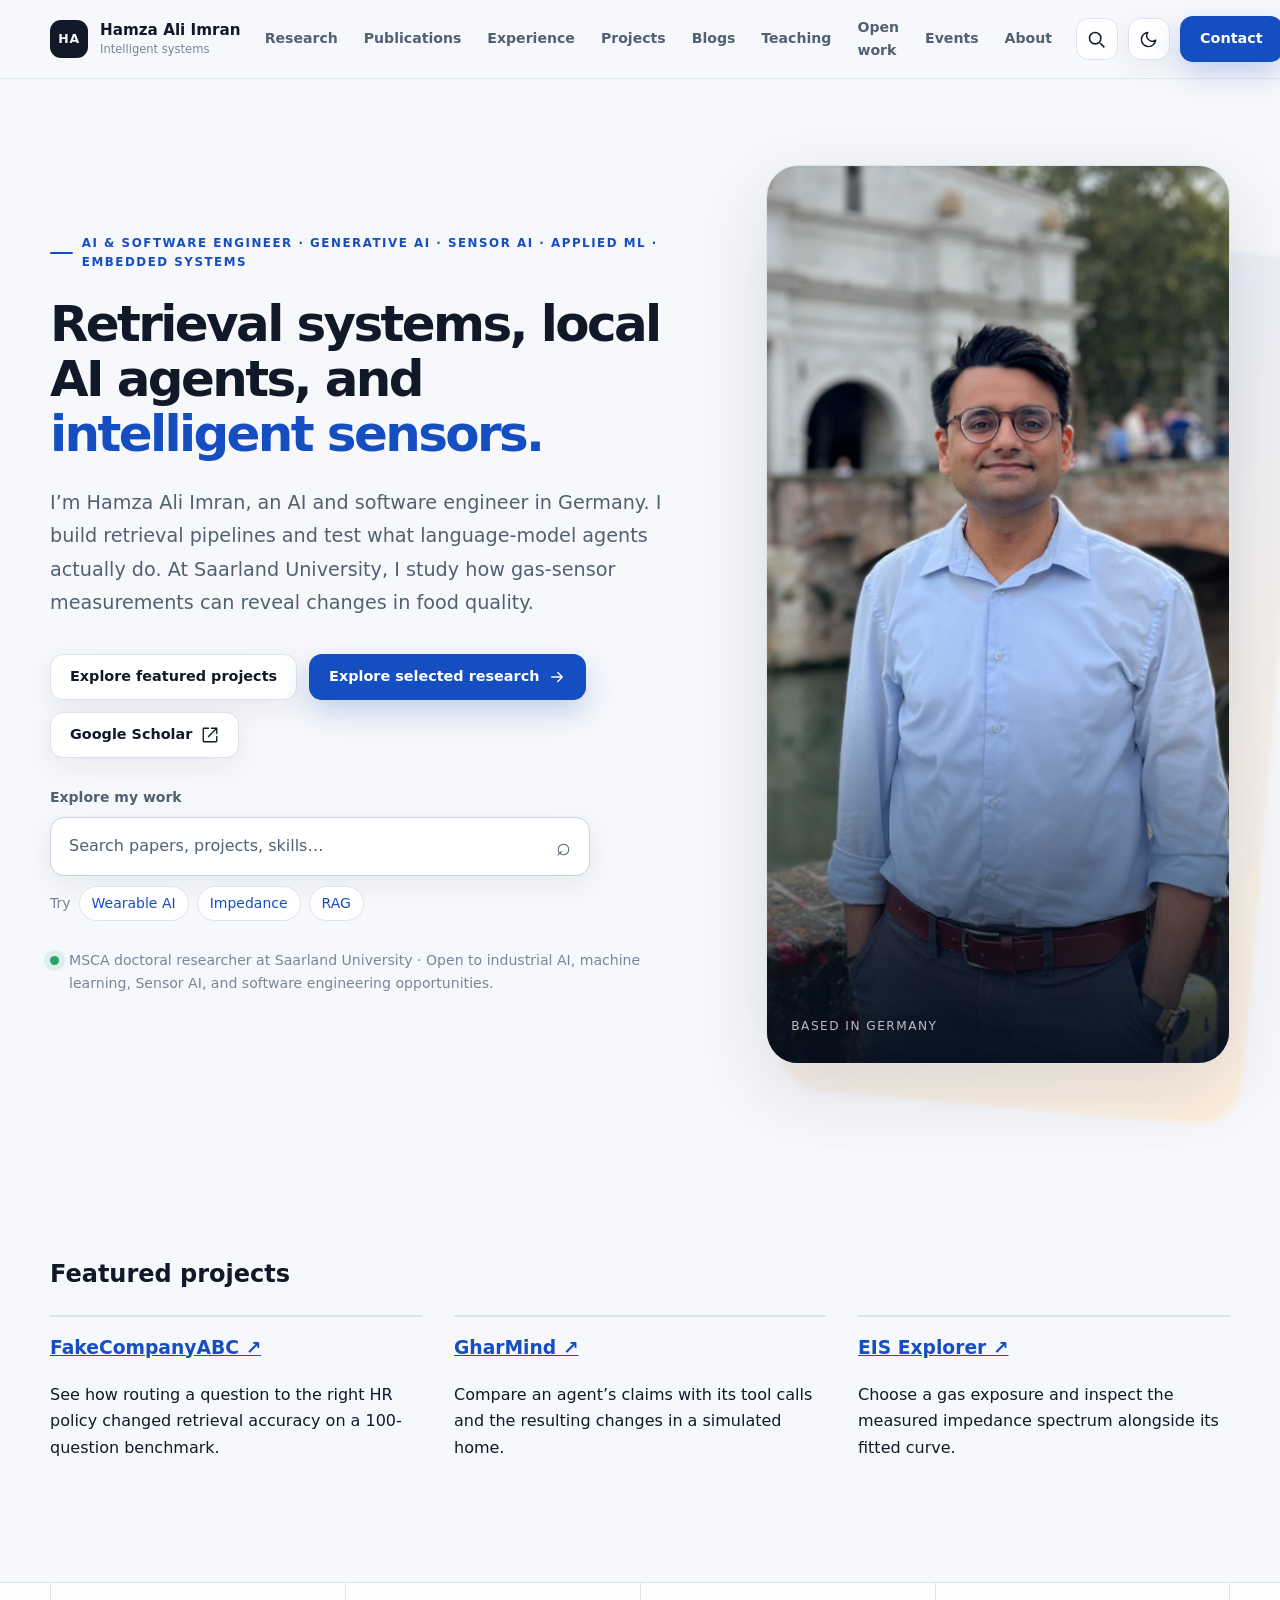
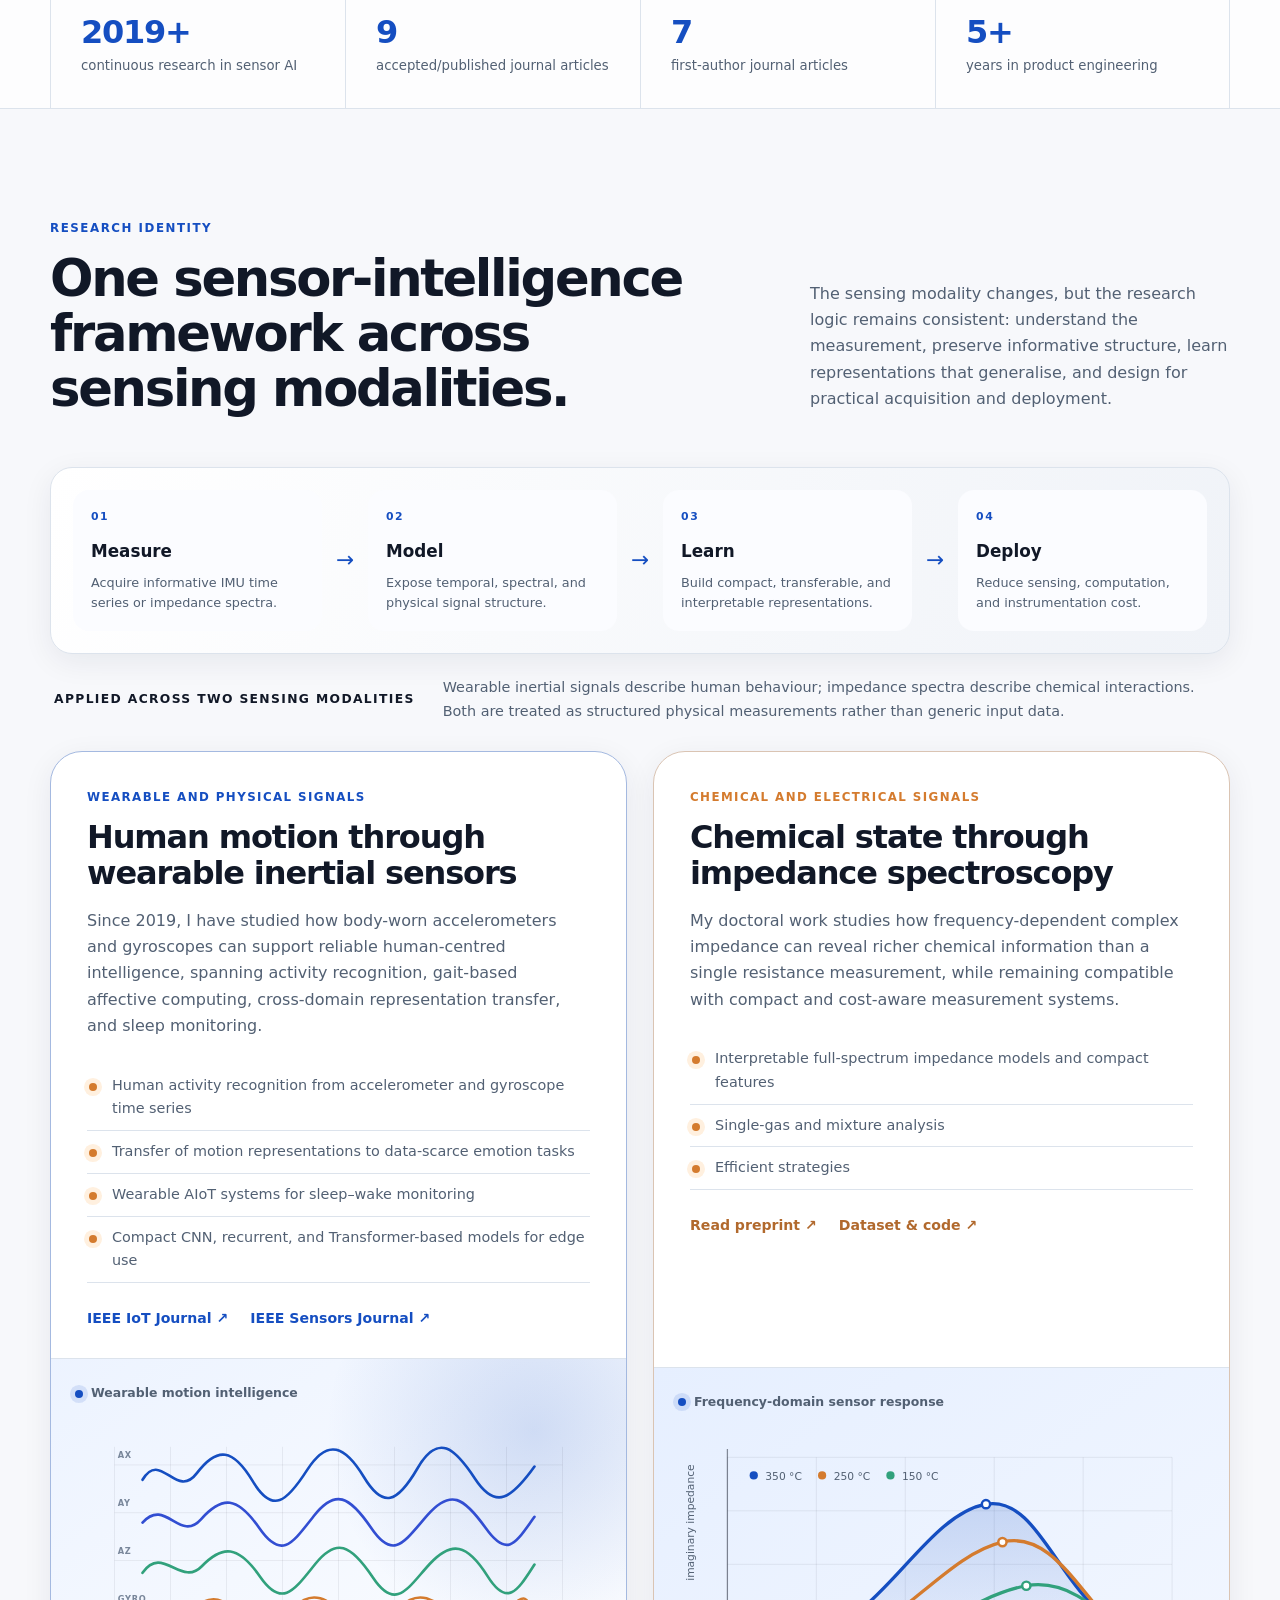
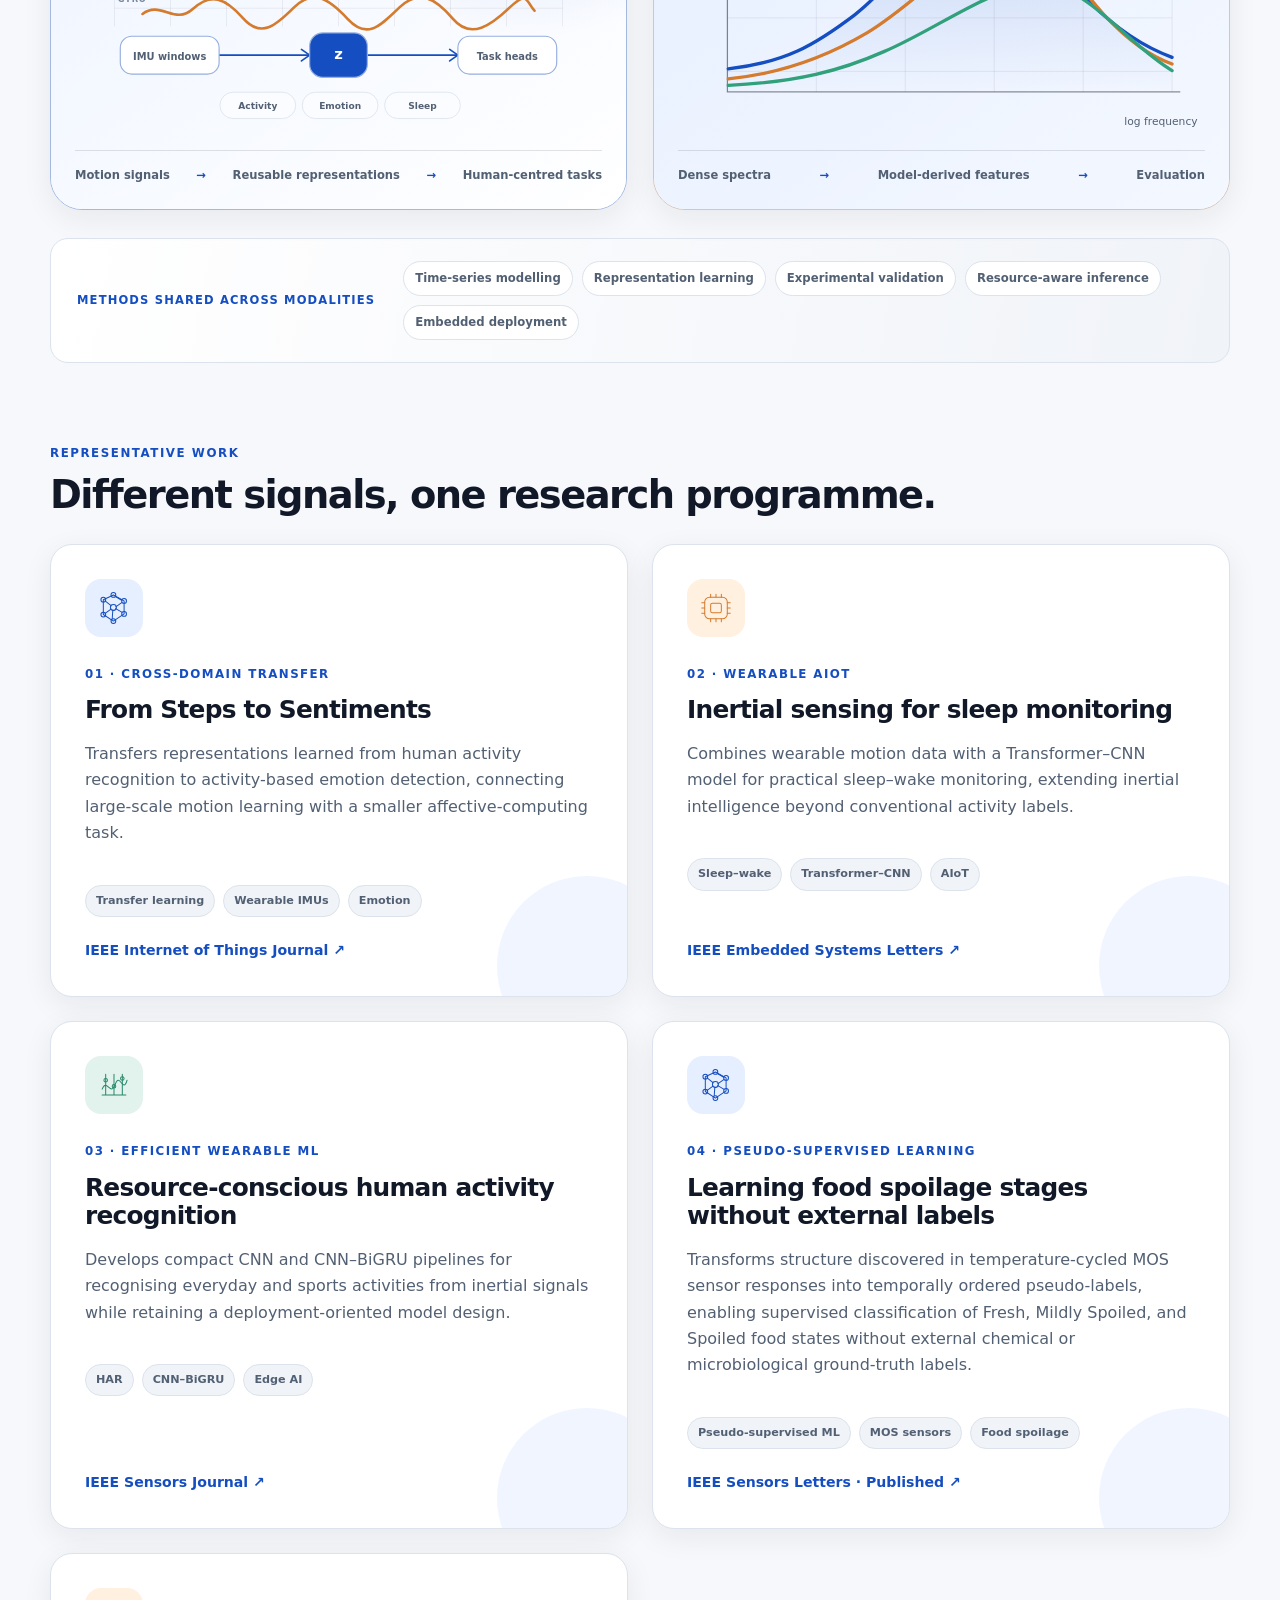
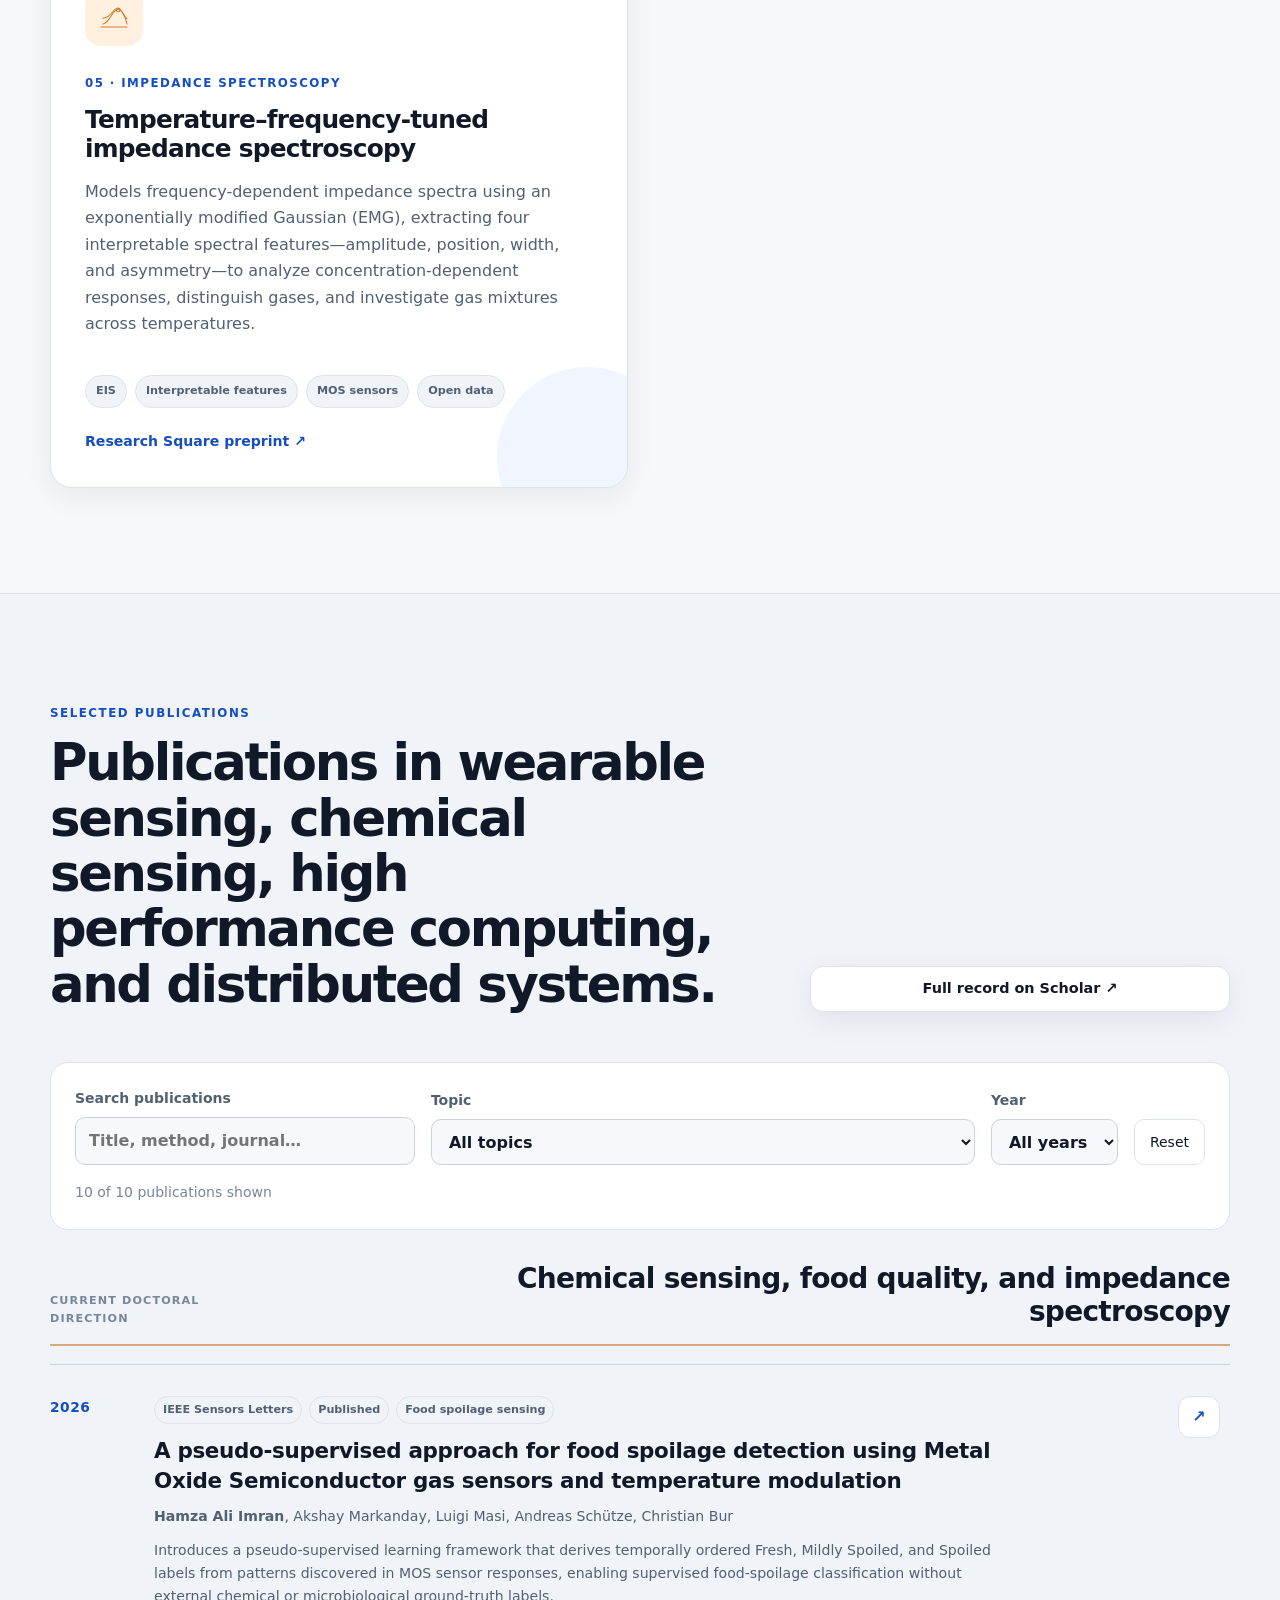
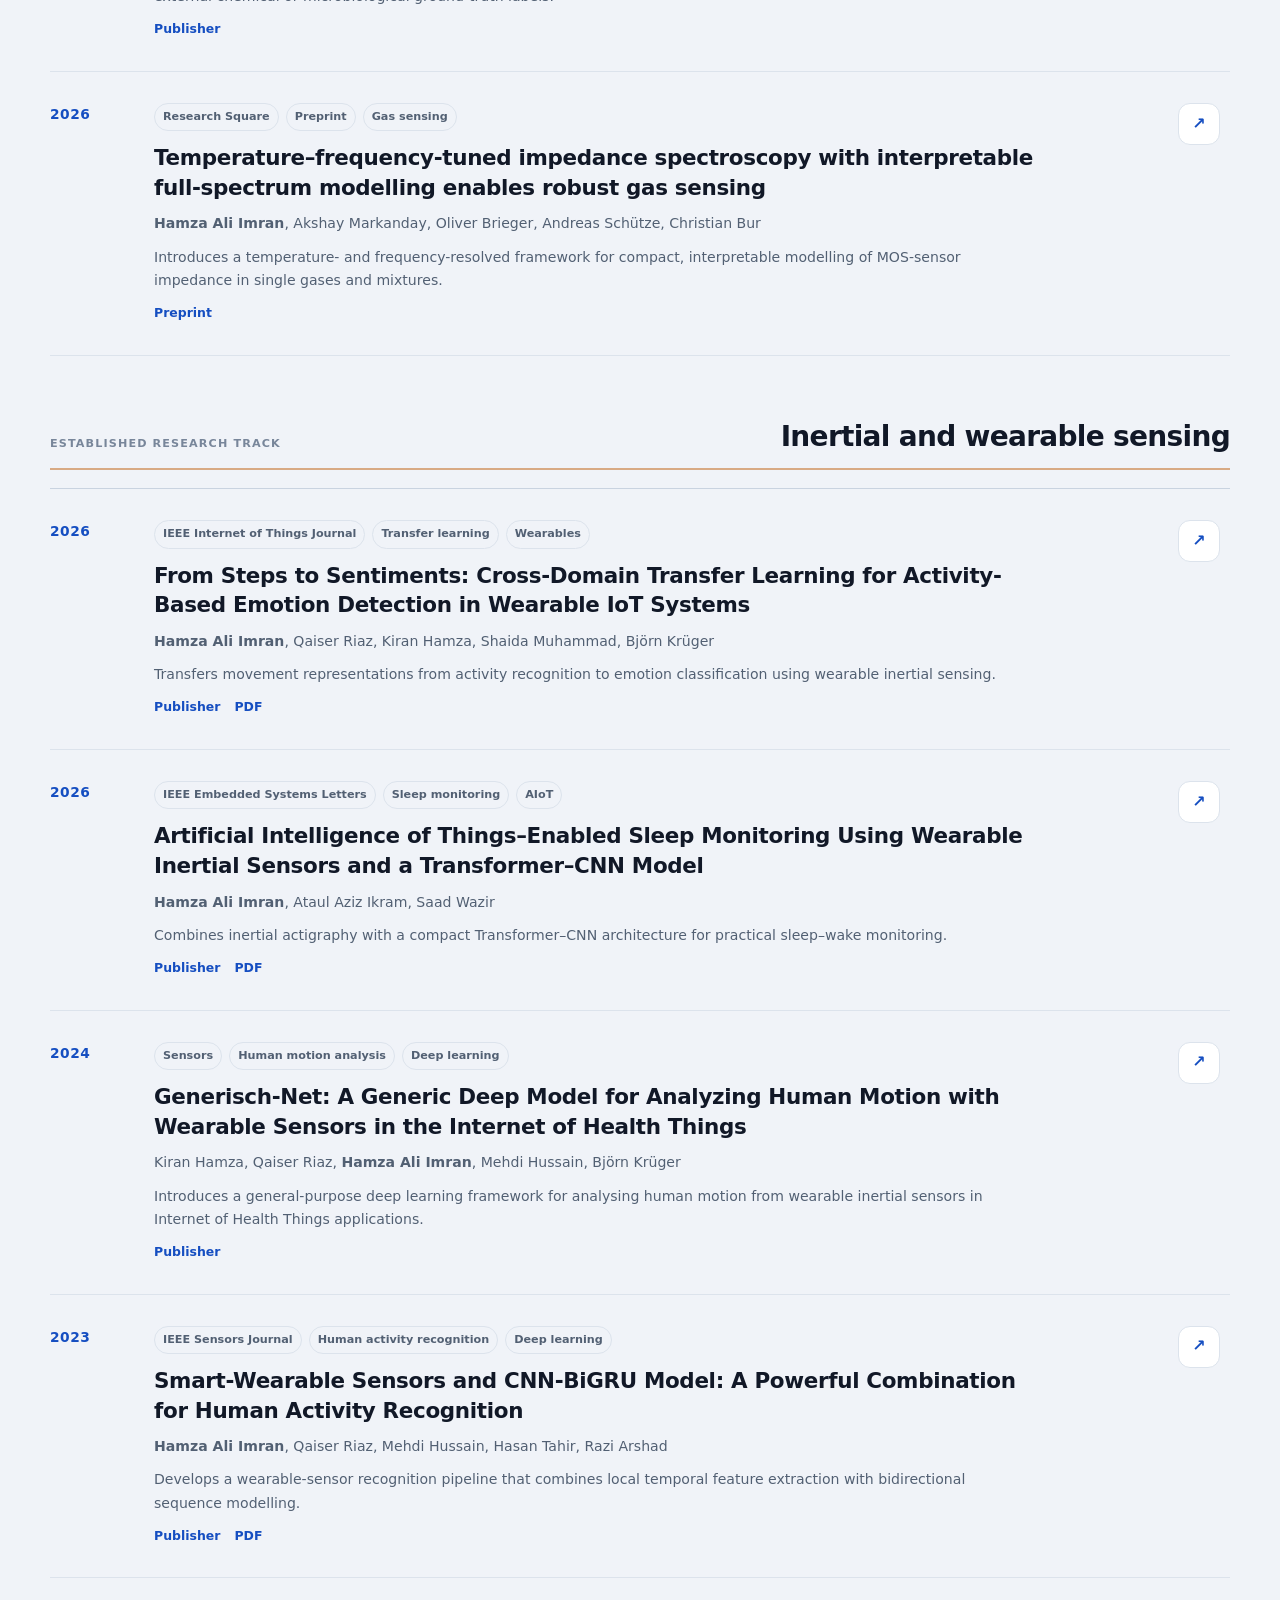
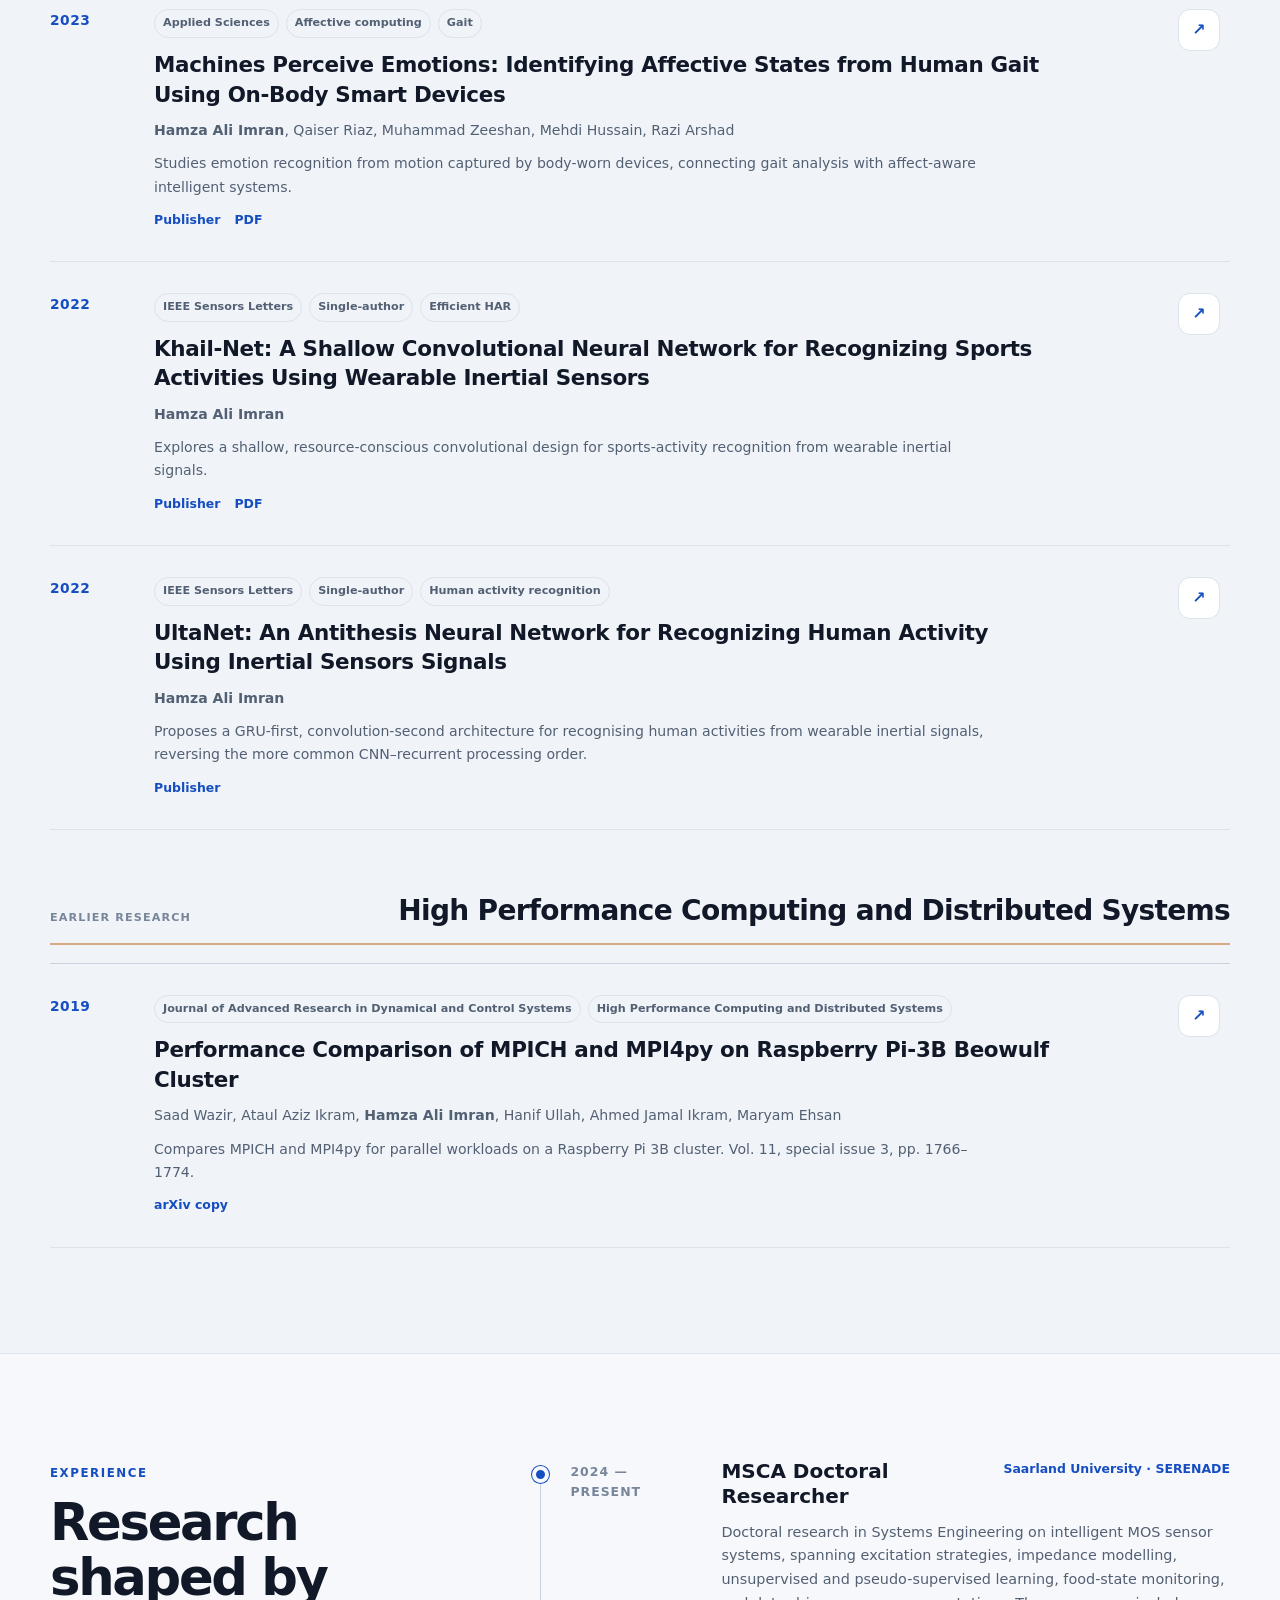
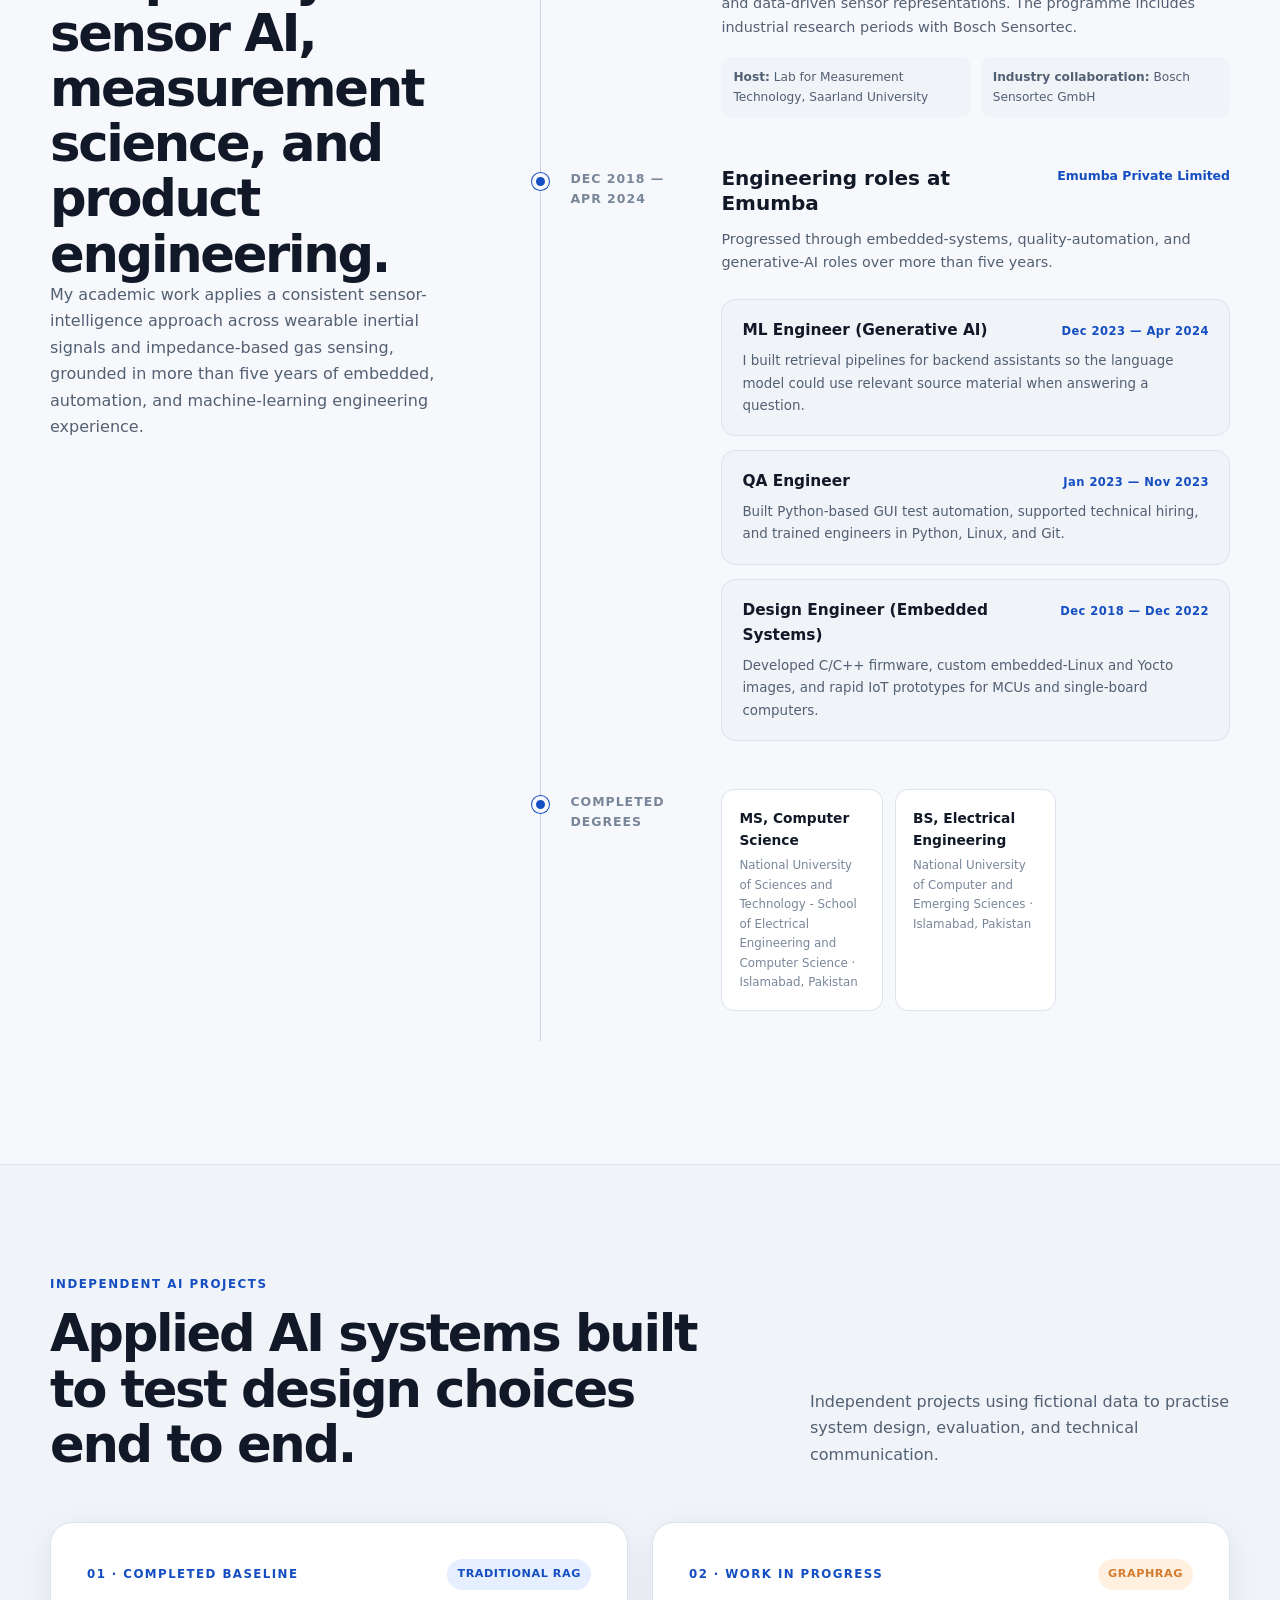
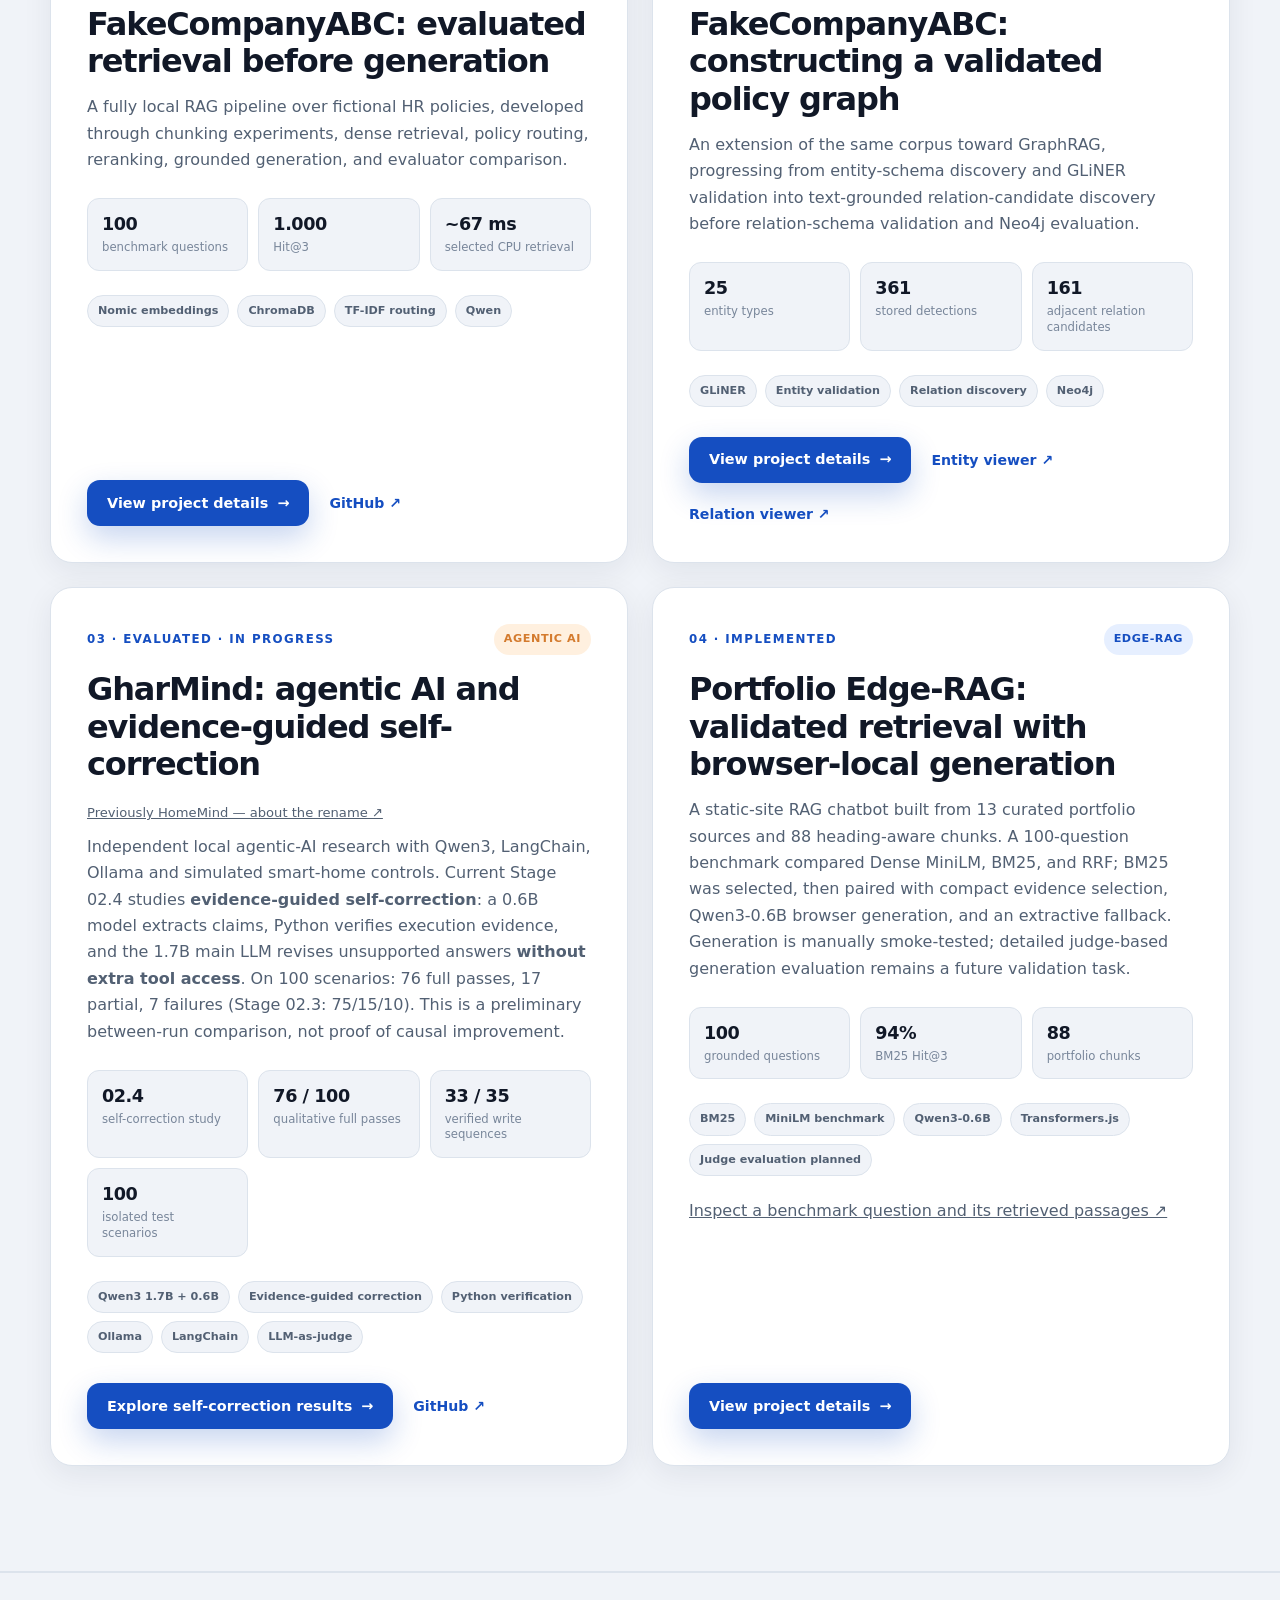
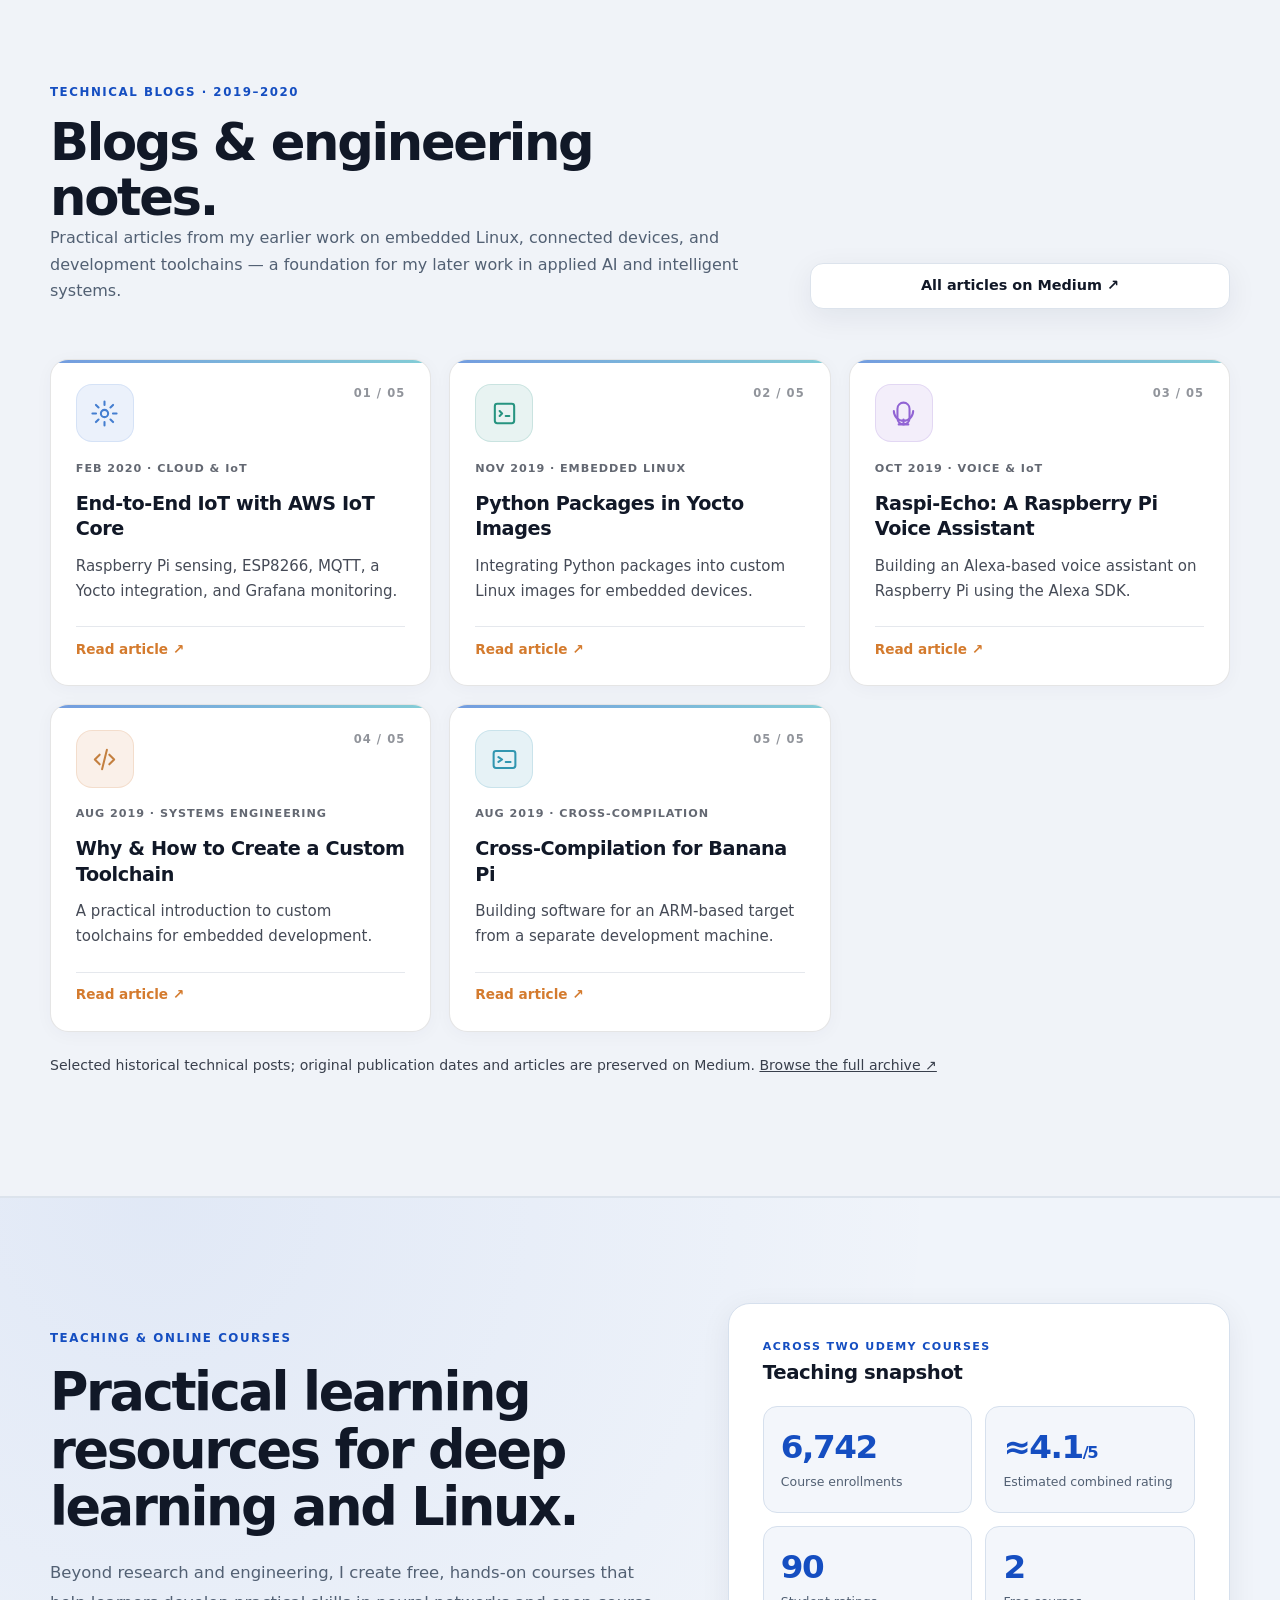
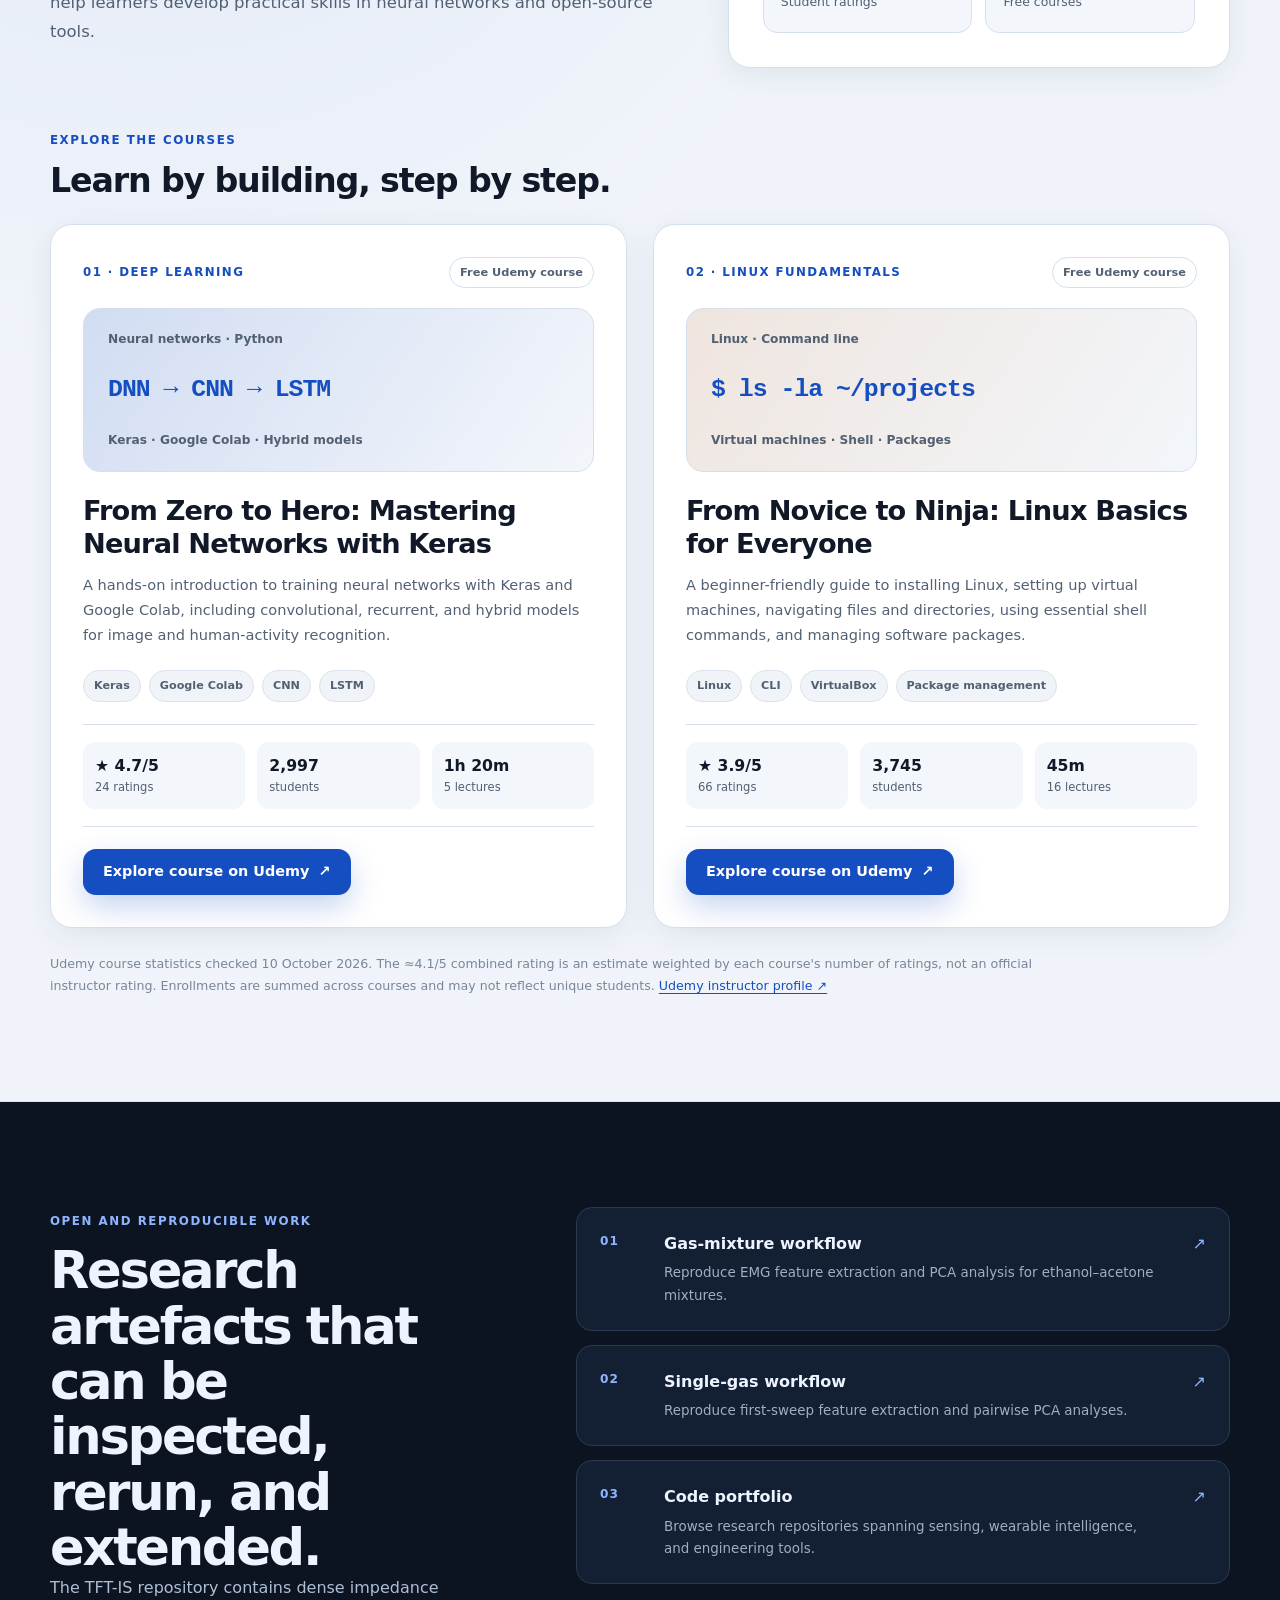
==== commit d240d003: "Feature applied AI projects, publish public CV and Rotterdam poster, and surface benchmark evidence" ====
--- a/index.html
+++ b/index.html
@@ -4,14 +4,14 @@
 <head>
 <meta charset="utf-8"/>
 <meta content="width=device-width, initial-scale=1" name="viewport"/>
-<title>Hamza Ali Imran — Intelligent Sensing Systems</title>
-<meta content="Research portfolio of Hamza Ali Imran, an MSCA doctoral researcher turning wearable inertial and impedance-based chemical sensor signals into robust, resource-efficient, and deployable intelligence." name="description"/>
+<title>Hamza Ali Imran — Applied AI and Intelligent Sensing</title>
+<meta content="Hamza Ali Imran builds and evaluates retrieval systems, local LLM agents, and machine-learning models for wearable and gas sensors." name="description"/>
 <meta content="Hamza Ali Imran" name="author"/>
 <meta content="#f7f8fb" name="theme-color"/>
 <link href="https://engrhamzaaliimran.github.io/" rel="canonical"/>
 <meta content="website" property="og:type"/>
-<meta content="Hamza Ali Imran — Intelligent Sensing Systems" property="og:title"/>
-<meta content="One sensor-intelligence research programme across wearable inertial and impedance-based chemical sensing—from measurement design to deployable machine learning." property="og:description"/>
+<meta content="Hamza Ali Imran — Applied AI and Intelligent Sensing" property="og:title"/>
+<meta content="Hamza Ali Imran builds and evaluates retrieval systems, local LLM agents, and machine-learning models for wearable and gas sensors." property="og:description"/>
 <meta content="https://engrhamzaaliimran.github.io/" property="og:url"/>
 <meta content="https://engrhamzaaliimran.github.io/assets/hamza-ali-imran.png" property="og:image"/>
 <meta content="summary_large_image" name="twitter:card"/>
@@ -118,14 +118,9 @@
 <div class="shell hero-grid">
 <div class="hero-copy reveal">
 <div class="eyebrow"><span></span> AI &amp; Software Engineer · Generative AI · Sensor AI · Applied ML · Embedded Systems</div>
-<h1>Building intelligent systems — from embedded software and Sensor AI to <em>modern Generative AI.</em></h1>
-<p class="hero-lead">I am an AI and software engineer with experience across embedded systems, deep learning, and applied research. My work spans sensor intelligence, time-series modelling, and intelligent software development, alongside my growing focus on large language models, retrieval-augmented generation, and agentic AI applications.</p>
-<a class="genai-hero-note" href="#practice-projects" aria-label="Explore my Generative AI projects">
-  <span class="genai-hero-note-symbol" aria-hidden="true">✦</span>
-  <span><strong>Also building in GenAI</strong> · LLM agents, RAG &amp; GraphRAG</span>
-  <span aria-hidden="true">↗</span>
-</a>
-<div class="hero-actions"><a class="button button-secondary" href="eis-explorer.html" title="Interactively explore TFT-IS measurements, EMG spectral fits, and PCA results">Explore TFT-IS: Measured Spectra, EMG Fits &amp; PCA ↗</a>
+<h1>Retrieval systems, local AI agents, and <em>intelligent sensors.</em></h1>
+<p class="hero-lead">I’m Hamza Ali Imran, an AI and software engineer in Germany. I build retrieval pipelines and test what language-model agents actually do. At Saarland University, I study how gas-sensor measurements can reveal changes in food quality.</p>
+<div class="hero-actions"><a class="button button-secondary" href="#featured-work">Explore featured projects</a>
 <a class="button button-primary" href="#research">
               Explore selected research
               <svg aria-hidden="true" viewbox="0 0 24 24"><path d="M5 12h14M13 6l6 6-6 6"></path></svg>
@@ -151,6 +146,7 @@
 </aside>
 </div>
 </section>
+<section class="section" id="featured-work"><div class="shell"><h2>Featured projects</h2><div class="featured-links"><article><h3><a href="traditional-rag.html">FakeCompanyABC ↗</a></h3><p>See how routing a question to the right HR policy changed retrieval accuracy on a 100-question benchmark.</p></article><article><h3><a href="homemind.html">GharMind ↗</a></h3><p>Compare an agent’s claims with its tool calls and the resulting changes in a simulated home.</p></article><article><h3><a href="eis-explorer.html">EIS Explorer ↗</a></h3><p>Choose a gas exposure and inspect the measured impedance spectrum alongside its fitted curve.</p></article></div></div></section>
 <section aria-label="Research profile metrics" class="metrics-section">
 <div class="shell metrics-grid reveal">
 <div class="metric"><strong>2019+</strong><span>continuous research in sensor AI</span></div>
@@ -280,7 +276,7 @@
 <g class="axis-labels"><text x="542" y="380">log frequency</text><text transform="rotate(-90 19 205)" x="19" y="205">imaginary impedance</text></g>
 <g class="legend"><circle class="legend-a" cx="92" cy="77" r="5"></circle><text x="106" y="82">350 °C</text><circle class="legend-b" cx="175" cy="77" r="5"></circle><text x="189" y="82">250 °C</text><circle class="legend-c" cx="258" cy="77" r="5"></circle><text x="272" y="82">150 °C</text></g>
 </svg>
-<div class="visual-footer"><span>Dense spectra</span><span class="visual-arrow">→</span><span>Model-derived features</span><span class="visual-arrow">→</span><span>Evalution</span></div>
+<div class="visual-footer"><span>Dense spectra</span><span class="visual-arrow">→</span><span>Model-derived features</span><span class="visual-arrow">→</span><span>Evaluation</span></div>
 </div>
 </article>
 </div>
@@ -323,7 +319,7 @@
 <h3>Learning food spoilage stages without external labels</h3>
 <p>Transforms structure discovered in temperature-cycled MOS sensor responses into temporally ordered pseudo-labels, enabling supervised classification of Fresh, Mildly Spoiled, and Spoiled food states without external chemical or microbiological ground-truth labels.</p>
 <div class="tag-row"><span>Pseudo-supervised ML</span><span>MOS sensors</span><span>Food spoilage</span></div>
-<span class="text-link">IEEE Sensors Letters · Accepted</span>
+<a class="text-link" href="https://doi.org/10.1109/LSENS.2026.3740177">IEEE Sensors Letters · Published ↗</a>
 </article>
 <article class="research-card reveal" id="explore-6">
 <div aria-hidden="true" class="card-icon spectrum-icon"><svg viewbox="0 0 64 64"><path d="M10 49h44M13 44c7-2 10-7 15-15s11-15 18-5 7 18 8 20"></path><path d="M13 34c9-1 13-6 18-12s10-6 15 2 6 10 8 11"></path><circle cx="39" cy="20" r="3"></circle></svg></div>
@@ -504,7 +500,7 @@
 <div aria-label="Positions held at Emumba" class="career-progression">
 <div class="career-role">
 <div><strong>ML Engineer (Generative AI)</strong><span>Dec 2023 — Apr 2024</span></div>
-<p>Developed LLM-based assistants and retrieval-augmented generation pipelines for backend applications.</p>
+<p>I built retrieval pipelines for backend assistants so the language model could use relevant source material when answering a question.</p>
 </div>
 <div class="career-role">
 <div><strong>QA Engineer</strong><span>Jan 2023 — Nov 2023</span></div>
@@ -532,7 +528,7 @@
 <div class="shell">
 <div class="section-heading reveal">
 <div>
-<span class="kicker">Practice projects</span>
+<span class="kicker">Independent AI projects</span>
 <h2>Applied AI systems built to test design choices end to end.</h2>
 </div>
 <p>Independent projects using fictional data to practise system design, evaluation, and technical communication.</p>
@@ -608,7 +604,7 @@
 <span><strong>88</strong> portfolio chunks</span>
 </div>
 <div class="tag-row"><span>BM25</span><span>MiniLM benchmark</span><span>Qwen3-0.6B</span><span>Transformers.js</span><span>Judge evaluation planned</span></div>
-<p><strong>Demo notice:</strong> The hosted chatbot may fail on GitHub Pages. The locally served version works; cloning and run instructions are on the project page.</p>
+<p><a href="edge-rag-chatbot.html#worked-example">Inspect a benchmark question and its retrieved passages ↗</a></p>
 <div class="practice-links">
 <a class="button button-primary" href="edge-rag-chatbot.html">View project details <span aria-hidden="true">→</span></a>
 </div>
@@ -755,7 +751,7 @@
 <h2>Interested in Generative AI, Sensor AI, or intelligent software systems?</h2>
 <p>I welcome opportunities in industrial AI, machine learning, and software engineering, as well as collaborations on Generative AI, Sensor AI, and applied research.</p>
 </div>
-<div class="contact-actions">
+<div class="contact-actions"><a class="button button-secondary" href="pdf/Hamza-Ali-Imran-CV.pdf" download>Download CV (PDF)</a>
 <a class="button button-primary" href="mailto:engrhamzaaliimran@gmail.com">engrhamzaaliimran@gmail.com</a>
 <div class="social-row">
 <a href="https://www.linkedin.com/in/hamza-ali-imran-a0735a125/" rel="noopener noreferrer" target="_blank">LinkedIn ↗</a>
@@ -773,38 +769,7 @@
 <a href="#top">Back to top ↑</a>
 </div>
 </footer>
-<!-- Homepage-only GenAI announcement (non-modal, dismissible, once per session). -->
-<aside class="genai-announcement" id="genai-announcement" aria-labelledby="genai-announcement-title" hidden>
-  <button class="genai-announcement-close" data-genai-close type="button" aria-label="Dismiss Generative AI announcement">
-    <svg viewBox="0 0 24 24" aria-hidden="true"><path d="M5 5l14 14M19 5L5 19"/></svg>
-  </button>
-  <span class="genai-announcement-eyebrow"><span aria-hidden="true">✦</span> BEYOND SENSOR AI</span>
-  <h2 id="genai-announcement-title">Hi! I'm building in Generative AI, too.</h2>
-  <p>Alongside my sensor AI research, I’m developing hands-on <strong>LLM agents, RAG and GraphRAG</strong> systems. Curious what I’m working on?</p>
-  <div class="genai-announcement-projects" aria-label="Featured Generative AI projects">
-    <a href="homemind.html"><span class="genai-project-icon" aria-hidden="true">⌘</span><span><strong>GharMind</strong><small>Previously HomeMind · Local LLM agent</small></span><span aria-hidden="true">↗</span></a>
-    <a href="graphrag.html"><span class="genai-project-icon" aria-hidden="true">◇</span><span><strong>GraphRAG</strong><small>Entity and relationship discovery</small></span><span aria-hidden="true">↗</span></a>
-    <a href="traditional-rag.html"><span class="genai-project-icon" aria-hidden="true">▤</span><span><strong>Evaluated RAG</strong><small>Local retrieval &amp; grounded generation</small></span><span aria-hidden="true">↗</span></a>
-  </div>
-  <a class="button button-primary genai-announcement-cta" href="#practice-projects">Explore my GenAI projects <span aria-hidden="true">↗</span></a>
-</aside>
 
-<script>
-  // Show on every homepage visit, including refreshes; dismissal lasts only until navigation.
-  (function () {
-    const card = document.getElementById('genai-announcement');
-    if (!card) return;
-    card.hidden = false;
-    card.classList.add('is-visible');
-
-    const close = () => {
-      card.classList.remove('is-visible');
-      window.setTimeout(() => { card.hidden = true; }, 350);
-    };
-    card.querySelector('[data-genai-close]').addEventListener('click', close);
-    card.querySelectorAll('a').forEach(link => link.addEventListener('click', close));
-  })();
-</script>
 <script src="assets/script.js"></script>
 <script src="assets/explore.js" type="module"></script></body>
 </html>
--- a/assets/style.css
+++ b/assets/style.css
@@ -1077,3 +1077,7 @@
 @media (max-width: 600px) {
   .hero-copy h1 { font-size: clamp(1.95rem, 8vw, 2.8rem); }
 }
+
+.featured-links { display:grid; grid-template-columns:repeat(auto-fit,minmax(min(100%,15rem),1fr)); gap:2rem; }
+.featured-links article { border-top:2px solid var(--line); padding-top:1rem; }
+.featured-links h3 a { color:var(--primary); }
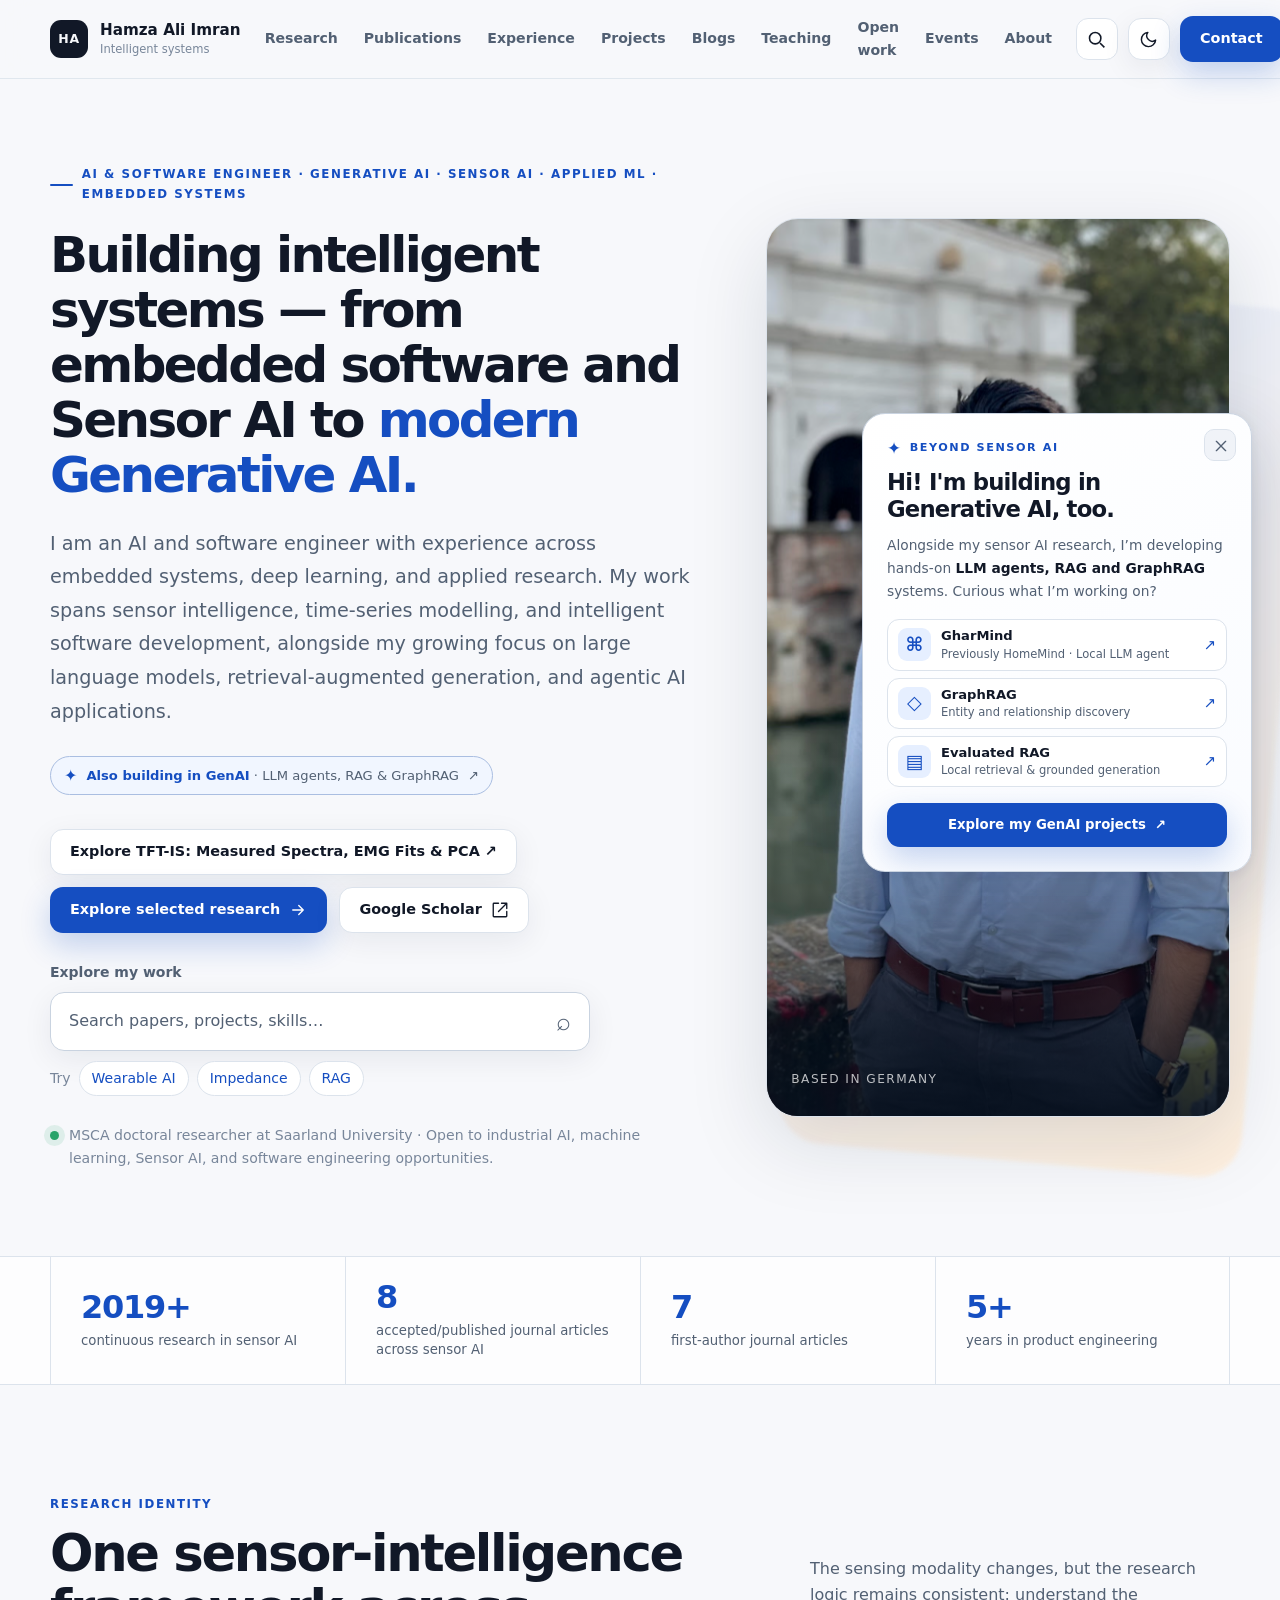
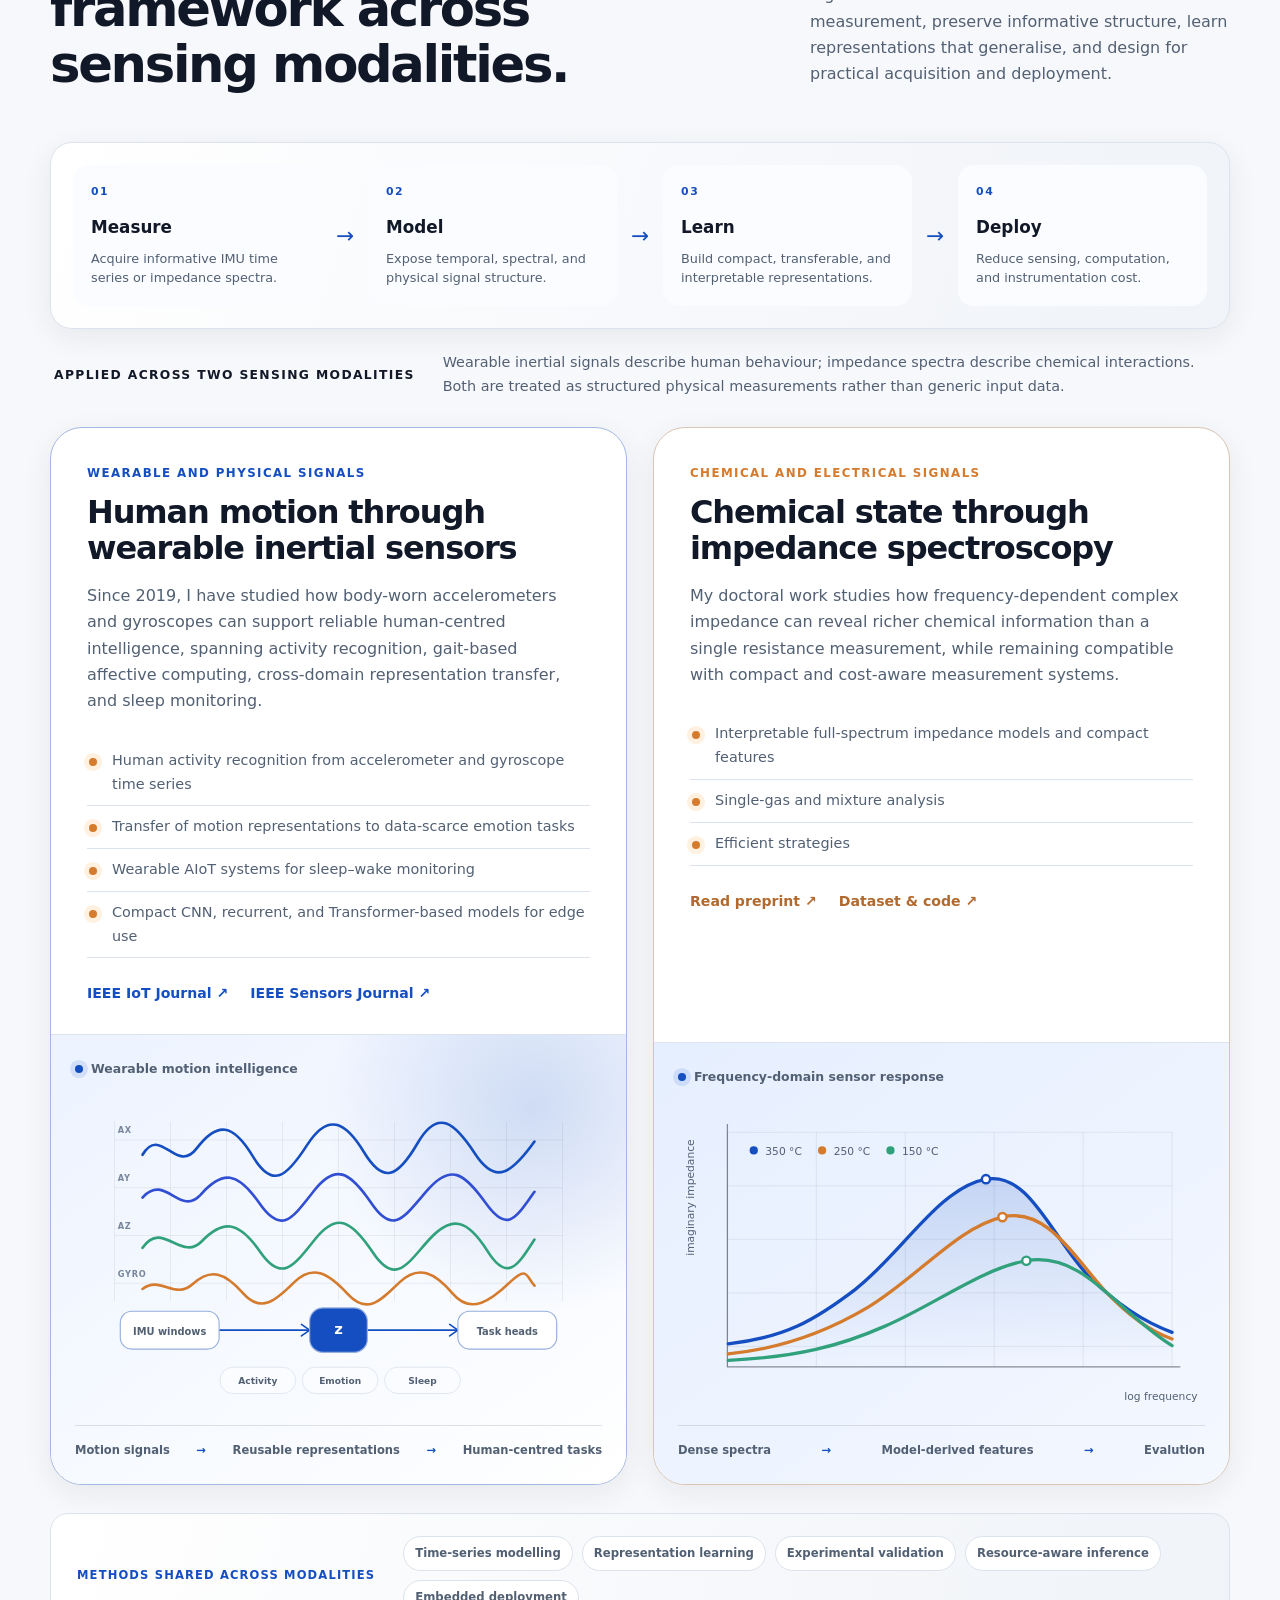
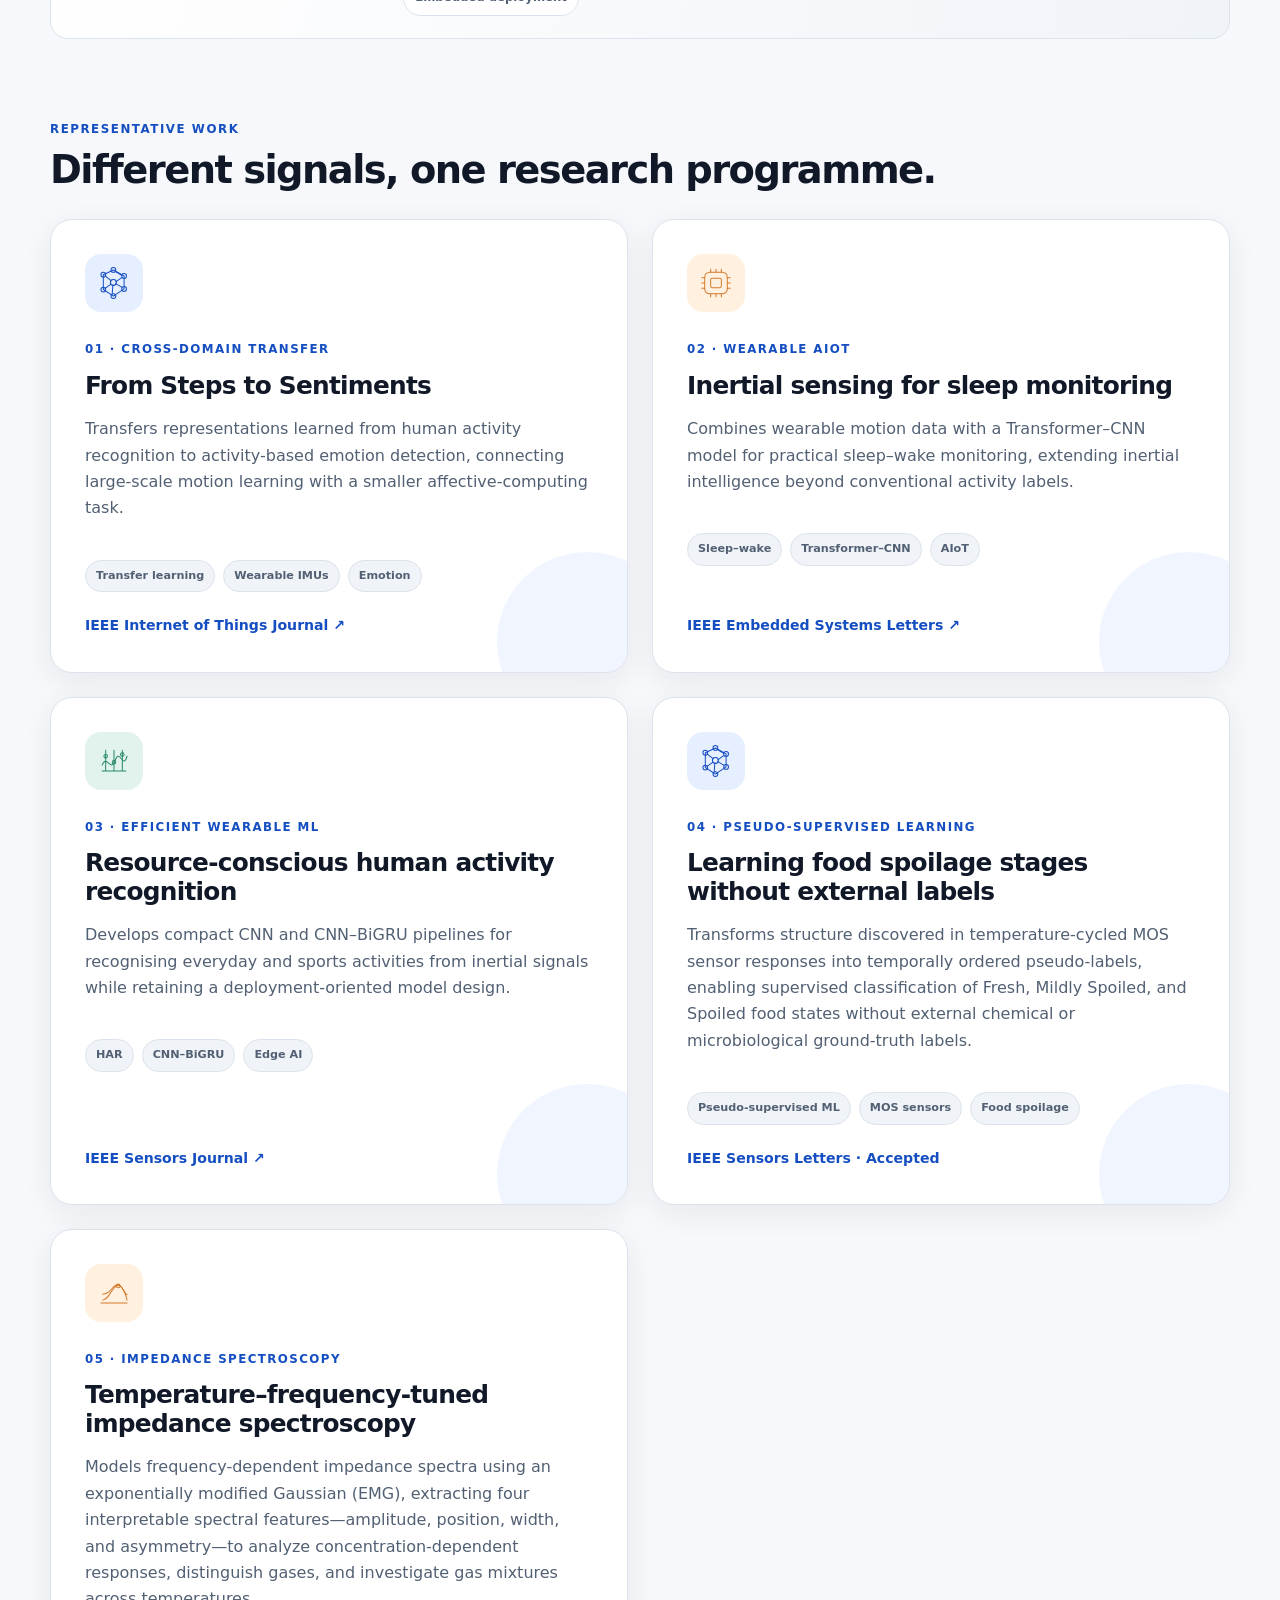
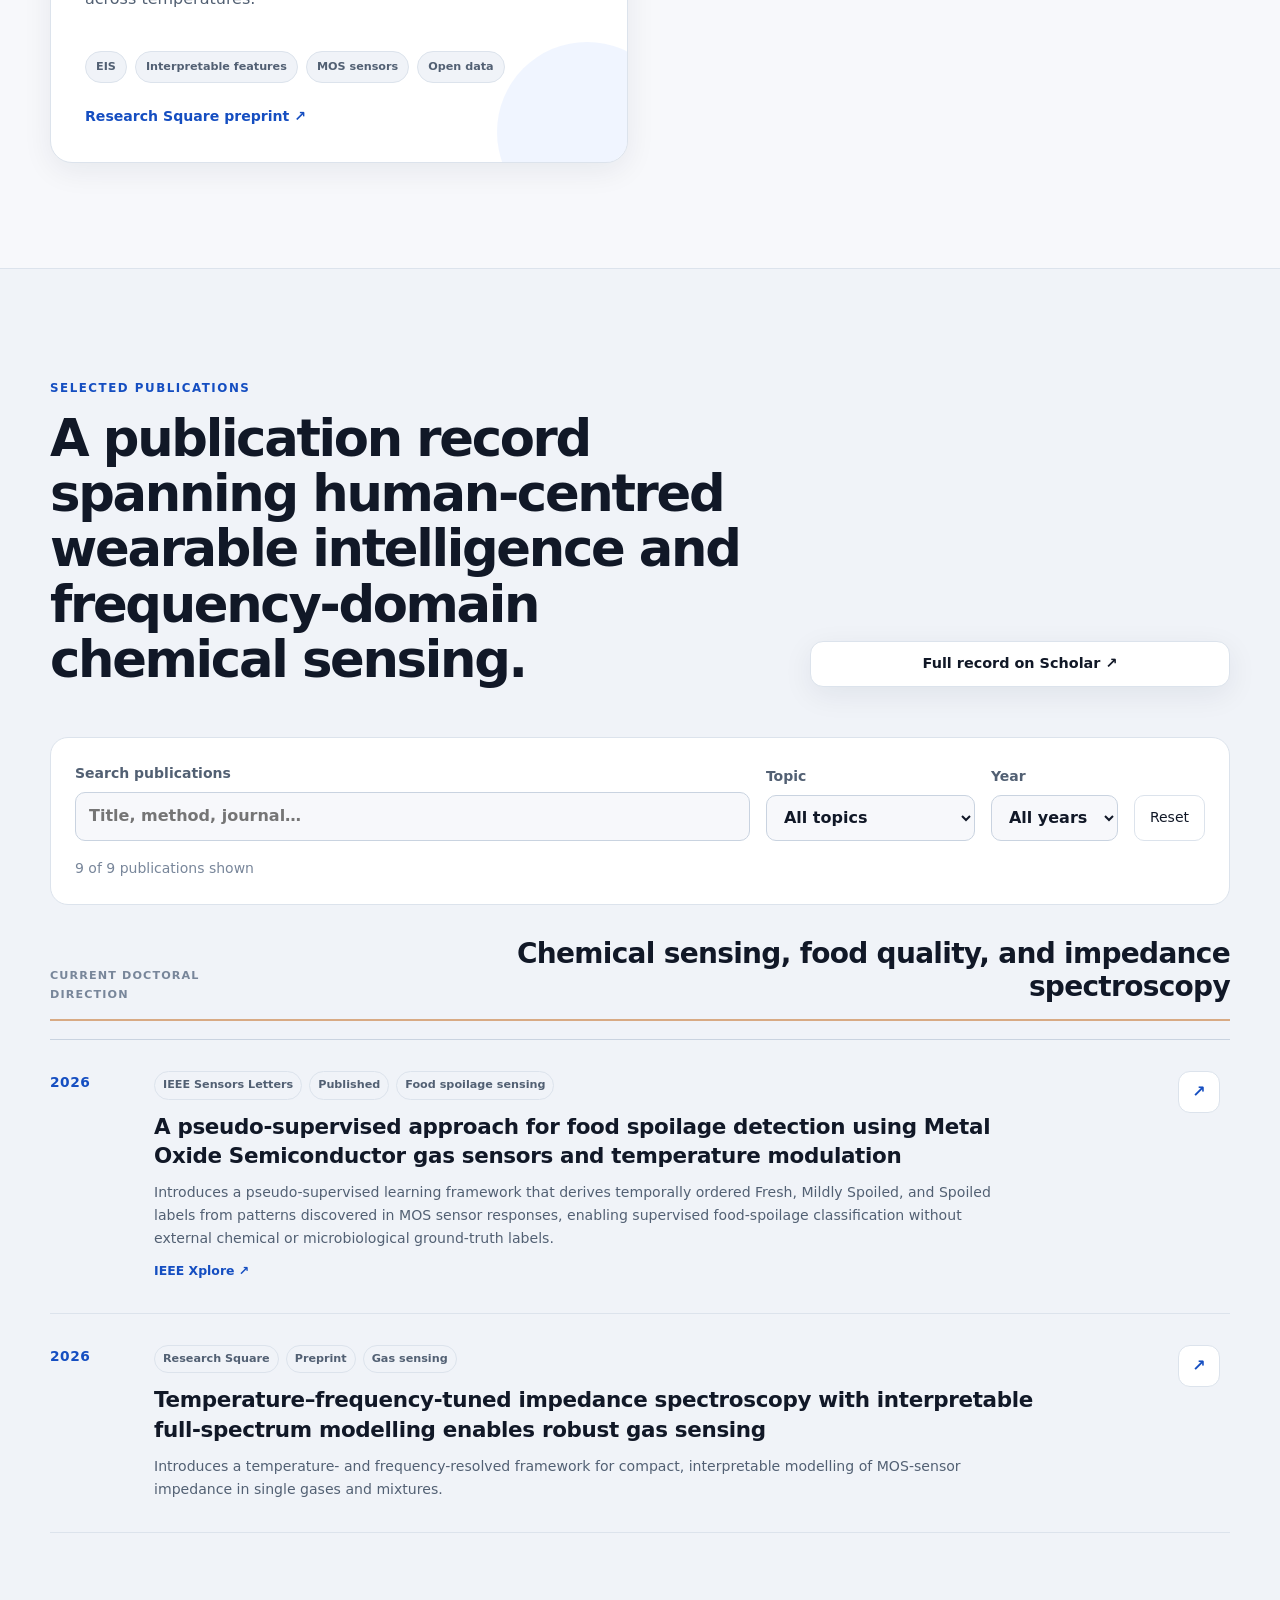
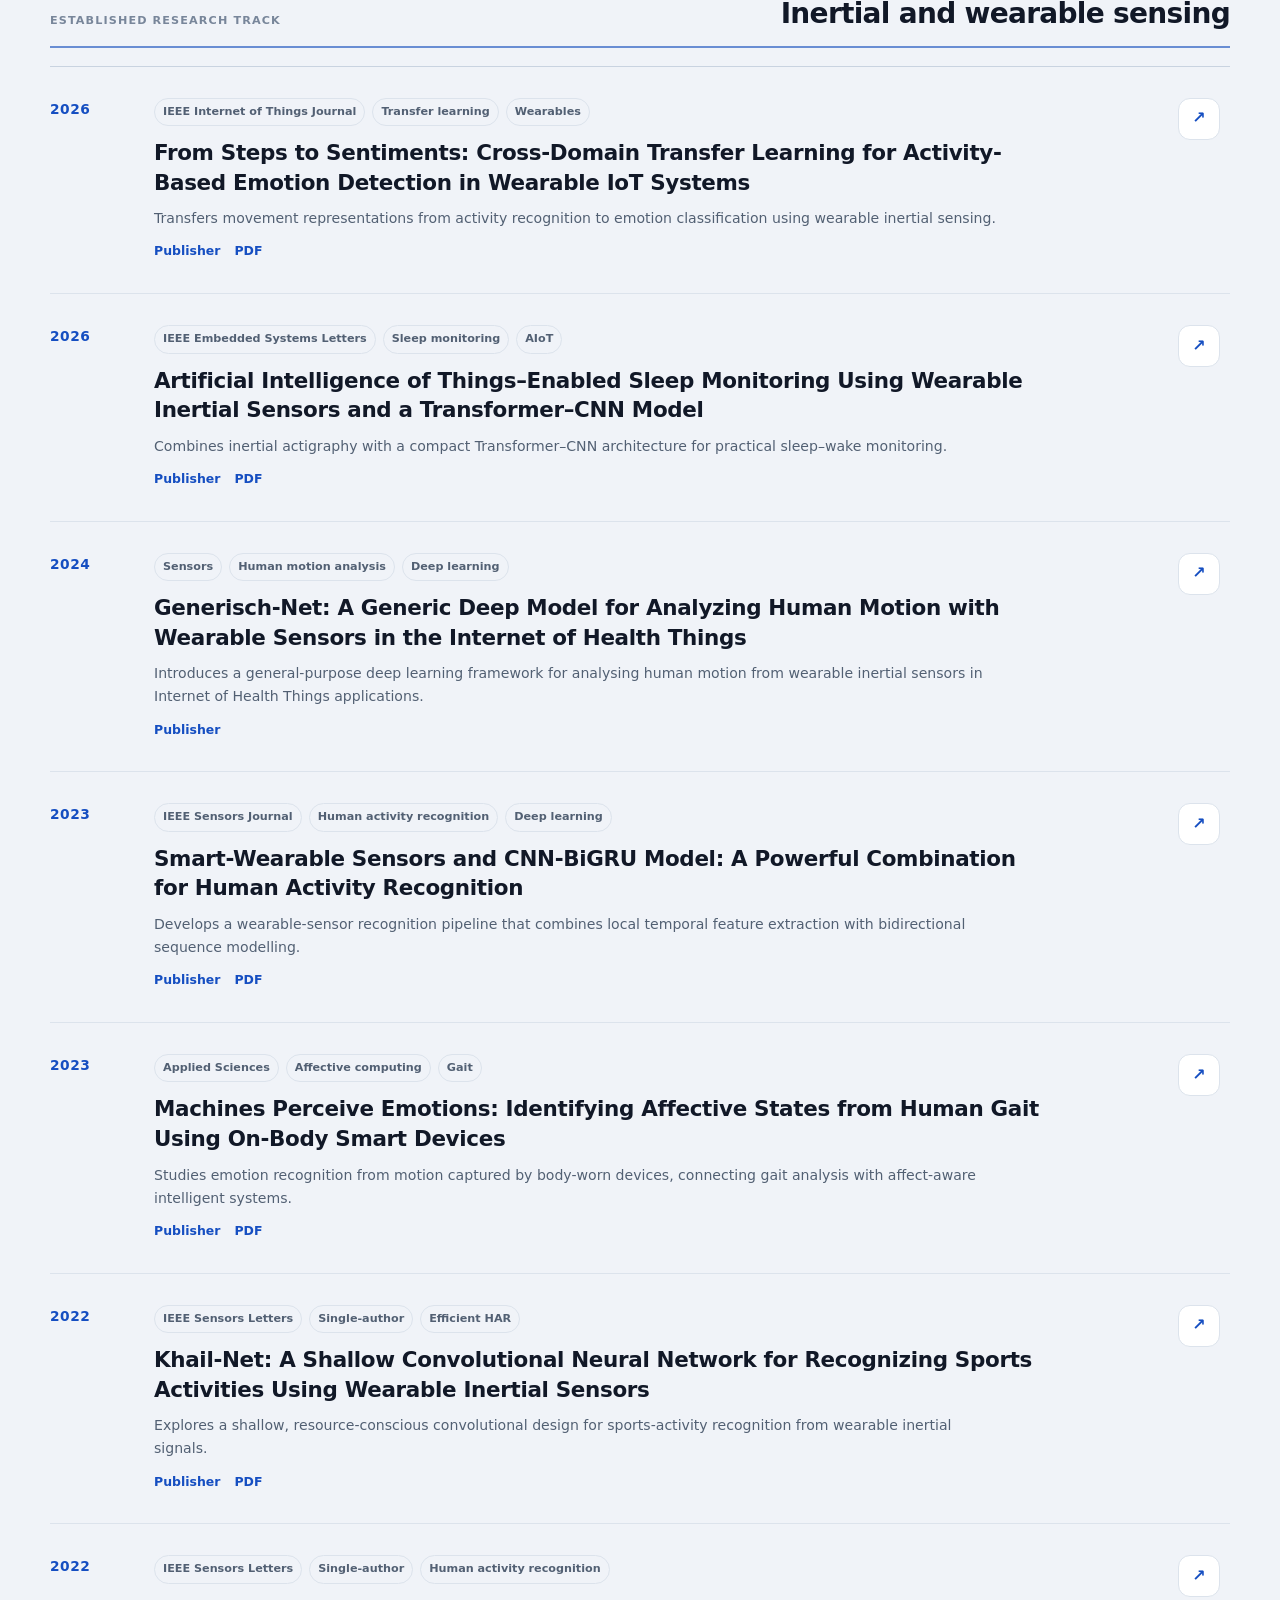
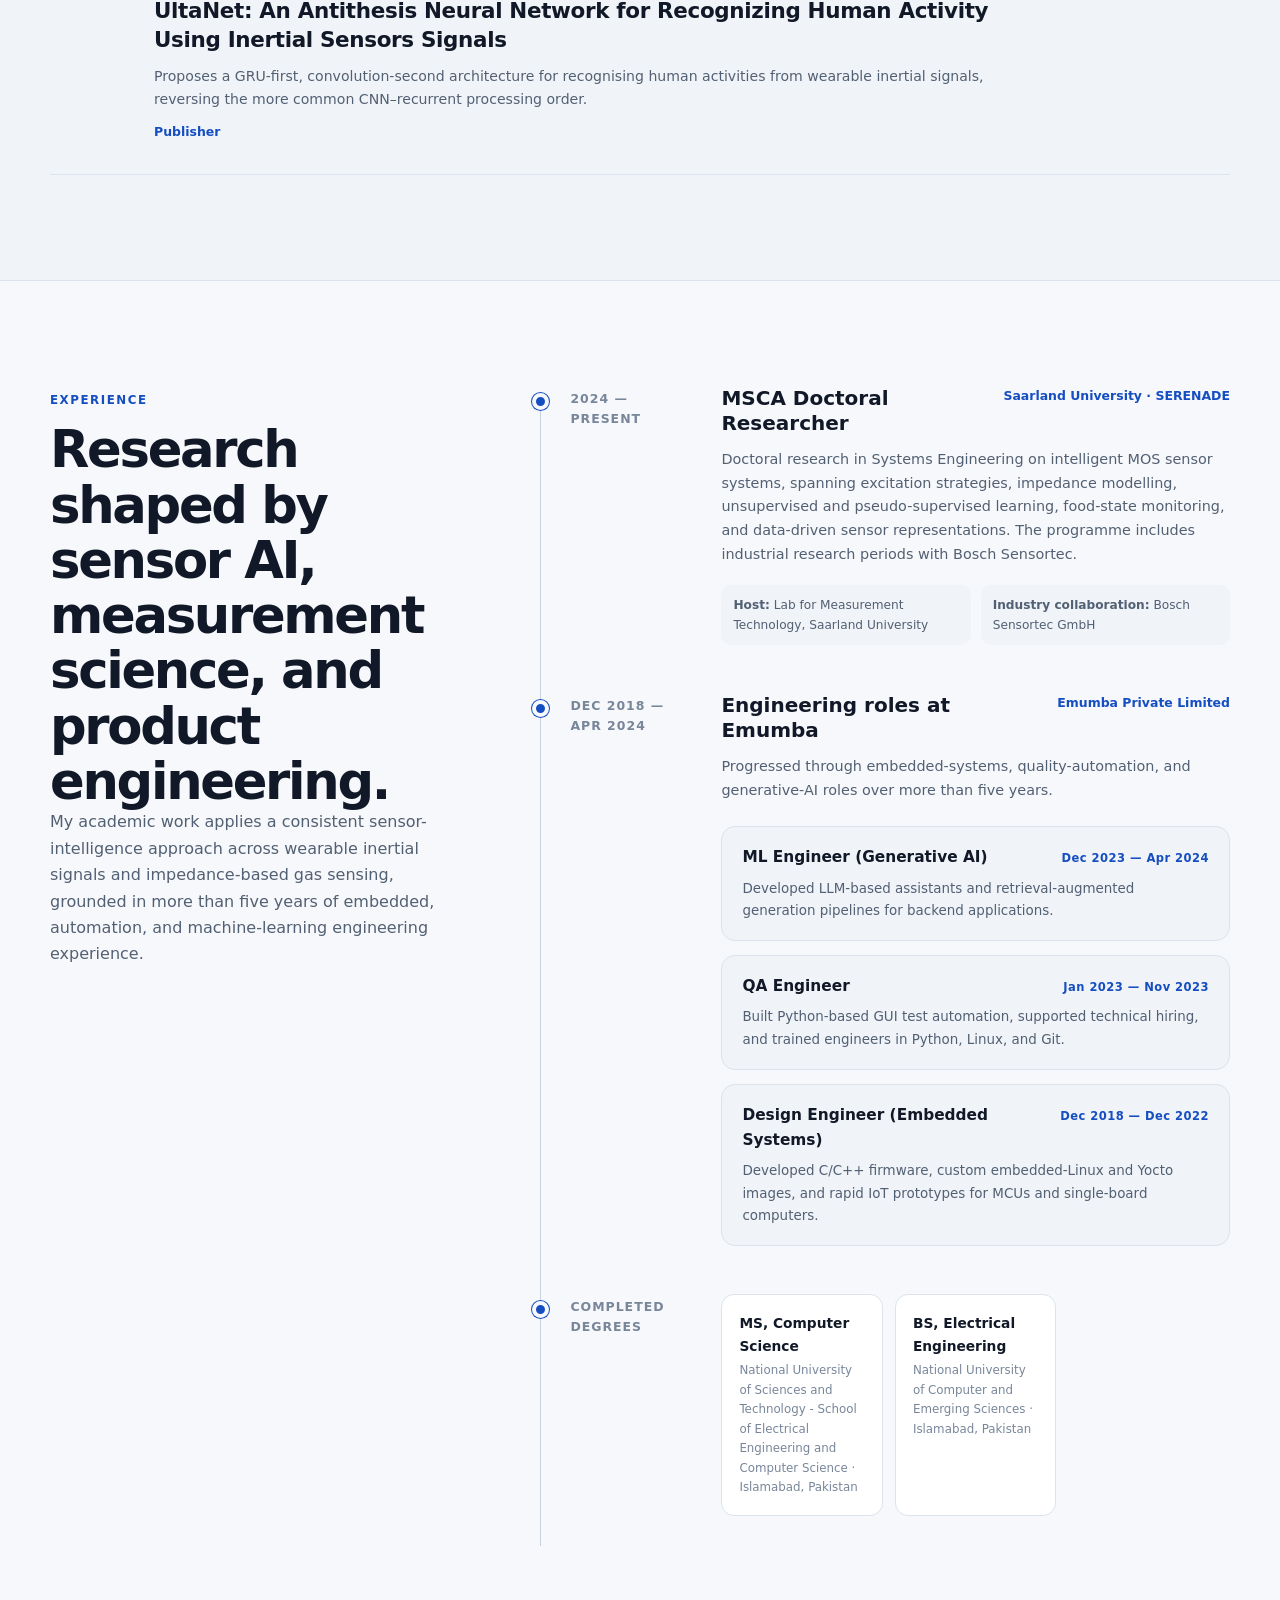
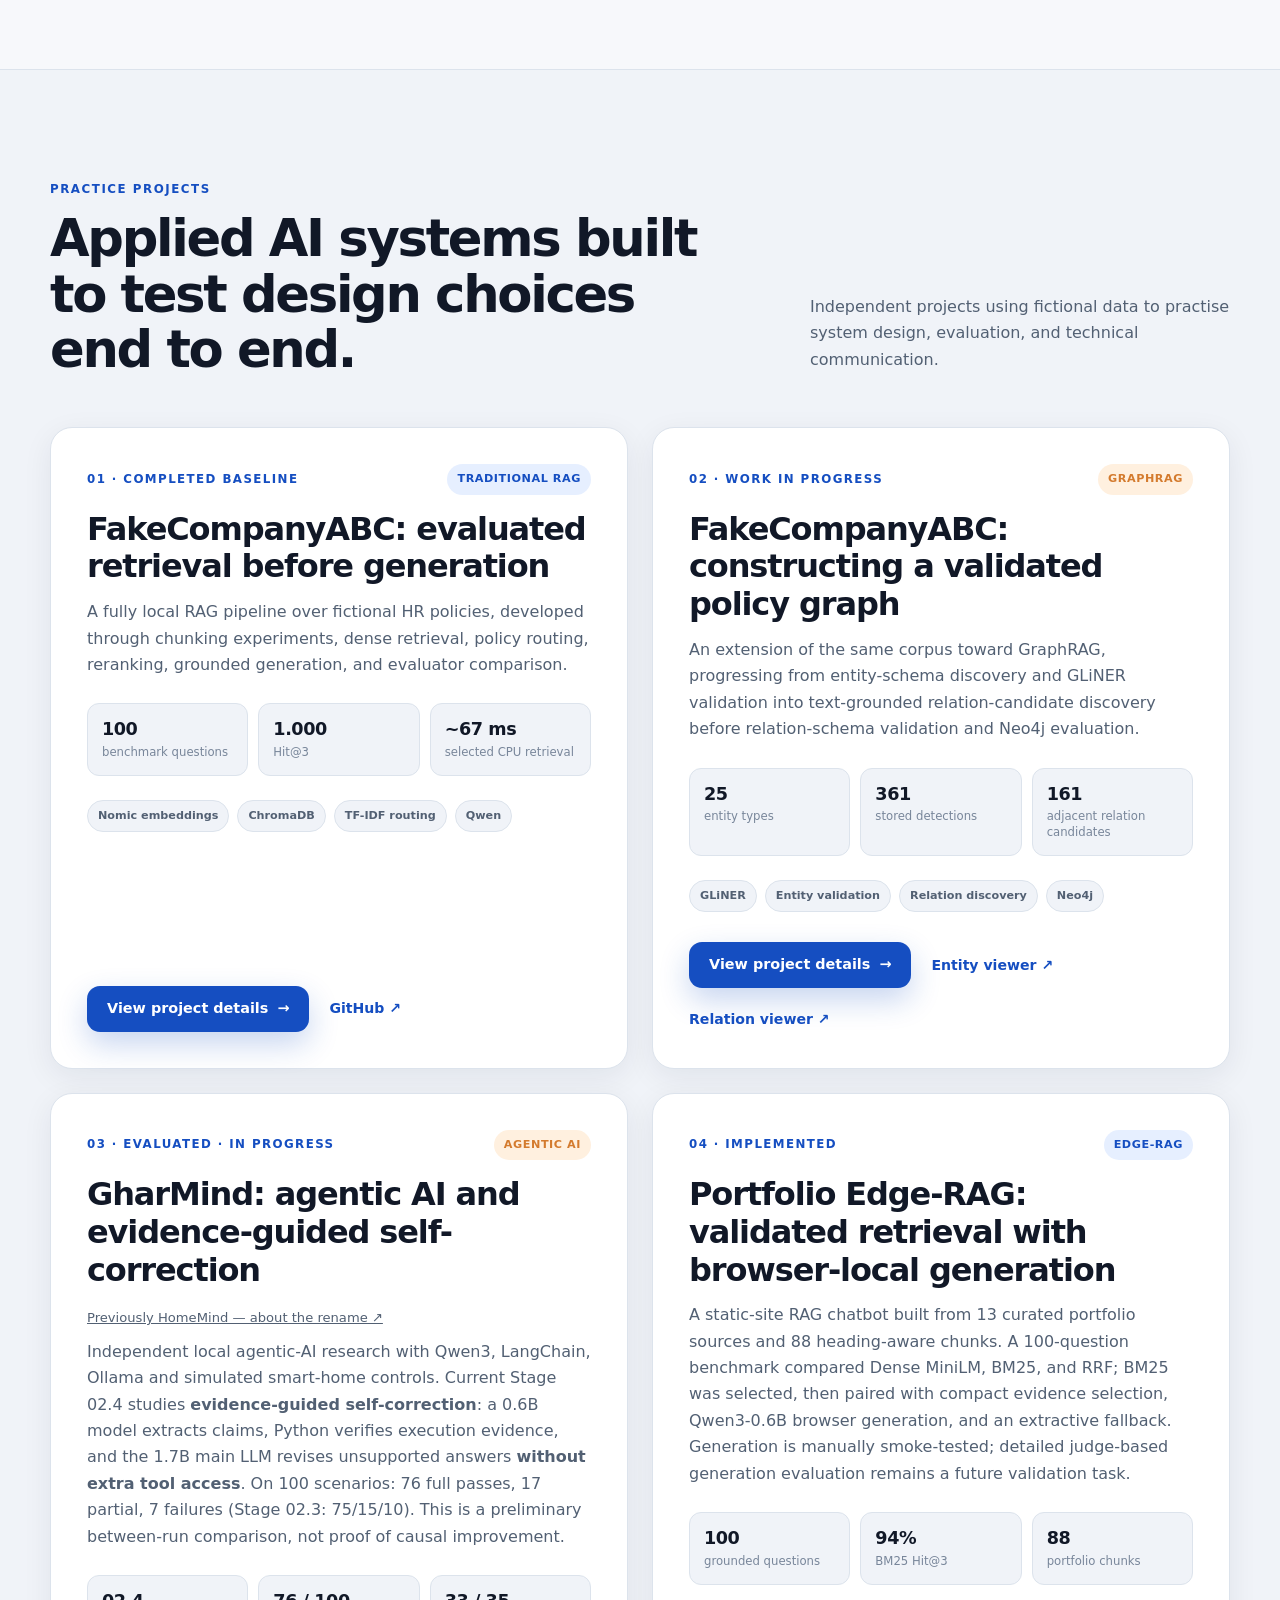
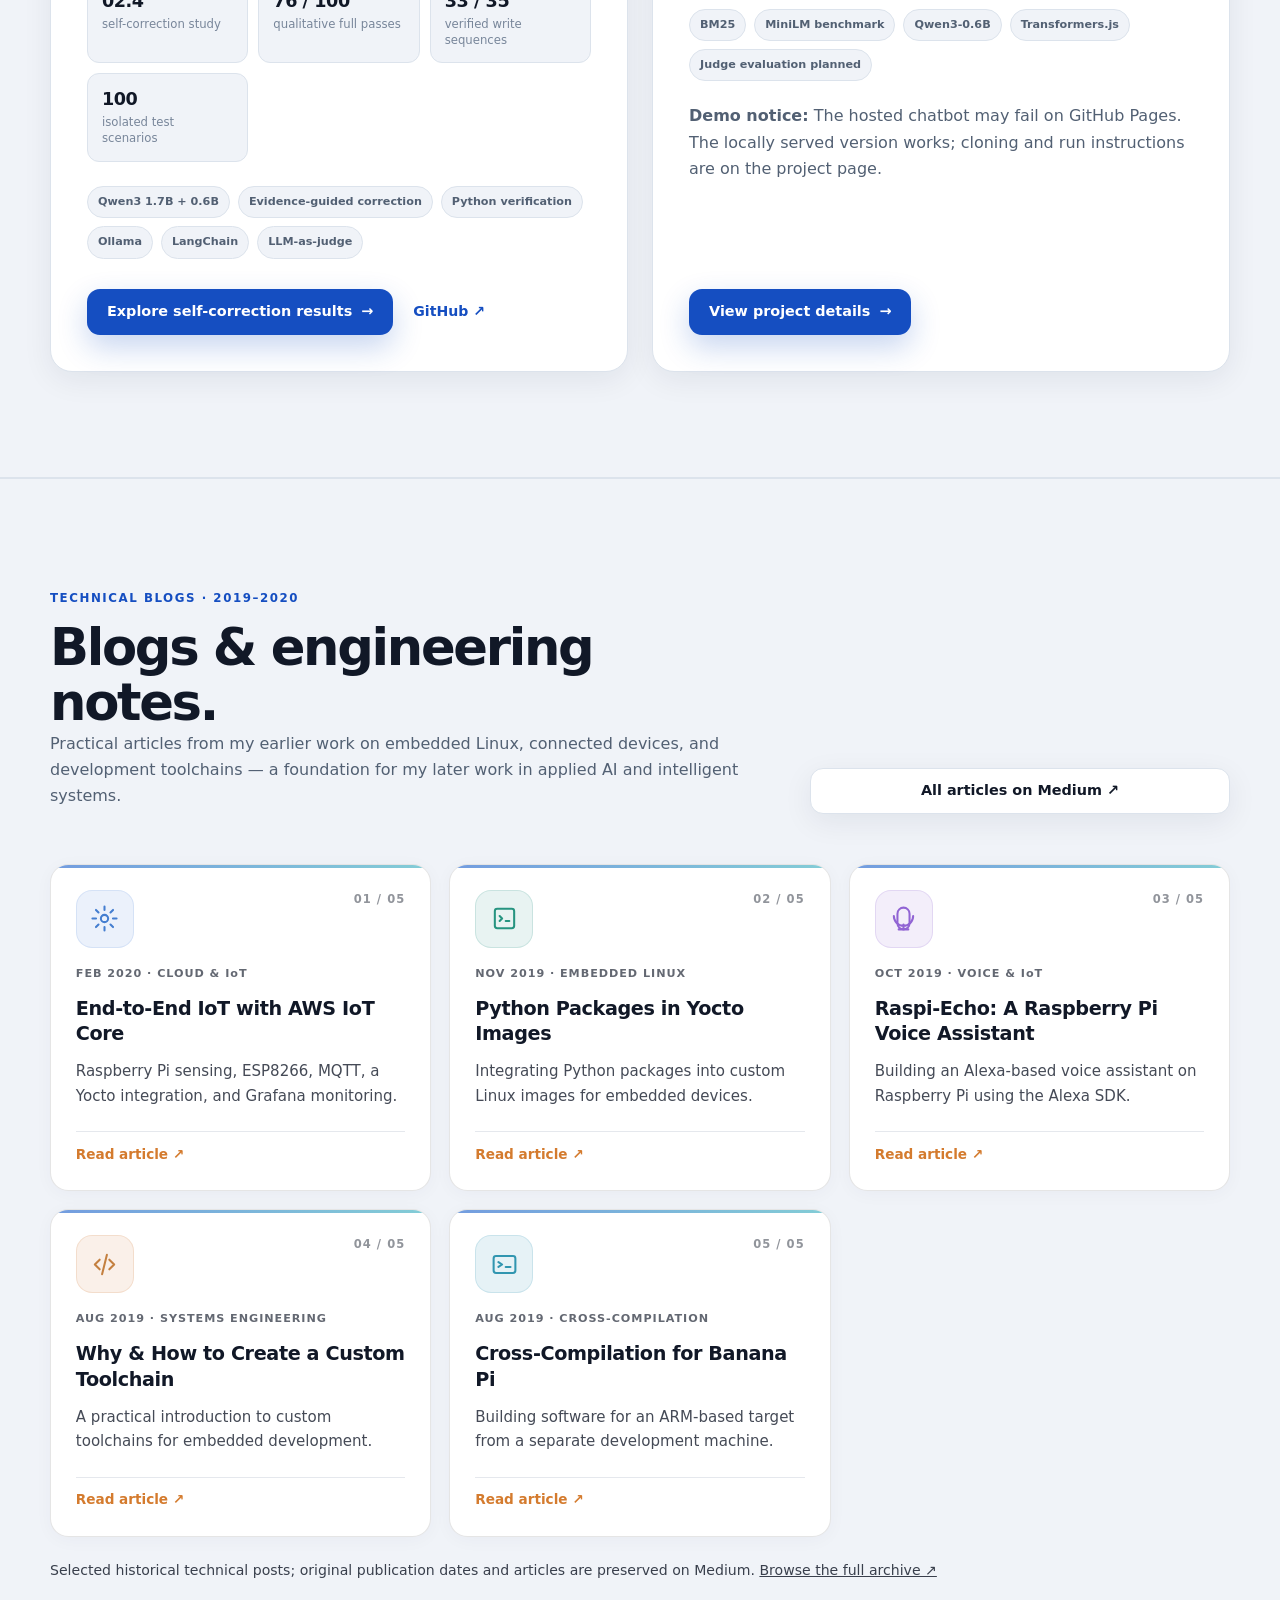
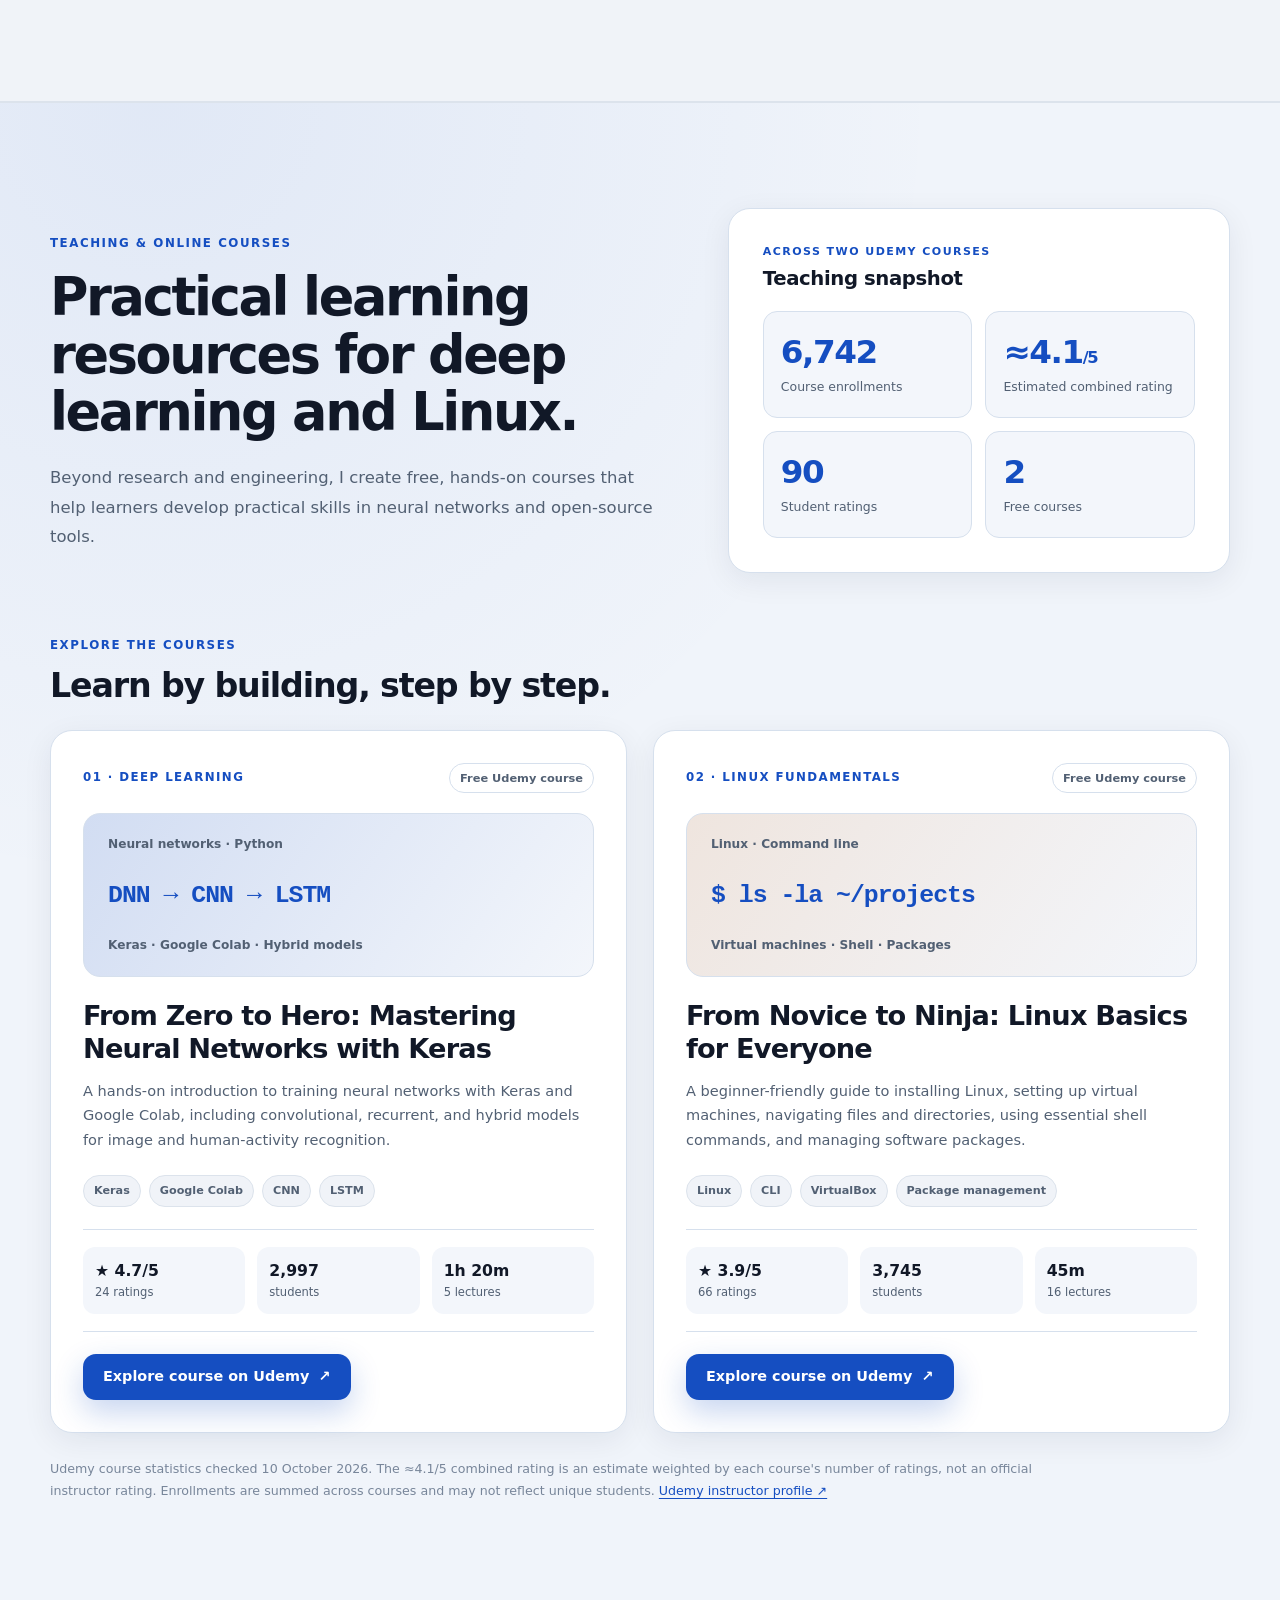
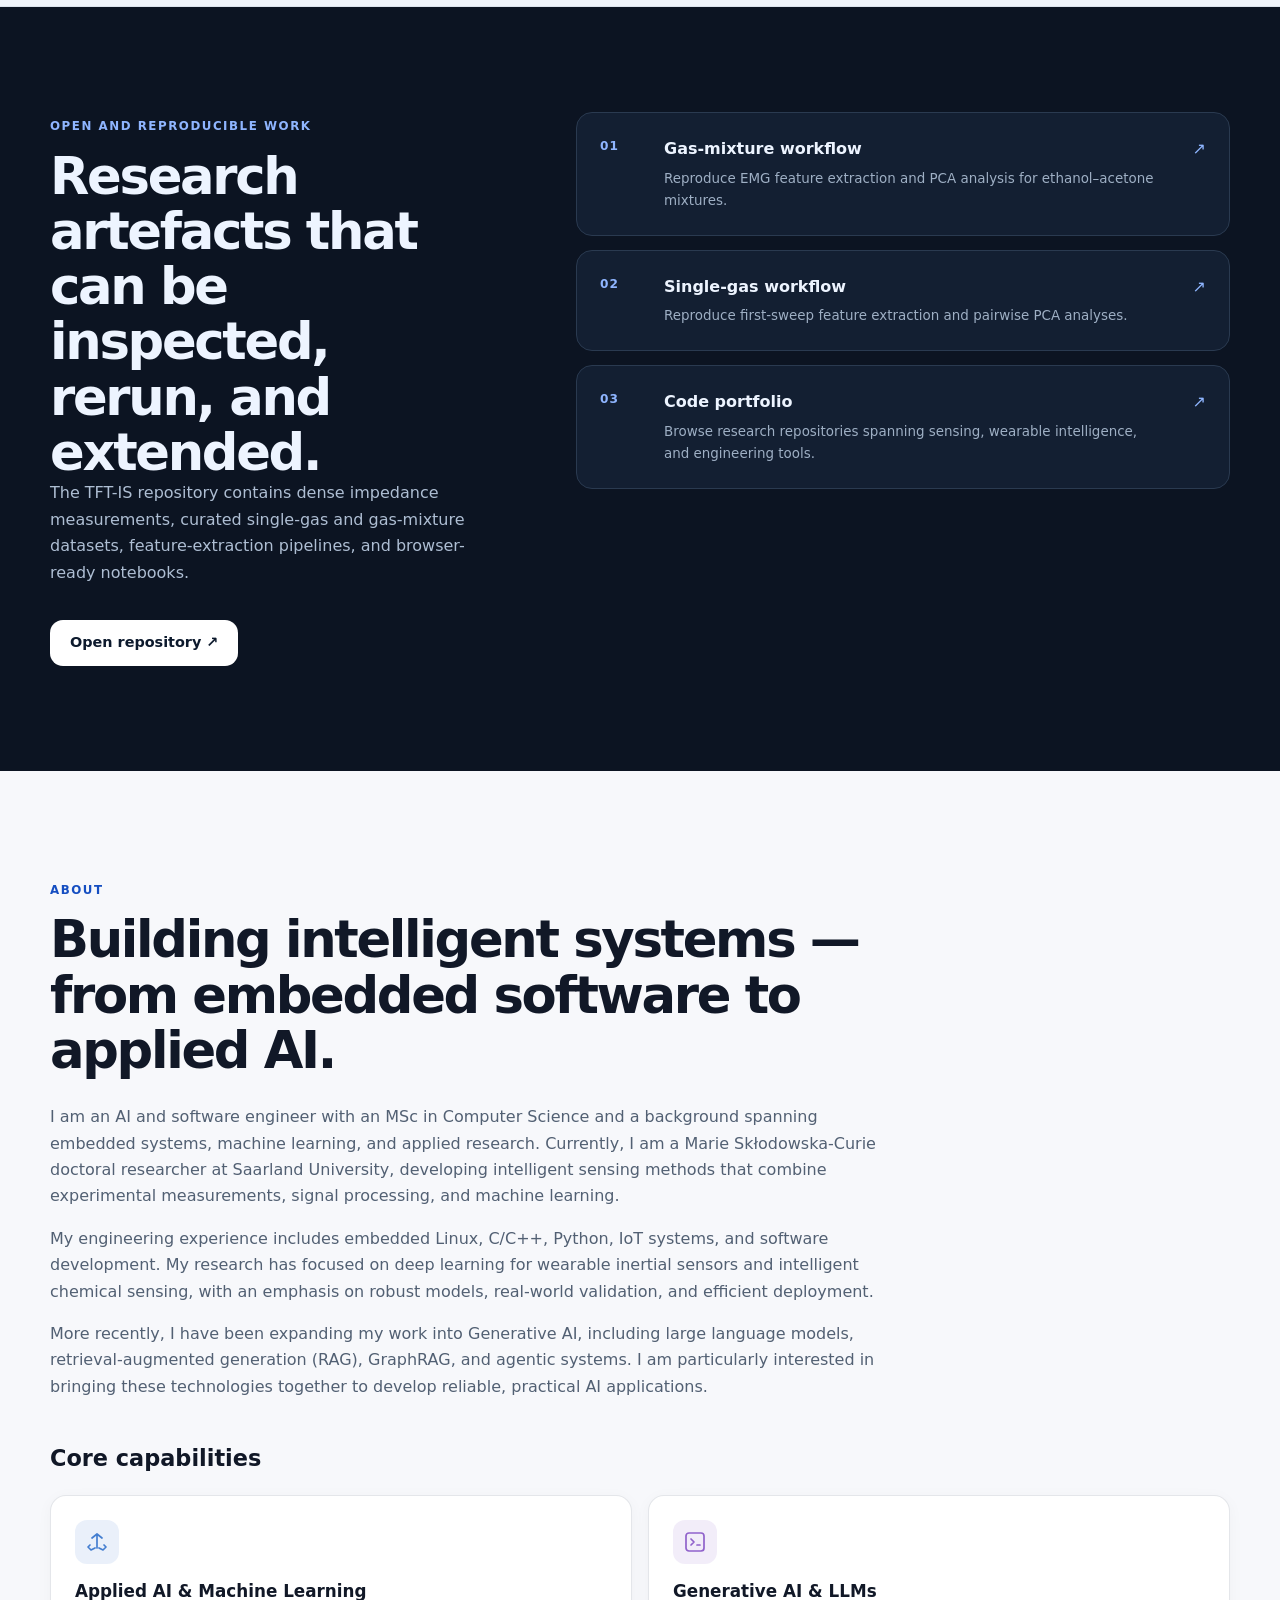
==== commit ff66cb8e: "Restore previous portfolio and retain Rotterdam Events entry" ====
--- a/index.html
+++ b/index.html
@@ -4,19 +4,19 @@
 <head>
 <meta charset="utf-8"/>
 <meta content="width=device-width, initial-scale=1" name="viewport"/>
-<title>Hamza Ali Imran — Applied AI and Intelligent Sensing</title>
-<meta content="Hamza Ali Imran builds and evaluates retrieval systems, local LLM agents, and machine-learning models for wearable and gas sensors." name="description"/>
+<title>Hamza Ali Imran — Intelligent Sensing Systems</title>
+<meta content="Research portfolio of Hamza Ali Imran, an MSCA doctoral researcher turning wearable inertial and impedance-based chemical sensor signals into robust, resource-efficient, and deployable intelligence." name="description"/>
 <meta content="Hamza Ali Imran" name="author"/>
 <meta content="#f7f8fb" name="theme-color"/>
 <link href="https://engrhamzaaliimran.github.io/" rel="canonical"/>
 <meta content="website" property="og:type"/>
-<meta content="Hamza Ali Imran — Applied AI and Intelligent Sensing" property="og:title"/>
-<meta content="Hamza Ali Imran builds and evaluates retrieval systems, local LLM agents, and machine-learning models for wearable and gas sensors." property="og:description"/>
+<meta content="Hamza Ali Imran — Intelligent Sensing Systems" property="og:title"/>
+<meta content="One sensor-intelligence research programme across wearable inertial and impedance-based chemical sensing—from measurement design to deployable machine learning." property="og:description"/>
 <meta content="https://engrhamzaaliimran.github.io/" property="og:url"/>
 <meta content="https://engrhamzaaliimran.github.io/assets/hamza-ali-imran.png" property="og:image"/>
 <meta content="summary_large_image" name="twitter:card"/>
 <link as="image" href="assets/hamza-ali-imran.png" rel="preload"/>
-<link href="assets/style.css?v=publication-groups" rel="stylesheet"/>
+<link href="assets/style.css?v=genai-announcement-20261011" rel="stylesheet"/>
 <script>
     (function () {
       try {
@@ -118,9 +118,14 @@
 <div class="shell hero-grid">
 <div class="hero-copy reveal">
 <div class="eyebrow"><span></span> AI &amp; Software Engineer · Generative AI · Sensor AI · Applied ML · Embedded Systems</div>
-<h1>Retrieval systems, local AI agents, and <em>intelligent sensors.</em></h1>
-<p class="hero-lead">I’m Hamza Ali Imran, an AI and software engineer in Germany. I build retrieval pipelines and test what language-model agents actually do. At Saarland University, I study how gas-sensor measurements can reveal changes in food quality.</p>
-<div class="hero-actions"><a class="button button-secondary" href="#featured-work">Explore featured projects</a>
+<h1>Building intelligent systems — from embedded software and Sensor AI to <em>modern Generative AI.</em></h1>
+<p class="hero-lead">I am an AI and software engineer with experience across embedded systems, deep learning, and applied research. My work spans sensor intelligence, time-series modelling, and intelligent software development, alongside my growing focus on large language models, retrieval-augmented generation, and agentic AI applications.</p>
+<a class="genai-hero-note" href="#practice-projects" aria-label="Explore my Generative AI projects">
+  <span class="genai-hero-note-symbol" aria-hidden="true">✦</span>
+  <span><strong>Also building in GenAI</strong> · LLM agents, RAG &amp; GraphRAG</span>
+  <span aria-hidden="true">↗</span>
+</a>
+<div class="hero-actions"><a class="button button-secondary" href="eis-explorer.html" title="Interactively explore TFT-IS measurements, EMG spectral fits, and PCA results">Explore TFT-IS: Measured Spectra, EMG Fits &amp; PCA ↗</a>
 <a class="button button-primary" href="#research">
               Explore selected research
               <svg aria-hidden="true" viewbox="0 0 24 24"><path d="M5 12h14M13 6l6 6-6 6"></path></svg>
@@ -146,11 +151,10 @@
 </aside>
 </div>
 </section>
-<section class="section" id="featured-work"><div class="shell"><h2>Featured projects</h2><div class="featured-links"><article><h3><a href="traditional-rag.html">FakeCompanyABC ↗</a></h3><p>See how routing a question to the right HR policy changed retrieval accuracy on a 100-question benchmark.</p></article><article><h3><a href="homemind.html">GharMind ↗</a></h3><p>Compare an agent’s claims with its tool calls and the resulting changes in a simulated home.</p></article><article><h3><a href="eis-explorer.html">EIS Explorer ↗</a></h3><p>Choose a gas exposure and inspect the measured impedance spectrum alongside its fitted curve.</p></article></div></div></section>
 <section aria-label="Research profile metrics" class="metrics-section">
 <div class="shell metrics-grid reveal">
 <div class="metric"><strong>2019+</strong><span>continuous research in sensor AI</span></div>
-<div class="metric"><strong>9</strong><span>accepted/published journal articles</span></div>
+<div class="metric"><strong>8</strong><span>accepted/published journal articles across sensor AI</span></div>
 <div class="metric"><strong>7</strong><span>first-author journal articles</span></div>
 <div class="metric"><strong>5+</strong><span>years in product engineering</span></div>
 </div>
@@ -276,7 +280,7 @@
 <g class="axis-labels"><text x="542" y="380">log frequency</text><text transform="rotate(-90 19 205)" x="19" y="205">imaginary impedance</text></g>
 <g class="legend"><circle class="legend-a" cx="92" cy="77" r="5"></circle><text x="106" y="82">350 °C</text><circle class="legend-b" cx="175" cy="77" r="5"></circle><text x="189" y="82">250 °C</text><circle class="legend-c" cx="258" cy="77" r="5"></circle><text x="272" y="82">150 °C</text></g>
 </svg>
-<div class="visual-footer"><span>Dense spectra</span><span class="visual-arrow">→</span><span>Model-derived features</span><span class="visual-arrow">→</span><span>Evaluation</span></div>
+<div class="visual-footer"><span>Dense spectra</span><span class="visual-arrow">→</span><span>Model-derived features</span><span class="visual-arrow">→</span><span>Evalution</span></div>
 </div>
 </article>
 </div>
@@ -319,7 +323,7 @@
 <h3>Learning food spoilage stages without external labels</h3>
 <p>Transforms structure discovered in temperature-cycled MOS sensor responses into temporally ordered pseudo-labels, enabling supervised classification of Fresh, Mildly Spoiled, and Spoiled food states without external chemical or microbiological ground-truth labels.</p>
 <div class="tag-row"><span>Pseudo-supervised ML</span><span>MOS sensors</span><span>Food spoilage</span></div>
-<a class="text-link" href="https://doi.org/10.1109/LSENS.2026.3740177">IEEE Sensors Letters · Published ↗</a>
+<span class="text-link">IEEE Sensors Letters · Accepted</span>
 </article>
 <article class="research-card reveal" id="explore-6">
 <div aria-hidden="true" class="card-icon spectrum-icon"><svg viewbox="0 0 64 64"><path d="M10 49h44M13 44c7-2 10-7 15-15s11-15 18-5 7 18 8 20"></path><path d="M13 34c9-1 13-6 18-12s10-6 15 2 6 10 8 11"></path><circle cx="39" cy="20" r="3"></circle></svg></div>
@@ -337,10 +341,10 @@
 <div class="section-heading reveal">
 <div>
 <span class="kicker">Selected publications</span>
-<h2>Publications in wearable sensing, chemical sensing, high performance computing, and distributed systems.</h2>
+<h2>A publication record spanning human-centred wearable intelligence and frequency-domain chemical sensing.</h2>
 </div>
 <a class="button button-secondary" href="https://scholar.google.com/citations?user=wqW4TusAAAAJ&amp;hl=en" rel="noopener noreferrer" target="_blank">Full record on Scholar ↗</a>
-</div><form aria-label="Filter publications" class="explorer-controls enhanced-only" hidden="" id="publication-controls" role="search"><label class="explorer-query">Search publications<input autocomplete="off" id="pub-query" placeholder="Title, method, journal…" type="search"/></label><label>Topic<select id="pub-topic"><option value="">All topics</option><option value="chemical">Chemical sensing</option><option value="wearable">Wearable sensing</option><option value="computing">High Performance Computing and Distributed Systems</option></select></label><label>Year<select id="pub-year"><option value="">All years</option><option>2026</option><option>2024</option><option>2023</option><option>2022</option><option>2019</option></select></label><button class="explorer-reset" type="reset">Reset</button><p class="explorer-count" id="pub-count" role="status"></p></form><p class="explorer-empty" hidden="" id="pub-empty">No publications match. Try a broader term or reset the filters.</p>
+</div><form aria-label="Filter publications" class="explorer-controls enhanced-only" hidden="" id="publication-controls" role="search"><label class="explorer-query">Search publications<input autocomplete="off" id="pub-query" placeholder="Title, method, journal…" type="search"/></label><label>Topic<select id="pub-topic"><option value="">All topics</option><option value="chemical">Chemical sensing</option><option value="wearable">Wearable sensing</option></select></label><label>Year<select id="pub-year"><option value="">All years</option><option>2026</option><option>2024</option><option>2023</option><option>2022</option></select></label><button class="explorer-reset" type="reset">Reset</button><p class="explorer-count" id="pub-count" role="status"></p></form><p class="explorer-empty" hidden="" id="pub-empty">No publications match. Try a broader term or reset the filters.</p>
 <div class="publication-group-heading reveal">
 <span>Current doctoral direction</span>
 <h3>Chemical sensing, food quality, and impedance spectroscopy</h3>
@@ -351,9 +355,8 @@
 <div class="pub-body">
 <div class="pub-meta"><span>IEEE Sensors Letters</span><span>Published</span><span>Food spoilage sensing</span></div>
 <h3>A pseudo-supervised approach for food spoilage detection using Metal Oxide Semiconductor gas sensors and temperature modulation</h3>
-<p class="pub-authors"><strong>Hamza Ali Imran</strong>, Akshay Markanday, Luigi Masi, Andreas Schütze, Christian Bur</p>
 <p>Introduces a pseudo-supervised learning framework that derives temporally ordered Fresh, Mildly Spoiled, and Spoiled labels from patterns discovered in MOS sensor responses, enabling supervised food-spoilage classification without external chemical or microbiological ground-truth labels.</p>
-<div class="pub-actions"><a href="https://doi.org/10.1109/LSENS.2026.3740177" target="_blank" rel="noopener noreferrer">Publisher</a></div>
+<div class="pub-actions"><a href="https://doi.org/10.1109/LSENS.2026.3740177" target="_blank" rel="noopener noreferrer">IEEE Xplore ↗</a></div>
 </div>
 <a aria-label="Open paper in IEEE Sensors Letters" class="pub-link" href="https://doi.org/10.1109/LSENS.2026.3740177" rel="noopener noreferrer" target="_blank">↗</a>
 </article>
@@ -362,14 +365,12 @@
 <div class="pub-body">
 <div class="pub-meta"><span>Research Square</span><span>Preprint</span><span>Gas sensing</span></div>
 <h3>Temperature–frequency-tuned impedance spectroscopy with interpretable full-spectrum modelling enables robust gas sensing</h3>
-<p class="pub-authors"><strong>Hamza Ali Imran</strong>, Akshay Markanday, Oliver Brieger, Andreas Schütze, Christian Bur</p>
 <p>Introduces a temperature- and frequency-resolved framework for compact, interpretable modelling of MOS-sensor impedance in single gases and mixtures.</p>
-<div class="pub-actions"><a href="https://doi.org/10.21203/rs.3.rs-10238401/v1" rel="noopener noreferrer" target="_blank">Preprint</a></div>
 </div>
 <a aria-label="Open TFT-IS preprint" class="pub-link" href="https://doi.org/10.21203/rs.3.rs-10238401/v1" rel="noopener noreferrer" target="_blank">↗</a>
 </article>
 </div>
-<div class="publication-group-heading reveal">
+<div class="publication-group-heading wearable-group reveal">
 <span>Established research track</span>
 <h3>Inertial and wearable sensing</h3>
 </div>
@@ -379,7 +380,6 @@
 <div class="pub-body">
 <div class="pub-meta"><span>IEEE Internet of Things Journal</span><span>Transfer learning</span><span>Wearables</span></div>
 <h3>From Steps to Sentiments: Cross-Domain Transfer Learning for Activity-Based Emotion Detection in Wearable IoT Systems</h3>
-<p class="pub-authors"><strong>Hamza Ali Imran</strong>, Qaiser Riaz, Kiran Hamza, Shaida Muhammad, Björn Krüger</p>
 <p>Transfers movement representations from activity recognition to emotion classification using wearable inertial sensing.</p>
 <div class="pub-actions"><a href="https://ieeexplore.ieee.org/document/11404152" rel="noopener noreferrer" target="_blank">Publisher</a><a href="https://engrhamzaaliimran.github.io/pdf/HARtoEmotionsTL.pdf">PDF</a></div>
 </div>
@@ -390,7 +390,6 @@
 <div class="pub-body">
 <div class="pub-meta"><span>IEEE Embedded Systems Letters</span><span>Sleep monitoring</span><span>AIoT</span></div>
 <h3>Artificial Intelligence of Things–Enabled Sleep Monitoring Using Wearable Inertial Sensors and a Transformer–CNN Model</h3>
-<p class="pub-authors"><strong>Hamza Ali Imran</strong>, Ataul Aziz Ikram, Saad Wazir</p>
 <p>Combines inertial actigraphy with a compact Transformer–CNN architecture for practical sleep–wake monitoring.</p>
 <div class="pub-actions"><a href="https://ieeexplore.ieee.org/document/11525409" rel="noopener noreferrer" target="_blank">Publisher</a><a href="https://engrhamzaaliimran.github.io/pdf/ESL_Neendh-T_priprint.pdf">PDF</a></div>
 </div>
@@ -401,7 +400,6 @@
 <div class="pub-body">
 <div class="pub-meta"><span>Sensors</span><span>Human motion analysis</span><span>Deep learning</span></div>
 <h3>Generisch-Net: A Generic Deep Model for Analyzing Human Motion with Wearable Sensors in the Internet of Health Things</h3>
-<p class="pub-authors">Kiran Hamza, Qaiser Riaz, <strong>Hamza Ali Imran</strong>, Mehdi Hussain, Björn Krüger</p>
 <p>Introduces a general-purpose deep learning framework for analysing human motion from wearable inertial sensors in Internet of Health Things applications.</p>
 <div class="pub-actions"><a href="https://www.mdpi.com/1424-8220/24/19/6167" rel="noopener noreferrer" target="_blank">Publisher</a></div>
 </div>
@@ -412,7 +410,6 @@
 <div class="pub-body">
 <div class="pub-meta"><span>IEEE Sensors Journal</span><span>Human activity recognition</span><span>Deep learning</span></div>
 <h3>Smart-Wearable Sensors and CNN-BiGRU Model: A Powerful Combination for Human Activity Recognition</h3>
-<p class="pub-authors"><strong>Hamza Ali Imran</strong>, Qaiser Riaz, Mehdi Hussain, Hasan Tahir, Razi Arshad</p>
 <p>Develops a wearable-sensor recognition pipeline that combines local temporal feature extraction with bidirectional sequence modelling.</p>
 <div class="pub-actions"><a href="https://ieeexplore.ieee.org/document/10348511" rel="noopener noreferrer" target="_blank">Publisher</a><a href="https://engrhamzaaliimran.github.io/pdf/Smart-Wearable_Sensors_and_CNN-BiGRU_Model_A_Powerful_Combination_for_Human_Activity_Recognition.pdf">PDF</a></div>
 </div>
@@ -423,7 +420,6 @@
 <div class="pub-body">
 <div class="pub-meta"><span>Applied Sciences</span><span>Affective computing</span><span>Gait</span></div>
 <h3>Machines Perceive Emotions: Identifying Affective States from Human Gait Using On-Body Smart Devices</h3>
-<p class="pub-authors"><strong>Hamza Ali Imran</strong>, Qaiser Riaz, Muhammad Zeeshan, Mehdi Hussain, Razi Arshad</p>
 <p>Studies emotion recognition from motion captured by body-worn devices, connecting gait analysis with affect-aware intelligent systems.</p>
 <div class="pub-actions"><a href="https://www.mdpi.com/2076-3417/13/8/4728" rel="noopener noreferrer" target="_blank">Publisher</a><a href="https://engrhamzaaliimran.github.io/pdf/applsci-13-04728-v2.pdf">PDF</a></div>
 </div>
@@ -434,7 +430,6 @@
 <div class="pub-body">
 <div class="pub-meta"><span>IEEE Sensors Letters</span><span>Single-author</span><span>Efficient HAR</span></div>
 <h3>Khail-Net: A Shallow Convolutional Neural Network for Recognizing Sports Activities Using Wearable Inertial Sensors</h3>
-<p class="pub-authors"><strong>Hamza Ali Imran</strong></p>
 <p>Explores a shallow, resource-conscious convolutional design for sports-activity recognition from wearable inertial signals.</p>
 <div class="pub-actions"><a href="https://ieeexplore.ieee.org/document/9852659" rel="noopener noreferrer" target="_blank">Publisher</a><a href="https://engrhamzaaliimran.github.io/pdf/khail-Net.pdf">PDF</a></div>
 </div>
@@ -445,28 +440,10 @@
 <div class="pub-body">
 <div class="pub-meta"><span>IEEE Sensors Letters</span><span>Single-author</span><span>Human activity recognition</span></div>
 <h3>UltaNet: An Antithesis Neural Network for Recognizing Human Activity Using Inertial Sensors Signals</h3>
-<p class="pub-authors"><strong>Hamza Ali Imran</strong></p>
 <p>Proposes a GRU-first, convolution-second architecture for recognising human activities from wearable inertial signals, reversing the more common CNN–recurrent processing order.</p>
 <div class="pub-actions"><a href="https://doi.org/10.1109/LSENS.2021.3139947" rel="noopener noreferrer" target="_blank">Publisher</a></div>
 </div>
 <a aria-label="Open UltaNet journal publication" class="pub-link" href="https://doi.org/10.1109/LSENS.2021.3139947" rel="noopener noreferrer" target="_blank">↗</a>
-</article>
-</div>
-<div class="publication-group-heading reveal">
-<span>Earlier research</span>
-<h3>High Performance Computing and Distributed Systems</h3>
-</div>
-<div class="publication-list">
-<article class="publication-item reveal" data-topic="computing" data-year="2019" id="publication-raspberry-pi-beowulf">
-<div class="pub-year">2019</div>
-<div class="pub-body">
-<div class="pub-meta"><span>Journal of Advanced Research in Dynamical and Control Systems</span><span>High Performance Computing and Distributed Systems</span></div>
-<h3>Performance Comparison of MPICH and MPI4py on Raspberry Pi-3B Beowulf Cluster</h3>
-<p class="pub-authors">Saad Wazir, Ataul Aziz Ikram, <strong>Hamza Ali Imran</strong>, Hanif Ullah, Ahmed Jamal Ikram, Maryam Ehsan</p>
-<p>Compares MPICH and MPI4py for parallel workloads on a Raspberry Pi 3B cluster. Vol. 11, special issue 3, pp. 1766–1774.</p>
-<div class="pub-actions"><a href="https://arxiv.org/abs/1911.03709" rel="noopener noreferrer" target="_blank">arXiv copy</a></div>
-</div>
-<a aria-label="Open arXiv copy of the Raspberry Pi Beowulf cluster paper" class="pub-link" href="https://arxiv.org/abs/1911.03709" rel="noopener noreferrer" target="_blank">↗</a>
 </article>
 </div>
 </div>
@@ -500,7 +477,7 @@
 <div aria-label="Positions held at Emumba" class="career-progression">
 <div class="career-role">
 <div><strong>ML Engineer (Generative AI)</strong><span>Dec 2023 — Apr 2024</span></div>
-<p>I built retrieval pipelines for backend assistants so the language model could use relevant source material when answering a question.</p>
+<p>Developed LLM-based assistants and retrieval-augmented generation pipelines for backend applications.</p>
 </div>
 <div class="career-role">
 <div><strong>QA Engineer</strong><span>Jan 2023 — Nov 2023</span></div>
@@ -528,7 +505,7 @@
 <div class="shell">
 <div class="section-heading reveal">
 <div>
-<span class="kicker">Independent AI projects</span>
+<span class="kicker">Practice projects</span>
 <h2>Applied AI systems built to test design choices end to end.</h2>
 </div>
 <p>Independent projects using fictional data to practise system design, evaluation, and technical communication.</p>
@@ -604,7 +581,7 @@
 <span><strong>88</strong> portfolio chunks</span>
 </div>
 <div class="tag-row"><span>BM25</span><span>MiniLM benchmark</span><span>Qwen3-0.6B</span><span>Transformers.js</span><span>Judge evaluation planned</span></div>
-<p><a href="edge-rag-chatbot.html#worked-example">Inspect a benchmark question and its retrieved passages ↗</a></p>
+<p><strong>Demo notice:</strong> The hosted chatbot may fail on GitHub Pages. The locally served version works; cloning and run instructions are on the project page.</p>
 <div class="practice-links">
 <a class="button button-primary" href="edge-rag-chatbot.html">View project details <span aria-hidden="true">→</span></a>
 </div>
@@ -751,7 +728,7 @@
 <h2>Interested in Generative AI, Sensor AI, or intelligent software systems?</h2>
 <p>I welcome opportunities in industrial AI, machine learning, and software engineering, as well as collaborations on Generative AI, Sensor AI, and applied research.</p>
 </div>
-<div class="contact-actions"><a class="button button-secondary" href="pdf/Hamza-Ali-Imran-CV.pdf" download>Download CV (PDF)</a>
+<div class="contact-actions">
 <a class="button button-primary" href="mailto:engrhamzaaliimran@gmail.com">engrhamzaaliimran@gmail.com</a>
 <div class="social-row">
 <a href="https://www.linkedin.com/in/hamza-ali-imran-a0735a125/" rel="noopener noreferrer" target="_blank">LinkedIn ↗</a>
@@ -769,7 +746,38 @@
 <a href="#top">Back to top ↑</a>
 </div>
 </footer>
+<!-- Homepage-only GenAI announcement (non-modal, dismissible, once per session). -->
+<aside class="genai-announcement" id="genai-announcement" aria-labelledby="genai-announcement-title" hidden>
+  <button class="genai-announcement-close" data-genai-close type="button" aria-label="Dismiss Generative AI announcement">
+    <svg viewBox="0 0 24 24" aria-hidden="true"><path d="M5 5l14 14M19 5L5 19"/></svg>
+  </button>
+  <span class="genai-announcement-eyebrow"><span aria-hidden="true">✦</span> BEYOND SENSOR AI</span>
+  <h2 id="genai-announcement-title">Hi! I'm building in Generative AI, too.</h2>
+  <p>Alongside my sensor AI research, I’m developing hands-on <strong>LLM agents, RAG and GraphRAG</strong> systems. Curious what I’m working on?</p>
+  <div class="genai-announcement-projects" aria-label="Featured Generative AI projects">
+    <a href="homemind.html"><span class="genai-project-icon" aria-hidden="true">⌘</span><span><strong>GharMind</strong><small>Previously HomeMind · Local LLM agent</small></span><span aria-hidden="true">↗</span></a>
+    <a href="graphrag.html"><span class="genai-project-icon" aria-hidden="true">◇</span><span><strong>GraphRAG</strong><small>Entity and relationship discovery</small></span><span aria-hidden="true">↗</span></a>
+    <a href="traditional-rag.html"><span class="genai-project-icon" aria-hidden="true">▤</span><span><strong>Evaluated RAG</strong><small>Local retrieval &amp; grounded generation</small></span><span aria-hidden="true">↗</span></a>
+  </div>
+  <a class="button button-primary genai-announcement-cta" href="#practice-projects">Explore my GenAI projects <span aria-hidden="true">↗</span></a>
+</aside>
 
+<script>
+  // Show on every homepage visit, including refreshes; dismissal lasts only until navigation.
+  (function () {
+    const card = document.getElementById('genai-announcement');
+    if (!card) return;
+    card.hidden = false;
+    card.classList.add('is-visible');
+
+    const close = () => {
+      card.classList.remove('is-visible');
+      window.setTimeout(() => { card.hidden = true; }, 350);
+    };
+    card.querySelector('[data-genai-close]').addEventListener('click', close);
+    card.querySelectorAll('a').forEach(link => link.addEventListener('click', close));
+  })();
+</script>
 <script src="assets/script.js"></script>
 <script src="assets/explore.js" type="module"></script></body>
 </html>
--- a/assets/style.css
+++ b/assets/style.css
@@ -356,8 +356,9 @@
   padding: 0 0 15px;
   border-bottom: 2px solid color-mix(in srgb, var(--accent) 55%, var(--line));
 }
-.publication-list + .publication-group-heading {
+.publication-group-heading.wearable-group {
   margin-top: 64px;
+  border-bottom-color: color-mix(in srgb, var(--primary) 58%, var(--line));
 }
 .publication-group-heading span {
   color: var(--muted);
@@ -1077,7 +1078,3 @@
 @media (max-width: 600px) {
   .hero-copy h1 { font-size: clamp(1.95rem, 8vw, 2.8rem); }
 }
-
-.featured-links { display:grid; grid-template-columns:repeat(auto-fit,minmax(min(100%,15rem),1fr)); gap:2rem; }
-.featured-links article { border-top:2px solid var(--line); padding-top:1rem; }
-.featured-links h3 a { color:var(--primary); }
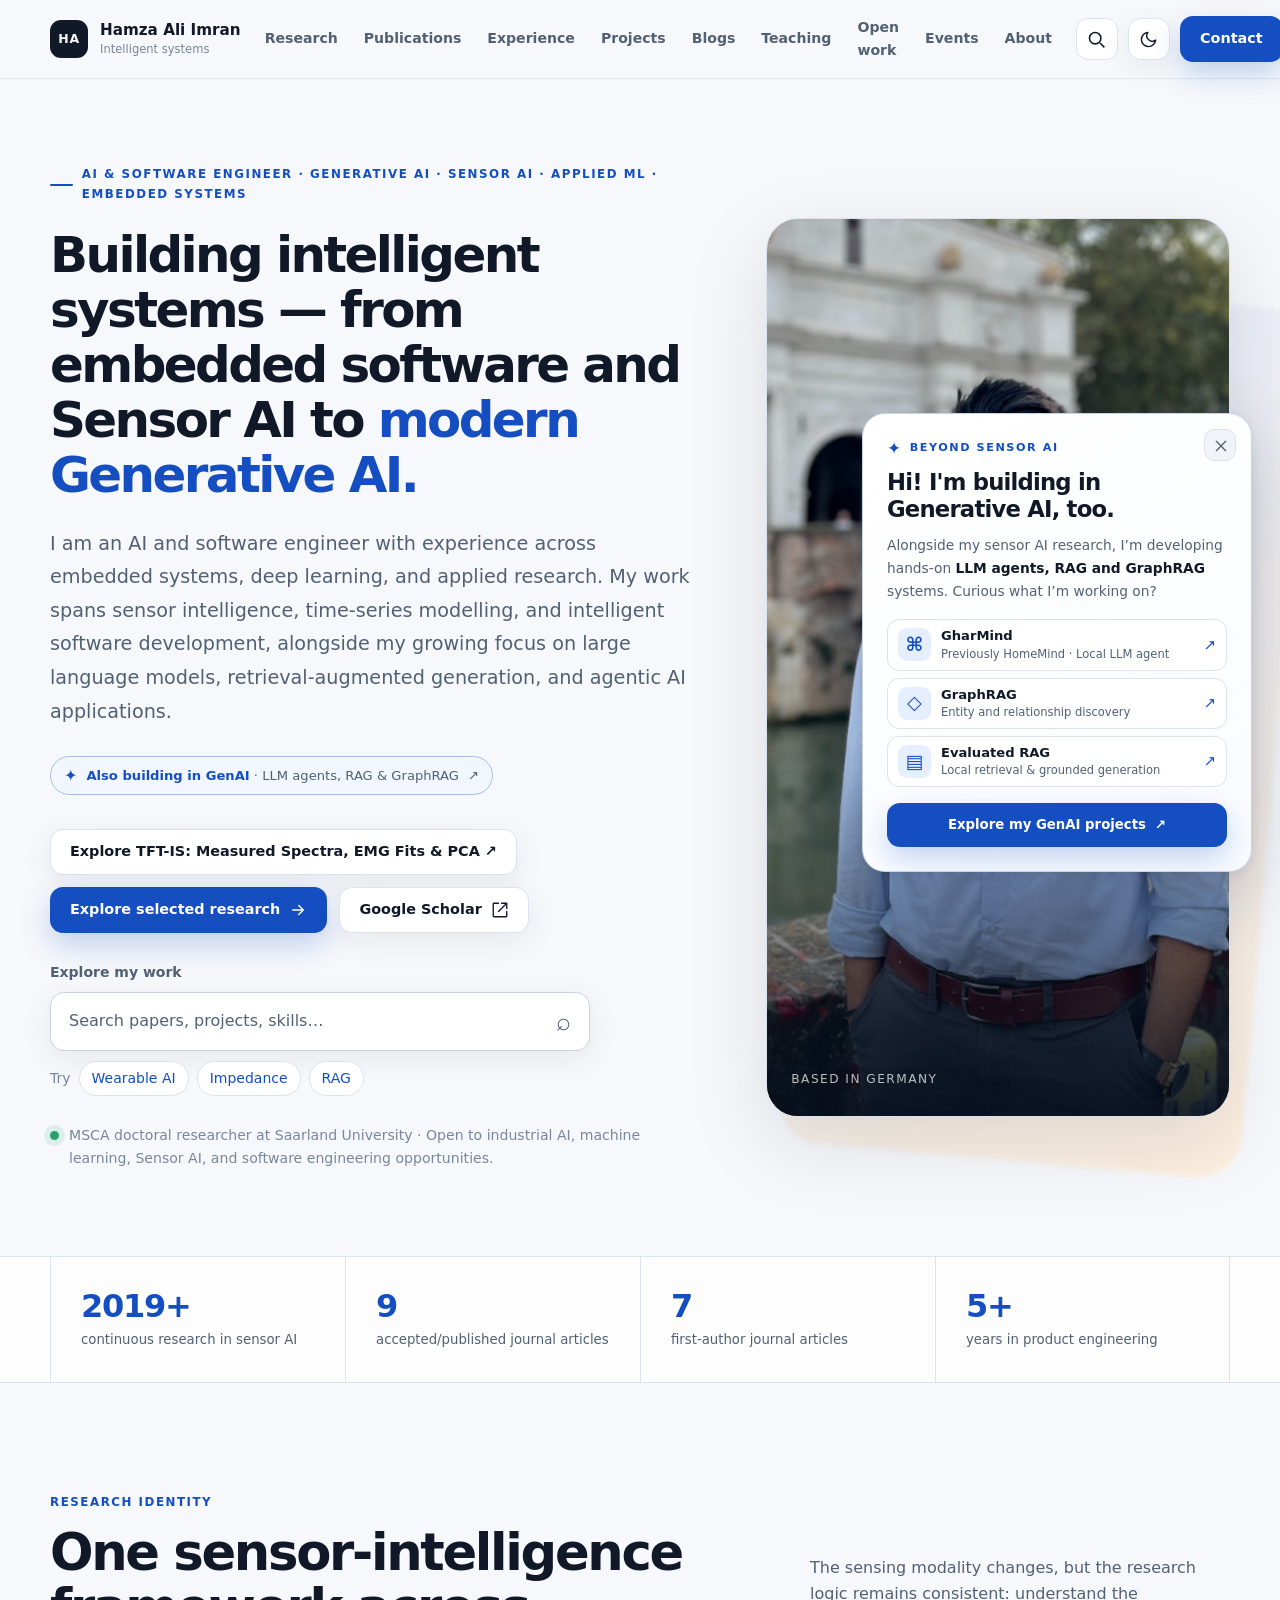
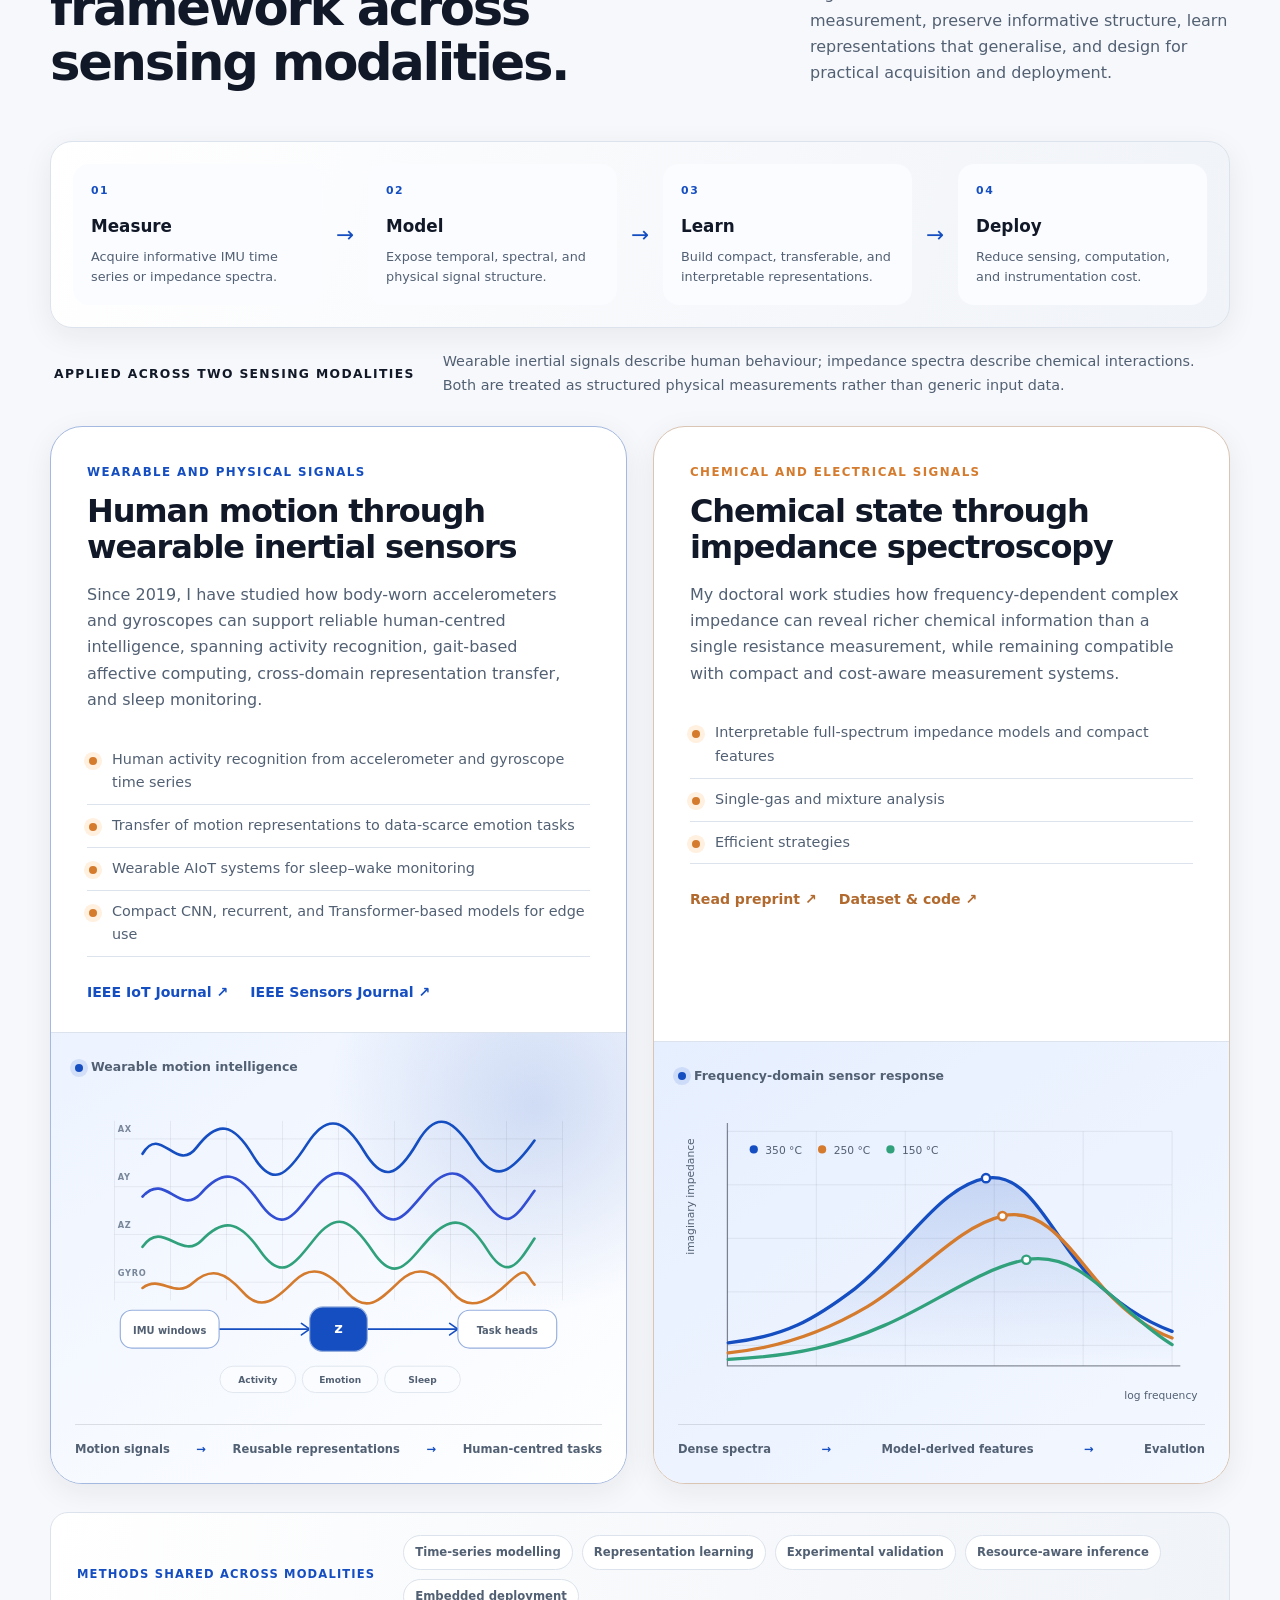
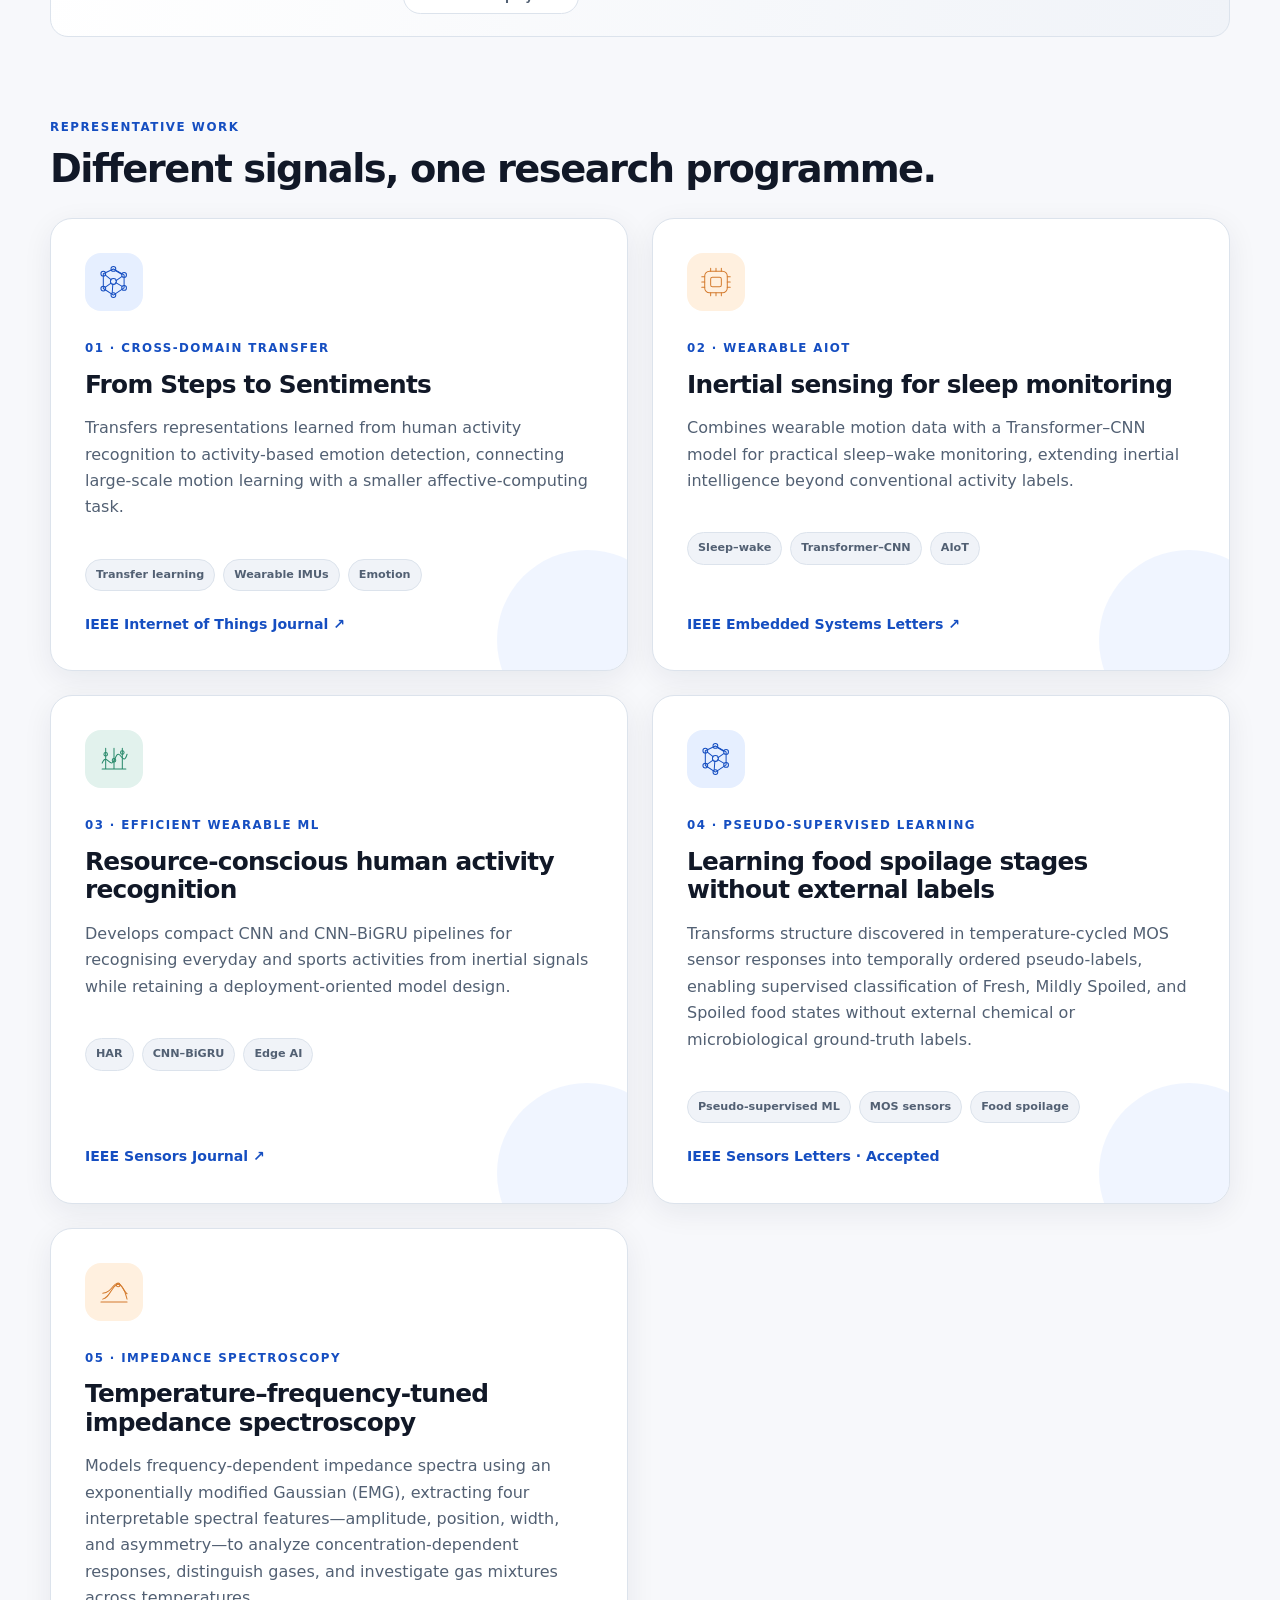
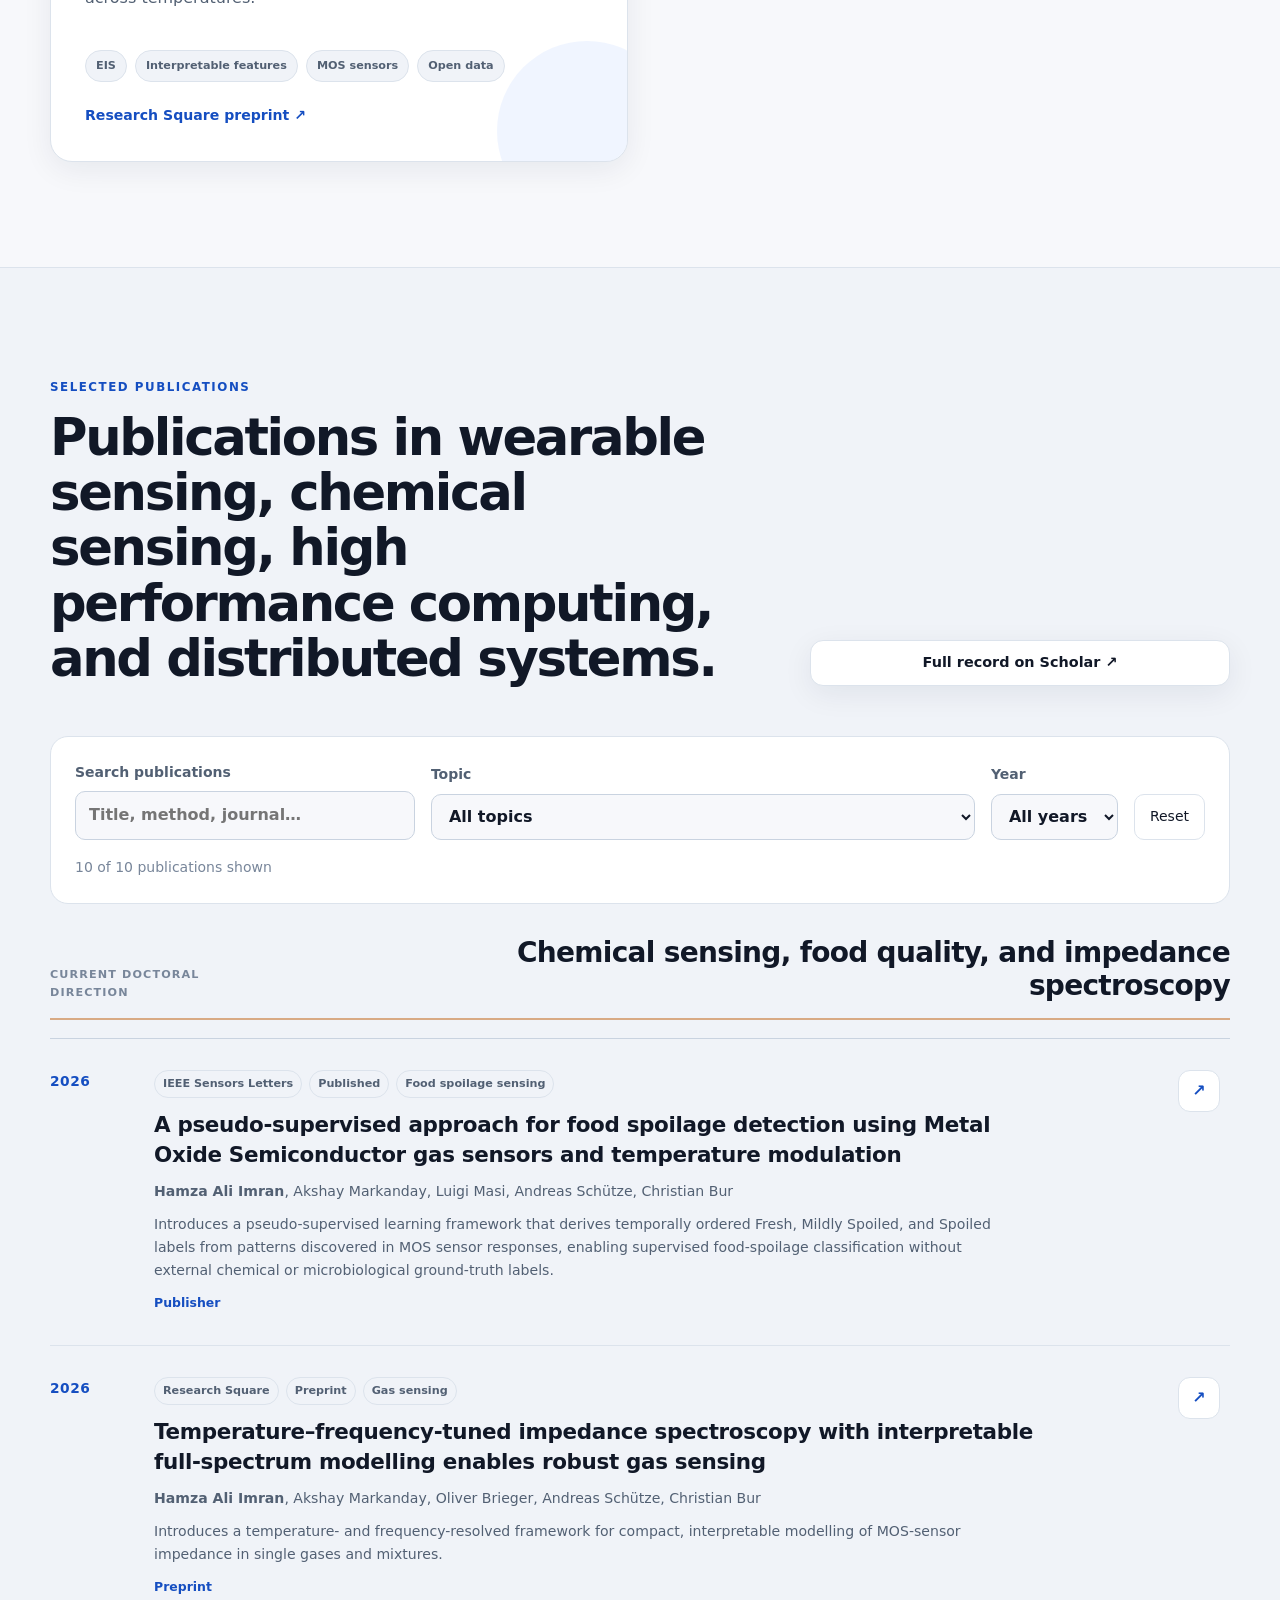
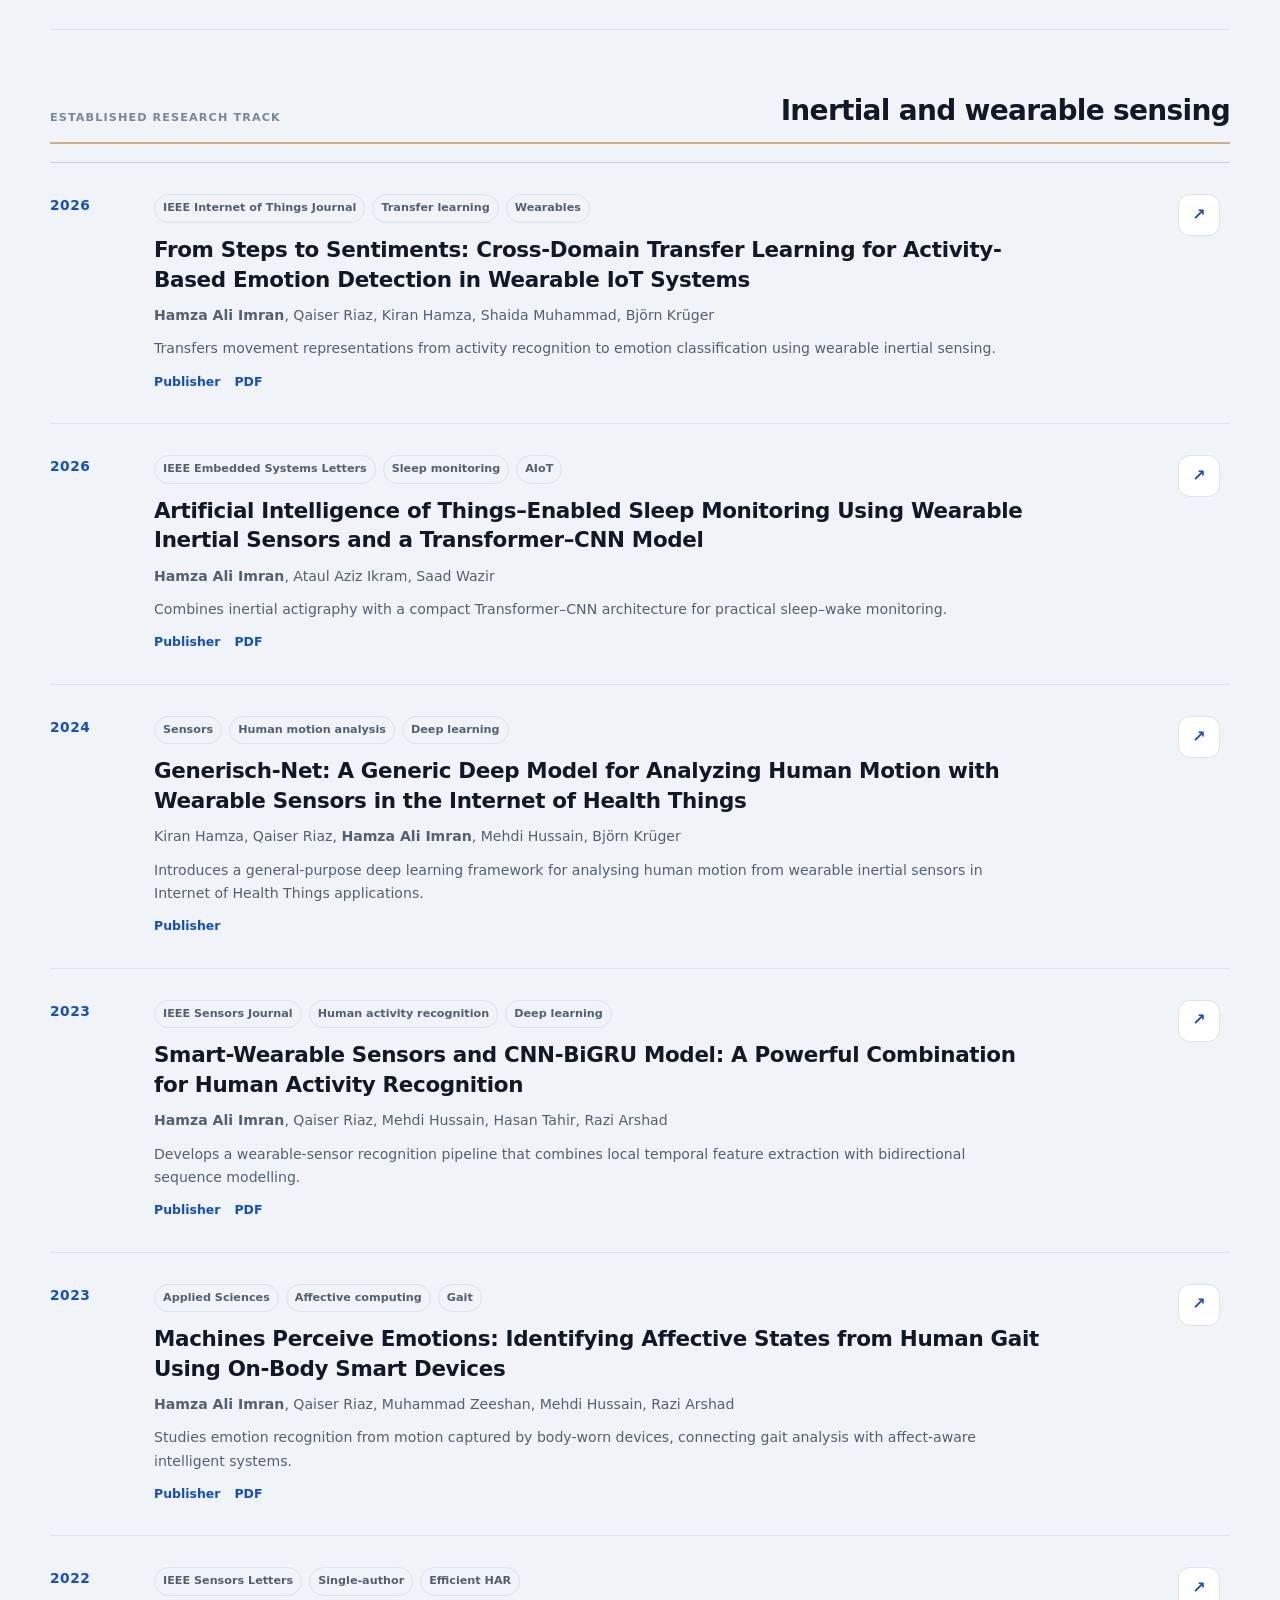
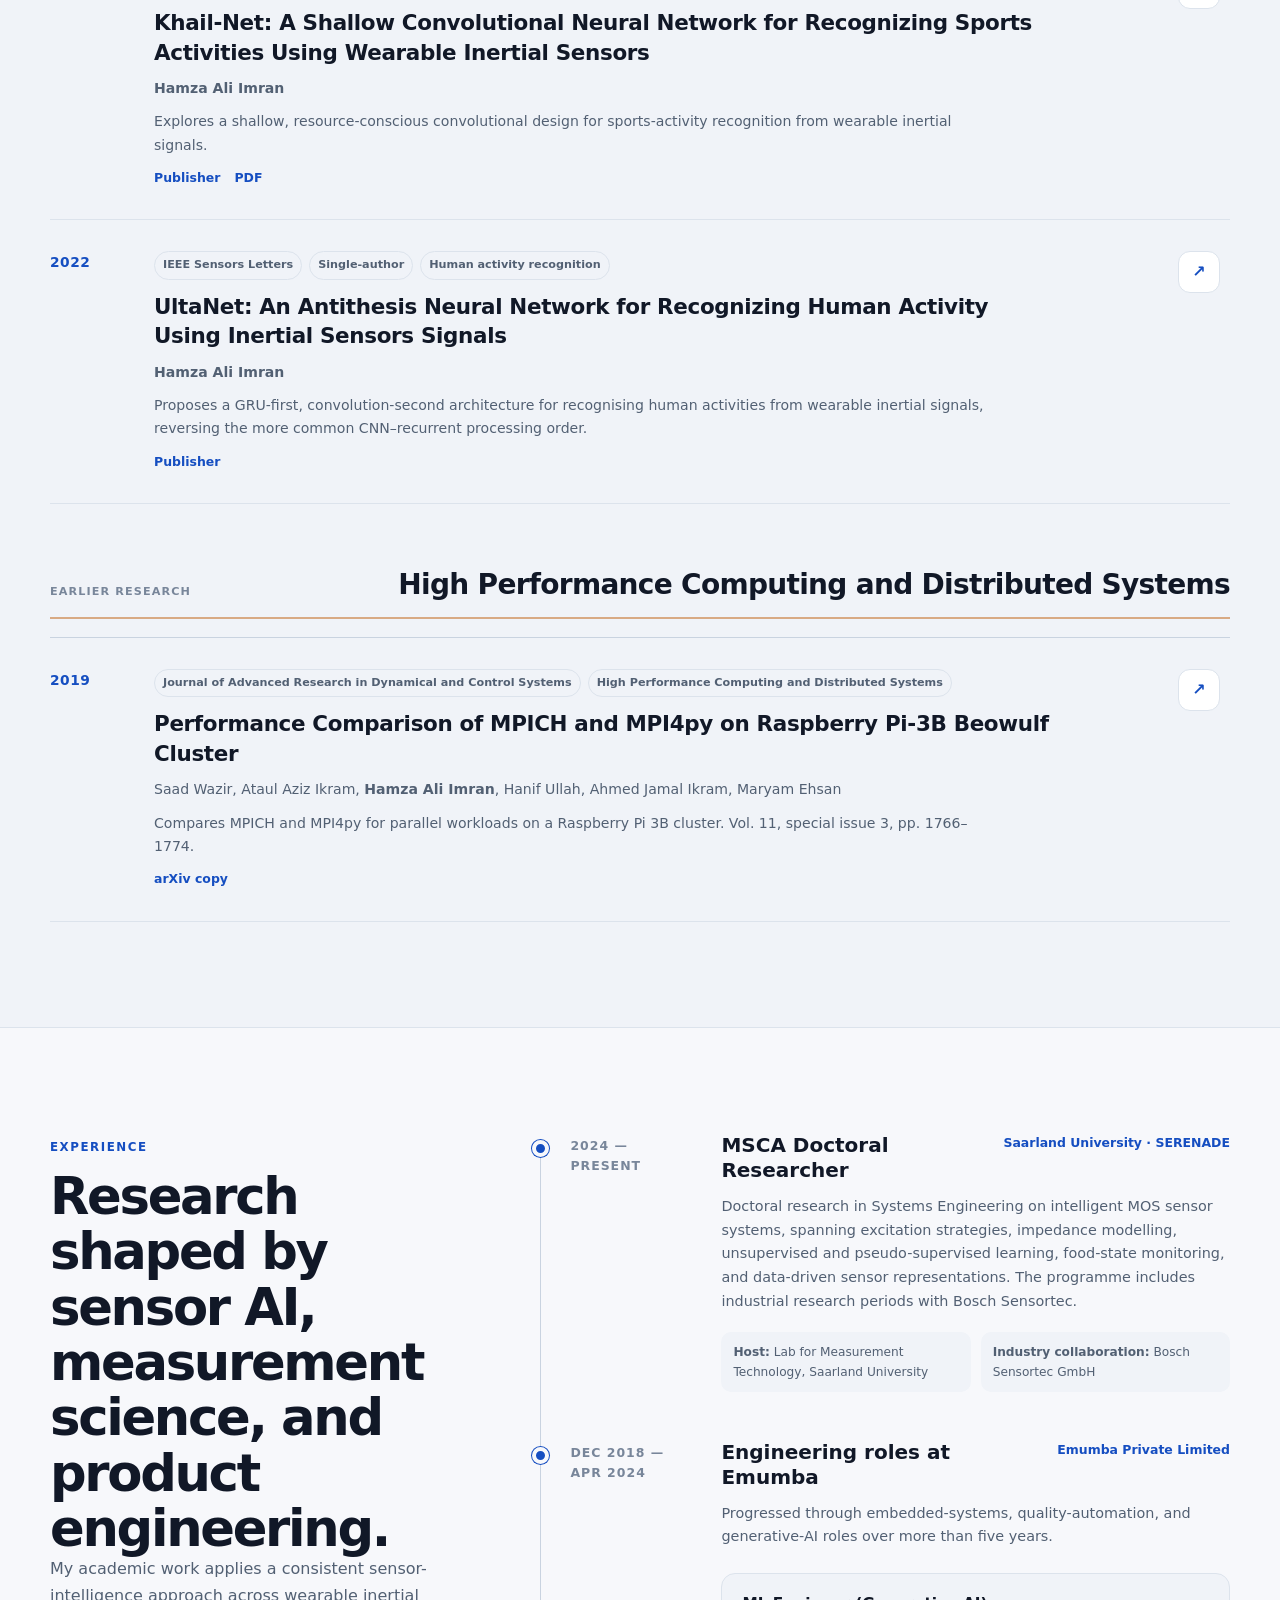
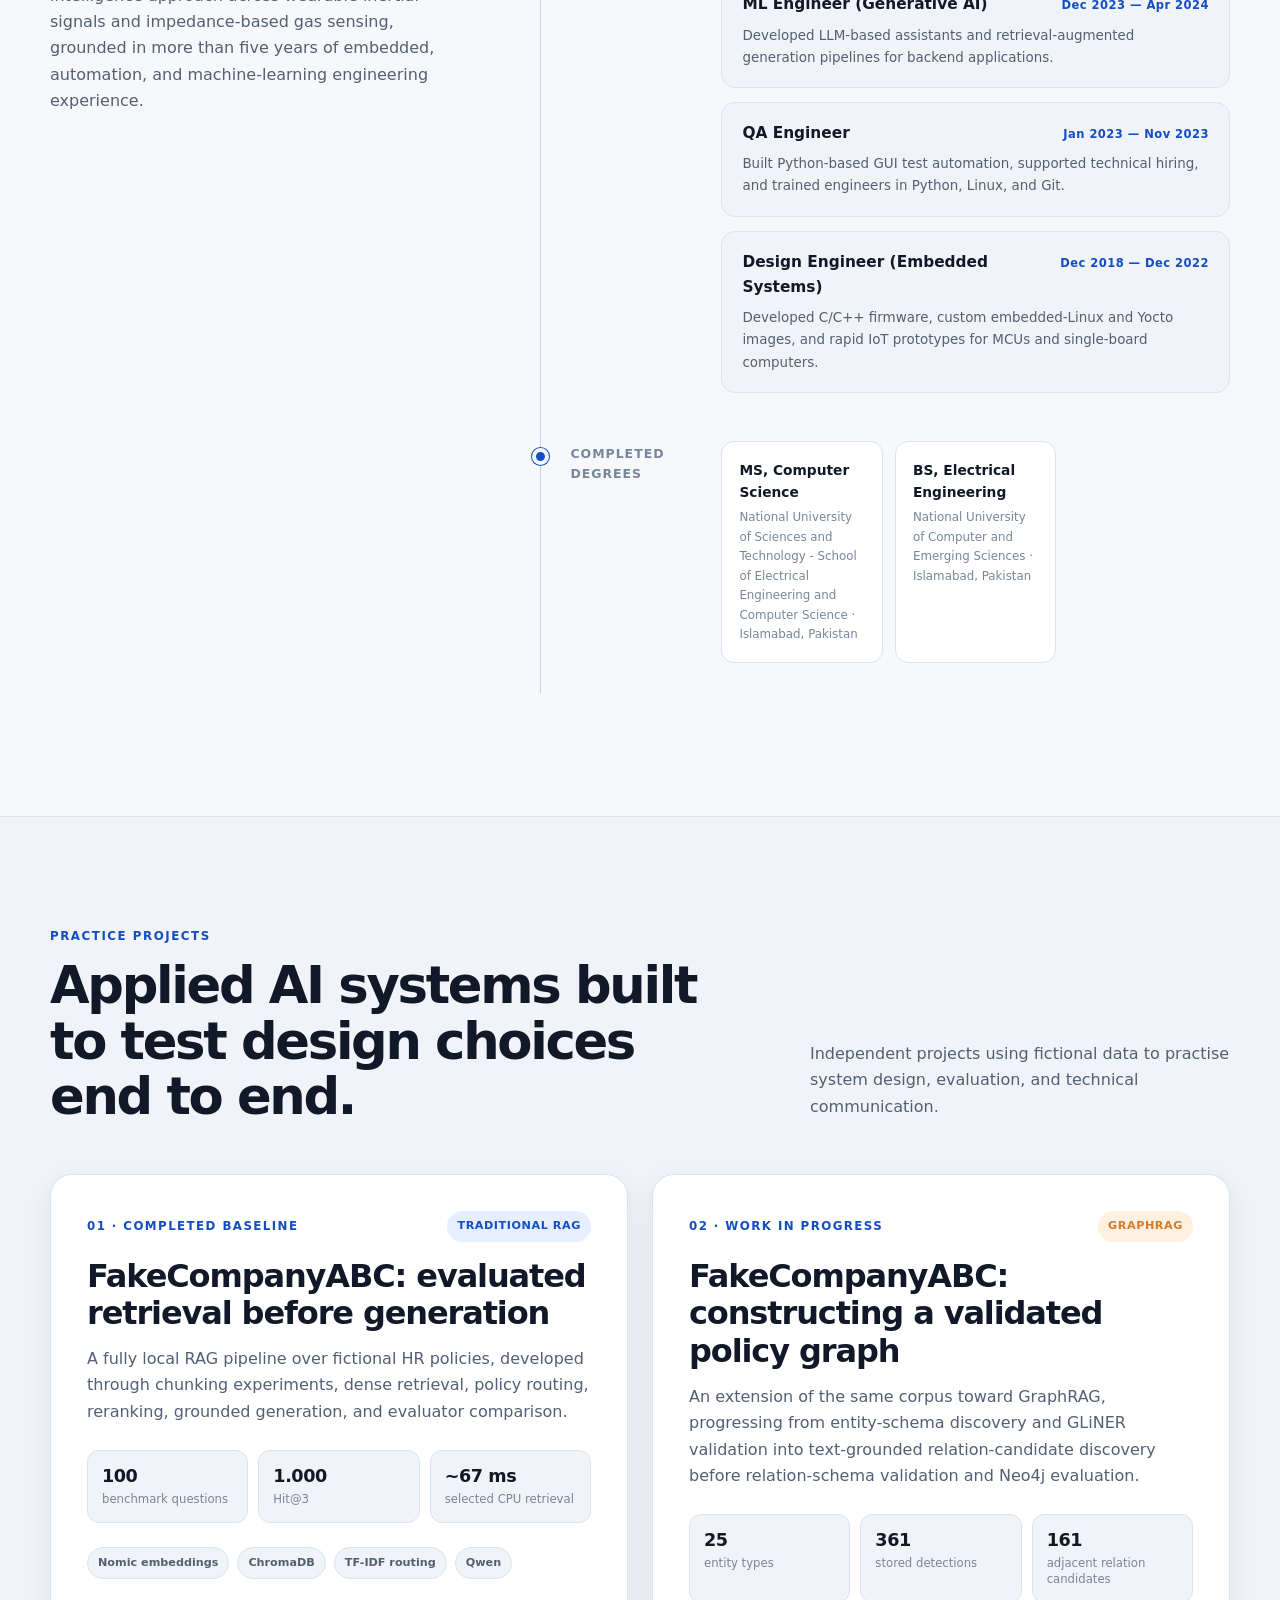
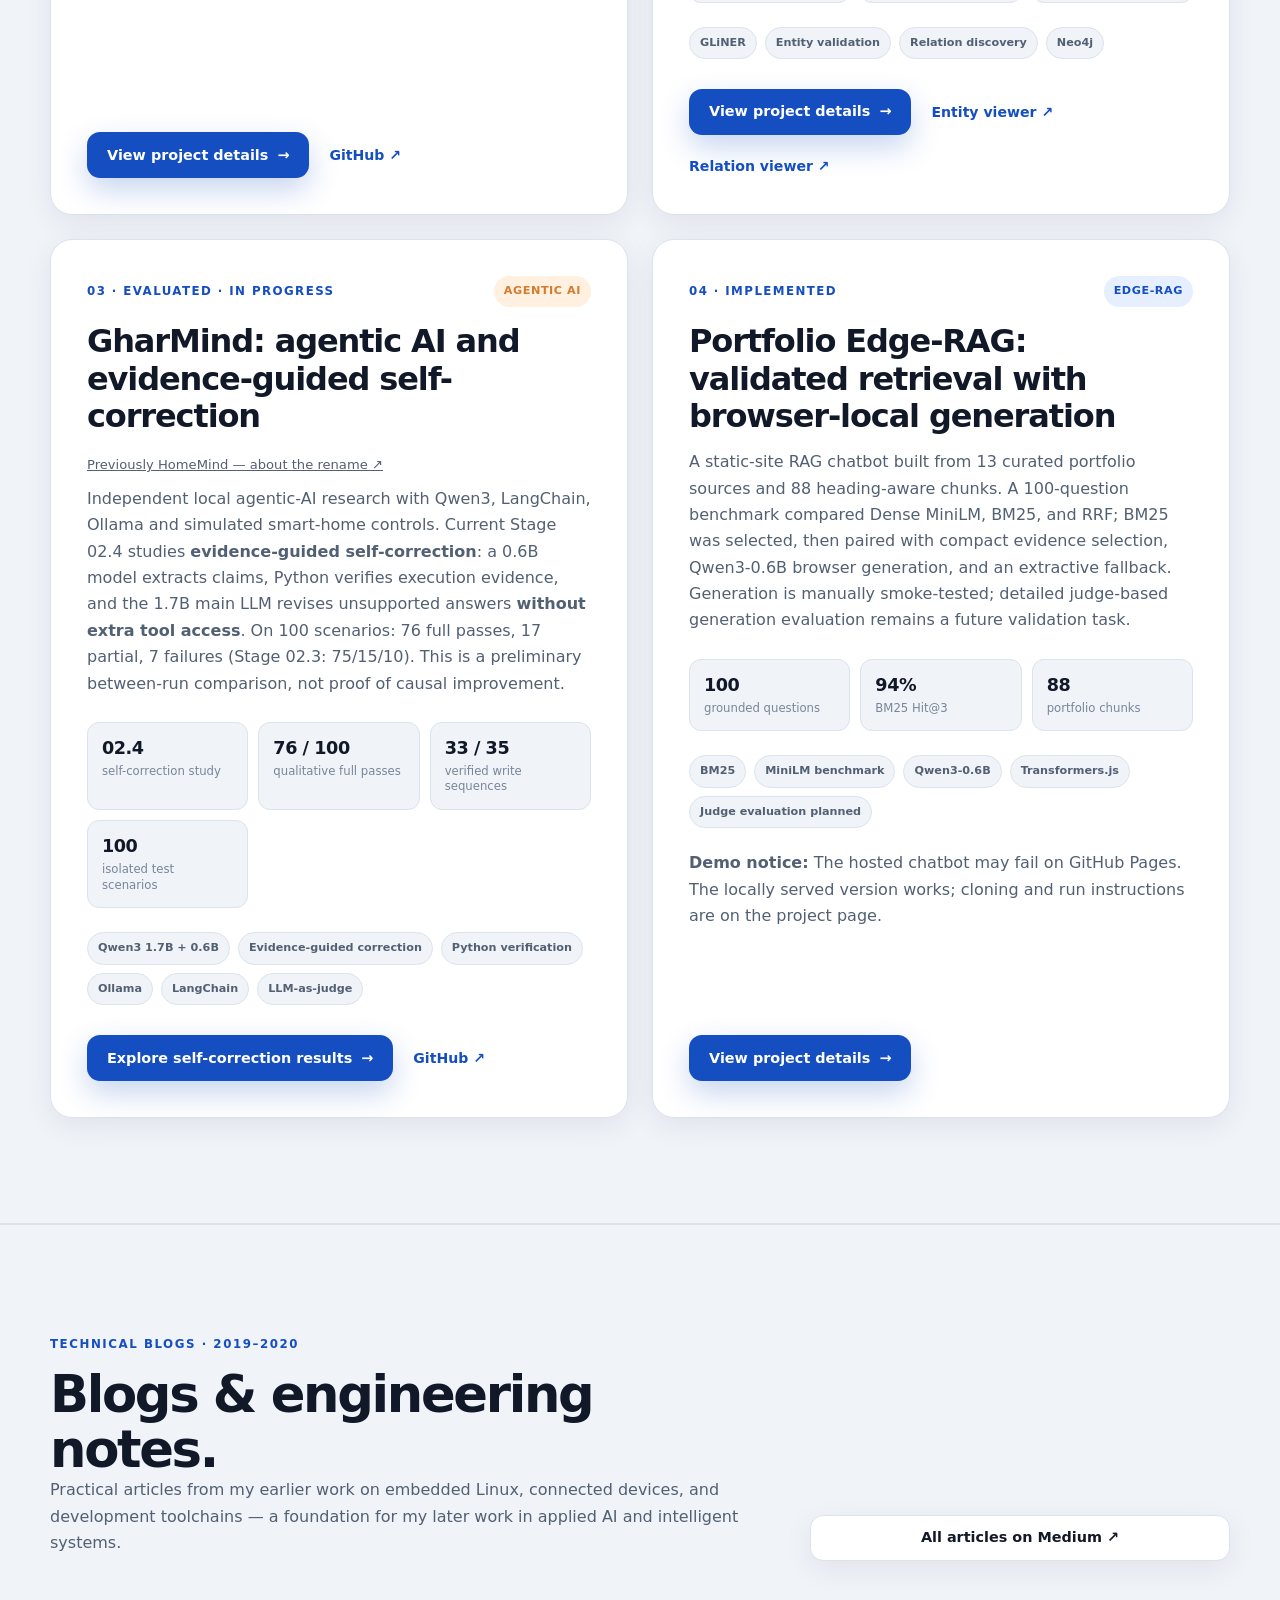
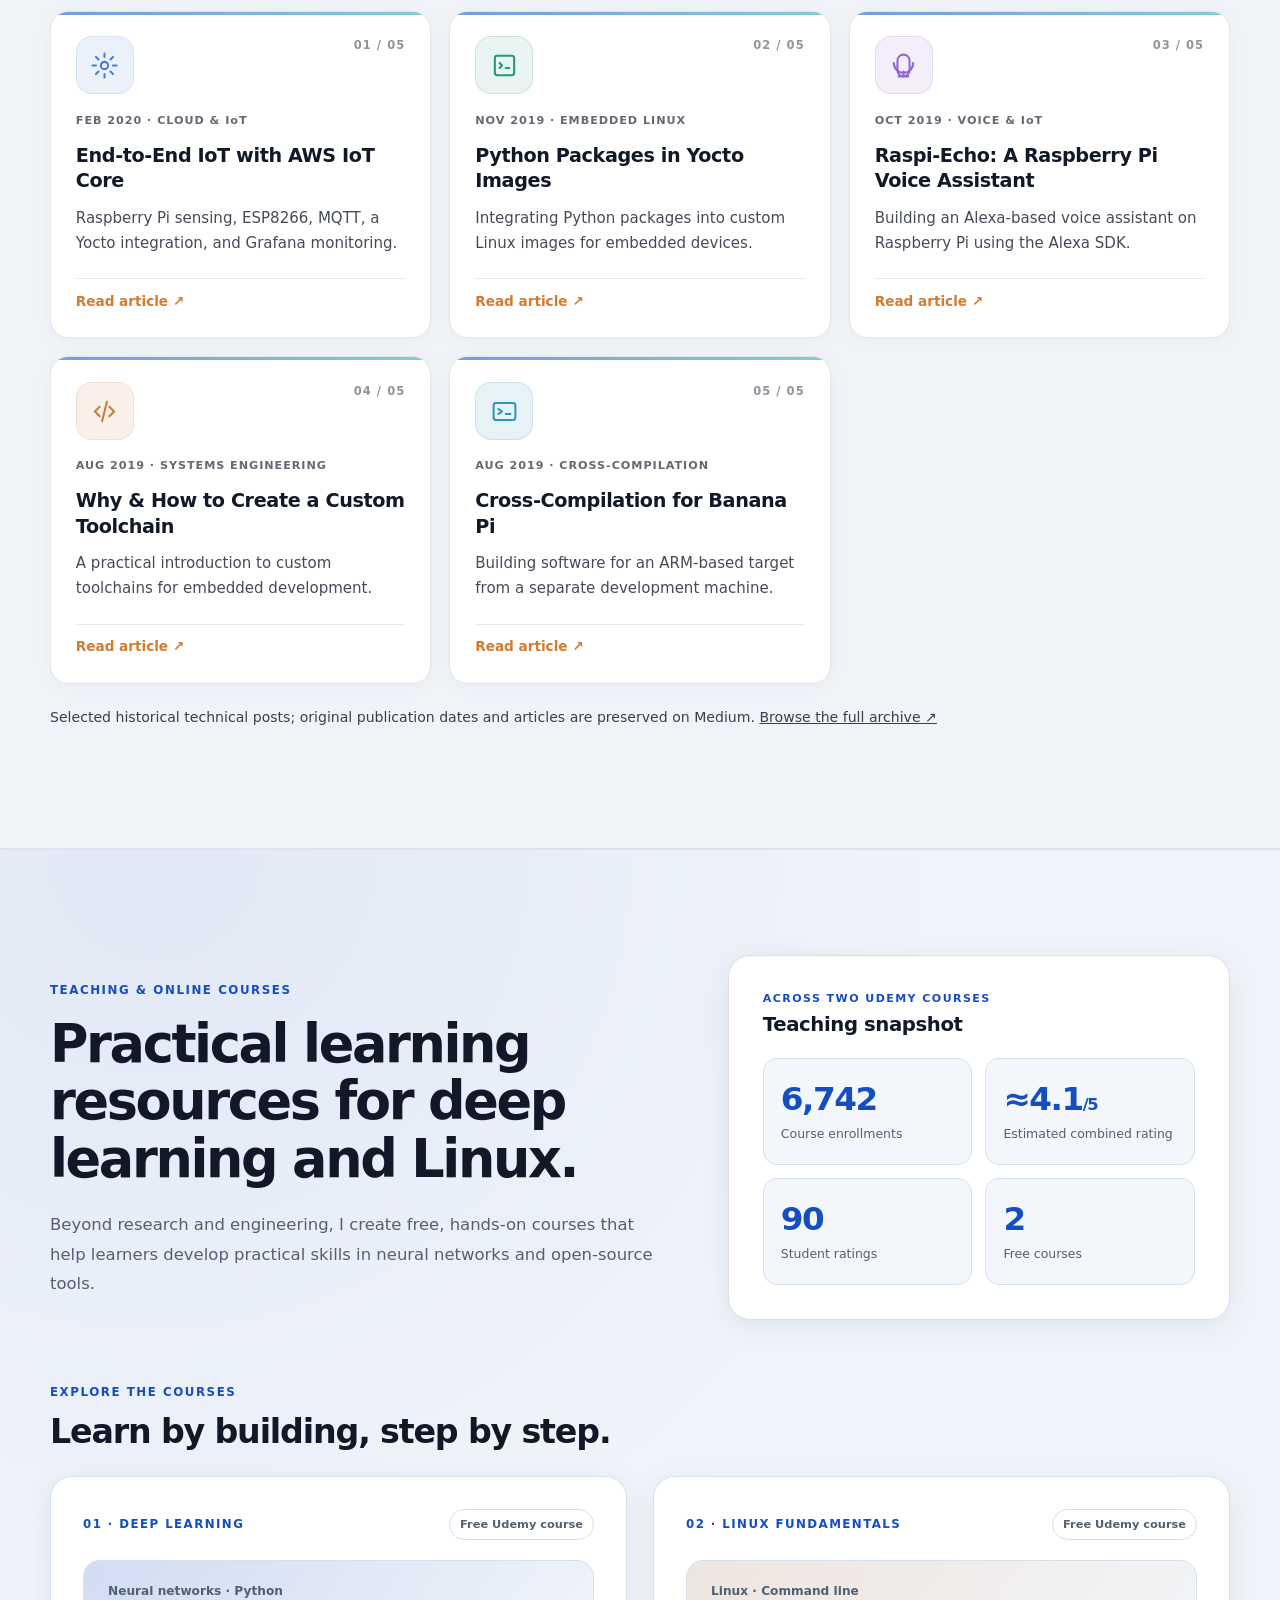
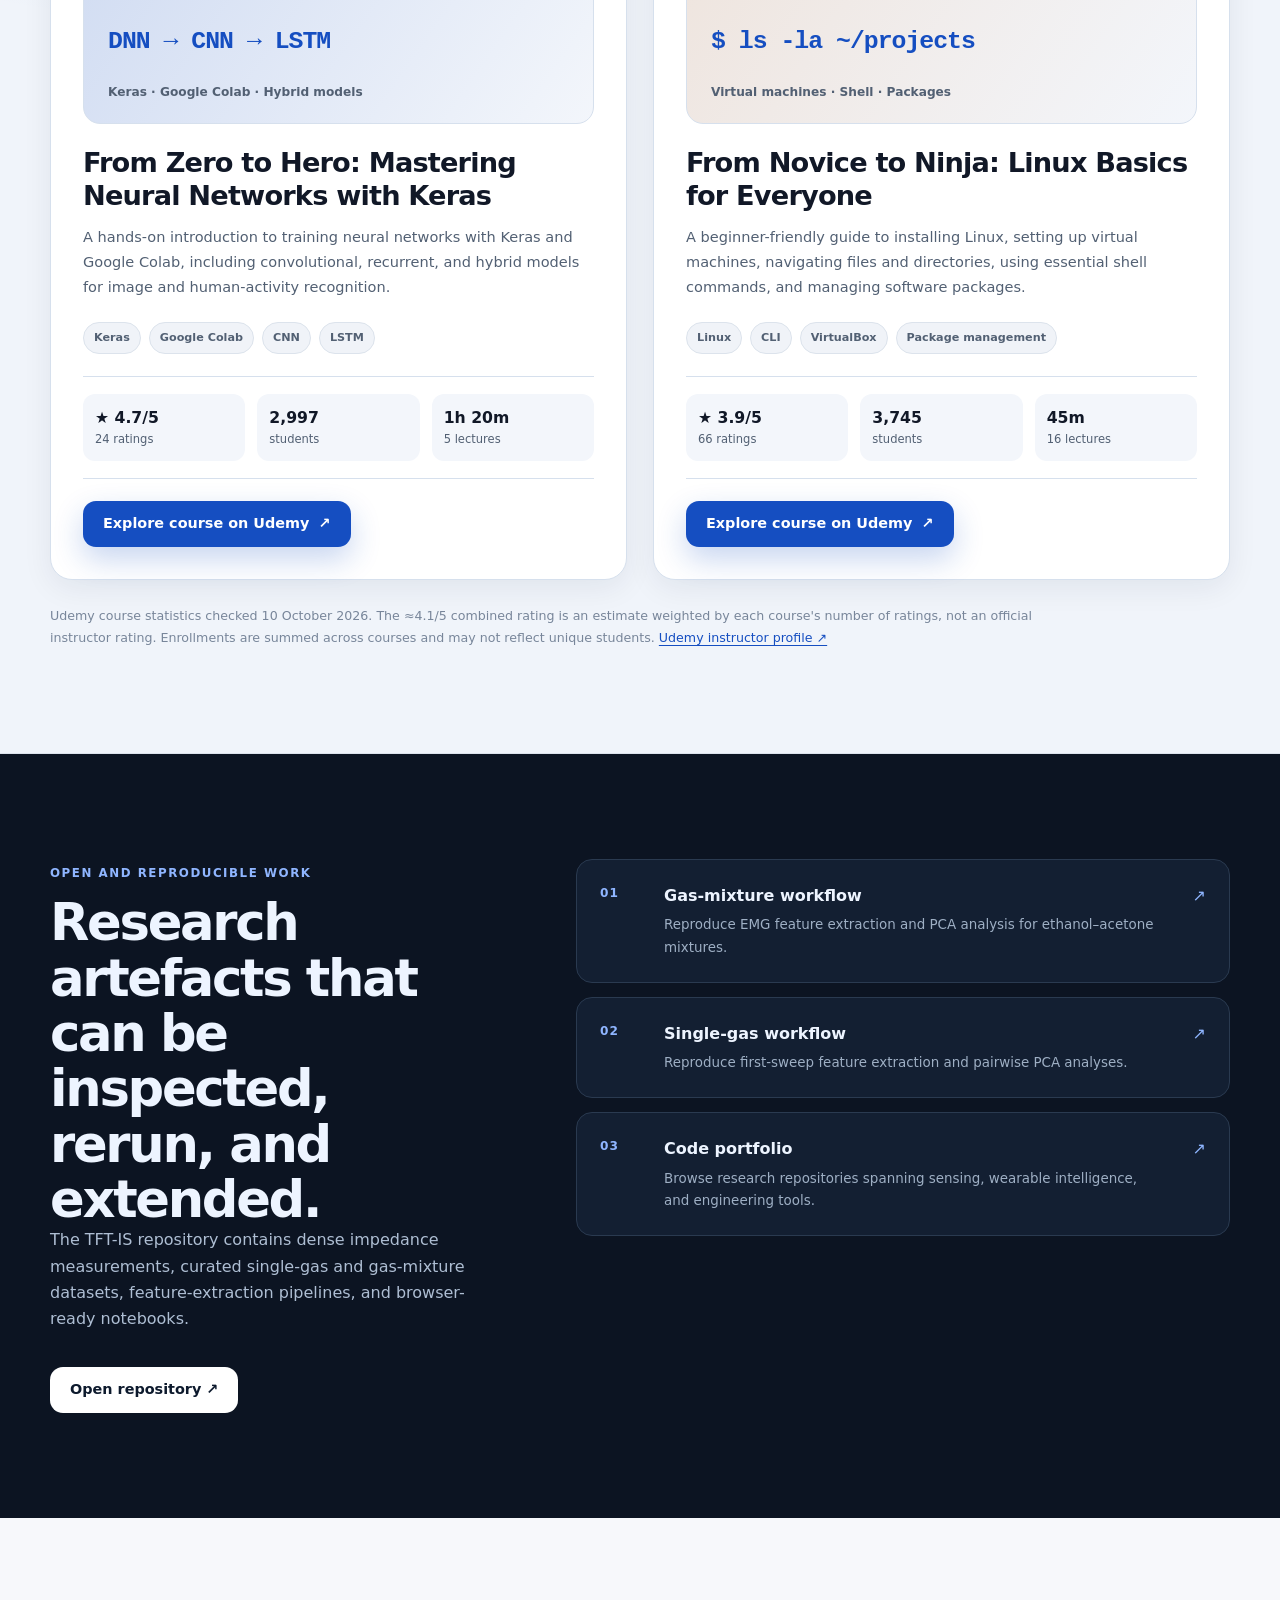
==== commit 62da9cd6: "Restore publications, bylines, filters and journal count" ====
--- a/index.html
+++ b/index.html
@@ -16,7 +16,7 @@
 <meta content="https://engrhamzaaliimran.github.io/assets/hamza-ali-imran.png" property="og:image"/>
 <meta content="summary_large_image" name="twitter:card"/>
 <link as="image" href="assets/hamza-ali-imran.png" rel="preload"/>
-<link href="assets/style.css?v=genai-announcement-20261011" rel="stylesheet"/>
+<link href="assets/style.css?v=publication-groups" rel="stylesheet"/>
 <script>
     (function () {
       try {
@@ -154,7 +154,7 @@
 <section aria-label="Research profile metrics" class="metrics-section">
 <div class="shell metrics-grid reveal">
 <div class="metric"><strong>2019+</strong><span>continuous research in sensor AI</span></div>
-<div class="metric"><strong>8</strong><span>accepted/published journal articles across sensor AI</span></div>
+<div class="metric"><strong>9</strong><span>accepted/published journal articles</span></div>
 <div class="metric"><strong>7</strong><span>first-author journal articles</span></div>
 <div class="metric"><strong>5+</strong><span>years in product engineering</span></div>
 </div>
@@ -341,10 +341,10 @@
 <div class="section-heading reveal">
 <div>
 <span class="kicker">Selected publications</span>
-<h2>A publication record spanning human-centred wearable intelligence and frequency-domain chemical sensing.</h2>
+<h2>Publications in wearable sensing, chemical sensing, high performance computing, and distributed systems.</h2>
 </div>
 <a class="button button-secondary" href="https://scholar.google.com/citations?user=wqW4TusAAAAJ&amp;hl=en" rel="noopener noreferrer" target="_blank">Full record on Scholar ↗</a>
-</div><form aria-label="Filter publications" class="explorer-controls enhanced-only" hidden="" id="publication-controls" role="search"><label class="explorer-query">Search publications<input autocomplete="off" id="pub-query" placeholder="Title, method, journal…" type="search"/></label><label>Topic<select id="pub-topic"><option value="">All topics</option><option value="chemical">Chemical sensing</option><option value="wearable">Wearable sensing</option></select></label><label>Year<select id="pub-year"><option value="">All years</option><option>2026</option><option>2024</option><option>2023</option><option>2022</option></select></label><button class="explorer-reset" type="reset">Reset</button><p class="explorer-count" id="pub-count" role="status"></p></form><p class="explorer-empty" hidden="" id="pub-empty">No publications match. Try a broader term or reset the filters.</p>
+</div><form aria-label="Filter publications" class="explorer-controls enhanced-only" hidden="" id="publication-controls" role="search"><label class="explorer-query">Search publications<input autocomplete="off" id="pub-query" placeholder="Title, method, journal…" type="search"/></label><label>Topic<select id="pub-topic"><option value="">All topics</option><option value="chemical">Chemical sensing</option><option value="wearable">Wearable sensing</option><option value="computing">High Performance Computing and Distributed Systems</option></select></label><label>Year<select id="pub-year"><option value="">All years</option><option>2026</option><option>2024</option><option>2023</option><option>2022</option><option>2019</option></select></label><button class="explorer-reset" type="reset">Reset</button><p class="explorer-count" id="pub-count" role="status"></p></form><p class="explorer-empty" hidden="" id="pub-empty">No publications match. Try a broader term or reset the filters.</p>
 <div class="publication-group-heading reveal">
 <span>Current doctoral direction</span>
 <h3>Chemical sensing, food quality, and impedance spectroscopy</h3>
@@ -355,8 +355,9 @@
 <div class="pub-body">
 <div class="pub-meta"><span>IEEE Sensors Letters</span><span>Published</span><span>Food spoilage sensing</span></div>
 <h3>A pseudo-supervised approach for food spoilage detection using Metal Oxide Semiconductor gas sensors and temperature modulation</h3>
+<p class="pub-authors"><strong>Hamza Ali Imran</strong>, Akshay Markanday, Luigi Masi, Andreas Schütze, Christian Bur</p>
 <p>Introduces a pseudo-supervised learning framework that derives temporally ordered Fresh, Mildly Spoiled, and Spoiled labels from patterns discovered in MOS sensor responses, enabling supervised food-spoilage classification without external chemical or microbiological ground-truth labels.</p>
-<div class="pub-actions"><a href="https://doi.org/10.1109/LSENS.2026.3740177" target="_blank" rel="noopener noreferrer">IEEE Xplore ↗</a></div>
+<div class="pub-actions"><a href="https://doi.org/10.1109/LSENS.2026.3740177" target="_blank" rel="noopener noreferrer">Publisher</a></div>
 </div>
 <a aria-label="Open paper in IEEE Sensors Letters" class="pub-link" href="https://doi.org/10.1109/LSENS.2026.3740177" rel="noopener noreferrer" target="_blank">↗</a>
 </article>
@@ -365,12 +366,14 @@
 <div class="pub-body">
 <div class="pub-meta"><span>Research Square</span><span>Preprint</span><span>Gas sensing</span></div>
 <h3>Temperature–frequency-tuned impedance spectroscopy with interpretable full-spectrum modelling enables robust gas sensing</h3>
+<p class="pub-authors"><strong>Hamza Ali Imran</strong>, Akshay Markanday, Oliver Brieger, Andreas Schütze, Christian Bur</p>
 <p>Introduces a temperature- and frequency-resolved framework for compact, interpretable modelling of MOS-sensor impedance in single gases and mixtures.</p>
+<div class="pub-actions"><a href="https://doi.org/10.21203/rs.3.rs-10238401/v1" rel="noopener noreferrer" target="_blank">Preprint</a></div>
 </div>
 <a aria-label="Open TFT-IS preprint" class="pub-link" href="https://doi.org/10.21203/rs.3.rs-10238401/v1" rel="noopener noreferrer" target="_blank">↗</a>
 </article>
 </div>
-<div class="publication-group-heading wearable-group reveal">
+<div class="publication-group-heading reveal">
 <span>Established research track</span>
 <h3>Inertial and wearable sensing</h3>
 </div>
@@ -380,6 +383,7 @@
 <div class="pub-body">
 <div class="pub-meta"><span>IEEE Internet of Things Journal</span><span>Transfer learning</span><span>Wearables</span></div>
 <h3>From Steps to Sentiments: Cross-Domain Transfer Learning for Activity-Based Emotion Detection in Wearable IoT Systems</h3>
+<p class="pub-authors"><strong>Hamza Ali Imran</strong>, Qaiser Riaz, Kiran Hamza, Shaida Muhammad, Björn Krüger</p>
 <p>Transfers movement representations from activity recognition to emotion classification using wearable inertial sensing.</p>
 <div class="pub-actions"><a href="https://ieeexplore.ieee.org/document/11404152" rel="noopener noreferrer" target="_blank">Publisher</a><a href="https://engrhamzaaliimran.github.io/pdf/HARtoEmotionsTL.pdf">PDF</a></div>
 </div>
@@ -390,6 +394,7 @@
 <div class="pub-body">
 <div class="pub-meta"><span>IEEE Embedded Systems Letters</span><span>Sleep monitoring</span><span>AIoT</span></div>
 <h3>Artificial Intelligence of Things–Enabled Sleep Monitoring Using Wearable Inertial Sensors and a Transformer–CNN Model</h3>
+<p class="pub-authors"><strong>Hamza Ali Imran</strong>, Ataul Aziz Ikram, Saad Wazir</p>
 <p>Combines inertial actigraphy with a compact Transformer–CNN architecture for practical sleep–wake monitoring.</p>
 <div class="pub-actions"><a href="https://ieeexplore.ieee.org/document/11525409" rel="noopener noreferrer" target="_blank">Publisher</a><a href="https://engrhamzaaliimran.github.io/pdf/ESL_Neendh-T_priprint.pdf">PDF</a></div>
 </div>
@@ -400,6 +405,7 @@
 <div class="pub-body">
 <div class="pub-meta"><span>Sensors</span><span>Human motion analysis</span><span>Deep learning</span></div>
 <h3>Generisch-Net: A Generic Deep Model for Analyzing Human Motion with Wearable Sensors in the Internet of Health Things</h3>
+<p class="pub-authors">Kiran Hamza, Qaiser Riaz, <strong>Hamza Ali Imran</strong>, Mehdi Hussain, Björn Krüger</p>
 <p>Introduces a general-purpose deep learning framework for analysing human motion from wearable inertial sensors in Internet of Health Things applications.</p>
 <div class="pub-actions"><a href="https://www.mdpi.com/1424-8220/24/19/6167" rel="noopener noreferrer" target="_blank">Publisher</a></div>
 </div>
@@ -410,6 +416,7 @@
 <div class="pub-body">
 <div class="pub-meta"><span>IEEE Sensors Journal</span><span>Human activity recognition</span><span>Deep learning</span></div>
 <h3>Smart-Wearable Sensors and CNN-BiGRU Model: A Powerful Combination for Human Activity Recognition</h3>
+<p class="pub-authors"><strong>Hamza Ali Imran</strong>, Qaiser Riaz, Mehdi Hussain, Hasan Tahir, Razi Arshad</p>
 <p>Develops a wearable-sensor recognition pipeline that combines local temporal feature extraction with bidirectional sequence modelling.</p>
 <div class="pub-actions"><a href="https://ieeexplore.ieee.org/document/10348511" rel="noopener noreferrer" target="_blank">Publisher</a><a href="https://engrhamzaaliimran.github.io/pdf/Smart-Wearable_Sensors_and_CNN-BiGRU_Model_A_Powerful_Combination_for_Human_Activity_Recognition.pdf">PDF</a></div>
 </div>
@@ -420,6 +427,7 @@
 <div class="pub-body">
 <div class="pub-meta"><span>Applied Sciences</span><span>Affective computing</span><span>Gait</span></div>
 <h3>Machines Perceive Emotions: Identifying Affective States from Human Gait Using On-Body Smart Devices</h3>
+<p class="pub-authors"><strong>Hamza Ali Imran</strong>, Qaiser Riaz, Muhammad Zeeshan, Mehdi Hussain, Razi Arshad</p>
 <p>Studies emotion recognition from motion captured by body-worn devices, connecting gait analysis with affect-aware intelligent systems.</p>
 <div class="pub-actions"><a href="https://www.mdpi.com/2076-3417/13/8/4728" rel="noopener noreferrer" target="_blank">Publisher</a><a href="https://engrhamzaaliimran.github.io/pdf/applsci-13-04728-v2.pdf">PDF</a></div>
 </div>
@@ -430,6 +438,7 @@
 <div class="pub-body">
 <div class="pub-meta"><span>IEEE Sensors Letters</span><span>Single-author</span><span>Efficient HAR</span></div>
 <h3>Khail-Net: A Shallow Convolutional Neural Network for Recognizing Sports Activities Using Wearable Inertial Sensors</h3>
+<p class="pub-authors"><strong>Hamza Ali Imran</strong></p>
 <p>Explores a shallow, resource-conscious convolutional design for sports-activity recognition from wearable inertial signals.</p>
 <div class="pub-actions"><a href="https://ieeexplore.ieee.org/document/9852659" rel="noopener noreferrer" target="_blank">Publisher</a><a href="https://engrhamzaaliimran.github.io/pdf/khail-Net.pdf">PDF</a></div>
 </div>
@@ -440,10 +449,28 @@
 <div class="pub-body">
 <div class="pub-meta"><span>IEEE Sensors Letters</span><span>Single-author</span><span>Human activity recognition</span></div>
 <h3>UltaNet: An Antithesis Neural Network for Recognizing Human Activity Using Inertial Sensors Signals</h3>
+<p class="pub-authors"><strong>Hamza Ali Imran</strong></p>
 <p>Proposes a GRU-first, convolution-second architecture for recognising human activities from wearable inertial signals, reversing the more common CNN–recurrent processing order.</p>
 <div class="pub-actions"><a href="https://doi.org/10.1109/LSENS.2021.3139947" rel="noopener noreferrer" target="_blank">Publisher</a></div>
 </div>
 <a aria-label="Open UltaNet journal publication" class="pub-link" href="https://doi.org/10.1109/LSENS.2021.3139947" rel="noopener noreferrer" target="_blank">↗</a>
+</article>
+</div>
+<div class="publication-group-heading reveal">
+<span>Earlier research</span>
+<h3>High Performance Computing and Distributed Systems</h3>
+</div>
+<div class="publication-list">
+<article class="publication-item reveal" data-topic="computing" data-year="2019" id="publication-raspberry-pi-beowulf">
+<div class="pub-year">2019</div>
+<div class="pub-body">
+<div class="pub-meta"><span>Journal of Advanced Research in Dynamical and Control Systems</span><span>High Performance Computing and Distributed Systems</span></div>
+<h3>Performance Comparison of MPICH and MPI4py on Raspberry Pi-3B Beowulf Cluster</h3>
+<p class="pub-authors">Saad Wazir, Ataul Aziz Ikram, <strong>Hamza Ali Imran</strong>, Hanif Ullah, Ahmed Jamal Ikram, Maryam Ehsan</p>
+<p>Compares MPICH and MPI4py for parallel workloads on a Raspberry Pi 3B cluster. Vol. 11, special issue 3, pp. 1766–1774.</p>
+<div class="pub-actions"><a href="https://arxiv.org/abs/1911.03709" rel="noopener noreferrer" target="_blank">arXiv copy</a></div>
+</div>
+<a aria-label="Open arXiv copy of the Raspberry Pi Beowulf cluster paper" class="pub-link" href="https://arxiv.org/abs/1911.03709" rel="noopener noreferrer" target="_blank">↗</a>
 </article>
 </div>
 </div>
--- a/assets/style.css
+++ b/assets/style.css
@@ -356,9 +356,8 @@
   padding: 0 0 15px;
   border-bottom: 2px solid color-mix(in srgb, var(--accent) 55%, var(--line));
 }
-.publication-group-heading.wearable-group {
+.publication-list + .publication-group-heading {
   margin-top: 64px;
-  border-bottom-color: color-mix(in srgb, var(--primary) 58%, var(--line));
 }
 .publication-group-heading span {
   color: var(--muted);
